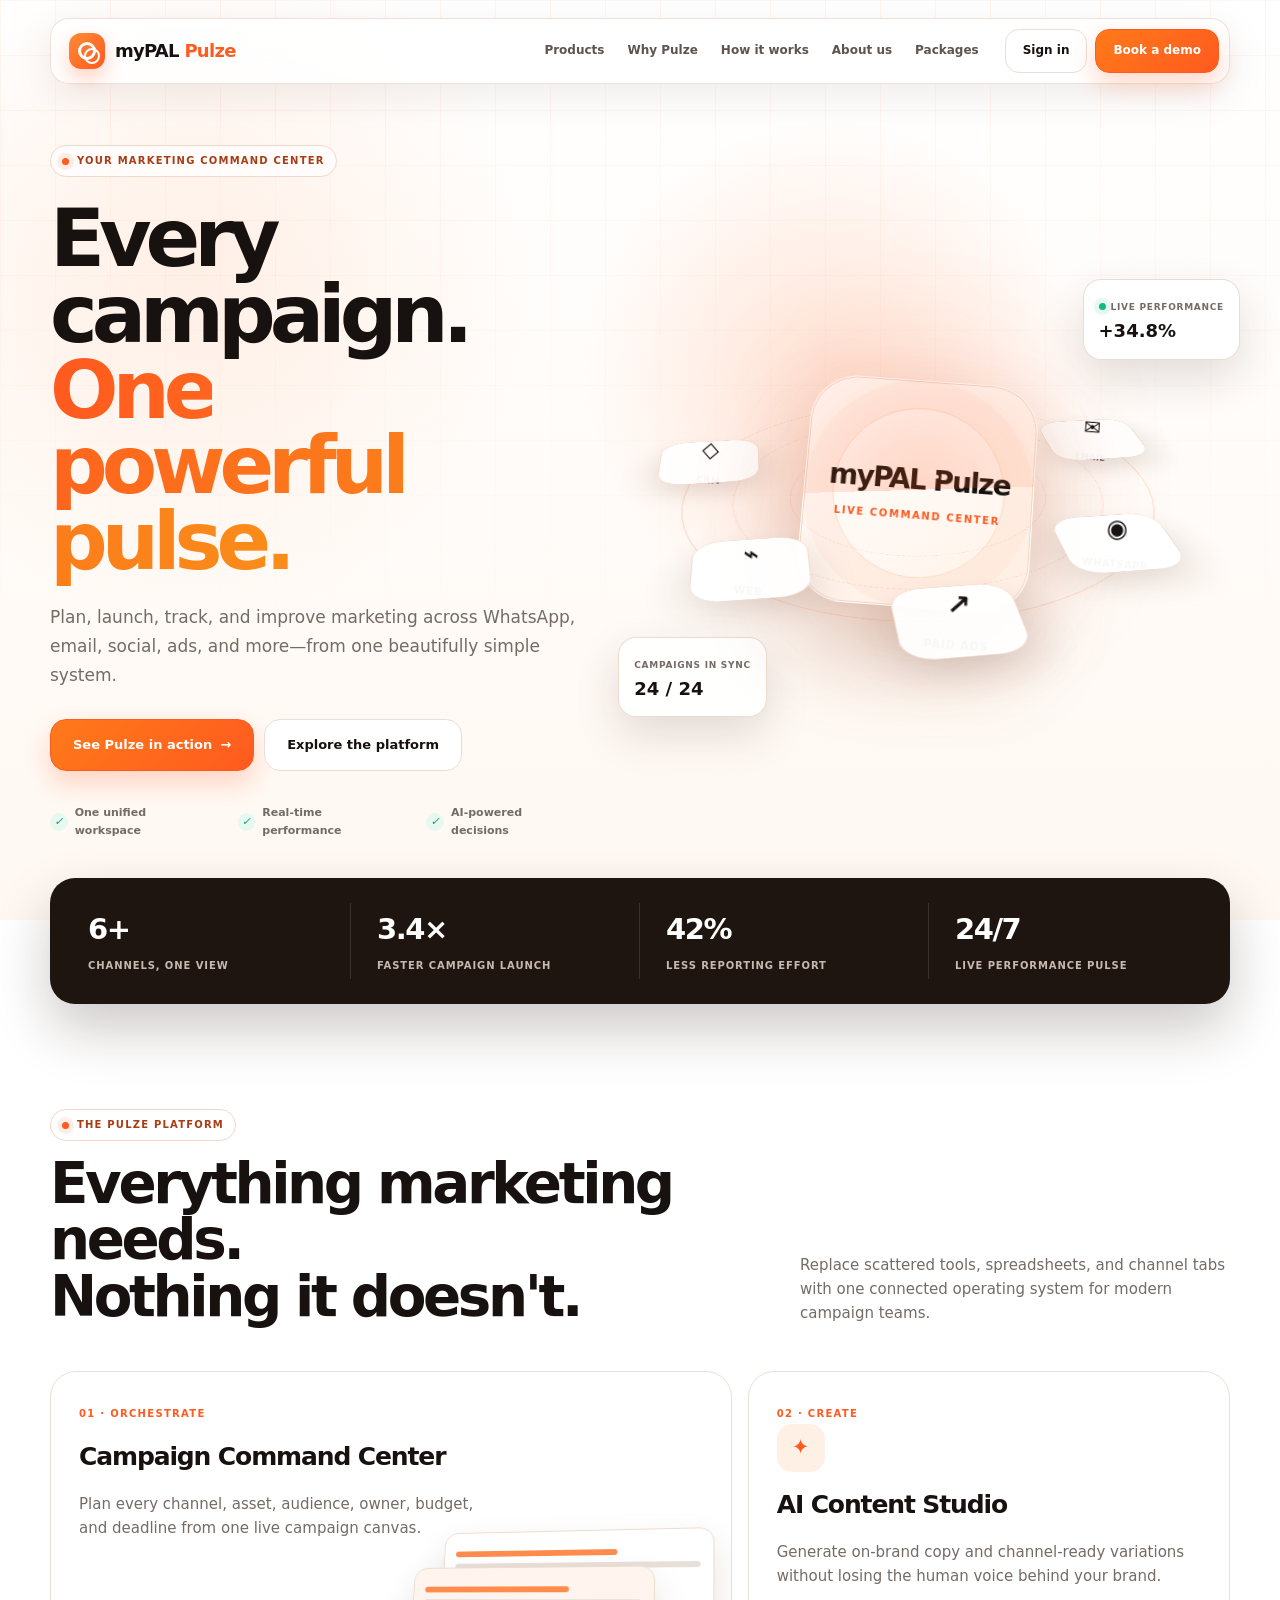
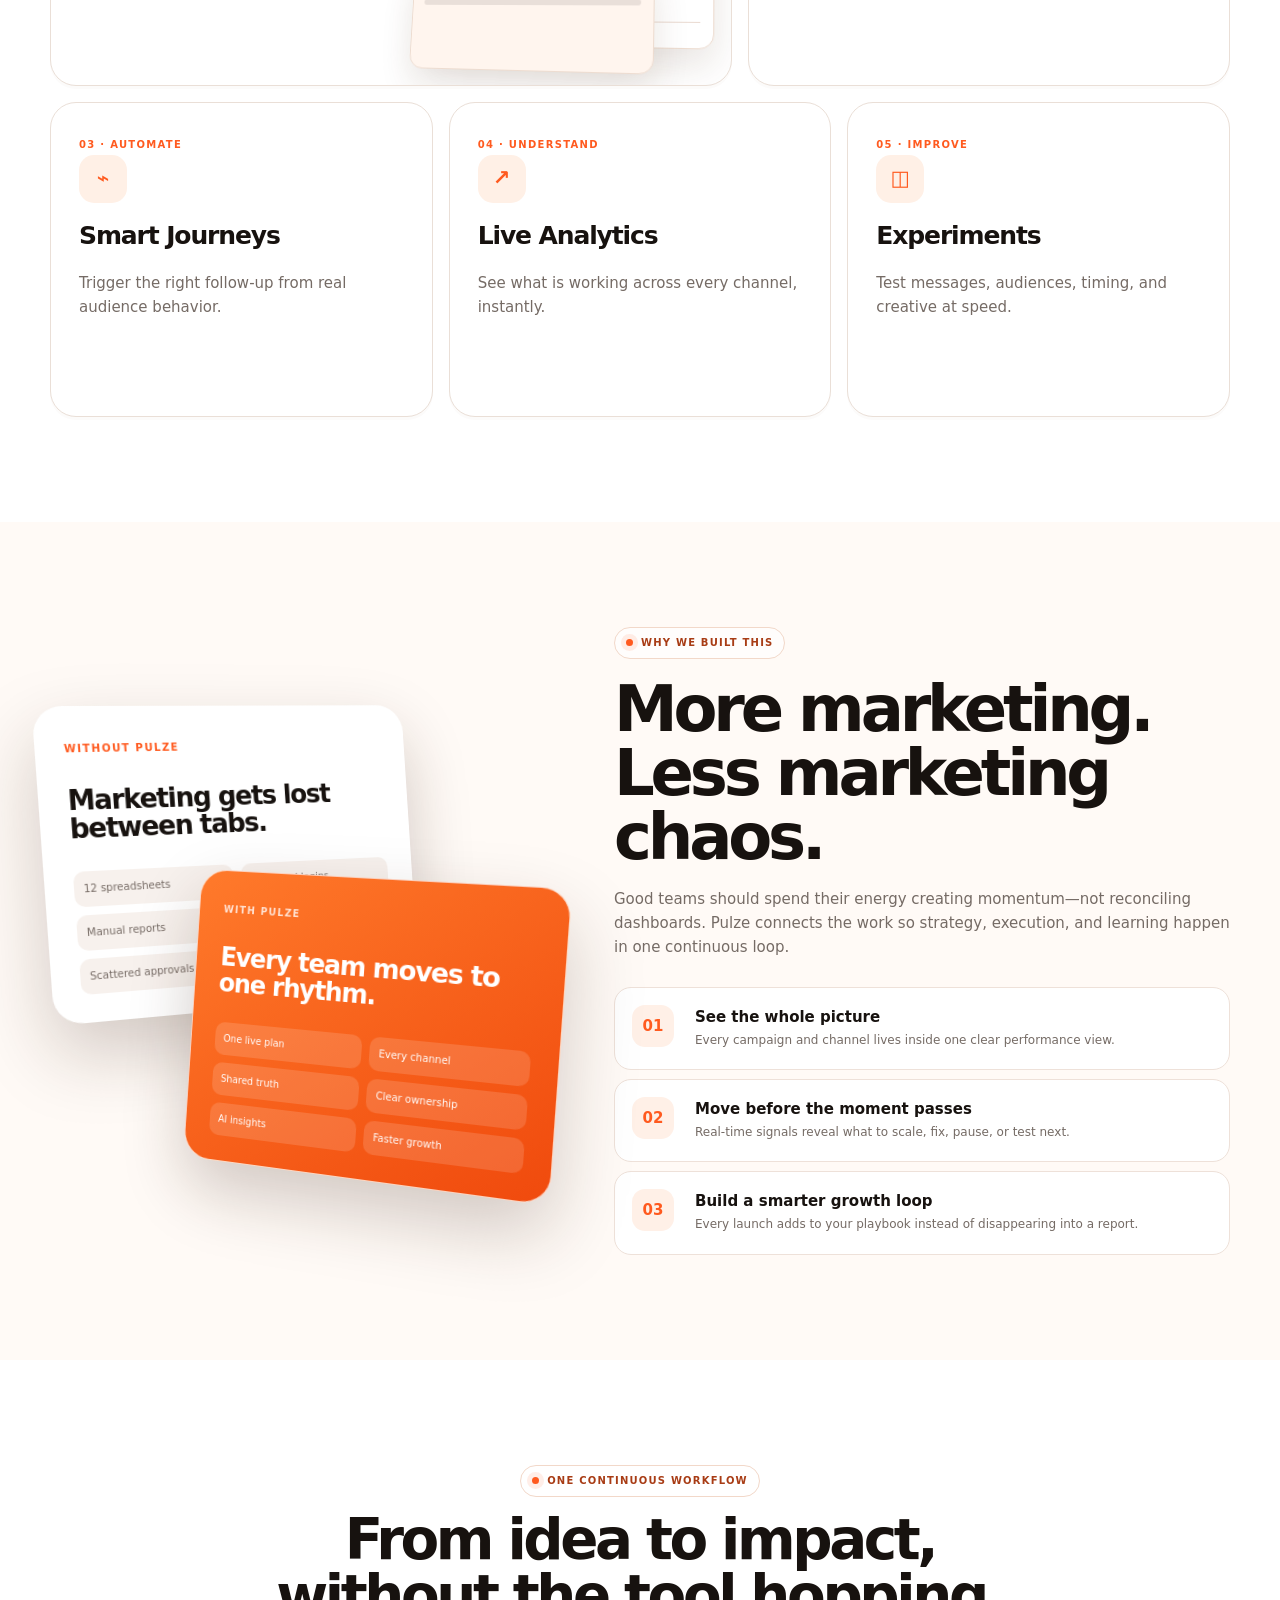
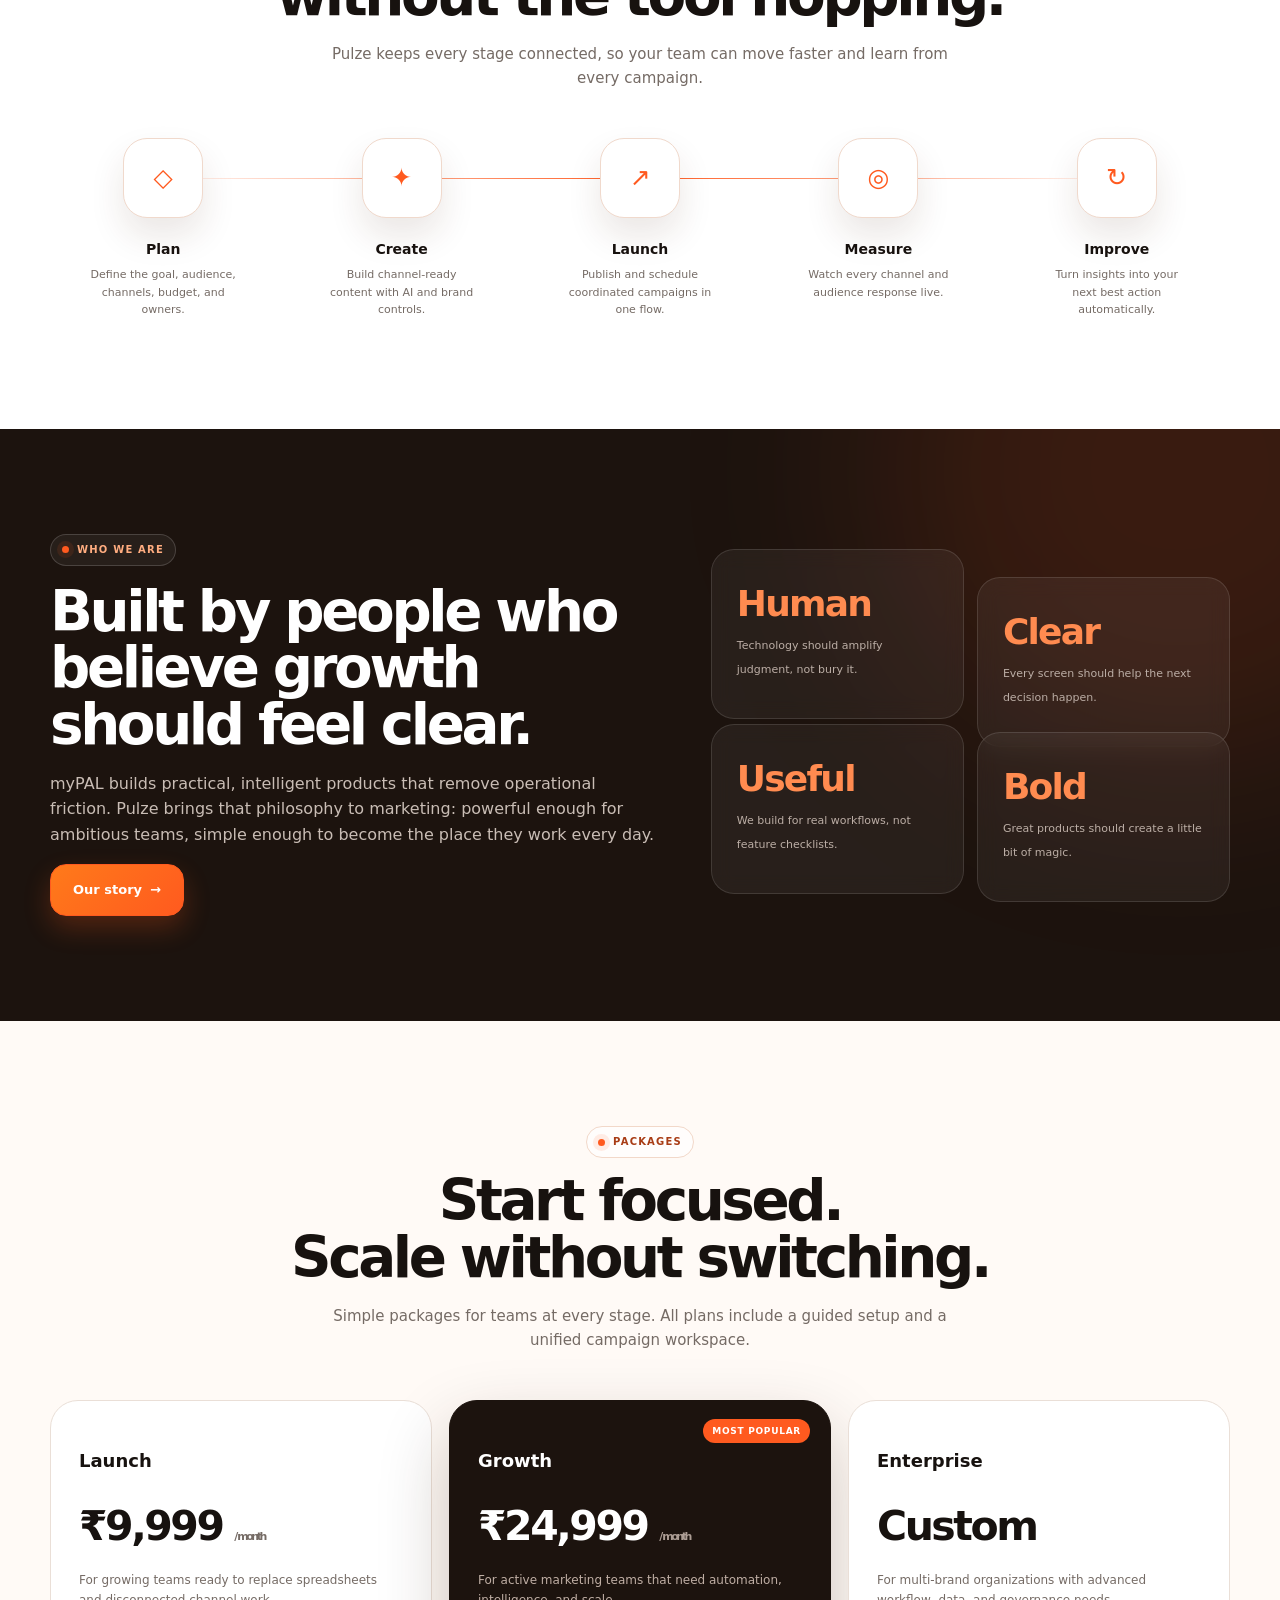
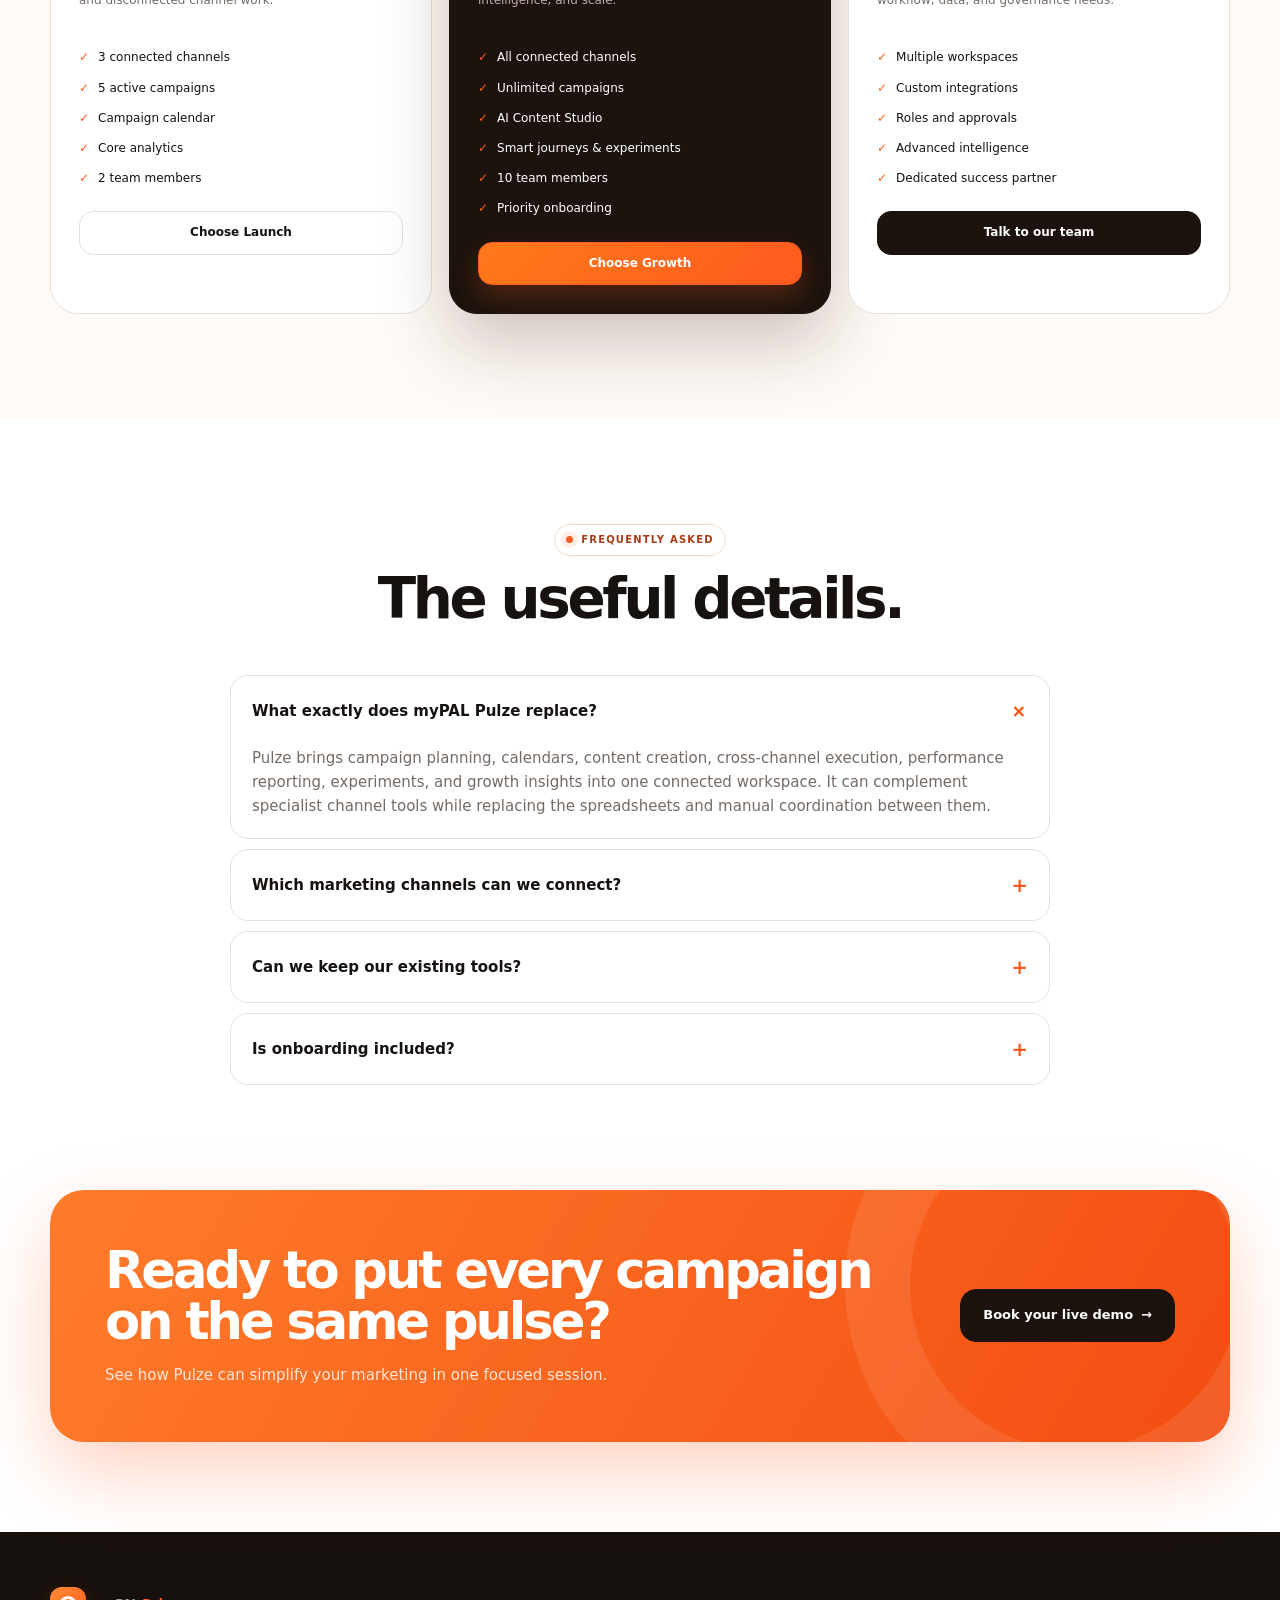
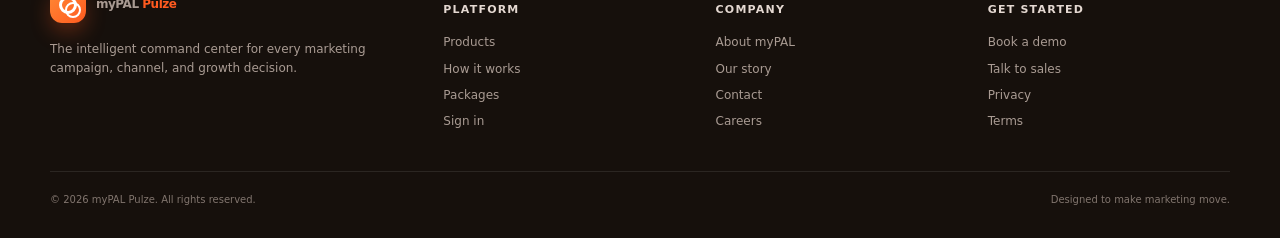
==== index.html @ eb595fff "Build myPAL Pulze product website" ====
<!doctype html>
<html lang="en">
<head>
  <meta charset="utf-8">
  <meta name="viewport" content="width=device-width, initial-scale=1">
  <meta name="theme-color" content="#ff5a1f">
  <meta name="description" content="myPAL Pulze unifies every marketing campaign, channel, audience, and insight in one intelligent command center.">
  <title>myPAL Pulze — Every campaign. One powerful pulse.</title>
  <style>
    :root{
      --orange:#ff5a1f;--orange-2:#ff7a1a;--orange-3:#ffb17a;--ink:#17120f;
      --muted:#756b65;--paper:#fffaf6;--white:#fff;--line:#eadfd7;--dark:#1c130e;
      --green:#0d9f6e;--shadow:0 25px 80px rgba(73,38,18,.14);--radius:28px;
    }
    *{box-sizing:border-box}html{scroll-behavior:smooth}body{margin:0;color:var(--ink);background:var(--white);font:15px/1.6 Inter,ui-sans-serif,system-ui,-apple-system,BlinkMacSystemFont,"Segoe UI",sans-serif;overflow-x:hidden}button,input,select,textarea{font:inherit}button,a{ -webkit-tap-highlight-color:transparent}a{color:inherit;text-decoration:none}button{cursor:pointer}.wrap{width:min(1180px,calc(100% - 40px));margin:auto}.nav{position:fixed;z-index:70;inset:18px 0 auto}.nav-inner{height:66px;padding:0 10px 0 18px;border:1px solid rgba(236,222,214,.9);border-radius:19px;background:rgba(255,255,255,.82);backdrop-filter:blur(20px);box-shadow:0 12px 40px rgba(56,30,15,.08);display:flex;align-items:center;gap:26px}.logo{display:flex;align-items:center;gap:10px;font-weight:900;font-size:18px;letter-spacing:-.04em}.logo-mark{width:36px;height:36px;border-radius:12px;background:linear-gradient(135deg,#ff8b36,var(--orange));position:relative;box-shadow:0 9px 20px rgba(255,90,31,.28)}.logo-mark:before,.logo-mark:after{content:"";position:absolute;border:3px solid white;border-radius:50%;inset:9px}.logo-mark:after{inset:15px 5px 5px 15px;border-width:2px}.logo small{font-size:10px;letter-spacing:.15em;text-transform:uppercase;color:var(--orange);display:block;line-height:1}.nav-links{display:flex;align-items:center;gap:23px;margin-left:auto}.nav-links a{font-size:12px;font-weight:750;color:#5e534d}.nav-links a:hover{color:var(--orange)}.nav-actions{display:flex;gap:8px}.btn{border:1px solid var(--line);border-radius:14px;background:white;color:var(--ink);padding:11px 17px;font-weight:800;font-size:12px;display:inline-flex;align-items:center;justify-content:center;gap:8px;transition:.22s}.btn:hover{transform:translateY(-2px);box-shadow:0 10px 22px rgba(65,33,17,.1)}.btn.primary{color:white;border-color:var(--orange);background:linear-gradient(135deg,var(--orange-2),var(--orange));box-shadow:0 12px 27px rgba(255,90,31,.24)}.btn.dark{background:var(--dark);border-color:var(--dark);color:white}.btn.large{padding:15px 22px;border-radius:16px;font-size:13px}.menu{display:none;width:42px;height:42px;border:0;background:#fff4ec;border-radius:12px;color:var(--orange);font-size:20px}.hero{min-height:820px;padding:145px 0 80px;position:relative;background:radial-gradient(circle at 65% 40%,rgba(255,101,34,.16),transparent 25%),radial-gradient(circle at 15% 30%,rgba(255,208,180,.3),transparent 27%),linear-gradient(180deg,#fff 0%,#fff8f2 100%);overflow:hidden}.hero:before{content:"";position:absolute;inset:0;background-image:linear-gradient(rgba(255,90,31,.055) 1px,transparent 1px),linear-gradient(90deg,rgba(255,90,31,.055) 1px,transparent 1px);background-size:55px 55px;mask-image:linear-gradient(to bottom,black,transparent 78%)}.hero-grid{display:grid;grid-template-columns:.92fr 1.08fr;align-items:center;gap:25px;position:relative;z-index:2}.eyebrow{display:inline-flex;align-items:center;gap:8px;padding:7px 11px;border-radius:99px;border:1px solid #f2d8c9;background:rgba(255,255,255,.72);color:#a83c15;font-size:10px;font-weight:900;letter-spacing:.12em;text-transform:uppercase}.eyebrow i{width:7px;height:7px;border-radius:50%;background:var(--orange);box-shadow:0 0 0 5px rgba(255,90,31,.1)}h1{font-size:clamp(53px,6.3vw,86px);line-height:.94;letter-spacing:-.075em;margin:24px 0 23px;max-width:760px}.gradient-text{color:var(--orange);background:linear-gradient(90deg,var(--orange),#fa8d19);-webkit-background-clip:text;background-clip:text;-webkit-text-fill-color:transparent}.hero-copy{font-size:17px;line-height:1.7;color:var(--muted);max-width:570px}.hero-actions{display:flex;gap:10px;flex-wrap:wrap;margin:29px 0}.trust-row{display:flex;gap:24px;align-items:center;margin-top:33px;color:var(--muted);font-size:11px;font-weight:700}.trust-item{display:flex;align-items:center;gap:7px}.tick{width:18px;height:18px;border-radius:50%;background:#e7f8f0;color:var(--green);display:grid;place-items:center;font-size:11px}.scene{height:590px;perspective:1100px;position:relative;transform-style:preserve-3d}.scene-glow{position:absolute;inset:13% 6%;border-radius:50%;background:radial-gradient(circle,rgba(255,90,31,.24),rgba(255,90,31,.03) 48%,transparent 70%);filter:blur(20px)}.orbit{position:absolute;left:50%;top:50%;width:465px;height:465px;transform:translate(-50%,-50%) rotateX(63deg) rotateZ(-8deg);border:1px solid rgba(255,90,31,.22);border-radius:50%;transform-style:preserve-3d}.orbit:before,.orbit:after{content:"";position:absolute;border:1px dashed rgba(255,90,31,.2);border-radius:50%}.orbit:before{inset:48px}.orbit:after{inset:104px}.core{position:absolute;left:50%;top:50%;width:230px;height:230px;transform-style:preserve-3d;transform:translate(-50%,-50%) rotateX(-63deg) rotateZ(8deg)}.core-card{position:absolute;inset:0;border-radius:48px;background:linear-gradient(145deg,#fff,#fff2e8);border:1px solid rgba(255,255,255,.8);box-shadow:0 45px 90px rgba(112,48,13,.23),inset 0 0 0 1px #f0dacb;display:grid;place-items:center;overflow:hidden;transform:rotateY(-8deg) rotateX(8deg);transition:.25s}.core-card:before{content:"";position:absolute;width:170px;height:170px;border-radius:50%;border:1px solid #ffd9c1;box-shadow:0 0 0 29px rgba(255,90,31,.045),0 0 0 59px rgba(255,90,31,.025)}.core-brand{text-align:center;position:relative}.core-brand .logo-mark{margin:0 auto 14px;width:58px;height:58px;border-radius:19px}.core-brand b{display:block;font-size:28px;letter-spacing:-.06em}.core-brand span{font-size:10px;color:var(--orange);font-weight:900;letter-spacing:.16em;text-transform:uppercase}.channel{position:absolute;width:104px;height:104px;margin:-52px;background:rgba(255,255,255,.94);border:1px solid #f2ded1;border-radius:28px;box-shadow:0 22px 40px rgba(80,41,20,.14);display:grid;place-items:center;transform-style:preserve-3d;transition:.25s}.channel:hover{box-shadow:0 27px 50px rgba(255,90,31,.22);border-color:#ffb78e}.channel .channel-face{transform:rotateX(-63deg) rotateZ(8deg);text-align:center}.channel b{font-size:23px;display:block}.channel span{font-size:9px;font-weight:900;text-transform:uppercase;letter-spacing:.08em;color:var(--muted)}.ch1{left:50%;top:0}.ch2{left:95%;top:28%}.ch3{left:86%;top:77%}.ch4{left:50%;top:100%}.ch5{left:14%;top:77%}.ch6{left:5%;top:28%}.float-card{position:absolute;border:1px solid rgba(233,216,204,.9);background:rgba(255,255,255,.9);backdrop-filter:blur(14px);border-radius:18px;box-shadow:0 18px 45px rgba(59,29,14,.14);padding:13px 15px;z-index:5}.float-card b{font-size:18px;display:block}.float-card span{font-size:9px;color:var(--muted);font-weight:800;text-transform:uppercase;letter-spacing:.08em}.fc1{right:-10px;top:82px;animation:float 4.5s ease-in-out infinite}.fc2{left:12px;bottom:70px;animation:float 5s ease-in-out -1.2s infinite}.live-dot{display:inline-block;width:7px;height:7px;background:#13b981;border-radius:50%;margin-right:5px;box-shadow:0 0 0 5px rgba(19,185,129,.1)}.stats{margin-top:-42px;position:relative;z-index:4}.stats-inner{display:grid;grid-template-columns:repeat(4,1fr);background:#1f1510;color:white;border-radius:25px;padding:25px 12px;box-shadow:0 25px 55px rgba(40,23,13,.23)}.stat{padding:3px 26px;border-right:1px solid rgba(255,255,255,.12)}.stat:last-child{border:0}.stat b{font-size:29px;letter-spacing:-.05em;display:block}.stat span{color:#c7b9b0;font-size:10px;text-transform:uppercase;letter-spacing:.09em;font-weight:800}.section{padding:105px 0}.section.alt{background:var(--paper)}.section.dark{background:var(--dark);color:white;position:relative;overflow:hidden}.section.dark:before{content:"";position:absolute;width:600px;height:600px;border-radius:50%;background:rgba(255,90,31,.13);filter:blur(100px);right:-200px;top:-260px}.section-head{display:flex;justify-content:space-between;align-items:end;gap:30px;margin-bottom:46px}.section-head h2,.center-head h2{font-size:clamp(36px,4.4vw,61px);line-height:1;letter-spacing:-.06em;margin:15px 0 0}.section-head p{max-width:430px;color:var(--muted);margin:0}.center-head{text-align:center;max-width:760px;margin:0 auto 48px}.center-head p{color:var(--muted);margin:18px auto 0;max-width:640px}.product-grid{display:grid;grid-template-columns:repeat(12,1fr);gap:16px}.product{border:1px solid var(--line);border-radius:26px;background:#fff;padding:28px;min-height:315px;position:relative;overflow:hidden;transition:.3s;box-shadow:0 3px 0 rgba(88,43,17,.02)}.product:hover{transform:translateY(-7px);box-shadow:var(--shadow);border-color:#f1b18c}.product.big{grid-column:span 7}.product.small{grid-column:span 5}.product.third{grid-column:span 4}.product-number{font-size:10px;color:var(--orange);font-weight:900;letter-spacing:.13em}.product h3{font-size:25px;letter-spacing:-.045em;margin:13px 0 9px}.product p{color:var(--muted);max-width:420px}.product-art{position:absolute;right:20px;bottom:16px;width:45%;height:145px;perspective:700px}.mini-window{position:absolute;border:1px solid #eddcd0;background:#fff;border-radius:14px;box-shadow:0 16px 35px rgba(78,38,16,.12);padding:12px;transform:rotateY(-14deg) rotateX(8deg)}.mini-window.one{inset:5px 0 22px 28px}.mini-window.two{inset:42px 57px -2px -3px;background:#fff5ee}.mini-line{height:6px;border-radius:5px;background:#e9dfd9;margin:7px 0}.mini-line.orange{background:#ff8b4c;width:68%}.mini-chart{height:47px;background:linear-gradient(135deg,transparent 36%,rgba(255,90,31,.18) 37% 50%,transparent 51%),linear-gradient(160deg,transparent 47%,var(--orange) 48% 51%,transparent 52%);border-bottom:1px solid #eadbd2}.product-icon{width:48px;height:48px;border-radius:15px;background:#fff0e6;color:var(--orange);display:grid;place-items:center;font-size:21px;font-weight:900}.why-grid{display:grid;grid-template-columns:.9fr 1.1fr;gap:60px;align-items:center}.problem-stack{position:relative;height:520px;perspective:900px}.problem-card{position:absolute;width:74%;min-height:230px;border-radius:28px;padding:26px;box-shadow:0 30px 70px rgba(52,27,12,.22);border:1px solid rgba(255,255,255,.7);transition:.3s}.problem-card.one{left:0;top:25px;background:#fff;transform:rotateY(15deg) rotateZ(-4deg)}.problem-card.two{right:0;bottom:20px;background:linear-gradient(145deg,#ff7a2b,#f04a0d);color:white;transform:rotateY(-14deg) rotateZ(4deg)}.problem-card h3{font-size:26px;line-height:1.05;letter-spacing:-.05em}.chaos{display:grid;grid-template-columns:1fr 1fr;gap:8px}.chaos span{padding:9px;border-radius:10px;background:#f7f1ed;font-size:10px;color:#766b65}.problem-card.two .chaos span{background:rgba(255,255,255,.14);color:white}.reason-list{display:grid;gap:9px;margin-top:28px}.reason{display:grid;grid-template-columns:48px 1fr;gap:15px;align-items:start;padding:17px;border-radius:17px;border:1px solid #eee1d9;background:white;transition:.2s}.reason:hover{border-color:#f2b08a;transform:translateX(5px)}.reason-index{width:42px;height:42px;border-radius:13px;background:#fff0e7;color:var(--orange);display:grid;place-items:center;font-weight:900}.reason b{display:block}.reason p{margin:2px 0;color:var(--muted);font-size:12px}.workflow{display:grid;grid-template-columns:repeat(5,1fr);gap:12px;position:relative}.workflow:before{content:"";position:absolute;left:8%;right:8%;top:40px;height:1px;background:linear-gradient(90deg,transparent,var(--orange),transparent)}.step{position:relative;text-align:center}.step-icon{width:80px;height:80px;border-radius:24px;background:white;border:1px solid #f0d9cc;box-shadow:0 18px 35px rgba(70,34,15,.11);margin:0 auto 19px;display:grid;place-items:center;font-size:25px;color:var(--orange);position:relative;z-index:2;transition:.25s}.step:hover .step-icon{transform:translateY(-7px) rotate(-4deg);background:var(--orange);color:white}.step b{font-size:14px}.step p{font-size:11px;color:var(--muted);margin:5px auto;max-width:150px}.team-grid{display:grid;grid-template-columns:1fr .85fr;gap:50px;align-items:center}.team-visual{display:grid;grid-template-columns:1fr 1fr;gap:13px}.value-card{border:1px solid rgba(255,255,255,.12);border-radius:23px;padding:25px;background:rgba(255,255,255,.055);backdrop-filter:blur(10px);min-height:170px}.value-card:nth-child(2){transform:translateY(28px)}.value-card:nth-child(3){transform:translateY(-8px)}.value-card b{font-size:36px;display:block;color:#ff8b50;letter-spacing:-.05em}.value-card span{font-size:11px;color:#bcaea6}.team-copy p{color:#c9bdb5;font-size:16px}.team-copy .eyebrow{color:#ffad80;border-color:rgba(255,255,255,.16);background:rgba(255,255,255,.05)}.team-copy h2{font-size:clamp(38px,4.4vw,60px);line-height:1;letter-spacing:-.06em;margin:18px 0}.packages{display:grid;grid-template-columns:repeat(3,1fr);gap:17px;align-items:stretch}.price-card{border:1px solid var(--line);border-radius:28px;padding:28px;background:white;position:relative;transition:.25s}.price-card:hover{transform:translateY(-7px);box-shadow:var(--shadow)}.price-card.featured{background:var(--dark);color:white;border-color:var(--dark);transform:translateY(-13px);box-shadow:0 30px 70px rgba(45,24,12,.24)}.price-card.featured:hover{transform:translateY(-20px)}.popular{position:absolute;right:20px;top:18px;border-radius:99px;background:var(--orange);color:white;padding:5px 9px;font-size:9px;font-weight:900;text-transform:uppercase;letter-spacing:.08em}.price-card h3{font-size:18px}.price{font-size:41px;letter-spacing:-.06em;font-weight:900;margin:15px 0 2px}.price small{font-size:11px;color:var(--muted);font-weight:600}.price-card.featured .price small{color:#ac9d94}.price-desc{color:var(--muted);font-size:12px;min-height:54px}.price-card.featured .price-desc{color:#bfaea4}.feature-list{list-style:none;padding:0;margin:23px 0;display:grid;gap:11px;font-size:12px}.feature-list li:before{content:"✓";color:var(--orange);font-weight:900;margin-right:9px}.price-card .btn{width:100%}.faq{max-width:820px;margin:auto;display:grid;gap:10px}.faq-item{border:1px solid var(--line);border-radius:18px;background:white;overflow:hidden}.faq-q{width:100%;border:0;background:transparent;padding:19px 21px;display:flex;justify-content:space-between;align-items:center;font-weight:850;text-align:left;color:var(--ink)}.faq-q span:last-child{font-size:20px;color:var(--orange);transition:.2s}.faq-a{max-height:0;overflow:hidden;color:var(--muted);padding:0 21px;transition:max-height .3s,padding .3s}.faq-item.open .faq-a{max-height:170px;padding:0 21px 20px}.faq-item.open .faq-q span:last-child{transform:rotate(45deg)}.cta{padding:0 0 90px}.cta-box{border-radius:34px;background:linear-gradient(120deg,#ff7c2b,#f34d12);color:white;padding:55px;display:flex;align-items:center;justify-content:space-between;gap:30px;position:relative;overflow:hidden;box-shadow:0 30px 75px rgba(255,90,31,.27)}.cta-box:after{content:"";position:absolute;width:330px;height:330px;border:65px solid rgba(255,255,255,.09);border-radius:50%;right:-75px;top:-135px}.cta-box h2{font-size:clamp(34px,4vw,54px);line-height:1;letter-spacing:-.06em;margin:0 0 15px}.cta-box p{margin:0;color:#ffe5d8}.cta-box .btn{position:relative;z-index:2;white-space:nowrap}.footer{padding:55px 0 30px;background:#16100c;color:white}.footer-grid{display:grid;grid-template-columns:1.5fr repeat(3,1fr);gap:30px}.footer p,.footer a{color:#a99b93;font-size:12px}.footer-links{display:grid;gap:7px}.footer h4{font-size:11px;text-transform:uppercase;letter-spacing:.11em;color:#e4d8d1}.footer-bottom{border-top:1px solid rgba(255,255,255,.09);margin-top:40px;padding-top:20px;display:flex;justify-content:space-between;color:#81756e;font-size:10px}.modal-layer{position:fixed;inset:0;background:rgba(24,14,9,.64);backdrop-filter:blur(10px);z-index:100;display:none;place-items:center;padding:18px}.modal-layer.open{display:grid}.modal{width:min(600px,100%);max-height:90vh;overflow:auto;background:white;border-radius:28px;padding:27px;box-shadow:0 35px 100px rgba(20,10,5,.3);animation:pop .22s ease}.modal-head{display:flex;justify-content:space-between;gap:18px}.modal h3{font-size:26px;letter-spacing:-.04em;margin:0}.modal p{color:var(--muted)}.close{width:36px;height:36px;border:1px solid var(--line);border-radius:12px;background:white;font-size:20px}.form-grid{display:grid;grid-template-columns:1fr 1fr;gap:12px}.field{display:grid;gap:5px}.field.full{grid-column:1/-1}.field label{font-size:10px;text-transform:uppercase;letter-spacing:.08em;font-weight:900;color:#71655e}.field input,.field select,.field textarea{border:1px solid var(--line);border-radius:13px;padding:12px 13px;outline:none;background:#fffdfb;color:var(--ink)}.field textarea{min-height:90px;resize:vertical}.field input:focus,.field select:focus,.field textarea:focus{border-color:var(--orange);box-shadow:0 0 0 3px rgba(255,90,31,.1)}.toast-stack{position:fixed;right:22px;bottom:22px;z-index:120;display:grid;gap:8px}.toast{background:#1e1510;color:white;border-radius:15px;padding:13px 16px;box-shadow:0 18px 50px rgba(20,10,5,.3);display:flex;gap:10px;min-width:270px;animation:toast .25s ease}.toast i{width:9px;height:9px;border-radius:50%;background:var(--orange);margin-top:6px}.toast b{font-size:12px;display:block}.toast span{font-size:10px;color:#b8aaa2}.reveal{opacity:0;transform:translateY(26px);transition:opacity .7s ease,transform .7s ease}.reveal.visible{opacity:1;transform:none}@keyframes float{50%{transform:translateY(-12px) rotate(1deg)}}@keyframes pop{from{opacity:0;transform:translateY(12px) scale(.97)}}@keyframes toast{from{opacity:0;transform:translateY(10px)}}@media(max-width:1000px){.nav-links{display:none}.menu{display:block;margin-left:auto}.nav-actions .btn:first-child{display:none}.hero-grid,.why-grid,.team-grid{grid-template-columns:1fr}.hero{padding-top:135px}.hero-copy{max-width:680px}.scene{height:560px}.stats{margin-top:-20px}.product.big,.product.small{grid-column:span 6}.product.third{grid-column:span 4}.team-copy{order:-1}.workflow{grid-template-columns:repeat(3,1fr);gap:28px}.workflow:before{display:none}.footer-grid{grid-template-columns:2fr 1fr 1fr}.footer-grid>div:last-child{grid-column:2}.packages{gap:10px}}@media(max-width:720px){.wrap{width:min(100% - 28px,1180px)}.nav{top:10px}.nav-inner{height:59px;border-radius:17px;padding-left:13px}.nav-actions{display:none}.logo{font-size:16px}.hero{padding-top:120px;min-height:auto}.hero-grid{gap:0}h1{font-size:51px}.hero-copy{font-size:15px}.trust-row{align-items:flex-start;gap:10px;flex-direction:column}.scene{height:450px;margin-top:12px;transform:scale(.82);width:120%;margin-left:-10%}.orbit{width:390px;height:390px}.channel{width:88px;height:88px;margin:-44px;border-radius:22px}.core{width:190px;height:190px}.core-card{border-radius:39px}.float-card{display:none}.stats-inner{grid-template-columns:1fr 1fr;padding:17px}.stat{padding:12px 15px}.stat:nth-child(2){border-right:0}.stat:nth-child(-n+2){border-bottom:1px solid rgba(255,255,255,.12)}.stat b{font-size:24px}.section{padding:78px 0}.section-head{display:block}.section-head p{margin-top:17px}.product-grid{display:grid;grid-template-columns:1fr}.product.big,.product.small,.product.third{grid-column:auto}.product-art{opacity:.65}.problem-stack{height:440px}.problem-card{width:82%;min-height:205px}.workflow{grid-template-columns:1fr 1fr}.packages{grid-template-columns:1fr}.price-card.featured{transform:none}.price-card.featured:hover{transform:translateY(-7px)}.team-visual{grid-template-columns:1fr 1fr}.value-card{padding:18px}.value-card:nth-child(2),.value-card:nth-child(3){transform:none}.cta-box{padding:35px 27px;display:block}.cta-box .btn{margin-top:24px}.footer-grid{grid-template-columns:1fr 1fr}.footer-grid>div:first-child{grid-column:1/-1}.footer-grid>div:last-child{grid-column:auto}.form-grid{grid-template-columns:1fr}.field.full{grid-column:auto}}@media(max-width:430px){h1{font-size:44px}.scene{height:400px;transform:scale(.72);width:138%;margin-left:-19%}.workflow{grid-template-columns:1fr}.footer-bottom{display:block}.footer-bottom span{display:block;margin-top:7px}.hero-actions .btn{width:100%}}@media(prefers-reduced-motion:reduce){html{scroll-behavior:auto}*,*:before,*:after{animation:none!important;transition:none!important}.reveal{opacity:1;transform:none}.scene{transform:none!important}}
  </style>
</head>
<body>
  <header class="nav">
    <div class="wrap nav-inner">
      <a class="logo" href="#home" aria-label="myPAL Pulze home"><span class="logo-mark"></span><span>myPAL <b style="color:var(--orange)">Pulze</b></span></a>
      <nav class="nav-links" aria-label="Primary navigation">
        <a href="#products">Products</a><a href="#why">Why Pulze</a><a href="#how">How it works</a><a href="#about">About us</a><a href="#packages">Packages</a>
      </nav>
      <div class="nav-actions"><button class="btn" data-action="login">Sign in</button><button class="btn primary" data-action="demo">Book a demo</button></div>
      <button class="menu" id="menuBtn" aria-label="Open menu">☰</button>
    </div>
  </header>

  <main>
    <section class="hero" id="home">
      <div class="wrap hero-grid">
        <div>
          <span class="eyebrow"><i></i> Your marketing command center</span>
          <h1>Every campaign.<br><span class="gradient-text">One powerful pulse.</span></h1>
          <p class="hero-copy">Plan, launch, track, and improve marketing across WhatsApp, email, social, ads, and more—from one beautifully simple system.</p>
          <div class="hero-actions"><button class="btn primary large" data-action="demo">See Pulze in action <span>→</span></button><a class="btn large" href="#products">Explore the platform</a></div>
          <div class="trust-row"><span class="trust-item"><i class="tick">✓</i> One unified workspace</span><span class="trust-item"><i class="tick">✓</i> Real-time performance</span><span class="trust-item"><i class="tick">✓</i> AI-powered decisions</span></div>
        </div>
        <div class="scene" id="scene" aria-label="Interactive 3D visualization of marketing channels connected to Pulze">
          <div class="scene-glow"></div>
          <div class="orbit">
            <div class="core"><div class="core-card" id="coreCard"><div class="core-brand"><span class="logo-mark"></span><b>myPAL Pulze</b><span>Live command center</span></div></div></div>
            <div class="channel ch1"><div class="channel-face"><b>◎</b><span>Social</span></div></div>
            <div class="channel ch2"><div class="channel-face"><b>✉</b><span>Email</span></div></div>
            <div class="channel ch3"><div class="channel-face"><b>◉</b><span>WhatsApp</span></div></div>
            <div class="channel ch4"><div class="channel-face"><b>↗</b><span>Paid Ads</span></div></div>
            <div class="channel ch5"><div class="channel-face"><b>⌁</b><span>Web</span></div></div>
            <div class="channel ch6"><div class="channel-face"><b>◇</b><span>CRM</span></div></div>
          </div>
          <div class="float-card fc1"><span><i class="live-dot"></i>Live performance</span><b>+34.8%</b></div>
          <div class="float-card fc2"><span>Campaigns in sync</span><b>24 / 24</b></div>
        </div>
      </div>
    </section>

    <div class="stats"><div class="wrap stats-inner">
      <div class="stat"><b>6+</b><span>Channels, one view</span></div><div class="stat"><b>3.4×</b><span>Faster campaign launch</span></div><div class="stat"><b>42%</b><span>Less reporting effort</span></div><div class="stat"><b>24/7</b><span>Live performance pulse</span></div>
    </div></div>

    <section class="section" id="products">
      <div class="wrap">
        <div class="section-head reveal"><div><span class="eyebrow"><i></i> The Pulze platform</span><h2>Everything marketing needs.<br>Nothing it doesn't.</h2></div><p>Replace scattered tools, spreadsheets, and channel tabs with one connected operating system for modern campaign teams.</p></div>
        <div class="product-grid">
          <article class="product big reveal"><span class="product-number">01 · ORCHESTRATE</span><h3>Campaign Command Center</h3><p>Plan every channel, asset, audience, owner, budget, and deadline from one live campaign canvas.</p><div class="product-art"><div class="mini-window one"><div class="mini-line orange"></div><div class="mini-line"></div><div class="mini-chart"></div></div><div class="mini-window two"><div class="mini-line orange"></div><div class="mini-line"></div></div></div></article>
          <article class="product small reveal"><span class="product-number">02 · CREATE</span><div class="product-icon">✦</div><h3>AI Content Studio</h3><p>Generate on-brand copy and channel-ready variations without losing the human voice behind your brand.</p></article>
          <article class="product third reveal"><span class="product-number">03 · AUTOMATE</span><div class="product-icon">⌁</div><h3>Smart Journeys</h3><p>Trigger the right follow-up from real audience behavior.</p></article>
          <article class="product third reveal"><span class="product-number">04 · UNDERSTAND</span><div class="product-icon">↗</div><h3>Live Analytics</h3><p>See what is working across every channel, instantly.</p></article>
          <article class="product third reveal"><span class="product-number">05 · IMPROVE</span><div class="product-icon">◫</div><h3>Experiments</h3><p>Test messages, audiences, timing, and creative at speed.</p></article>
        </div>
      </div>
    </section>

    <section class="section alt" id="why">
      <div class="wrap why-grid">
        <div class="problem-stack reveal">
          <div class="problem-card one"><span class="product-number">WITHOUT PULZE</span><h3>Marketing gets lost between tabs.</h3><div class="chaos"><span>12 spreadsheets</span><span>6 channel logins</span><span>Manual reports</span><span>Missed follow-ups</span><span>Scattered approvals</span><span>Slow decisions</span></div></div>
          <div class="problem-card two"><span class="product-number" style="color:#ffe2d3">WITH PULZE</span><h3>Every team moves to one rhythm.</h3><div class="chaos"><span>One live plan</span><span>Every channel</span><span>Shared truth</span><span>Clear ownership</span><span>AI insights</span><span>Faster growth</span></div></div>
        </div>
        <div class="reveal"><span class="eyebrow"><i></i> Why we built this</span><h2 style="font-size:clamp(40px,5vw,65px);line-height:1;letter-spacing:-.065em;margin:18px 0">More marketing.<br>Less marketing chaos.</h2><p style="color:var(--muted)">Good teams should spend their energy creating momentum—not reconciling dashboards. Pulze connects the work so strategy, execution, and learning happen in one continuous loop.</p>
          <div class="reason-list">
            <div class="reason"><span class="reason-index">01</span><div><b>See the whole picture</b><p>Every campaign and channel lives inside one clear performance view.</p></div></div>
            <div class="reason"><span class="reason-index">02</span><div><b>Move before the moment passes</b><p>Real-time signals reveal what to scale, fix, pause, or test next.</p></div></div>
            <div class="reason"><span class="reason-index">03</span><div><b>Build a smarter growth loop</b><p>Every launch adds to your playbook instead of disappearing into a report.</p></div></div>
          </div>
        </div>
      </div>
    </section>

    <section class="section" id="how">
      <div class="wrap"><div class="center-head reveal"><span class="eyebrow"><i></i> One continuous workflow</span><h2>From idea to impact,<br>without the tool hopping.</h2><p>Pulze keeps every stage connected, so your team can move faster and learn from every campaign.</p></div>
        <div class="workflow reveal">
          <div class="step"><div class="step-icon">◇</div><b>Plan</b><p>Define the goal, audience, channels, budget, and owners.</p></div>
          <div class="step"><div class="step-icon">✦</div><b>Create</b><p>Build channel-ready content with AI and brand controls.</p></div>
          <div class="step"><div class="step-icon">↗</div><b>Launch</b><p>Publish and schedule coordinated campaigns in one flow.</p></div>
          <div class="step"><div class="step-icon">◎</div><b>Measure</b><p>Watch every channel and audience response live.</p></div>
          <div class="step"><div class="step-icon">↻</div><b>Improve</b><p>Turn insights into your next best action automatically.</p></div>
        </div>
      </div>
    </section>

    <section class="section dark" id="about">
      <div class="wrap team-grid">
        <div class="team-copy reveal"><span class="eyebrow"><i></i> Who we are</span><h2>Built by people who believe growth should feel clear.</h2><p>myPAL builds practical, intelligent products that remove operational friction. Pulze brings that philosophy to marketing: powerful enough for ambitious teams, simple enough to become the place they work every day.</p><button class="btn primary large" data-action="story">Our story <span>→</span></button></div>
        <div class="team-visual reveal"><div class="value-card"><b>Human</b><span>Technology should amplify judgment, not bury it.</span></div><div class="value-card"><b>Clear</b><span>Every screen should help the next decision happen.</span></div><div class="value-card"><b>Useful</b><span>We build for real workflows, not feature checklists.</span></div><div class="value-card"><b>Bold</b><span>Great products should create a little bit of magic.</span></div></div>
      </div>
    </section>

    <section class="section alt" id="packages">
      <div class="wrap"><div class="center-head reveal"><span class="eyebrow"><i></i> Packages</span><h2>Start focused.<br>Scale without switching.</h2><p>Simple packages for teams at every stage. All plans include a guided setup and a unified campaign workspace.</p></div>
        <div class="packages">
          <article class="price-card reveal"><h3>Launch</h3><div class="price">₹9,999 <small>/ month</small></div><p class="price-desc">For growing teams ready to replace spreadsheets and disconnected channel work.</p><ul class="feature-list"><li>3 connected channels</li><li>5 active campaigns</li><li>Campaign calendar</li><li>Core analytics</li><li>2 team members</li></ul><button class="btn" data-action="package" data-package="Launch">Choose Launch</button></article>
          <article class="price-card featured reveal"><span class="popular">Most popular</span><h3>Growth</h3><div class="price">₹24,999 <small>/ month</small></div><p class="price-desc">For active marketing teams that need automation, intelligence, and scale.</p><ul class="feature-list"><li>All connected channels</li><li>Unlimited campaigns</li><li>AI Content Studio</li><li>Smart journeys & experiments</li><li>10 team members</li><li>Priority onboarding</li></ul><button class="btn primary" data-action="package" data-package="Growth">Choose Growth</button></article>
          <article class="price-card reveal"><h3>Enterprise</h3><div class="price">Custom</div><p class="price-desc">For multi-brand organizations with advanced workflow, data, and governance needs.</p><ul class="feature-list"><li>Multiple workspaces</li><li>Custom integrations</li><li>Roles and approvals</li><li>Advanced intelligence</li><li>Dedicated success partner</li></ul><button class="btn dark" data-action="package" data-package="Enterprise">Talk to our team</button></article>
        </div>
      </div>
    </section>

    <section class="section">
      <div class="wrap"><div class="center-head reveal"><span class="eyebrow"><i></i> Frequently asked</span><h2>The useful details.</h2></div><div class="faq reveal">
        <div class="faq-item open"><button class="faq-q"><span>What exactly does myPAL Pulze replace?</span><span>+</span></button><div class="faq-a">Pulze brings campaign planning, calendars, content creation, cross-channel execution, performance reporting, experiments, and growth insights into one connected workspace. It can complement specialist channel tools while replacing the spreadsheets and manual coordination between them.</div></div>
        <div class="faq-item"><button class="faq-q"><span>Which marketing channels can we connect?</span><span>+</span></button><div class="faq-a">Pulze is designed for WhatsApp, email, Instagram, Facebook, LinkedIn, paid media, websites, and CRM workflows. Available connections depend on your package and current technology stack.</div></div>
        <div class="faq-item"><button class="faq-q"><span>Can we keep our existing tools?</span><span>+</span></button><div class="faq-a">Yes. Pulze can become the command layer above the tools you already use, giving the team one place to coordinate work and understand performance.</div></div>
        <div class="faq-item"><button class="faq-q"><span>Is onboarding included?</span><span>+</span></button><div class="faq-a">Every plan includes guided setup. Growth and Enterprise packages also include campaign workflow mapping and team enablement.</div></div>
      </div></div>
    </section>

    <section class="cta"><div class="wrap cta-box reveal"><div><h2>Ready to put every campaign<br>on the same pulse?</h2><p>See how Pulze can simplify your marketing in one focused session.</p></div><button class="btn dark large" data-action="demo">Book your live demo <span>→</span></button></div></section>
  </main>

  <footer class="footer"><div class="wrap"><div class="footer-grid">
    <div><a class="logo" href="#home"><span class="logo-mark"></span><span>myPAL <b style="color:var(--orange)">Pulze</b></span></a><p style="max-width:320px;margin-top:17px">The intelligent command center for every marketing campaign, channel, and growth decision.</p></div>
    <div><h4>Platform</h4><div class="footer-links"><a href="#products">Products</a><a href="#how">How it works</a><a href="#packages">Packages</a><a href="#" data-action="login">Sign in</a></div></div>
    <div><h4>Company</h4><div class="footer-links"><a href="#about">About myPAL</a><a href="#" data-action="story">Our story</a><a href="#" data-action="contact">Contact</a><a href="#" data-action="careers">Careers</a></div></div>
    <div><h4>Get started</h4><div class="footer-links"><a href="#" data-action="demo">Book a demo</a><a href="#" data-action="contact">Talk to sales</a><a href="#" data-action="privacy">Privacy</a><a href="#" data-action="terms">Terms</a></div></div>
  </div><div class="footer-bottom">© 2026 myPAL Pulze. All rights reserved.<span>Designed to make marketing move.</span></div></div></footer>

  <div class="modal-layer" id="modalLayer"><div class="modal" id="modal"></div></div>
  <div class="toast-stack" id="toasts"></div>
  <script>
    const modalLayer=document.getElementById('modalLayer'),modal=document.getElementById('modal');
    function showModal(title,subtitle,body){modal.innerHTML=`<div class="modal-head"><div><h3>${title}</h3><p>${subtitle}</p></div><button class="close" data-action="close">×</button></div>${body}`;modalLayer.classList.add('open')}
    function form(kind='demo',plan=''){const title=kind==='demo'?'See Pulze in action':'Let’s talk about Pulze';const subtitle=plan?`You selected the ${plan} package. Tell us a little about your team.`:'A focused 30-minute walkthrough, built around your marketing workflow.';showModal(title,subtitle,`<form id="leadForm" class="form-grid"><div class="field"><label>Your name</label><input name="name" required placeholder="Full name"></div><div class="field"><label>Work email</label><input name="email" type="email" required placeholder="you@company.com"></div><div class="field"><label>Company</label><input name="company" required placeholder="Company name"></div><div class="field"><label>Team size</label><select name="team"><option>1–5</option><option>6–20</option><option>21–50</option><option>50+</option></select></div><div class="field full"><label>Biggest marketing challenge</label><textarea name="challenge" placeholder="Tell us what feels scattered today…"></textarea></div><div class="field full"><button class="btn primary large" type="submit">${plan?'Request this package':'Book my Pulze demo'} →</button></div></form>`) }
    function toast(title,msg='Your request has been captured in this interactive demo.'){const t=document.createElement('div');t.className='toast';t.innerHTML=`<i></i><div><b>${title}</b><span>${msg}</span></div>`;document.getElementById('toasts').appendChild(t);setTimeout(()=>t.remove(),3600)}
    document.addEventListener('click',e=>{const action=e.target.closest('[data-action]');if(action){e.preventDefault();const a=action.dataset.action;if(a==='demo'||a==='contact')form(a);else if(a==='package')form('package',action.dataset.package);else if(a==='close')modalLayer.classList.remove('open');else if(a==='login')showModal('Pulze workspace sign in','This public experience is ready for authentication integration.',`<div class="form-grid"><div class="field full"><label>Work email</label><input type="email" placeholder="you@company.com"></div><div class="field full"><button class="btn primary large" data-action="login-demo">Continue securely →</button></div></div>`);else if(a==='login-demo'){modalLayer.classList.remove('open');toast('Demo sign-in complete','Authentication can be connected to your preferred identity provider.')}else if(a==='story')showModal('Why myPAL built Pulze','Marketing deserves an operating system, not another isolated tool.',`<p>We watched ambitious teams lose time moving between campaign sheets, channel dashboards, content documents, and reporting decks. Pulze was designed to connect that work—so teams can see clearly, move together, and improve continuously.</p><button class="btn primary" data-action="demo">Meet the platform →</button>`);else if(a==='careers')toast('Careers at myPAL','We are building the team. Role listings can be connected here.');else if(a==='privacy'||a==='terms')showModal(a==='privacy'?'Privacy at Pulze':'Terms of use','Clear, responsible product experiences matter to us.',`<p>This launch website contains no tracking or third-party dependencies. Full legal documentation can be added before production launch.</p>`)}
      const faq=e.target.closest('.faq-q');if(faq)faq.parentElement.classList.toggle('open')
    });
    document.addEventListener('submit',e=>{if(e.target.id==='leadForm'){e.preventDefault();modalLayer.classList.remove('open');toast('You’re on the Pulze list','Thanks—we’ll use these details to tailor your product walkthrough.')}})
    modalLayer.addEventListener('click',e=>{if(e.target===modalLayer)modalLayer.classList.remove('open')});
    document.addEventListener('keydown',e=>{if(e.key==='Escape')modalLayer.classList.remove('open')});
    const menuBtn=document.getElementById('menuBtn');menuBtn.addEventListener('click',()=>showModal('Explore Pulze','Jump to any part of the experience.',`<div style="display:grid;gap:8px">${[['Products','#products'],['Why Pulze','#why'],['How it works','#how'],['About us','#about'],['Packages','#packages']].map(x=>`<a class="btn" href="${x[1]}" onclick="document.getElementById('modalLayer').classList.remove('open')">${x[0]}</a>`).join('')}<button class="btn primary" data-action="demo">Book a demo</button></div>`));
    const reduce=matchMedia('(prefers-reduced-motion: reduce)').matches,scene=document.getElementById('scene'),core=document.getElementById('coreCard');
    if(!reduce){scene.addEventListener('pointermove',e=>{const r=scene.getBoundingClientRect(),x=(e.clientX-r.left)/r.width-.5,y=(e.clientY-r.top)/r.height-.5;scene.style.transform=`rotateY(${x*5}deg) rotateX(${-y*4}deg)`;core.style.transform=`rotateY(${x*-16-8}deg) rotateX(${y*13+8}deg)`});scene.addEventListener('pointerleave',()=>{scene.style.transform='';core.style.transform='rotateY(-8deg) rotateX(8deg)'})}
    const observer=new IntersectionObserver(entries=>entries.forEach(entry=>entry.isIntersecting&&entry.target.classList.add('visible')),{threshold:.12});document.querySelectorAll('.reveal').forEach(el=>observer.observe(el));
  </script>
</body>
</html>
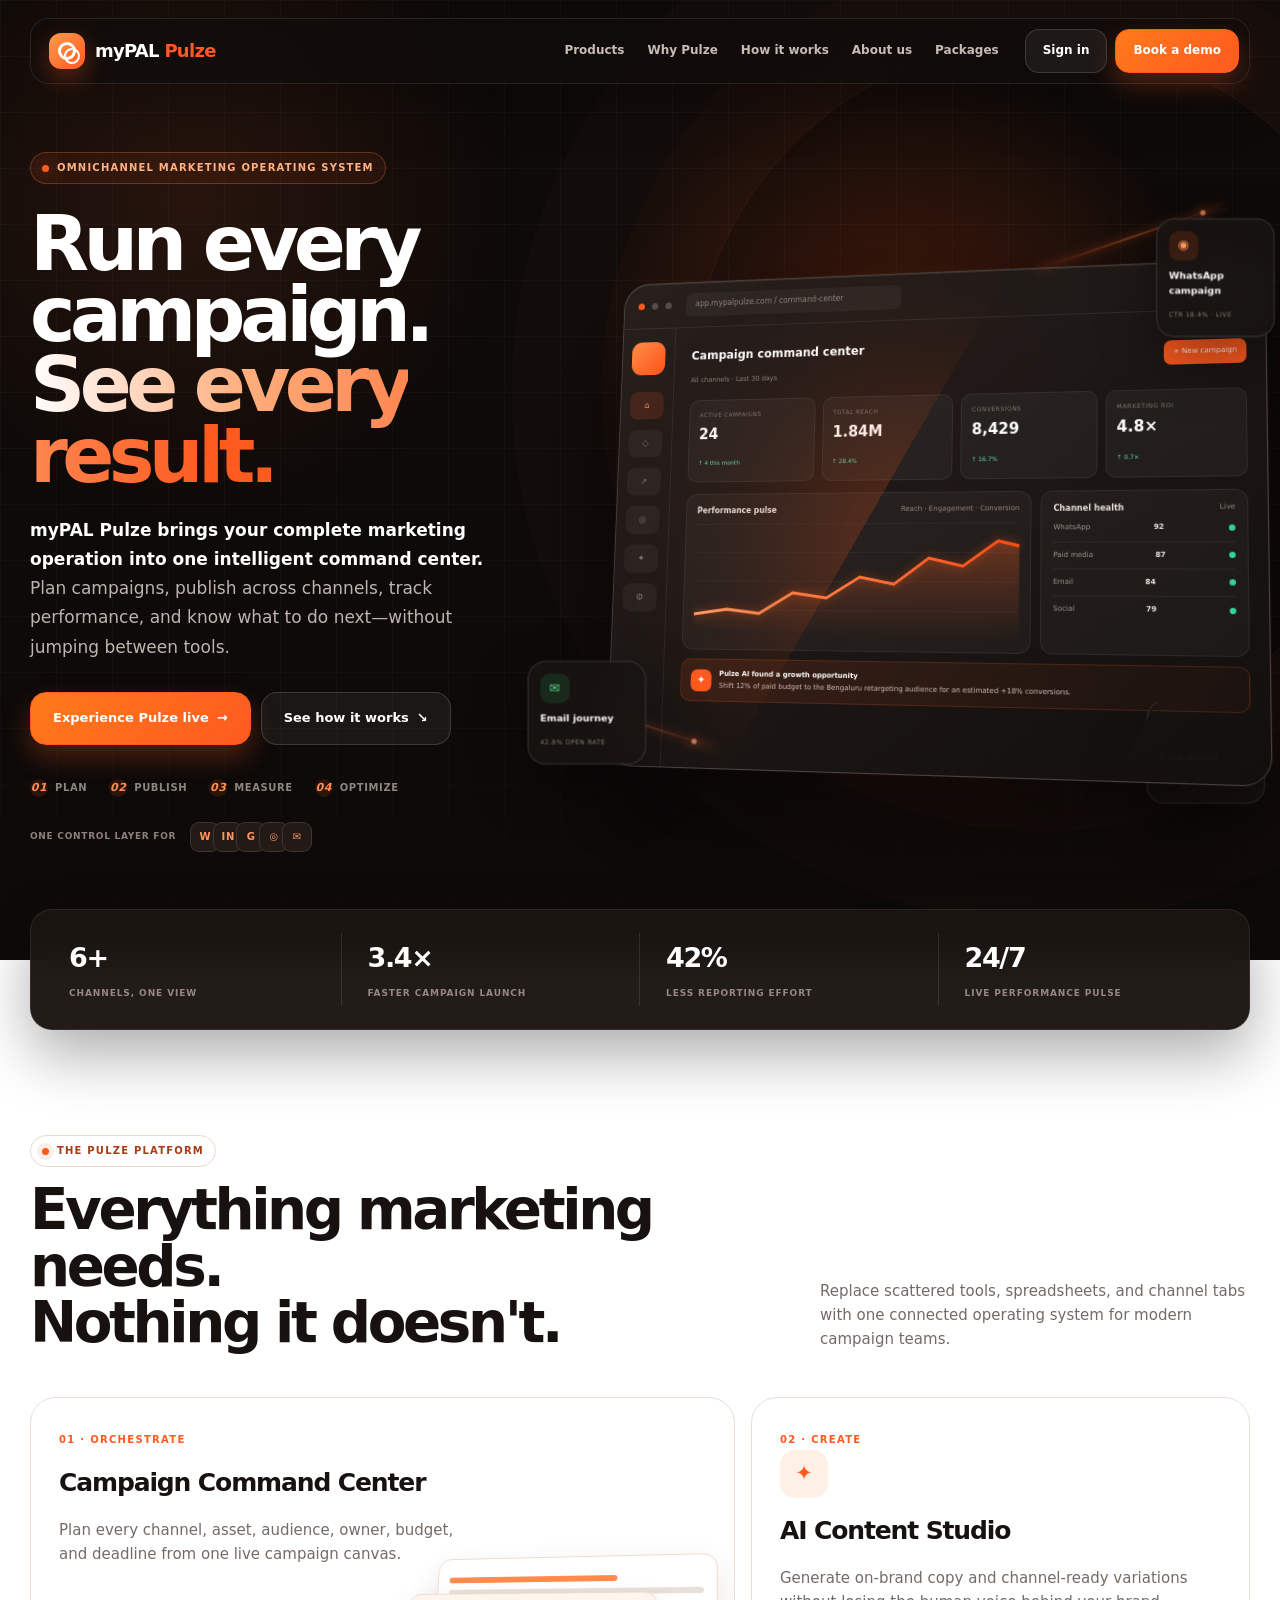
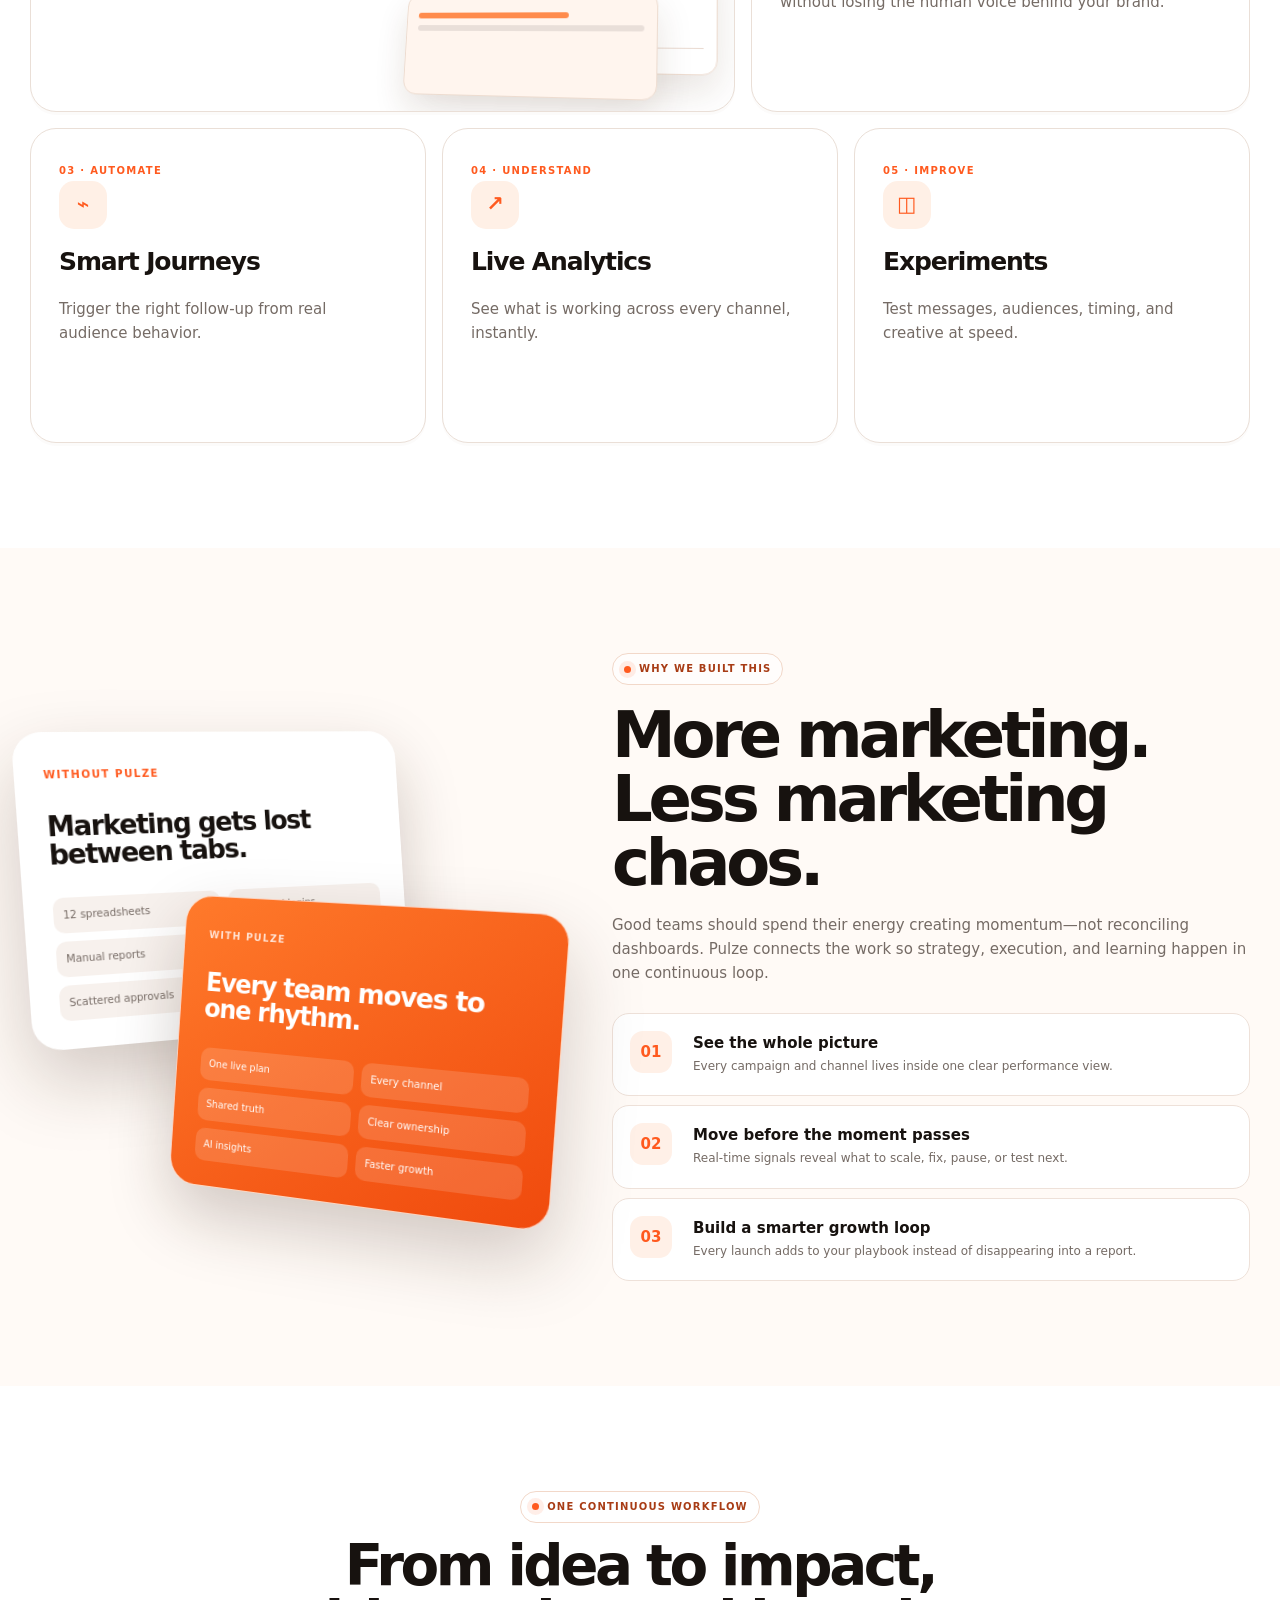
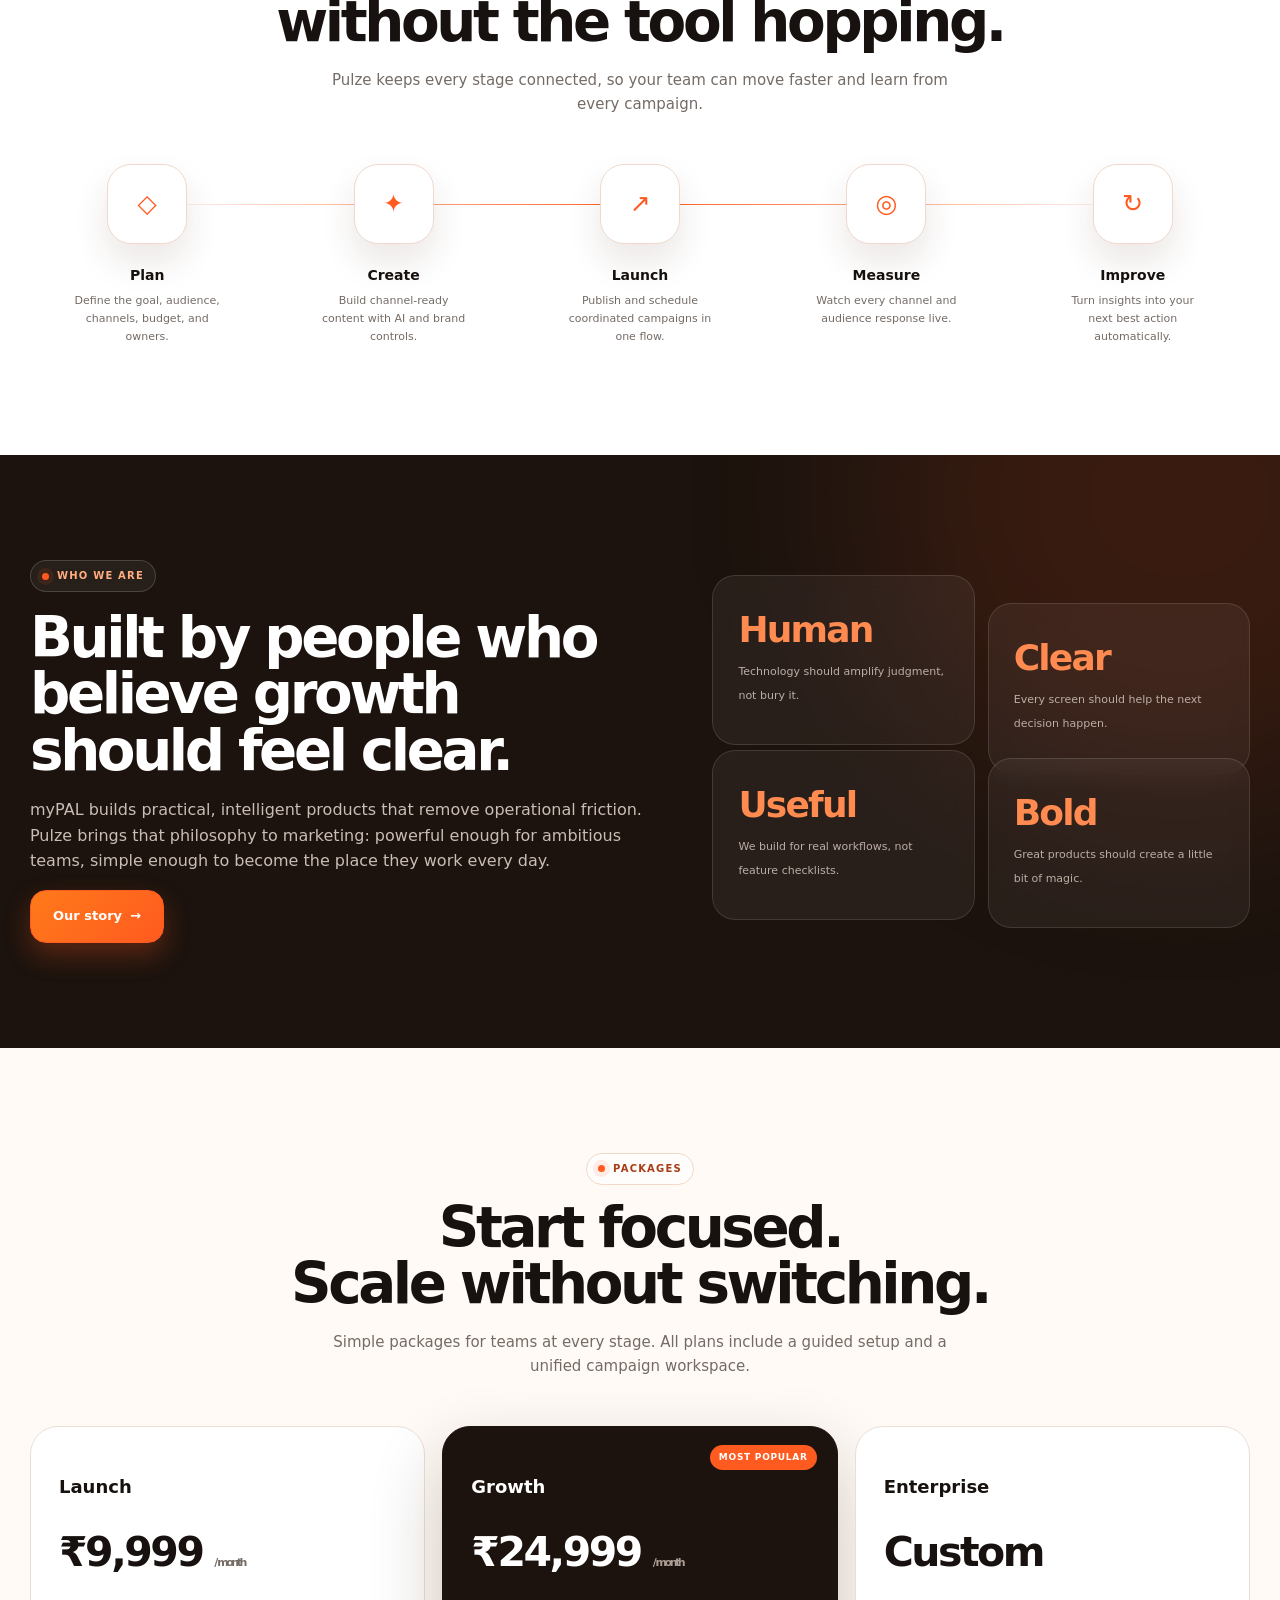
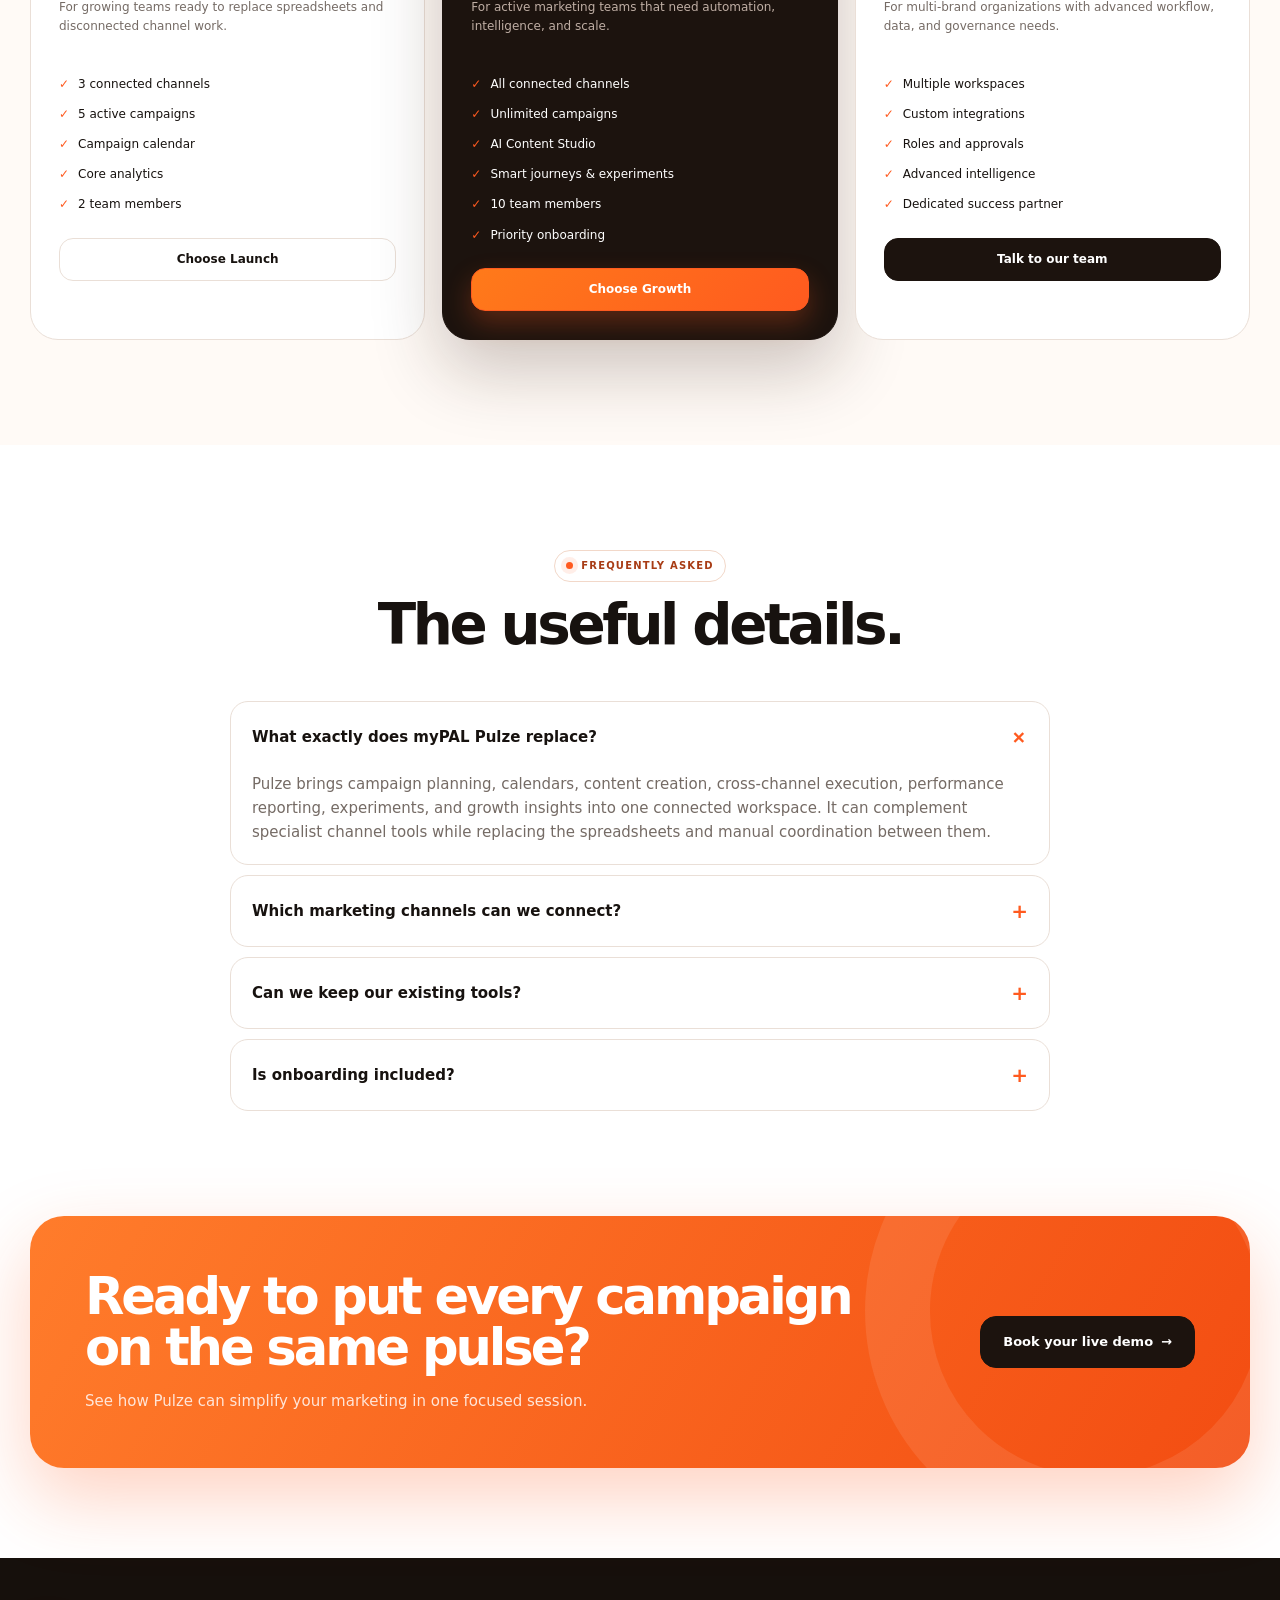
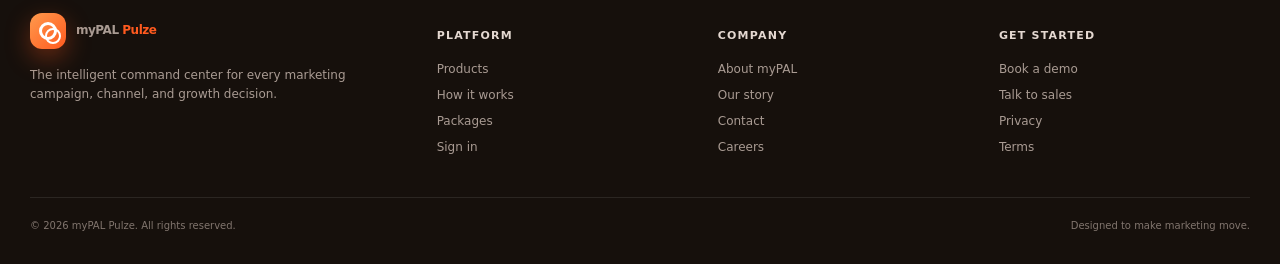
==== commit 7fce6360: "Upgrade hero to 3D campaign command center" ====
--- a/index.html
+++ b/index.html
@@ -12,7 +12,13 @@
       --muted:#756b65;--paper:#fffaf6;--white:#fff;--line:#eadfd7;--dark:#1c130e;
       --green:#0d9f6e;--shadow:0 25px 80px rgba(73,38,18,.14);--radius:28px;
     }
-    *{box-sizing:border-box}html{scroll-behavior:smooth}body{margin:0;color:var(--ink);background:var(--white);font:15px/1.6 Inter,ui-sans-serif,system-ui,-apple-system,BlinkMacSystemFont,"Segoe UI",sans-serif;overflow-x:hidden}button,input,select,textarea{font:inherit}button,a{ -webkit-tap-highlight-color:transparent}a{color:inherit;text-decoration:none}button{cursor:pointer}.wrap{width:min(1180px,calc(100% - 40px));margin:auto}.nav{position:fixed;z-index:70;inset:18px 0 auto}.nav-inner{height:66px;padding:0 10px 0 18px;border:1px solid rgba(236,222,214,.9);border-radius:19px;background:rgba(255,255,255,.82);backdrop-filter:blur(20px);box-shadow:0 12px 40px rgba(56,30,15,.08);display:flex;align-items:center;gap:26px}.logo{display:flex;align-items:center;gap:10px;font-weight:900;font-size:18px;letter-spacing:-.04em}.logo-mark{width:36px;height:36px;border-radius:12px;background:linear-gradient(135deg,#ff8b36,var(--orange));position:relative;box-shadow:0 9px 20px rgba(255,90,31,.28)}.logo-mark:before,.logo-mark:after{content:"";position:absolute;border:3px solid white;border-radius:50%;inset:9px}.logo-mark:after{inset:15px 5px 5px 15px;border-width:2px}.logo small{font-size:10px;letter-spacing:.15em;text-transform:uppercase;color:var(--orange);display:block;line-height:1}.nav-links{display:flex;align-items:center;gap:23px;margin-left:auto}.nav-links a{font-size:12px;font-weight:750;color:#5e534d}.nav-links a:hover{color:var(--orange)}.nav-actions{display:flex;gap:8px}.btn{border:1px solid var(--line);border-radius:14px;background:white;color:var(--ink);padding:11px 17px;font-weight:800;font-size:12px;display:inline-flex;align-items:center;justify-content:center;gap:8px;transition:.22s}.btn:hover{transform:translateY(-2px);box-shadow:0 10px 22px rgba(65,33,17,.1)}.btn.primary{color:white;border-color:var(--orange);background:linear-gradient(135deg,var(--orange-2),var(--orange));box-shadow:0 12px 27px rgba(255,90,31,.24)}.btn.dark{background:var(--dark);border-color:var(--dark);color:white}.btn.large{padding:15px 22px;border-radius:16px;font-size:13px}.menu{display:none;width:42px;height:42px;border:0;background:#fff4ec;border-radius:12px;color:var(--orange);font-size:20px}.hero{min-height:820px;padding:145px 0 80px;position:relative;background:radial-gradient(circle at 65% 40%,rgba(255,101,34,.16),transparent 25%),radial-gradient(circle at 15% 30%,rgba(255,208,180,.3),transparent 27%),linear-gradient(180deg,#fff 0%,#fff8f2 100%);overflow:hidden}.hero:before{content:"";position:absolute;inset:0;background-image:linear-gradient(rgba(255,90,31,.055) 1px,transparent 1px),linear-gradient(90deg,rgba(255,90,31,.055) 1px,transparent 1px);background-size:55px 55px;mask-image:linear-gradient(to bottom,black,transparent 78%)}.hero-grid{display:grid;grid-template-columns:.92fr 1.08fr;align-items:center;gap:25px;position:relative;z-index:2}.eyebrow{display:inline-flex;align-items:center;gap:8px;padding:7px 11px;border-radius:99px;border:1px solid #f2d8c9;background:rgba(255,255,255,.72);color:#a83c15;font-size:10px;font-weight:900;letter-spacing:.12em;text-transform:uppercase}.eyebrow i{width:7px;height:7px;border-radius:50%;background:var(--orange);box-shadow:0 0 0 5px rgba(255,90,31,.1)}h1{font-size:clamp(53px,6.3vw,86px);line-height:.94;letter-spacing:-.075em;margin:24px 0 23px;max-width:760px}.gradient-text{color:var(--orange);background:linear-gradient(90deg,var(--orange),#fa8d19);-webkit-background-clip:text;background-clip:text;-webkit-text-fill-color:transparent}.hero-copy{font-size:17px;line-height:1.7;color:var(--muted);max-width:570px}.hero-actions{display:flex;gap:10px;flex-wrap:wrap;margin:29px 0}.trust-row{display:flex;gap:24px;align-items:center;margin-top:33px;color:var(--muted);font-size:11px;font-weight:700}.trust-item{display:flex;align-items:center;gap:7px}.tick{width:18px;height:18px;border-radius:50%;background:#e7f8f0;color:var(--green);display:grid;place-items:center;font-size:11px}.scene{height:590px;perspective:1100px;position:relative;transform-style:preserve-3d}.scene-glow{position:absolute;inset:13% 6%;border-radius:50%;background:radial-gradient(circle,rgba(255,90,31,.24),rgba(255,90,31,.03) 48%,transparent 70%);filter:blur(20px)}.orbit{position:absolute;left:50%;top:50%;width:465px;height:465px;transform:translate(-50%,-50%) rotateX(63deg) rotateZ(-8deg);border:1px solid rgba(255,90,31,.22);border-radius:50%;transform-style:preserve-3d}.orbit:before,.orbit:after{content:"";position:absolute;border:1px dashed rgba(255,90,31,.2);border-radius:50%}.orbit:before{inset:48px}.orbit:after{inset:104px}.core{position:absolute;left:50%;top:50%;width:230px;height:230px;transform-style:preserve-3d;transform:translate(-50%,-50%) rotateX(-63deg) rotateZ(8deg)}.core-card{position:absolute;inset:0;border-radius:48px;background:linear-gradient(145deg,#fff,#fff2e8);border:1px solid rgba(255,255,255,.8);box-shadow:0 45px 90px rgba(112,48,13,.23),inset 0 0 0 1px #f0dacb;display:grid;place-items:center;overflow:hidden;transform:rotateY(-8deg) rotateX(8deg);transition:.25s}.core-card:before{content:"";position:absolute;width:170px;height:170px;border-radius:50%;border:1px solid #ffd9c1;box-shadow:0 0 0 29px rgba(255,90,31,.045),0 0 0 59px rgba(255,90,31,.025)}.core-brand{text-align:center;position:relative}.core-brand .logo-mark{margin:0 auto 14px;width:58px;height:58px;border-radius:19px}.core-brand b{display:block;font-size:28px;letter-spacing:-.06em}.core-brand span{font-size:10px;color:var(--orange);font-weight:900;letter-spacing:.16em;text-transform:uppercase}.channel{position:absolute;width:104px;height:104px;margin:-52px;background:rgba(255,255,255,.94);border:1px solid #f2ded1;border-radius:28px;box-shadow:0 22px 40px rgba(80,41,20,.14);display:grid;place-items:center;transform-style:preserve-3d;transition:.25s}.channel:hover{box-shadow:0 27px 50px rgba(255,90,31,.22);border-color:#ffb78e}.channel .channel-face{transform:rotateX(-63deg) rotateZ(8deg);text-align:center}.channel b{font-size:23px;display:block}.channel span{font-size:9px;font-weight:900;text-transform:uppercase;letter-spacing:.08em;color:var(--muted)}.ch1{left:50%;top:0}.ch2{left:95%;top:28%}.ch3{left:86%;top:77%}.ch4{left:50%;top:100%}.ch5{left:14%;top:77%}.ch6{left:5%;top:28%}.float-card{position:absolute;border:1px solid rgba(233,216,204,.9);background:rgba(255,255,255,.9);backdrop-filter:blur(14px);border-radius:18px;box-shadow:0 18px 45px rgba(59,29,14,.14);padding:13px 15px;z-index:5}.float-card b{font-size:18px;display:block}.float-card span{font-size:9px;color:var(--muted);font-weight:800;text-transform:uppercase;letter-spacing:.08em}.fc1{right:-10px;top:82px;animation:float 4.5s ease-in-out infinite}.fc2{left:12px;bottom:70px;animation:float 5s ease-in-out -1.2s infinite}.live-dot{display:inline-block;width:7px;height:7px;background:#13b981;border-radius:50%;margin-right:5px;box-shadow:0 0 0 5px rgba(19,185,129,.1)}.stats{margin-top:-42px;position:relative;z-index:4}.stats-inner{display:grid;grid-template-columns:repeat(4,1fr);background:#1f1510;color:white;border-radius:25px;padding:25px 12px;box-shadow:0 25px 55px rgba(40,23,13,.23)}.stat{padding:3px 26px;border-right:1px solid rgba(255,255,255,.12)}.stat:last-child{border:0}.stat b{font-size:29px;letter-spacing:-.05em;display:block}.stat span{color:#c7b9b0;font-size:10px;text-transform:uppercase;letter-spacing:.09em;font-weight:800}.section{padding:105px 0}.section.alt{background:var(--paper)}.section.dark{background:var(--dark);color:white;position:relative;overflow:hidden}.section.dark:before{content:"";position:absolute;width:600px;height:600px;border-radius:50%;background:rgba(255,90,31,.13);filter:blur(100px);right:-200px;top:-260px}.section-head{display:flex;justify-content:space-between;align-items:end;gap:30px;margin-bottom:46px}.section-head h2,.center-head h2{font-size:clamp(36px,4.4vw,61px);line-height:1;letter-spacing:-.06em;margin:15px 0 0}.section-head p{max-width:430px;color:var(--muted);margin:0}.center-head{text-align:center;max-width:760px;margin:0 auto 48px}.center-head p{color:var(--muted);margin:18px auto 0;max-width:640px}.product-grid{display:grid;grid-template-columns:repeat(12,1fr);gap:16px}.product{border:1px solid var(--line);border-radius:26px;background:#fff;padding:28px;min-height:315px;position:relative;overflow:hidden;transition:.3s;box-shadow:0 3px 0 rgba(88,43,17,.02)}.product:hover{transform:translateY(-7px);box-shadow:var(--shadow);border-color:#f1b18c}.product.big{grid-column:span 7}.product.small{grid-column:span 5}.product.third{grid-column:span 4}.product-number{font-size:10px;color:var(--orange);font-weight:900;letter-spacing:.13em}.product h3{font-size:25px;letter-spacing:-.045em;margin:13px 0 9px}.product p{color:var(--muted);max-width:420px}.product-art{position:absolute;right:20px;bottom:16px;width:45%;height:145px;perspective:700px}.mini-window{position:absolute;border:1px solid #eddcd0;background:#fff;border-radius:14px;box-shadow:0 16px 35px rgba(78,38,16,.12);padding:12px;transform:rotateY(-14deg) rotateX(8deg)}.mini-window.one{inset:5px 0 22px 28px}.mini-window.two{inset:42px 57px -2px -3px;background:#fff5ee}.mini-line{height:6px;border-radius:5px;background:#e9dfd9;margin:7px 0}.mini-line.orange{background:#ff8b4c;width:68%}.mini-chart{height:47px;background:linear-gradient(135deg,transparent 36%,rgba(255,90,31,.18) 37% 50%,transparent 51%),linear-gradient(160deg,transparent 47%,var(--orange) 48% 51%,transparent 52%);border-bottom:1px solid #eadbd2}.product-icon{width:48px;height:48px;border-radius:15px;background:#fff0e6;color:var(--orange);display:grid;place-items:center;font-size:21px;font-weight:900}.why-grid{display:grid;grid-template-columns:.9fr 1.1fr;gap:60px;align-items:center}.problem-stack{position:relative;height:520px;perspective:900px}.problem-card{position:absolute;width:74%;min-height:230px;border-radius:28px;padding:26px;box-shadow:0 30px 70px rgba(52,27,12,.22);border:1px solid rgba(255,255,255,.7);transition:.3s}.problem-card.one{left:0;top:25px;background:#fff;transform:rotateY(15deg) rotateZ(-4deg)}.problem-card.two{right:0;bottom:20px;background:linear-gradient(145deg,#ff7a2b,#f04a0d);color:white;transform:rotateY(-14deg) rotateZ(4deg)}.problem-card h3{font-size:26px;line-height:1.05;letter-spacing:-.05em}.chaos{display:grid;grid-template-columns:1fr 1fr;gap:8px}.chaos span{padding:9px;border-radius:10px;background:#f7f1ed;font-size:10px;color:#766b65}.problem-card.two .chaos span{background:rgba(255,255,255,.14);color:white}.reason-list{display:grid;gap:9px;margin-top:28px}.reason{display:grid;grid-template-columns:48px 1fr;gap:15px;align-items:start;padding:17px;border-radius:17px;border:1px solid #eee1d9;background:white;transition:.2s}.reason:hover{border-color:#f2b08a;transform:translateX(5px)}.reason-index{width:42px;height:42px;border-radius:13px;background:#fff0e7;color:var(--orange);display:grid;place-items:center;font-weight:900}.reason b{display:block}.reason p{margin:2px 0;color:var(--muted);font-size:12px}.workflow{display:grid;grid-template-columns:repeat(5,1fr);gap:12px;position:relative}.workflow:before{content:"";position:absolute;left:8%;right:8%;top:40px;height:1px;background:linear-gradient(90deg,transparent,var(--orange),transparent)}.step{position:relative;text-align:center}.step-icon{width:80px;height:80px;border-radius:24px;background:white;border:1px solid #f0d9cc;box-shadow:0 18px 35px rgba(70,34,15,.11);margin:0 auto 19px;display:grid;place-items:center;font-size:25px;color:var(--orange);position:relative;z-index:2;transition:.25s}.step:hover .step-icon{transform:translateY(-7px) rotate(-4deg);background:var(--orange);color:white}.step b{font-size:14px}.step p{font-size:11px;color:var(--muted);margin:5px auto;max-width:150px}.team-grid{display:grid;grid-template-columns:1fr .85fr;gap:50px;align-items:center}.team-visual{display:grid;grid-template-columns:1fr 1fr;gap:13px}.value-card{border:1px solid rgba(255,255,255,.12);border-radius:23px;padding:25px;background:rgba(255,255,255,.055);backdrop-filter:blur(10px);min-height:170px}.value-card:nth-child(2){transform:translateY(28px)}.value-card:nth-child(3){transform:translateY(-8px)}.value-card b{font-size:36px;display:block;color:#ff8b50;letter-spacing:-.05em}.value-card span{font-size:11px;color:#bcaea6}.team-copy p{color:#c9bdb5;font-size:16px}.team-copy .eyebrow{color:#ffad80;border-color:rgba(255,255,255,.16);background:rgba(255,255,255,.05)}.team-copy h2{font-size:clamp(38px,4.4vw,60px);line-height:1;letter-spacing:-.06em;margin:18px 0}.packages{display:grid;grid-template-columns:repeat(3,1fr);gap:17px;align-items:stretch}.price-card{border:1px solid var(--line);border-radius:28px;padding:28px;background:white;position:relative;transition:.25s}.price-card:hover{transform:translateY(-7px);box-shadow:var(--shadow)}.price-card.featured{background:var(--dark);color:white;border-color:var(--dark);transform:translateY(-13px);box-shadow:0 30px 70px rgba(45,24,12,.24)}.price-card.featured:hover{transform:translateY(-20px)}.popular{position:absolute;right:20px;top:18px;border-radius:99px;background:var(--orange);color:white;padding:5px 9px;font-size:9px;font-weight:900;text-transform:uppercase;letter-spacing:.08em}.price-card h3{font-size:18px}.price{font-size:41px;letter-spacing:-.06em;font-weight:900;margin:15px 0 2px}.price small{font-size:11px;color:var(--muted);font-weight:600}.price-card.featured .price small{color:#ac9d94}.price-desc{color:var(--muted);font-size:12px;min-height:54px}.price-card.featured .price-desc{color:#bfaea4}.feature-list{list-style:none;padding:0;margin:23px 0;display:grid;gap:11px;font-size:12px}.feature-list li:before{content:"✓";color:var(--orange);font-weight:900;margin-right:9px}.price-card .btn{width:100%}.faq{max-width:820px;margin:auto;display:grid;gap:10px}.faq-item{border:1px solid var(--line);border-radius:18px;background:white;overflow:hidden}.faq-q{width:100%;border:0;background:transparent;padding:19px 21px;display:flex;justify-content:space-between;align-items:center;font-weight:850;text-align:left;color:var(--ink)}.faq-q span:last-child{font-size:20px;color:var(--orange);transition:.2s}.faq-a{max-height:0;overflow:hidden;color:var(--muted);padding:0 21px;transition:max-height .3s,padding .3s}.faq-item.open .faq-a{max-height:170px;padding:0 21px 20px}.faq-item.open .faq-q span:last-child{transform:rotate(45deg)}.cta{padding:0 0 90px}.cta-box{border-radius:34px;background:linear-gradient(120deg,#ff7c2b,#f34d12);color:white;padding:55px;display:flex;align-items:center;justify-content:space-between;gap:30px;position:relative;overflow:hidden;box-shadow:0 30px 75px rgba(255,90,31,.27)}.cta-box:after{content:"";position:absolute;width:330px;height:330px;border:65px solid rgba(255,255,255,.09);border-radius:50%;right:-75px;top:-135px}.cta-box h2{font-size:clamp(34px,4vw,54px);line-height:1;letter-spacing:-.06em;margin:0 0 15px}.cta-box p{margin:0;color:#ffe5d8}.cta-box .btn{position:relative;z-index:2;white-space:nowrap}.footer{padding:55px 0 30px;background:#16100c;color:white}.footer-grid{display:grid;grid-template-columns:1.5fr repeat(3,1fr);gap:30px}.footer p,.footer a{color:#a99b93;font-size:12px}.footer-links{display:grid;gap:7px}.footer h4{font-size:11px;text-transform:uppercase;letter-spacing:.11em;color:#e4d8d1}.footer-bottom{border-top:1px solid rgba(255,255,255,.09);margin-top:40px;padding-top:20px;display:flex;justify-content:space-between;color:#81756e;font-size:10px}.modal-layer{position:fixed;inset:0;background:rgba(24,14,9,.64);backdrop-filter:blur(10px);z-index:100;display:none;place-items:center;padding:18px}.modal-layer.open{display:grid}.modal{width:min(600px,100%);max-height:90vh;overflow:auto;background:white;border-radius:28px;padding:27px;box-shadow:0 35px 100px rgba(20,10,5,.3);animation:pop .22s ease}.modal-head{display:flex;justify-content:space-between;gap:18px}.modal h3{font-size:26px;letter-spacing:-.04em;margin:0}.modal p{color:var(--muted)}.close{width:36px;height:36px;border:1px solid var(--line);border-radius:12px;background:white;font-size:20px}.form-grid{display:grid;grid-template-columns:1fr 1fr;gap:12px}.field{display:grid;gap:5px}.field.full{grid-column:1/-1}.field label{font-size:10px;text-transform:uppercase;letter-spacing:.08em;font-weight:900;color:#71655e}.field input,.field select,.field textarea{border:1px solid var(--line);border-radius:13px;padding:12px 13px;outline:none;background:#fffdfb;color:var(--ink)}.field textarea{min-height:90px;resize:vertical}.field input:focus,.field select:focus,.field textarea:focus{border-color:var(--orange);box-shadow:0 0 0 3px rgba(255,90,31,.1)}.toast-stack{position:fixed;right:22px;bottom:22px;z-index:120;display:grid;gap:8px}.toast{background:#1e1510;color:white;border-radius:15px;padding:13px 16px;box-shadow:0 18px 50px rgba(20,10,5,.3);display:flex;gap:10px;min-width:270px;animation:toast .25s ease}.toast i{width:9px;height:9px;border-radius:50%;background:var(--orange);margin-top:6px}.toast b{font-size:12px;display:block}.toast span{font-size:10px;color:#b8aaa2}.reveal{opacity:0;transform:translateY(26px);transition:opacity .7s ease,transform .7s ease}.reveal.visible{opacity:1;transform:none}@keyframes float{50%{transform:translateY(-12px) rotate(1deg)}}@keyframes pop{from{opacity:0;transform:translateY(12px) scale(.97)}}@keyframes toast{from{opacity:0;transform:translateY(10px)}}@media(max-width:1000px){.nav-links{display:none}.menu{display:block;margin-left:auto}.nav-actions .btn:first-child{display:none}.hero-grid,.why-grid,.team-grid{grid-template-columns:1fr}.hero{padding-top:135px}.hero-copy{max-width:680px}.scene{height:560px}.stats{margin-top:-20px}.product.big,.product.small{grid-column:span 6}.product.third{grid-column:span 4}.team-copy{order:-1}.workflow{grid-template-columns:repeat(3,1fr);gap:28px}.workflow:before{display:none}.footer-grid{grid-template-columns:2fr 1fr 1fr}.footer-grid>div:last-child{grid-column:2}.packages{gap:10px}}@media(max-width:720px){.wrap{width:min(100% - 28px,1180px)}.nav{top:10px}.nav-inner{height:59px;border-radius:17px;padding-left:13px}.nav-actions{display:none}.logo{font-size:16px}.hero{padding-top:120px;min-height:auto}.hero-grid{gap:0}h1{font-size:51px}.hero-copy{font-size:15px}.trust-row{align-items:flex-start;gap:10px;flex-direction:column}.scene{height:450px;margin-top:12px;transform:scale(.82);width:120%;margin-left:-10%}.orbit{width:390px;height:390px}.channel{width:88px;height:88px;margin:-44px;border-radius:22px}.core{width:190px;height:190px}.core-card{border-radius:39px}.float-card{display:none}.stats-inner{grid-template-columns:1fr 1fr;padding:17px}.stat{padding:12px 15px}.stat:nth-child(2){border-right:0}.stat:nth-child(-n+2){border-bottom:1px solid rgba(255,255,255,.12)}.stat b{font-size:24px}.section{padding:78px 0}.section-head{display:block}.section-head p{margin-top:17px}.product-grid{display:grid;grid-template-columns:1fr}.product.big,.product.small,.product.third{grid-column:auto}.product-art{opacity:.65}.problem-stack{height:440px}.problem-card{width:82%;min-height:205px}.workflow{grid-template-columns:1fr 1fr}.packages{grid-template-columns:1fr}.price-card.featured{transform:none}.price-card.featured:hover{transform:translateY(-7px)}.team-visual{grid-template-columns:1fr 1fr}.value-card{padding:18px}.value-card:nth-child(2),.value-card:nth-child(3){transform:none}.cta-box{padding:35px 27px;display:block}.cta-box .btn{margin-top:24px}.footer-grid{grid-template-columns:1fr 1fr}.footer-grid>div:first-child{grid-column:1/-1}.footer-grid>div:last-child{grid-column:auto}.form-grid{grid-template-columns:1fr}.field.full{grid-column:auto}}@media(max-width:430px){h1{font-size:44px}.scene{height:400px;transform:scale(.72);width:138%;margin-left:-19%}.workflow{grid-template-columns:1fr}.footer-bottom{display:block}.footer-bottom span{display:block;margin-top:7px}.hero-actions .btn{width:100%}}@media(prefers-reduced-motion:reduce){html{scroll-behavior:auto}*,*:before,*:after{animation:none!important;transition:none!important}.reveal{opacity:1;transform:none}.scene{transform:none!important}}
+    *{box-sizing:border-box}html{scroll-behavior:smooth}body{margin:0;color:var(--ink);background:var(--white);font:15px/1.6 Inter,ui-sans-serif,system-ui,-apple-system,BlinkMacSystemFont,"Segoe UI",sans-serif;overflow-x:hidden}button,input,select,textarea{font:inherit}button,a{-webkit-tap-highlight-color:transparent}a{color:inherit;text-decoration:none}button{cursor:pointer}.wrap{width:min(1220px,calc(100% - 40px));margin:auto}.nav{position:fixed;z-index:70;inset:18px 0 auto}.nav-inner{height:66px;padding:0 10px 0 18px;border:1px solid rgba(255,255,255,.1);border-radius:19px;background:rgba(17,13,11,.76);backdrop-filter:blur(22px);box-shadow:0 18px 55px rgba(0,0,0,.22);display:flex;align-items:center;gap:26px}.logo{display:flex;align-items:center;gap:10px;font-weight:900;font-size:18px;letter-spacing:-.04em;color:white}.logo-mark{width:36px;height:36px;border-radius:12px;background:linear-gradient(135deg,#ff9a4d,var(--orange));position:relative;box-shadow:0 9px 25px rgba(255,90,31,.35)}.logo-mark:before,.logo-mark:after{content:"";position:absolute;border:3px solid white;border-radius:50%;inset:9px}.logo-mark:after{inset:15px 5px 5px 15px;border-width:2px}.nav-links{display:flex;align-items:center;gap:23px;margin-left:auto}.nav-links a{font-size:12px;font-weight:750;color:#c8bcb5}.nav-links a:hover{color:#ff9e69}.nav-actions{display:flex;gap:8px}.btn{border:1px solid var(--line);border-radius:14px;background:white;color:var(--ink);padding:11px 17px;font-weight:800;font-size:12px;display:inline-flex;align-items:center;justify-content:center;gap:8px;transition:.22s}.btn:hover{transform:translateY(-2px);box-shadow:0 10px 22px rgba(65,33,17,.1)}.btn.primary{color:white;border-color:var(--orange);background:linear-gradient(135deg,var(--orange-2),var(--orange));box-shadow:0 12px 27px rgba(255,90,31,.28)}.btn.dark{background:var(--dark);border-color:var(--dark);color:white}.btn.large{padding:15px 22px;border-radius:16px;font-size:13px}.nav .btn:not(.primary){background:rgba(255,255,255,.06);border-color:rgba(255,255,255,.14);color:white}.menu{display:none;width:42px;height:42px;border:1px solid rgba(255,255,255,.12);background:rgba(255,255,255,.07);border-radius:12px;color:#ff9b62;font-size:20px}
+
+    .hero{min-height:960px;padding:152px 0 100px;position:relative;color:white;background:#0d0a09;overflow:hidden}.hero:before{content:"";position:absolute;inset:0;background:radial-gradient(circle at 71% 38%,rgba(255,83,22,.24),transparent 29%),radial-gradient(circle at 15% 21%,rgba(255,107,44,.11),transparent 25%),linear-gradient(rgba(255,255,255,.026) 1px,transparent 1px),linear-gradient(90deg,rgba(255,255,255,.026) 1px,transparent 1px);background-size:auto,auto,56px 56px,56px 56px;mask-image:linear-gradient(to bottom,black 70%,transparent)}.hero:after{content:"";position:absolute;left:54%;top:40px;width:700px;height:700px;border:1px solid rgba(255,104,45,.12);border-radius:50%;box-shadow:0 0 0 90px rgba(255,104,45,.025),0 0 0 180px rgba(255,104,45,.018)}.hero-grid{display:grid;grid-template-columns:.82fr 1.18fr;align-items:center;gap:30px;position:relative;z-index:2}.hero .eyebrow{border-color:rgba(255,148,94,.25);background:rgba(255,93,25,.08);color:#ffb083}.hero .eyebrow i{box-shadow:0 0 18px #ff5a1f}.hero h1{font-size:clamp(55px,6vw,86px);line-height:.92;letter-spacing:-.073em;margin:25px 0 24px;max-width:690px}.hero .gradient-text{background:linear-gradient(90deg,#fff 0%,#ffad7c 35%,#ff5a1f 90%);-webkit-background-clip:text;background-clip:text;-webkit-text-fill-color:transparent}.hero-copy{font-size:17px;line-height:1.72;color:#bfb3ad;max-width:560px}.hero-copy strong{color:white}.hero-actions{display:flex;gap:10px;flex-wrap:wrap;margin:30px 0}.hero-actions .btn:not(.primary){background:rgba(255,255,255,.055);border-color:rgba(255,255,255,.15);color:white}.hero-actions .btn:not(.primary):hover{background:rgba(255,255,255,.1)}.trust-row{display:flex;gap:22px;align-items:center;margin-top:34px;color:#8f847e;font-size:10px;font-weight:800;text-transform:uppercase;letter-spacing:.06em}.trust-item{display:flex;align-items:center;gap:7px}.tick{width:18px;height:18px;border-radius:50%;background:rgba(255,90,31,.13);color:#ff8e53;display:grid;place-items:center;font-size:11px}
+
+    .hero-product{height:660px;perspective:1450px;position:relative;transform-style:preserve-3d}.hero-glow{position:absolute;inset:18% 3% 3% 10%;background:radial-gradient(circle,rgba(255,91,31,.3),rgba(255,91,31,.06) 46%,transparent 71%);filter:blur(36px)}.dash-stage{position:absolute;inset:43px -20px 33px 28px;transform-style:preserve-3d;transform:rotateX(7deg) rotateY(-12deg) rotateZ(1deg);transition:transform .25s ease}.dash-shell{position:absolute;inset:54px 12px 28px 24px;border:1px solid rgba(255,255,255,.18);border-radius:27px;background:linear-gradient(145deg,rgba(39,31,28,.98),rgba(17,14,13,.98));box-shadow:0 60px 120px rgba(0,0,0,.58),0 0 0 1px rgba(255,96,31,.06),inset 0 1px rgba(255,255,255,.08);overflow:hidden;transform:translateZ(10px)}.dash-top{height:48px;border-bottom:1px solid rgba(255,255,255,.08);display:flex;align-items:center;gap:8px;padding:0 15px}.dash-dot{width:7px;height:7px;border-radius:50%;background:#594c46}.dash-dot:first-child{background:var(--orange)}.dash-address{margin-left:8px;height:25px;flex:1;max-width:230px;border-radius:7px;background:rgba(255,255,255,.045);display:flex;align-items:center;padding:0 10px;font-size:8px;color:#8f817a}.dash-live{margin-left:auto;color:#75e1ba;font-size:8px;font-weight:900;text-transform:uppercase;letter-spacing:.08em}.dash-body{display:grid;grid-template-columns:58px 1fr;height:calc(100% - 48px)}.dash-side{border-right:1px solid rgba(255,255,255,.07);padding:14px 10px;display:grid;align-content:start;gap:11px}.side-mark{height:35px;border-radius:11px;background:linear-gradient(135deg,#ff8e48,#ff5118);margin-bottom:7px;position:relative}.side-icon{height:29px;border-radius:8px;background:rgba(255,255,255,.045);display:grid;place-items:center;color:#82746e;font-size:9px}.side-icon.active{background:rgba(255,90,31,.15);color:#ff8e54}.dash-main{padding:17px 18px 14px;min-width:0}.dash-heading{display:flex;justify-content:space-between;align-items:center}.dash-heading b{font-size:12px}.dash-heading span{font-size:7px;color:#8e817b}.dash-button{background:#ff5a1f!important;color:white!important;border-radius:7px;padding:6px 9px!important}.dash-kpis{display:grid;grid-template-columns:repeat(4,1fr);gap:8px;margin:12px 0}.dash-kpi{background:rgba(255,255,255,.04);border:1px solid rgba(255,255,255,.065);border-radius:10px;padding:10px}.dash-kpi span{display:block;color:#80736e;font-size:6px;text-transform:uppercase;letter-spacing:.08em}.dash-kpi b{display:block;font-size:15px;margin:3px 0}.dash-kpi small{font-size:6px;color:#5fd3a6}.dash-grid{display:grid;grid-template-columns:1.45fr .8fr;gap:9px}.dash-panel{background:rgba(255,255,255,.035);border:1px solid rgba(255,255,255,.065);border-radius:12px;padding:11px;min-width:0}.panel-head{display:flex;justify-content:space-between;font-size:7px;color:#948680}.panel-head b{font-size:8px;color:#e9dfdb}.hero-chart{height:116px;margin-top:7px;position:relative;background:linear-gradient(rgba(255,255,255,.035) 1px,transparent 1px);background-size:100% 29px}.hero-chart svg{width:100%;height:100%;overflow:visible}.hero-chart .area{fill:url(#heroArea)}.hero-chart .line{fill:none;stroke:url(#heroLine);stroke-width:3;filter:drop-shadow(0 0 5px rgba(255,90,31,.5))}.channel-row{display:flex;justify-content:space-between;align-items:center;padding:7px 0;border-bottom:1px solid rgba(255,255,255,.055);font-size:7px;color:#9c8f89}.channel-row:last-child{border:0}.channel-row b{color:#eee4df}.channel-row i{width:6px;height:6px;border-radius:50%;background:#34d399}.ai-strip{margin-top:9px;border:1px solid rgba(255,102,38,.18);background:linear-gradient(90deg,rgba(255,90,31,.12),rgba(255,90,31,.035));border-radius:10px;padding:9px 10px;display:flex;align-items:center;gap:8px;font-size:7px;color:#cbbdb6}.ai-spark{width:22px;height:22px;border-radius:7px;background:#ff5a1f;display:grid;place-items:center;color:white;font-size:11px}.ai-strip b{display:block;color:white}.flow-line{position:absolute;height:1px;background:linear-gradient(90deg,transparent,#ff6a2b,transparent);transform-origin:left;opacity:.75;box-shadow:0 0 8px #ff5a1f}.flow-line:after{content:"";position:absolute;right:10%;top:-2px;width:5px;height:5px;background:#ff9a64;border-radius:50%;box-shadow:0 0 10px #ff5a1f;animation:dataPulse 2.2s linear infinite}.fl1{width:190px;right:27px;top:105px;transform:rotate(-19deg) translateZ(50px)}.fl2{width:170px;left:10px;bottom:145px;transform:rotate(18deg) translateZ(50px)}.float-node{position:absolute;z-index:5;width:112px;border:1px solid rgba(255,255,255,.15);background:rgba(25,20,18,.87);backdrop-filter:blur(16px);border-radius:17px;padding:11px;box-shadow:0 22px 55px rgba(0,0,0,.4);transform:translateZ(80px);animation:float 5s ease-in-out infinite}.float-node .node-icon{width:28px;height:28px;border-radius:9px;display:grid;place-items:center;background:rgba(255,90,31,.14);color:#ff955f;font-size:12px}.float-node b{display:block;font-size:9px;margin-top:7px}.float-node span{font-size:6px;color:#8f827b;text-transform:uppercase;letter-spacing:.08em}.node-a{right:-4px;top:62px}.node-b{left:0;bottom:82px;animation-delay:-1.4s}.node-c{right:5px;bottom:45px;animation-delay:-2.4s}.node-b .node-icon{background:rgba(37,211,102,.13);color:#63db93}.node-c .node-icon{background:rgba(66,133,244,.13);color:#78a7ff}.hero-proof{margin-top:25px;display:flex;align-items:center;gap:14px;color:#8e817b;font-size:9px;font-weight:800;text-transform:uppercase;letter-spacing:.08em}.proof-logos{display:flex}.proof-logo{width:30px;height:30px;margin-left:-7px;border-radius:9px;border:1px solid rgba(255,255,255,.12);background:#211a17;display:grid;place-items:center;color:#ff9660;font-size:10px}.proof-logo:first-child{margin:0}.stats{margin-top:-51px;position:relative;z-index:4}.stats-inner{display:grid;grid-template-columns:repeat(4,1fr);background:rgba(27,21,18,.97);color:white;border:1px solid rgba(255,255,255,.08);border-radius:22px;padding:23px 12px;box-shadow:0 25px 60px rgba(0,0,0,.32);backdrop-filter:blur(18px)}.stat{padding:3px 26px;border-right:1px solid rgba(255,255,255,.1)}.stat:last-child{border:0}.stat b{font-size:27px;letter-spacing:-.05em;display:block}.stat span{color:#958781;font-size:9px;text-transform:uppercase;letter-spacing:.1em;font-weight:800}
+
+    .section{padding:105px 0}.section.alt{background:var(--paper)}.section.dark{background:var(--dark);color:white;position:relative;overflow:hidden}.section.dark:before{content:"";position:absolute;width:600px;height:600px;border-radius:50%;background:rgba(255,90,31,.13);filter:blur(100px);right:-200px;top:-260px}.eyebrow{display:inline-flex;align-items:center;gap:8px;padding:7px 11px;border-radius:99px;border:1px solid #f2d8c9;background:rgba(255,255,255,.72);color:#a83c15;font-size:10px;font-weight:900;letter-spacing:.12em;text-transform:uppercase}.eyebrow i{width:7px;height:7px;border-radius:50%;background:var(--orange);box-shadow:0 0 0 5px rgba(255,90,31,.1)}.section-head{display:flex;justify-content:space-between;align-items:end;gap:30px;margin-bottom:46px}.section-head h2,.center-head h2{font-size:clamp(36px,4.4vw,61px);line-height:1;letter-spacing:-.06em;margin:15px 0 0}.section-head p{max-width:430px;color:var(--muted);margin:0}.center-head{text-align:center;max-width:760px;margin:0 auto 48px}.center-head p{color:var(--muted);margin:18px auto 0;max-width:640px}.product-grid{display:grid;grid-template-columns:repeat(12,1fr);gap:16px}.product{border:1px solid var(--line);border-radius:26px;background:#fff;padding:28px;min-height:315px;position:relative;overflow:hidden;transition:.3s;box-shadow:0 3px 0 rgba(88,43,17,.02)}.product:hover{transform:translateY(-7px);box-shadow:var(--shadow);border-color:#f1b18c}.product.big{grid-column:span 7}.product.small{grid-column:span 5}.product.third{grid-column:span 4}.product-number{font-size:10px;color:var(--orange);font-weight:900;letter-spacing:.13em}.product h3{font-size:25px;letter-spacing:-.045em;margin:13px 0 9px}.product p{color:var(--muted);max-width:420px}.product-art{position:absolute;right:20px;bottom:16px;width:45%;height:145px;perspective:700px}.mini-window{position:absolute;border:1px solid #eddcd0;background:#fff;border-radius:14px;box-shadow:0 16px 35px rgba(78,38,16,.12);padding:12px;transform:rotateY(-14deg) rotateX(8deg)}.mini-window.one{inset:5px 0 22px 28px}.mini-window.two{inset:42px 57px -2px -3px;background:#fff5ee}.mini-line{height:6px;border-radius:5px;background:#e9dfd9;margin:7px 0}.mini-line.orange{background:#ff8b4c;width:68%}.mini-chart{height:47px;background:linear-gradient(135deg,transparent 36%,rgba(255,90,31,.18) 37% 50%,transparent 51%),linear-gradient(160deg,transparent 47%,var(--orange) 48% 51%,transparent 52%);border-bottom:1px solid #eadbd2}.product-icon{width:48px;height:48px;border-radius:15px;background:#fff0e6;color:var(--orange);display:grid;place-items:center;font-size:21px;font-weight:900}.why-grid{display:grid;grid-template-columns:.9fr 1.1fr;gap:60px;align-items:center}.problem-stack{position:relative;height:520px;perspective:900px}.problem-card{position:absolute;width:74%;min-height:230px;border-radius:28px;padding:26px;box-shadow:0 30px 70px rgba(52,27,12,.22);border:1px solid rgba(255,255,255,.7);transition:.3s}.problem-card.one{left:0;top:25px;background:#fff;transform:rotateY(15deg) rotateZ(-4deg)}.problem-card.two{right:0;bottom:20px;background:linear-gradient(145deg,#ff7a2b,#f04a0d);color:white;transform:rotateY(-14deg) rotateZ(4deg)}.problem-card h3{font-size:26px;line-height:1.05;letter-spacing:-.05em}.chaos{display:grid;grid-template-columns:1fr 1fr;gap:8px}.chaos span{padding:9px;border-radius:10px;background:#f7f1ed;font-size:10px;color:#766b65}.problem-card.two .chaos span{background:rgba(255,255,255,.14);color:white}.reason-list{display:grid;gap:9px;margin-top:28px}.reason{display:grid;grid-template-columns:48px 1fr;gap:15px;align-items:start;padding:17px;border-radius:17px;border:1px solid #eee1d9;background:white;transition:.2s}.reason:hover{border-color:#f2b08a;transform:translateX(5px)}.reason-index{width:42px;height:42px;border-radius:13px;background:#fff0e7;color:var(--orange);display:grid;place-items:center;font-weight:900}.reason b{display:block}.reason p{margin:2px 0;color:var(--muted);font-size:12px}.workflow{display:grid;grid-template-columns:repeat(5,1fr);gap:12px;position:relative}.workflow:before{content:"";position:absolute;left:8%;right:8%;top:40px;height:1px;background:linear-gradient(90deg,transparent,var(--orange),transparent)}.step{position:relative;text-align:center}.step-icon{width:80px;height:80px;border-radius:24px;background:white;border:1px solid #f0d9cc;box-shadow:0 18px 35px rgba(70,34,15,.11);margin:0 auto 19px;display:grid;place-items:center;font-size:25px;color:var(--orange);position:relative;z-index:2;transition:.25s}.step:hover .step-icon{transform:translateY(-7px) rotate(-4deg);background:var(--orange);color:white}.step b{font-size:14px}.step p{font-size:11px;color:var(--muted);margin:5px auto;max-width:150px}.team-grid{display:grid;grid-template-columns:1fr .85fr;gap:50px;align-items:center}.team-visual{display:grid;grid-template-columns:1fr 1fr;gap:13px}.value-card{border:1px solid rgba(255,255,255,.12);border-radius:23px;padding:25px;background:rgba(255,255,255,.055);backdrop-filter:blur(10px);min-height:170px}.value-card:nth-child(2){transform:translateY(28px)}.value-card:nth-child(3){transform:translateY(-8px)}.value-card b{font-size:36px;display:block;color:#ff8b50;letter-spacing:-.05em}.value-card span{font-size:11px;color:#bcaea6}.team-copy p{color:#c9bdb5;font-size:16px}.team-copy .eyebrow{color:#ffad80;border-color:rgba(255,255,255,.16);background:rgba(255,255,255,.05)}.team-copy h2{font-size:clamp(38px,4.4vw,60px);line-height:1;letter-spacing:-.06em;margin:18px 0}.packages{display:grid;grid-template-columns:repeat(3,1fr);gap:17px;align-items:stretch}.price-card{border:1px solid var(--line);border-radius:28px;padding:28px;background:white;position:relative;transition:.25s}.price-card:hover{transform:translateY(-7px);box-shadow:var(--shadow)}.price-card.featured{background:var(--dark);color:white;border-color:var(--dark);transform:translateY(-13px);box-shadow:0 30px 70px rgba(45,24,12,.24)}.price-card.featured:hover{transform:translateY(-20px)}.popular{position:absolute;right:20px;top:18px;border-radius:99px;background:var(--orange);color:white;padding:5px 9px;font-size:9px;font-weight:900;text-transform:uppercase;letter-spacing:.08em}.price-card h3{font-size:18px}.price{font-size:41px;letter-spacing:-.06em;font-weight:900;margin:15px 0 2px}.price small{font-size:11px;color:var(--muted);font-weight:600}.price-card.featured .price small{color:#ac9d94}.price-desc{color:var(--muted);font-size:12px;min-height:54px}.price-card.featured .price-desc{color:#bfaea4}.feature-list{list-style:none;padding:0;margin:23px 0;display:grid;gap:11px;font-size:12px}.feature-list li:before{content:"✓";color:var(--orange);font-weight:900;margin-right:9px}.price-card .btn{width:100%}.faq{max-width:820px;margin:auto;display:grid;gap:10px}.faq-item{border:1px solid var(--line);border-radius:18px;background:white;overflow:hidden}.faq-q{width:100%;border:0;background:transparent;padding:19px 21px;display:flex;justify-content:space-between;align-items:center;font-weight:850;text-align:left;color:var(--ink)}.faq-q span:last-child{font-size:20px;color:var(--orange);transition:.2s}.faq-a{max-height:0;overflow:hidden;color:var(--muted);padding:0 21px;transition:max-height .3s,padding .3s}.faq-item.open .faq-a{max-height:170px;padding:0 21px 20px}.faq-item.open .faq-q span:last-child{transform:rotate(45deg)}.cta{padding:0 0 90px}.cta-box{border-radius:34px;background:linear-gradient(120deg,#ff7c2b,#f34d12);color:white;padding:55px;display:flex;align-items:center;justify-content:space-between;gap:30px;position:relative;overflow:hidden;box-shadow:0 30px 75px rgba(255,90,31,.27)}.cta-box:after{content:"";position:absolute;width:330px;height:330px;border:65px solid rgba(255,255,255,.09);border-radius:50%;right:-75px;top:-135px}.cta-box h2{font-size:clamp(34px,4vw,54px);line-height:1;letter-spacing:-.06em;margin:0 0 15px}.cta-box p{margin:0;color:#ffe5d8}.cta-box .btn{position:relative;z-index:2;white-space:nowrap}.footer{padding:55px 0 30px;background:#16100c;color:white}.footer-grid{display:grid;grid-template-columns:1.5fr repeat(3,1fr);gap:30px}.footer p,.footer a{color:#a99b93;font-size:12px}.footer-links{display:grid;gap:7px}.footer h4{font-size:11px;text-transform:uppercase;letter-spacing:.11em;color:#e4d8d1}.footer-bottom{border-top:1px solid rgba(255,255,255,.09);margin-top:40px;padding-top:20px;display:flex;justify-content:space-between;color:#81756e;font-size:10px}.modal-layer{position:fixed;inset:0;background:rgba(24,14,9,.64);backdrop-filter:blur(10px);z-index:100;display:none;place-items:center;padding:18px}.modal-layer.open{display:grid}.modal{width:min(600px,100%);max-height:90vh;overflow:auto;background:white;border-radius:28px;padding:27px;box-shadow:0 35px 100px rgba(20,10,5,.3);animation:pop .22s ease}.modal-head{display:flex;justify-content:space-between;gap:18px}.modal h3{font-size:26px;letter-spacing:-.04em;margin:0}.modal p{color:var(--muted)}.close{width:36px;height:36px;border:1px solid var(--line);border-radius:12px;background:white;font-size:20px}.form-grid{display:grid;grid-template-columns:1fr 1fr;gap:12px}.field{display:grid;gap:5px}.field.full{grid-column:1/-1}.field label{font-size:10px;text-transform:uppercase;letter-spacing:.08em;font-weight:900;color:#71655e}.field input,.field select,.field textarea{border:1px solid var(--line);border-radius:13px;padding:12px 13px;outline:none;background:#fffdfb;color:var(--ink)}.field textarea{min-height:90px;resize:vertical}.field input:focus,.field select:focus,.field textarea:focus{border-color:var(--orange);box-shadow:0 0 0 3px rgba(255,90,31,.1)}.toast-stack{position:fixed;right:22px;bottom:22px;z-index:120;display:grid;gap:8px}.toast{background:#1e1510;color:white;border-radius:15px;padding:13px 16px;box-shadow:0 18px 50px rgba(20,10,5,.3);display:flex;gap:10px;min-width:270px;animation:toast .25s ease}.toast i{width:9px;height:9px;border-radius:50%;background:var(--orange);margin-top:6px}.toast b{font-size:12px;display:block}.toast span{font-size:10px;color:#b8aaa2}.reveal{opacity:0;transform:translateY(26px);transition:opacity .7s ease,transform .7s ease}.reveal.visible{opacity:1;transform:none}@keyframes float{50%{transform:translateY(-12px) translateZ(80px)}}@keyframes dataPulse{from{transform:translateX(-150px);opacity:0}25%{opacity:1}to{transform:translateX(20px);opacity:0}}@keyframes pop{from{opacity:0;transform:translateY(12px) scale(.97)}}@keyframes toast{from{opacity:0;transform:translateY(10px)}}@media(max-width:1050px){.nav-links{display:none}.menu{display:block;margin-left:auto}.nav-actions .btn:first-child{display:none}.hero-grid,.why-grid,.team-grid{grid-template-columns:1fr}.hero{padding-top:140px}.hero-copy{max-width:680px}.hero-product{height:640px;max-width:800px;margin:auto;width:100%}.stats{margin-top:-30px}.product.big,.product.small{grid-column:span 6}.product.third{grid-column:span 4}.team-copy{order:-1}.workflow{grid-template-columns:repeat(3,1fr);gap:28px}.workflow:before{display:none}.footer-grid{grid-template-columns:2fr 1fr 1fr}.footer-grid>div:last-child{grid-column:2}.packages{gap:10px}}@media(max-width:720px){.wrap{width:min(100% - 28px,1220px)}.nav{top:10px}.nav-inner{height:59px;border-radius:17px;padding-left:13px}.nav-actions{display:none}.logo{font-size:16px}.hero{padding-top:120px;min-height:auto}.hero-grid{gap:10px}.hero h1{font-size:51px}.hero-copy{font-size:15px}.trust-row{align-items:flex-start;gap:10px;flex-direction:column}.hero-product{height:440px;width:128%;margin-left:-14%;transform:scale(.76)}.dash-stage{inset:10px -10px 10px 10px}.float-node{display:none}.stats-inner{grid-template-columns:1fr 1fr;padding:17px}.stat{padding:12px 15px}.stat:nth-child(2){border-right:0}.stat:nth-child(-n+2){border-bottom:1px solid rgba(255,255,255,.12)}.stat b{font-size:24px}.section{padding:78px 0}.section-head{display:block}.section-head p{margin-top:17px}.product-grid{display:grid;grid-template-columns:1fr}.product.big,.product.small,.product.third{grid-column:auto}.product-art{opacity:.65}.problem-stack{height:440px}.problem-card{width:82%;min-height:205px}.workflow{grid-template-columns:1fr 1fr}.packages{grid-template-columns:1fr}.price-card.featured{transform:none}.price-card.featured:hover{transform:translateY(-7px)}.team-visual{grid-template-columns:1fr 1fr}.value-card{padding:18px}.value-card:nth-child(2),.value-card:nth-child(3){transform:none}.cta-box{padding:35px 27px;display:block}.cta-box .btn{margin-top:24px}.footer-grid{grid-template-columns:1fr 1fr}.footer-grid>div:first-child{grid-column:1/-1}.footer-grid>div:last-child{grid-column:auto}.form-grid{grid-template-columns:1fr}.field.full{grid-column:auto}}@media(max-width:430px){.hero h1{font-size:43px}.hero-product{height:370px;transform:scale(.63);width:156%;margin-left:-28%}.workflow{grid-template-columns:1fr}.footer-bottom{display:block}.footer-bottom span{display:block;margin-top:7px}.hero-actions .btn{width:100%}}@media(prefers-reduced-motion:reduce){html{scroll-behavior:auto}*,*:before,*:after{animation:none!important;transition:none!important}.reveal{opacity:1;transform:none}.dash-stage{transform:rotateX(7deg) rotateY(-12deg)!important}}
   </style>
 </head>
 <body>
@@ -31,25 +37,62 @@
     <section class="hero" id="home">
       <div class="wrap hero-grid">
         <div>
-          <span class="eyebrow"><i></i> Your marketing command center</span>
-          <h1>Every campaign.<br><span class="gradient-text">One powerful pulse.</span></h1>
-          <p class="hero-copy">Plan, launch, track, and improve marketing across WhatsApp, email, social, ads, and more—from one beautifully simple system.</p>
-          <div class="hero-actions"><button class="btn primary large" data-action="demo">See Pulze in action <span>→</span></button><a class="btn large" href="#products">Explore the platform</a></div>
-          <div class="trust-row"><span class="trust-item"><i class="tick">✓</i> One unified workspace</span><span class="trust-item"><i class="tick">✓</i> Real-time performance</span><span class="trust-item"><i class="tick">✓</i> AI-powered decisions</span></div>
-        </div>
-        <div class="scene" id="scene" aria-label="Interactive 3D visualization of marketing channels connected to Pulze">
-          <div class="scene-glow"></div>
-          <div class="orbit">
-            <div class="core"><div class="core-card" id="coreCard"><div class="core-brand"><span class="logo-mark"></span><b>myPAL Pulze</b><span>Live command center</span></div></div></div>
-            <div class="channel ch1"><div class="channel-face"><b>◎</b><span>Social</span></div></div>
-            <div class="channel ch2"><div class="channel-face"><b>✉</b><span>Email</span></div></div>
-            <div class="channel ch3"><div class="channel-face"><b>◉</b><span>WhatsApp</span></div></div>
-            <div class="channel ch4"><div class="channel-face"><b>↗</b><span>Paid Ads</span></div></div>
-            <div class="channel ch5"><div class="channel-face"><b>⌁</b><span>Web</span></div></div>
-            <div class="channel ch6"><div class="channel-face"><b>◇</b><span>CRM</span></div></div>
+          <span class="eyebrow"><i></i> Omnichannel marketing operating system</span>
+          <h1>Run every campaign.<br><span class="gradient-text">See every result.</span></h1>
+          <p class="hero-copy"><strong>myPAL Pulze brings your complete marketing operation into one intelligent command center.</strong> Plan campaigns, publish across channels, track performance, and know what to do next—without jumping between tools.</p>
+          <div class="hero-actions"><button class="btn primary large" data-action="demo">Experience Pulze live <span>→</span></button><a class="btn large" href="#how">See how it works <span>↘</span></a></div>
+          <div class="trust-row">
+            <span class="trust-item"><i class="tick">01</i> Plan</span>
+            <span class="trust-item"><i class="tick">02</i> Publish</span>
+            <span class="trust-item"><i class="tick">03</i> Measure</span>
+            <span class="trust-item"><i class="tick">04</i> Optimize</span>
           </div>
-          <div class="float-card fc1"><span><i class="live-dot"></i>Live performance</span><b>+34.8%</b></div>
-          <div class="float-card fc2"><span>Campaigns in sync</span><b>24 / 24</b></div>
+          <div class="hero-proof"><span>One control layer for</span><div class="proof-logos"><span class="proof-logo">W</span><span class="proof-logo">in</span><span class="proof-logo">G</span><span class="proof-logo">◎</span><span class="proof-logo">✉</span></div></div>
+        </div>
+
+        <div class="hero-product" id="scene" aria-label="Interactive 3D Pulze marketing command center">
+          <div class="hero-glow"></div>
+          <div class="flow-line fl1"></div><div class="flow-line fl2"></div>
+          <div class="dash-stage" id="dashStage">
+            <div class="dash-shell">
+              <div class="dash-top"><i class="dash-dot"></i><i class="dash-dot"></i><i class="dash-dot"></i><span class="dash-address">app.mypalpulze.com / command-center</span><span class="dash-live">● Live sync</span></div>
+              <div class="dash-body">
+                <aside class="dash-side"><div class="side-mark"></div><div class="side-icon active">⌂</div><div class="side-icon">◇</div><div class="side-icon">↗</div><div class="side-icon">◎</div><div class="side-icon">✦</div><div class="side-icon">⚙</div></aside>
+                <div class="dash-main">
+                  <div class="dash-heading"><div><b>Campaign command center</b><br><span>All channels · Last 30 days</span></div><span class="dash-button">+ New campaign</span></div>
+                  <div class="dash-kpis">
+                    <div class="dash-kpi"><span>Active campaigns</span><b>24</b><small>↑ 4 this month</small></div>
+                    <div class="dash-kpi"><span>Total reach</span><b>1.84M</b><small>↑ 28.4%</small></div>
+                    <div class="dash-kpi"><span>Conversions</span><b>8,429</b><small>↑ 16.7%</small></div>
+                    <div class="dash-kpi"><span>Marketing ROI</span><b>4.8×</b><small>↑ 0.7×</small></div>
+                  </div>
+                  <div class="dash-grid">
+                    <div class="dash-panel">
+                      <div class="panel-head"><b>Performance pulse</b><span>Reach · Engagement · Conversion</span></div>
+                      <div class="hero-chart">
+                        <svg viewBox="0 0 400 116" preserveAspectRatio="none">
+                          <defs><linearGradient id="heroLine"><stop stop-color="#ff9c64"/><stop offset="1" stop-color="#ff4d12"/></linearGradient><linearGradient id="heroArea" x2="0" y2="1"><stop stop-color="#ff6426" stop-opacity=".3"/><stop offset="1" stop-color="#ff6426" stop-opacity="0"/></linearGradient></defs>
+                          <path class="area" d="M0 105 L0 92 L42 87 L83 91 L125 70 L167 75 L208 54 L250 61 L292 35 L333 43 L375 18 L400 23 L400 116 Z"></path>
+                          <polyline class="line" points="0,92 42,87 83,91 125,70 167,75 208,54 250,61 292,35 333,43 375,18 400,23"></polyline>
+                        </svg>
+                      </div>
+                    </div>
+                    <div class="dash-panel">
+                      <div class="panel-head"><b>Channel health</b><span>Live</span></div>
+                      <div class="channel-row"><span>WhatsApp</span><b>92</b><i></i></div>
+                      <div class="channel-row"><span>Paid media</span><b>87</b><i></i></div>
+                      <div class="channel-row"><span>Email</span><b>84</b><i></i></div>
+                      <div class="channel-row"><span>Social</span><b>79</b><i></i></div>
+                    </div>
+                  </div>
+                  <div class="ai-strip"><span class="ai-spark">✦</span><span><b>Pulze AI found a growth opportunity</b>Shift 12% of paid budget to the Bengaluru retargeting audience for an estimated +18% conversions.</span></div>
+                </div>
+              </div>
+            </div>
+          </div>
+          <div class="float-node node-a"><span class="node-icon">◉</span><b>WhatsApp campaign</b><span>CTR 18.4% · Live</span></div>
+          <div class="float-node node-b"><span class="node-icon">✉</span><b>Email journey</b><span>42.8% open rate</span></div>
+          <div class="float-node node-c"><span class="node-icon">↗</span><b>Paid media</b><span>4.8× return</span></div>
         </div>
       </div>
     </section>
@@ -149,8 +192,8 @@
     modalLayer.addEventListener('click',e=>{if(e.target===modalLayer)modalLayer.classList.remove('open')});
     document.addEventListener('keydown',e=>{if(e.key==='Escape')modalLayer.classList.remove('open')});
     const menuBtn=document.getElementById('menuBtn');menuBtn.addEventListener('click',()=>showModal('Explore Pulze','Jump to any part of the experience.',`<div style="display:grid;gap:8px">${[['Products','#products'],['Why Pulze','#why'],['How it works','#how'],['About us','#about'],['Packages','#packages']].map(x=>`<a class="btn" href="${x[1]}" onclick="document.getElementById('modalLayer').classList.remove('open')">${x[0]}</a>`).join('')}<button class="btn primary" data-action="demo">Book a demo</button></div>`));
-    const reduce=matchMedia('(prefers-reduced-motion: reduce)').matches,scene=document.getElementById('scene'),core=document.getElementById('coreCard');
-    if(!reduce){scene.addEventListener('pointermove',e=>{const r=scene.getBoundingClientRect(),x=(e.clientX-r.left)/r.width-.5,y=(e.clientY-r.top)/r.height-.5;scene.style.transform=`rotateY(${x*5}deg) rotateX(${-y*4}deg)`;core.style.transform=`rotateY(${x*-16-8}deg) rotateX(${y*13+8}deg)`});scene.addEventListener('pointerleave',()=>{scene.style.transform='';core.style.transform='rotateY(-8deg) rotateX(8deg)'})}
+    const reduce=matchMedia('(prefers-reduced-motion: reduce)').matches,scene=document.getElementById('scene'),dashStage=document.getElementById('dashStage');
+    if(!reduce){scene.addEventListener('pointermove',e=>{const r=scene.getBoundingClientRect(),x=(e.clientX-r.left)/r.width-.5,y=(e.clientY-r.top)/r.height-.5;dashStage.style.transform=`rotateX(${7-y*5}deg) rotateY(${-12+x*7}deg) rotateZ(${1+x}deg) translate3d(${x*4}px,${y*4}px,0)`});scene.addEventListener('pointerleave',()=>{dashStage.style.transform='rotateX(7deg) rotateY(-12deg) rotateZ(1deg)'})}
     const observer=new IntersectionObserver(entries=>entries.forEach(entry=>entry.isIntersecting&&entry.target.classList.add('visible')),{threshold:.12});document.querySelectorAll('.reveal').forEach(el=>observer.observe(el));
   </script>
 </body>
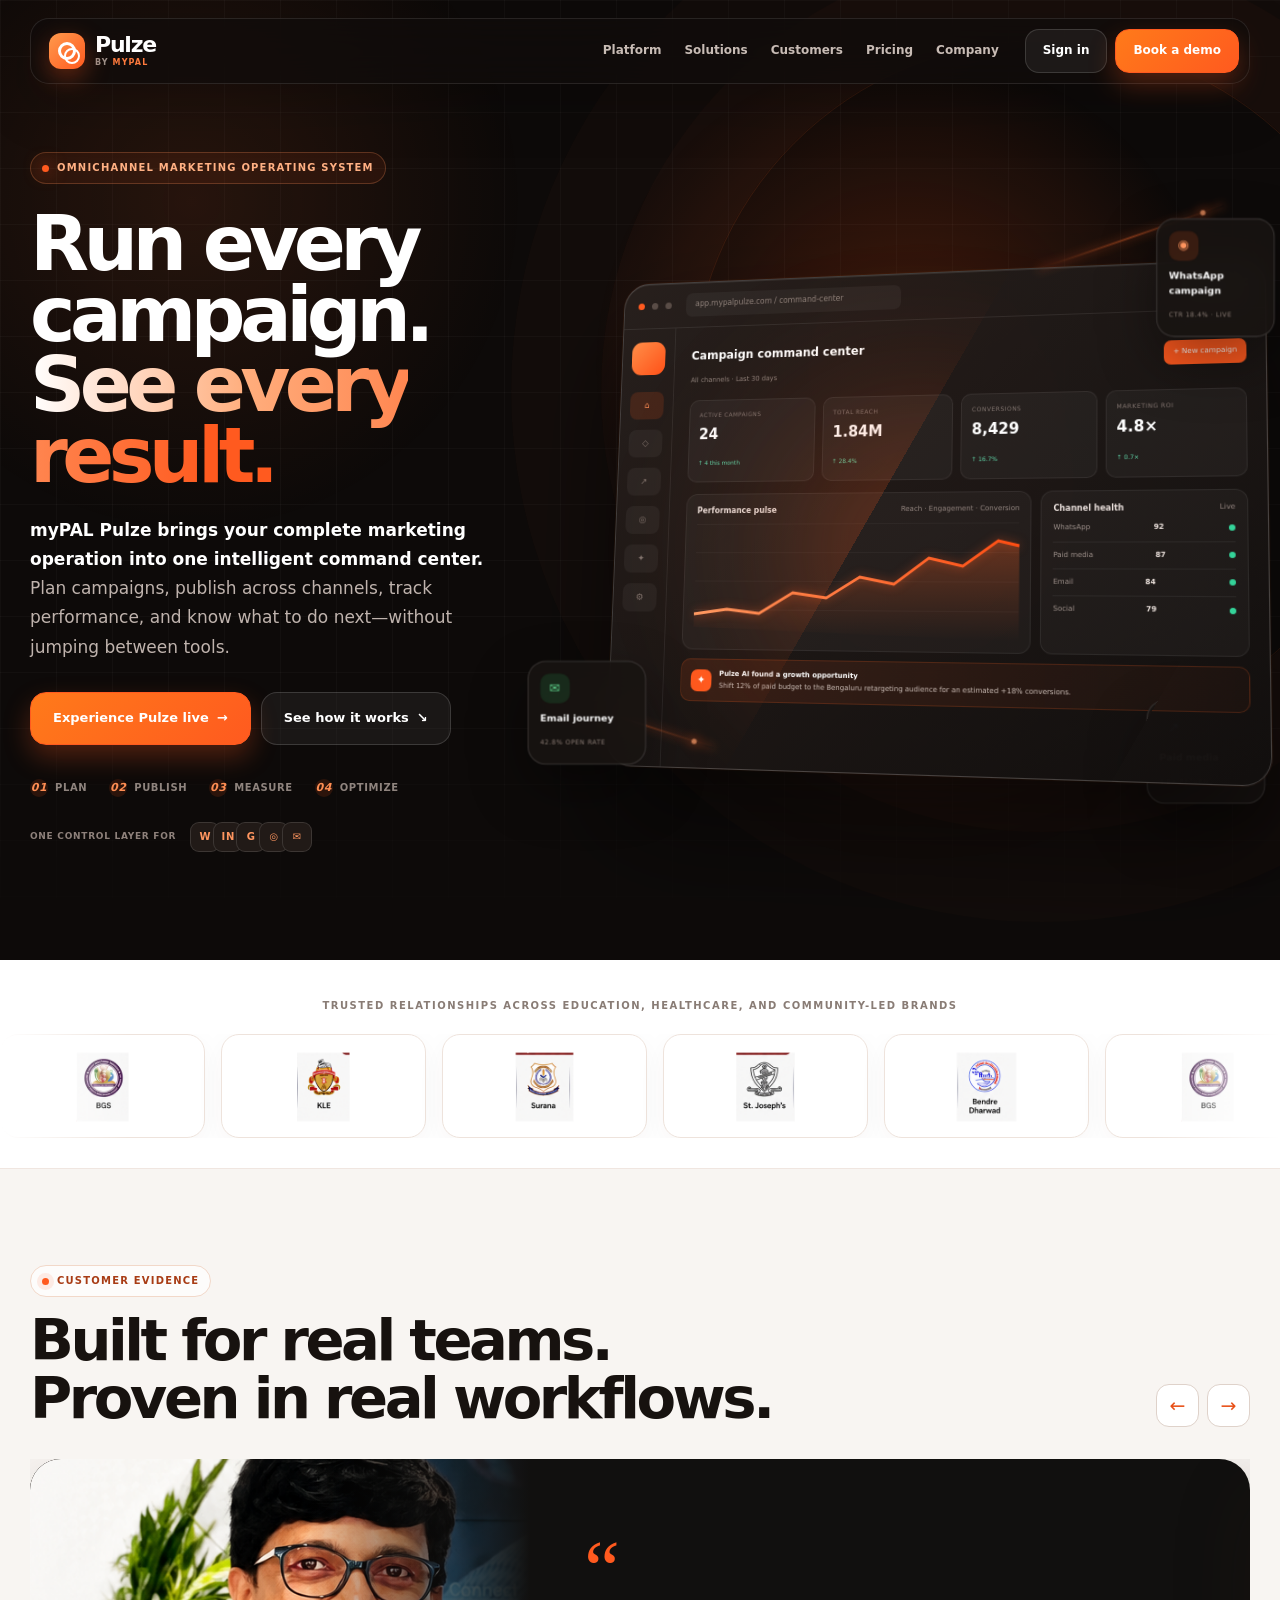
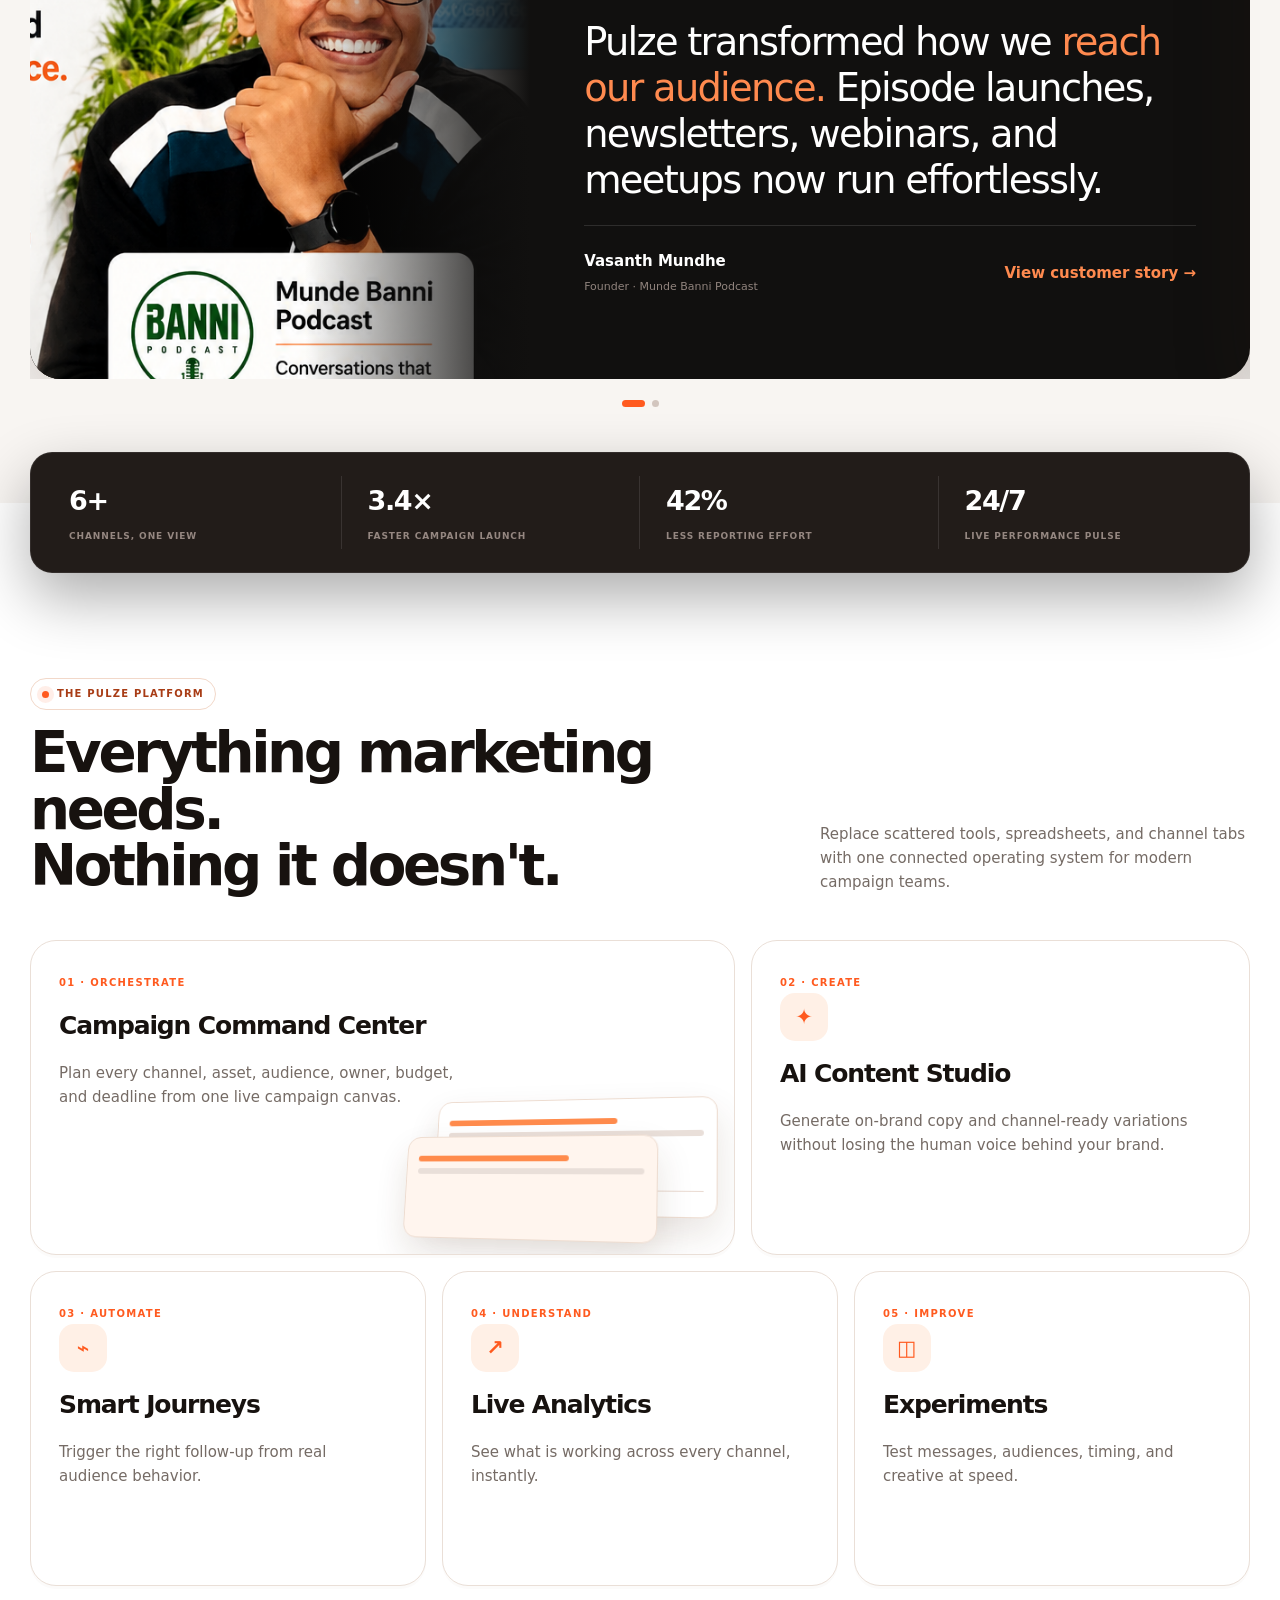
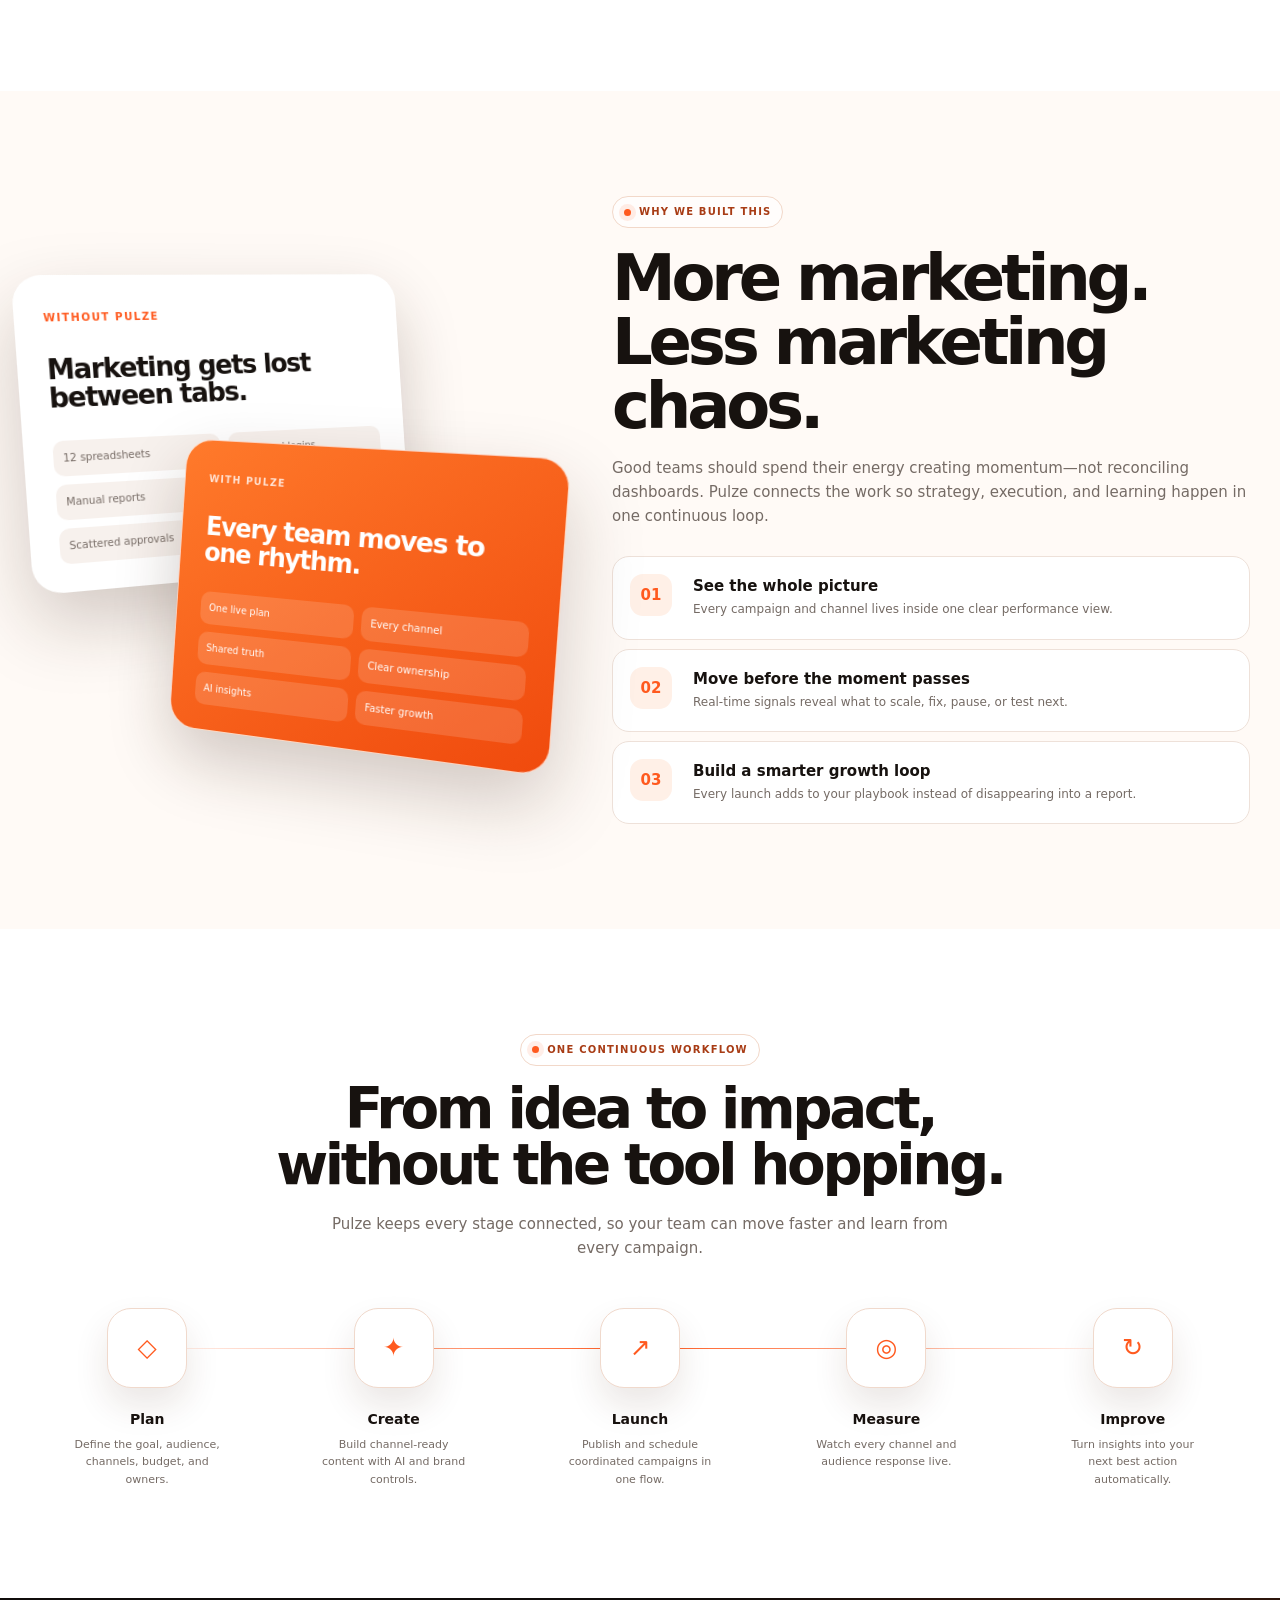
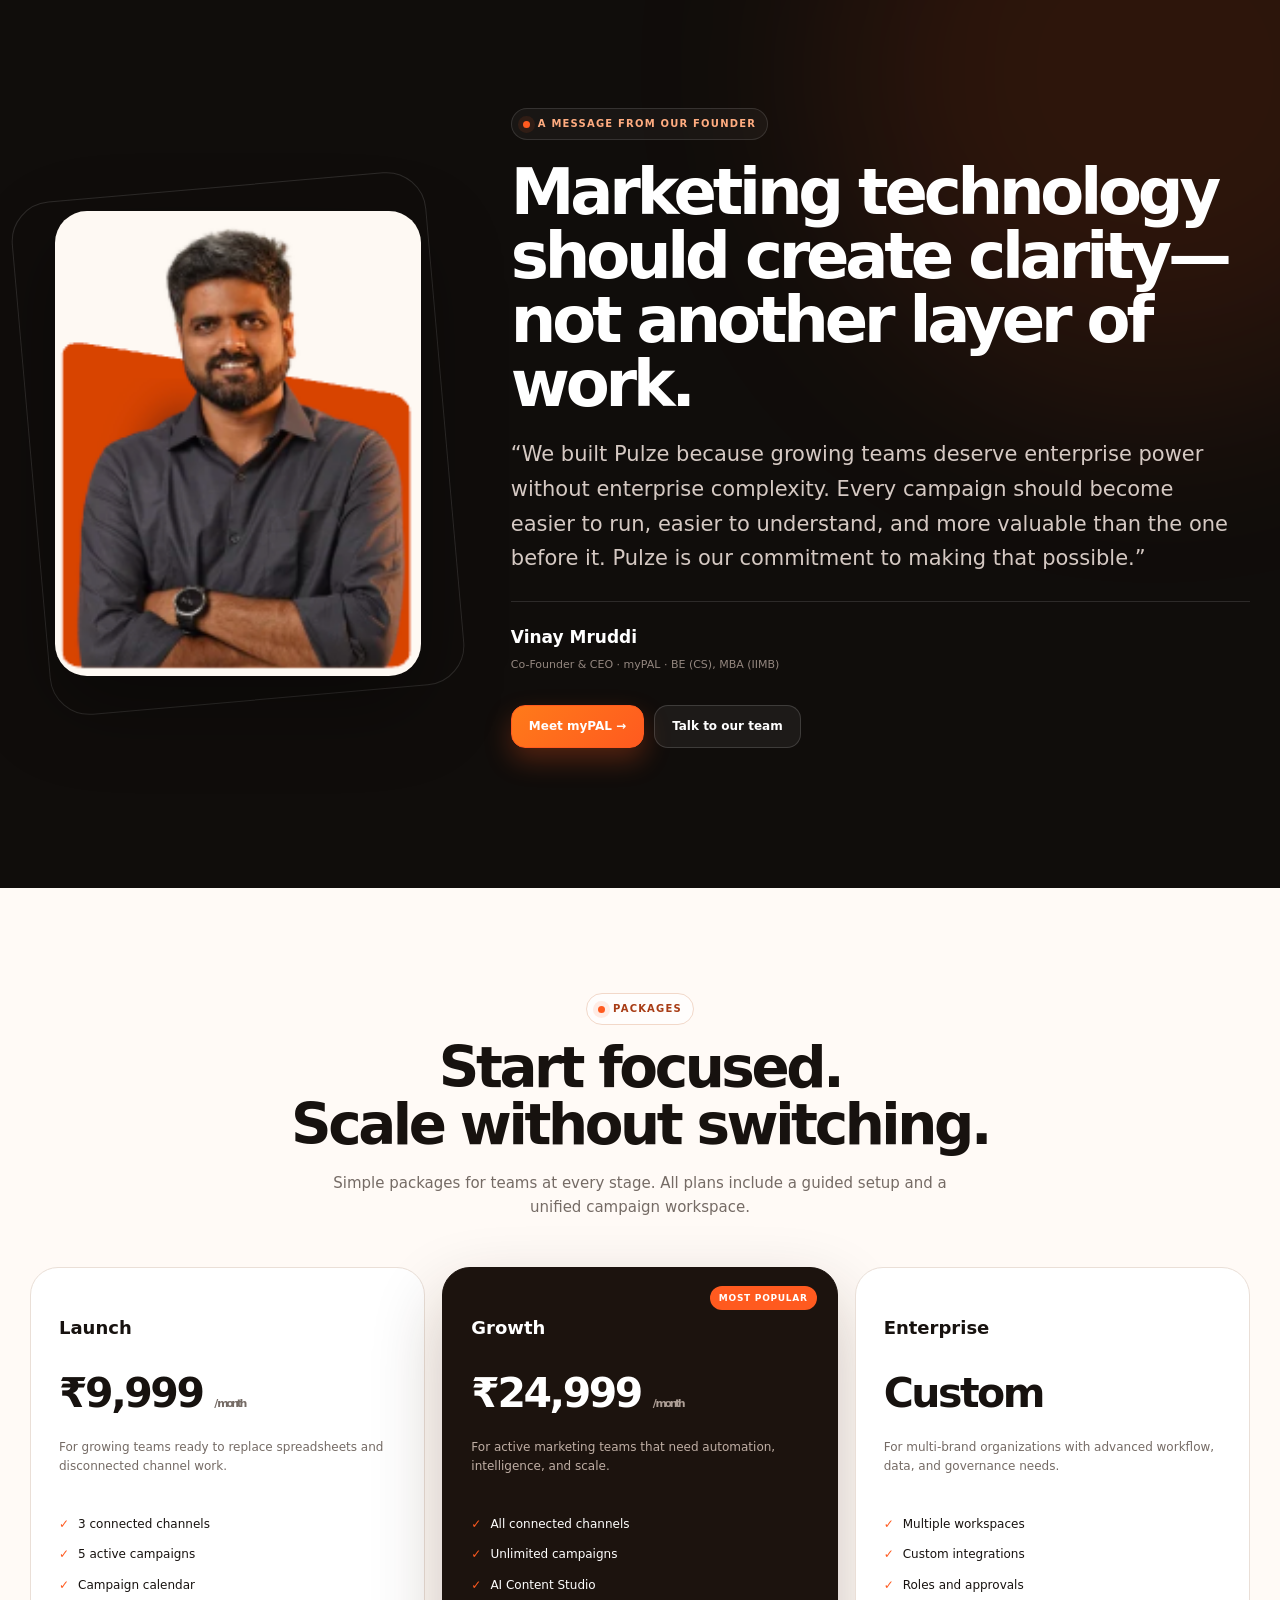
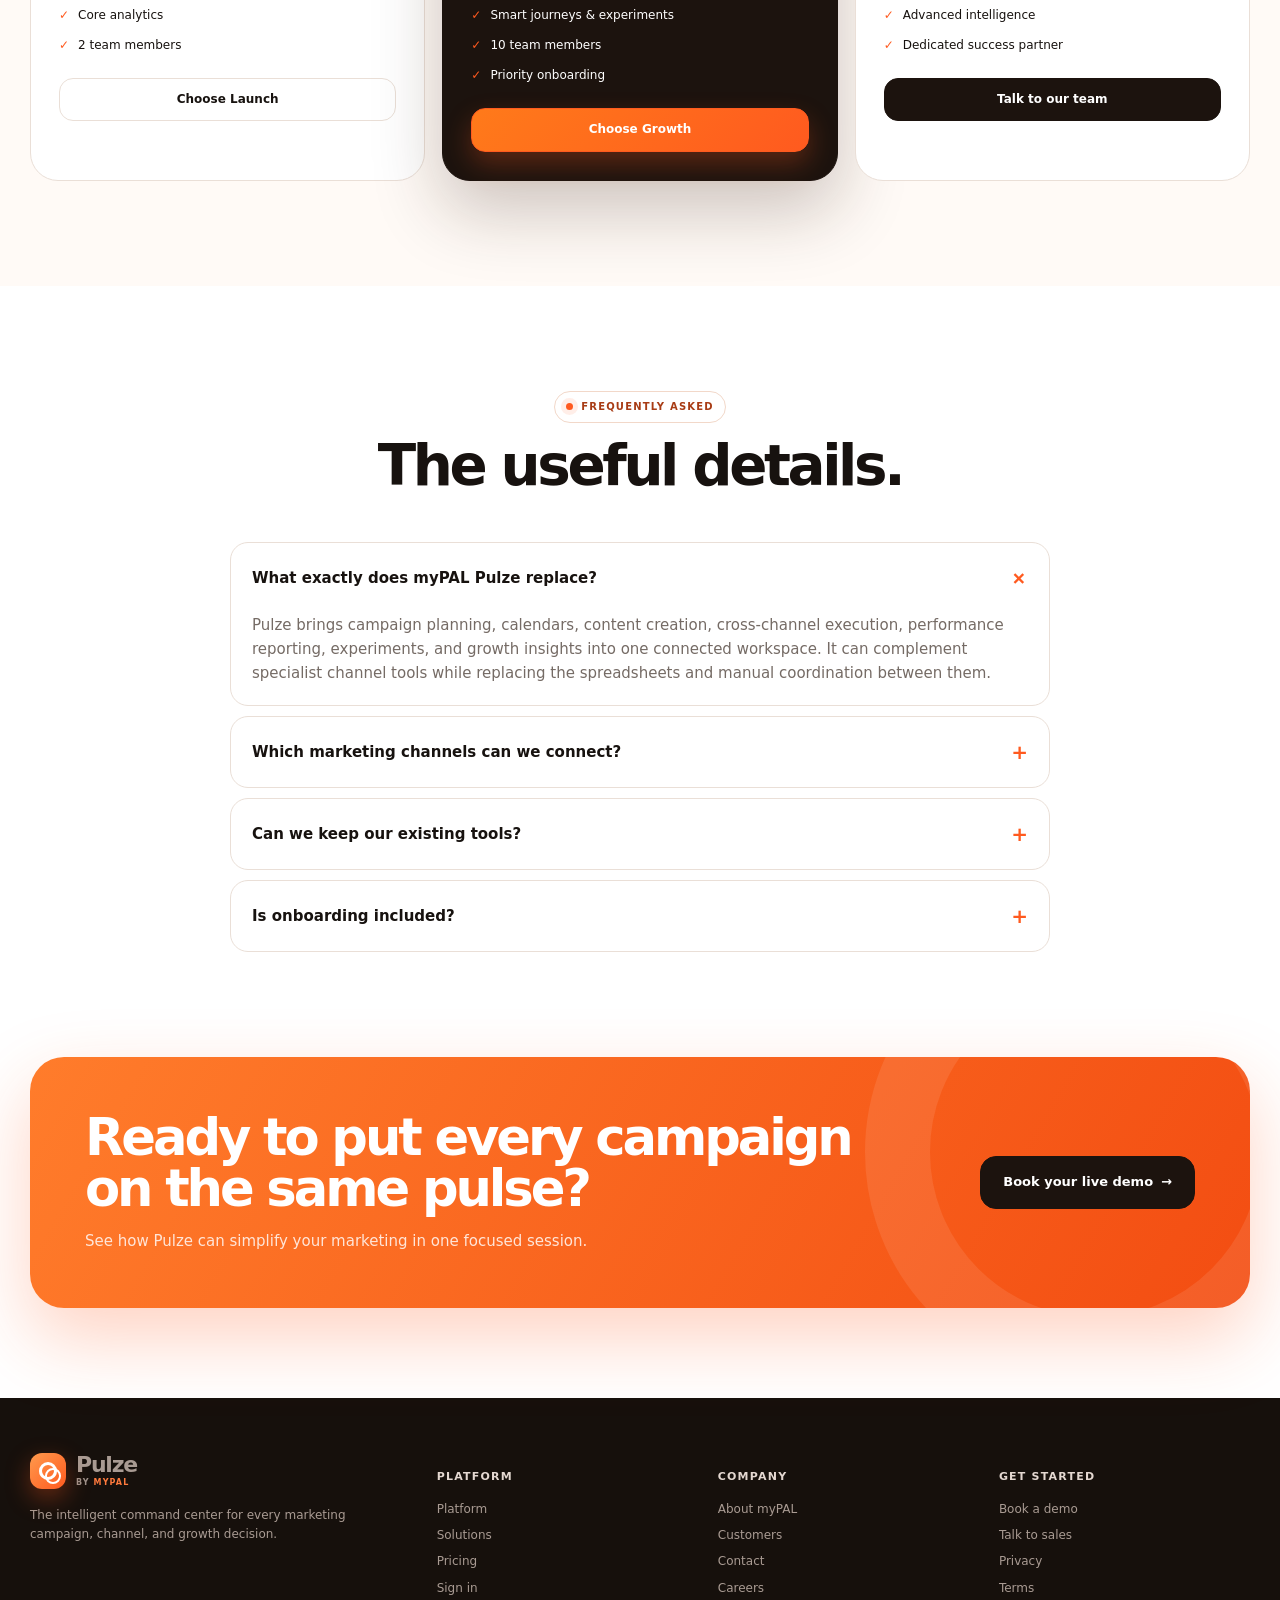
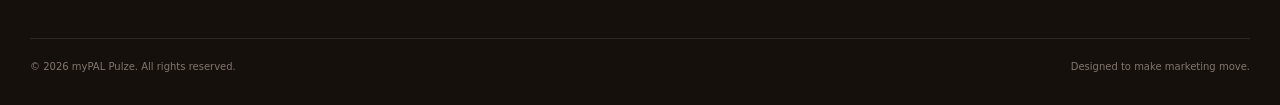
==== commit 15dced94: "Expand Pulze into enterprise multi-page website" ====
--- a/index.html
+++ b/index.html
@@ -20,13 +20,16 @@
 
     .section{padding:105px 0}.section.alt{background:var(--paper)}.section.dark{background:var(--dark);color:white;position:relative;overflow:hidden}.section.dark:before{content:"";position:absolute;width:600px;height:600px;border-radius:50%;background:rgba(255,90,31,.13);filter:blur(100px);right:-200px;top:-260px}.eyebrow{display:inline-flex;align-items:center;gap:8px;padding:7px 11px;border-radius:99px;border:1px solid #f2d8c9;background:rgba(255,255,255,.72);color:#a83c15;font-size:10px;font-weight:900;letter-spacing:.12em;text-transform:uppercase}.eyebrow i{width:7px;height:7px;border-radius:50%;background:var(--orange);box-shadow:0 0 0 5px rgba(255,90,31,.1)}.section-head{display:flex;justify-content:space-between;align-items:end;gap:30px;margin-bottom:46px}.section-head h2,.center-head h2{font-size:clamp(36px,4.4vw,61px);line-height:1;letter-spacing:-.06em;margin:15px 0 0}.section-head p{max-width:430px;color:var(--muted);margin:0}.center-head{text-align:center;max-width:760px;margin:0 auto 48px}.center-head p{color:var(--muted);margin:18px auto 0;max-width:640px}.product-grid{display:grid;grid-template-columns:repeat(12,1fr);gap:16px}.product{border:1px solid var(--line);border-radius:26px;background:#fff;padding:28px;min-height:315px;position:relative;overflow:hidden;transition:.3s;box-shadow:0 3px 0 rgba(88,43,17,.02)}.product:hover{transform:translateY(-7px);box-shadow:var(--shadow);border-color:#f1b18c}.product.big{grid-column:span 7}.product.small{grid-column:span 5}.product.third{grid-column:span 4}.product-number{font-size:10px;color:var(--orange);font-weight:900;letter-spacing:.13em}.product h3{font-size:25px;letter-spacing:-.045em;margin:13px 0 9px}.product p{color:var(--muted);max-width:420px}.product-art{position:absolute;right:20px;bottom:16px;width:45%;height:145px;perspective:700px}.mini-window{position:absolute;border:1px solid #eddcd0;background:#fff;border-radius:14px;box-shadow:0 16px 35px rgba(78,38,16,.12);padding:12px;transform:rotateY(-14deg) rotateX(8deg)}.mini-window.one{inset:5px 0 22px 28px}.mini-window.two{inset:42px 57px -2px -3px;background:#fff5ee}.mini-line{height:6px;border-radius:5px;background:#e9dfd9;margin:7px 0}.mini-line.orange{background:#ff8b4c;width:68%}.mini-chart{height:47px;background:linear-gradient(135deg,transparent 36%,rgba(255,90,31,.18) 37% 50%,transparent 51%),linear-gradient(160deg,transparent 47%,var(--orange) 48% 51%,transparent 52%);border-bottom:1px solid #eadbd2}.product-icon{width:48px;height:48px;border-radius:15px;background:#fff0e6;color:var(--orange);display:grid;place-items:center;font-size:21px;font-weight:900}.why-grid{display:grid;grid-template-columns:.9fr 1.1fr;gap:60px;align-items:center}.problem-stack{position:relative;height:520px;perspective:900px}.problem-card{position:absolute;width:74%;min-height:230px;border-radius:28px;padding:26px;box-shadow:0 30px 70px rgba(52,27,12,.22);border:1px solid rgba(255,255,255,.7);transition:.3s}.problem-card.one{left:0;top:25px;background:#fff;transform:rotateY(15deg) rotateZ(-4deg)}.problem-card.two{right:0;bottom:20px;background:linear-gradient(145deg,#ff7a2b,#f04a0d);color:white;transform:rotateY(-14deg) rotateZ(4deg)}.problem-card h3{font-size:26px;line-height:1.05;letter-spacing:-.05em}.chaos{display:grid;grid-template-columns:1fr 1fr;gap:8px}.chaos span{padding:9px;border-radius:10px;background:#f7f1ed;font-size:10px;color:#766b65}.problem-card.two .chaos span{background:rgba(255,255,255,.14);color:white}.reason-list{display:grid;gap:9px;margin-top:28px}.reason{display:grid;grid-template-columns:48px 1fr;gap:15px;align-items:start;padding:17px;border-radius:17px;border:1px solid #eee1d9;background:white;transition:.2s}.reason:hover{border-color:#f2b08a;transform:translateX(5px)}.reason-index{width:42px;height:42px;border-radius:13px;background:#fff0e7;color:var(--orange);display:grid;place-items:center;font-weight:900}.reason b{display:block}.reason p{margin:2px 0;color:var(--muted);font-size:12px}.workflow{display:grid;grid-template-columns:repeat(5,1fr);gap:12px;position:relative}.workflow:before{content:"";position:absolute;left:8%;right:8%;top:40px;height:1px;background:linear-gradient(90deg,transparent,var(--orange),transparent)}.step{position:relative;text-align:center}.step-icon{width:80px;height:80px;border-radius:24px;background:white;border:1px solid #f0d9cc;box-shadow:0 18px 35px rgba(70,34,15,.11);margin:0 auto 19px;display:grid;place-items:center;font-size:25px;color:var(--orange);position:relative;z-index:2;transition:.25s}.step:hover .step-icon{transform:translateY(-7px) rotate(-4deg);background:var(--orange);color:white}.step b{font-size:14px}.step p{font-size:11px;color:var(--muted);margin:5px auto;max-width:150px}.team-grid{display:grid;grid-template-columns:1fr .85fr;gap:50px;align-items:center}.team-visual{display:grid;grid-template-columns:1fr 1fr;gap:13px}.value-card{border:1px solid rgba(255,255,255,.12);border-radius:23px;padding:25px;background:rgba(255,255,255,.055);backdrop-filter:blur(10px);min-height:170px}.value-card:nth-child(2){transform:translateY(28px)}.value-card:nth-child(3){transform:translateY(-8px)}.value-card b{font-size:36px;display:block;color:#ff8b50;letter-spacing:-.05em}.value-card span{font-size:11px;color:#bcaea6}.team-copy p{color:#c9bdb5;font-size:16px}.team-copy .eyebrow{color:#ffad80;border-color:rgba(255,255,255,.16);background:rgba(255,255,255,.05)}.team-copy h2{font-size:clamp(38px,4.4vw,60px);line-height:1;letter-spacing:-.06em;margin:18px 0}.packages{display:grid;grid-template-columns:repeat(3,1fr);gap:17px;align-items:stretch}.price-card{border:1px solid var(--line);border-radius:28px;padding:28px;background:white;position:relative;transition:.25s}.price-card:hover{transform:translateY(-7px);box-shadow:var(--shadow)}.price-card.featured{background:var(--dark);color:white;border-color:var(--dark);transform:translateY(-13px);box-shadow:0 30px 70px rgba(45,24,12,.24)}.price-card.featured:hover{transform:translateY(-20px)}.popular{position:absolute;right:20px;top:18px;border-radius:99px;background:var(--orange);color:white;padding:5px 9px;font-size:9px;font-weight:900;text-transform:uppercase;letter-spacing:.08em}.price-card h3{font-size:18px}.price{font-size:41px;letter-spacing:-.06em;font-weight:900;margin:15px 0 2px}.price small{font-size:11px;color:var(--muted);font-weight:600}.price-card.featured .price small{color:#ac9d94}.price-desc{color:var(--muted);font-size:12px;min-height:54px}.price-card.featured .price-desc{color:#bfaea4}.feature-list{list-style:none;padding:0;margin:23px 0;display:grid;gap:11px;font-size:12px}.feature-list li:before{content:"✓";color:var(--orange);font-weight:900;margin-right:9px}.price-card .btn{width:100%}.faq{max-width:820px;margin:auto;display:grid;gap:10px}.faq-item{border:1px solid var(--line);border-radius:18px;background:white;overflow:hidden}.faq-q{width:100%;border:0;background:transparent;padding:19px 21px;display:flex;justify-content:space-between;align-items:center;font-weight:850;text-align:left;color:var(--ink)}.faq-q span:last-child{font-size:20px;color:var(--orange);transition:.2s}.faq-a{max-height:0;overflow:hidden;color:var(--muted);padding:0 21px;transition:max-height .3s,padding .3s}.faq-item.open .faq-a{max-height:170px;padding:0 21px 20px}.faq-item.open .faq-q span:last-child{transform:rotate(45deg)}.cta{padding:0 0 90px}.cta-box{border-radius:34px;background:linear-gradient(120deg,#ff7c2b,#f34d12);color:white;padding:55px;display:flex;align-items:center;justify-content:space-between;gap:30px;position:relative;overflow:hidden;box-shadow:0 30px 75px rgba(255,90,31,.27)}.cta-box:after{content:"";position:absolute;width:330px;height:330px;border:65px solid rgba(255,255,255,.09);border-radius:50%;right:-75px;top:-135px}.cta-box h2{font-size:clamp(34px,4vw,54px);line-height:1;letter-spacing:-.06em;margin:0 0 15px}.cta-box p{margin:0;color:#ffe5d8}.cta-box .btn{position:relative;z-index:2;white-space:nowrap}.footer{padding:55px 0 30px;background:#16100c;color:white}.footer-grid{display:grid;grid-template-columns:1.5fr repeat(3,1fr);gap:30px}.footer p,.footer a{color:#a99b93;font-size:12px}.footer-links{display:grid;gap:7px}.footer h4{font-size:11px;text-transform:uppercase;letter-spacing:.11em;color:#e4d8d1}.footer-bottom{border-top:1px solid rgba(255,255,255,.09);margin-top:40px;padding-top:20px;display:flex;justify-content:space-between;color:#81756e;font-size:10px}.modal-layer{position:fixed;inset:0;background:rgba(24,14,9,.64);backdrop-filter:blur(10px);z-index:100;display:none;place-items:center;padding:18px}.modal-layer.open{display:grid}.modal{width:min(600px,100%);max-height:90vh;overflow:auto;background:white;border-radius:28px;padding:27px;box-shadow:0 35px 100px rgba(20,10,5,.3);animation:pop .22s ease}.modal-head{display:flex;justify-content:space-between;gap:18px}.modal h3{font-size:26px;letter-spacing:-.04em;margin:0}.modal p{color:var(--muted)}.close{width:36px;height:36px;border:1px solid var(--line);border-radius:12px;background:white;font-size:20px}.form-grid{display:grid;grid-template-columns:1fr 1fr;gap:12px}.field{display:grid;gap:5px}.field.full{grid-column:1/-1}.field label{font-size:10px;text-transform:uppercase;letter-spacing:.08em;font-weight:900;color:#71655e}.field input,.field select,.field textarea{border:1px solid var(--line);border-radius:13px;padding:12px 13px;outline:none;background:#fffdfb;color:var(--ink)}.field textarea{min-height:90px;resize:vertical}.field input:focus,.field select:focus,.field textarea:focus{border-color:var(--orange);box-shadow:0 0 0 3px rgba(255,90,31,.1)}.toast-stack{position:fixed;right:22px;bottom:22px;z-index:120;display:grid;gap:8px}.toast{background:#1e1510;color:white;border-radius:15px;padding:13px 16px;box-shadow:0 18px 50px rgba(20,10,5,.3);display:flex;gap:10px;min-width:270px;animation:toast .25s ease}.toast i{width:9px;height:9px;border-radius:50%;background:var(--orange);margin-top:6px}.toast b{font-size:12px;display:block}.toast span{font-size:10px;color:#b8aaa2}.reveal{opacity:0;transform:translateY(26px);transition:opacity .7s ease,transform .7s ease}.reveal.visible{opacity:1;transform:none}@keyframes float{50%{transform:translateY(-12px) translateZ(80px)}}@keyframes dataPulse{from{transform:translateX(-150px);opacity:0}25%{opacity:1}to{transform:translateX(20px);opacity:0}}@keyframes pop{from{opacity:0;transform:translateY(12px) scale(.97)}}@keyframes toast{from{opacity:0;transform:translateY(10px)}}@media(max-width:1050px){.nav-links{display:none}.menu{display:block;margin-left:auto}.nav-actions .btn:first-child{display:none}.hero-grid,.why-grid,.team-grid{grid-template-columns:1fr}.hero{padding-top:140px}.hero-copy{max-width:680px}.hero-product{height:640px;max-width:800px;margin:auto;width:100%}.stats{margin-top:-30px}.product.big,.product.small{grid-column:span 6}.product.third{grid-column:span 4}.team-copy{order:-1}.workflow{grid-template-columns:repeat(3,1fr);gap:28px}.workflow:before{display:none}.footer-grid{grid-template-columns:2fr 1fr 1fr}.footer-grid>div:last-child{grid-column:2}.packages{gap:10px}}@media(max-width:720px){.wrap{width:min(100% - 28px,1220px)}.nav{top:10px}.nav-inner{height:59px;border-radius:17px;padding-left:13px}.nav-actions{display:none}.logo{font-size:16px}.hero{padding-top:120px;min-height:auto}.hero-grid{gap:10px}.hero h1{font-size:51px}.hero-copy{font-size:15px}.trust-row{align-items:flex-start;gap:10px;flex-direction:column}.hero-product{height:440px;width:128%;margin-left:-14%;transform:scale(.76)}.dash-stage{inset:10px -10px 10px 10px}.float-node{display:none}.stats-inner{grid-template-columns:1fr 1fr;padding:17px}.stat{padding:12px 15px}.stat:nth-child(2){border-right:0}.stat:nth-child(-n+2){border-bottom:1px solid rgba(255,255,255,.12)}.stat b{font-size:24px}.section{padding:78px 0}.section-head{display:block}.section-head p{margin-top:17px}.product-grid{display:grid;grid-template-columns:1fr}.product.big,.product.small,.product.third{grid-column:auto}.product-art{opacity:.65}.problem-stack{height:440px}.problem-card{width:82%;min-height:205px}.workflow{grid-template-columns:1fr 1fr}.packages{grid-template-columns:1fr}.price-card.featured{transform:none}.price-card.featured:hover{transform:translateY(-7px)}.team-visual{grid-template-columns:1fr 1fr}.value-card{padding:18px}.value-card:nth-child(2),.value-card:nth-child(3){transform:none}.cta-box{padding:35px 27px;display:block}.cta-box .btn{margin-top:24px}.footer-grid{grid-template-columns:1fr 1fr}.footer-grid>div:first-child{grid-column:1/-1}.footer-grid>div:last-child{grid-column:auto}.form-grid{grid-template-columns:1fr}.field.full{grid-column:auto}}@media(max-width:430px){.hero h1{font-size:43px}.hero-product{height:370px;transform:scale(.63);width:156%;margin-left:-28%}.workflow{grid-template-columns:1fr}.footer-bottom{display:block}.footer-bottom span{display:block;margin-top:7px}.hero-actions .btn{width:100%}}@media(prefers-reduced-motion:reduce){html{scroll-behavior:auto}*,*:before,*:after{animation:none!important;transition:none!important}.reveal{opacity:1;transform:none}.dash-stage{transform:rotateX(7deg) rotateY(-12deg)!important}}
   </style>
+  <style>
+    .brand-lockup{display:flex;align-items:center;gap:10px;color:white}.brand-type{display:grid;line-height:.82}.brand-type strong{font-size:22px;letter-spacing:-.055em}.brand-type small{margin-top:6px;color:#9e918a;font-size:8px;font-weight:900;letter-spacing:.14em;text-transform:uppercase}.brand-type small b{color:#ff7a3d}.partner-cloud{position:relative;z-index:5;background:#fff;padding:38px 0 30px;border-bottom:1px solid #f0e6e0}.partner-intro{text-align:center;color:#897c75;font-size:10px;font-weight:900;text-transform:uppercase;letter-spacing:.15em;margin-bottom:20px}.logo-marquee{overflow:hidden;mask-image:linear-gradient(90deg,transparent,#000 10%,#000 90%,transparent)}.logo-track{display:flex;width:max-content;gap:16px;animation:marquee 25s linear infinite}.logo-track:hover{animation-play-state:paused}.partner-logo{width:205px;height:104px;border:1px solid #eee3dc;border-radius:18px;background:white;display:grid;place-items:center;padding:11px;box-shadow:0 8px 30px rgba(72,39,20,.045)}.partner-logo img{max-width:100%;max-height:82px;object-fit:contain;filter:saturate(.85);transition:.25s}.partner-logo:hover img{filter:none;transform:scale(1.04)}.testimonial-zone{padding:96px 0;background:#f8f5f2;overflow:hidden}.testimonial-top{display:flex;justify-content:space-between;align-items:end;margin-bottom:32px}.testimonial-top h2{font-size:clamp(38px,4.5vw,60px);line-height:1;letter-spacing:-.06em;margin:15px 0 0}.slider-controls{display:flex;gap:8px}.slider-btn{width:43px;height:43px;border:1px solid #dfd2ca;background:white;border-radius:13px;color:#e85017;font-size:19px}.testimonial-viewport{overflow:hidden}.testimonial-track{display:flex;transition:transform .65s cubic-bezier(.2,.8,.2,1)}.testimonial-slide{min-width:100%;display:grid;grid-template-columns:.82fr 1.18fr;gap:0;border-radius:31px;overflow:hidden;background:#11100f;color:white;box-shadow:0 30px 80px rgba(47,28,17,.2)}.testimonial-media{min-height:520px;position:relative;overflow:hidden;background:#231913}.testimonial-media img{width:100%;height:100%;object-fit:cover;position:absolute;inset:0}.testimonial-media:after{content:"";position:absolute;inset:0;background:linear-gradient(90deg,transparent 55%,#11100f)}.testimonial-copy{padding:54px;display:flex;flex-direction:column;justify-content:center;position:relative}.testimonial-mark{font-size:80px;line-height:.7;color:var(--orange);font-family:Georgia,serif}.testimonial-copy blockquote{font-size:clamp(25px,3vw,40px);line-height:1.2;letter-spacing:-.045em;margin:22px 0}.testimonial-copy blockquote em{font-style:normal;color:#ff8a4f}.testimonial-person{display:flex;align-items:center;justify-content:space-between;border-top:1px solid rgba(255,255,255,.12);padding-top:23px}.testimonial-person b{display:block}.testimonial-person span{font-size:11px;color:#91847e}.case-link{color:#ff8a4f!important;font-weight:850}.testimonial-dots{display:flex;justify-content:center;gap:7px;margin-top:21px}.testimonial-dot{width:7px;height:7px;border:0;padding:0;border-radius:50%;background:#d2c5be}.testimonial-dot.active{width:23px;border-radius:5px;background:var(--orange)}.founder-section{padding:110px 0;background:#100d0b;color:white;position:relative;overflow:hidden}.founder-section:before{content:"";position:absolute;width:650px;height:650px;border-radius:50%;background:rgba(255,83,20,.12);filter:blur(100px);right:-200px;top:-250px}.founder-grid{display:grid;grid-template-columns:.72fr 1.28fr;gap:65px;align-items:center;position:relative}.founder-portrait{position:relative;padding:25px}.founder-portrait:before{content:"";position:absolute;inset:0;border:1px solid rgba(255,255,255,.12);border-radius:40px;transform:rotate(-5deg)}.founder-portrait img{display:block;width:100%;border-radius:32px;position:relative;box-shadow:0 30px 80px rgba(0,0,0,.34)}.founder-copy .eyebrow{color:#ffac80;border-color:rgba(255,255,255,.12);background:rgba(255,255,255,.04)}.founder-copy h2{font-size:clamp(40px,5vw,68px);line-height:1;letter-spacing:-.065em;margin:20px 0}.founder-quote{font-size:21px;line-height:1.65;color:#d5c9c3;max-width:720px}.founder-sign{margin-top:25px;padding-top:22px;border-top:1px solid rgba(255,255,255,.12)}.founder-sign b{display:block;font-size:17px}.founder-sign span{color:#93867f;font-size:11px}.enterprise-nav-link{position:relative}.enterprise-nav-link:after{content:"";position:absolute;left:0;right:100%;bottom:-7px;height:2px;background:var(--orange);transition:.2s}.enterprise-nav-link:hover:after{right:0}@keyframes marquee{to{transform:translateX(calc(-50% - 8px))}}@media(max-width:800px){.testimonial-slide,.founder-grid{grid-template-columns:1fr}.testimonial-media{min-height:360px}.testimonial-media:after{background:linear-gradient(0deg,#11100f,transparent 50%)}.testimonial-copy{padding:32px}.testimonial-top{display:block}.slider-controls{margin-top:18px}.partner-logo{width:160px;height:88px}.founder-grid{gap:25px}.founder-portrait{max-width:400px;margin:auto}.brand-type strong{font-size:19px}}@media(prefers-reduced-motion:reduce){.logo-track{animation:none}}
+  </style>
 </head>
 <body>
   <header class="nav">
     <div class="wrap nav-inner">
-      <a class="logo" href="#home" aria-label="myPAL Pulze home"><span class="logo-mark"></span><span>myPAL <b style="color:var(--orange)">Pulze</b></span></a>
+      <a class="brand-lockup" href="index.html" aria-label="Pulze by myPAL home"><span class="logo-mark"></span><span class="brand-type"><strong>Pulze</strong><small>by <b>myPAL</b></small></span></a>
       <nav class="nav-links" aria-label="Primary navigation">
-        <a href="#products">Products</a><a href="#why">Why Pulze</a><a href="#how">How it works</a><a href="#about">About us</a><a href="#packages">Packages</a>
+        <a class="enterprise-nav-link" href="platform.html">Platform</a><a class="enterprise-nav-link" href="solutions.html">Solutions</a><a class="enterprise-nav-link" href="customers.html">Customers</a><a class="enterprise-nav-link" href="pricing.html">Pricing</a><a class="enterprise-nav-link" href="company.html">Company</a>
       </nav>
       <div class="nav-actions"><button class="btn" data-action="login">Sign in</button><button class="btn primary" data-action="demo">Book a demo</button></div>
       <button class="menu" id="menuBtn" aria-label="Open menu">☰</button>
@@ -97,6 +100,25 @@
       </div>
     </section>
 
+    <section class="partner-cloud" aria-label="Partner institutions">
+      <div class="partner-intro">Trusted relationships across education, healthcare, and community-led brands</div>
+      <div class="logo-marquee"><div class="logo-track">
+        <div class="partner-logo"><img src="assets/partner-bgs.png" alt="BGS partner logo"></div><div class="partner-logo"><img src="assets/partner-kle.png" alt="KLE partner logo"></div><div class="partner-logo"><img src="assets/partner-surana.png" alt="Surana partner logo"></div><div class="partner-logo"><img src="assets/partner-st-josephs.png" alt="St. Joseph's partner logo"></div><div class="partner-logo"><img src="assets/partner-bendre-dharwad.png" alt="Bendre Dharwad partner logo"></div>
+        <div class="partner-logo" aria-hidden="true"><img src="assets/partner-bgs.png" alt=""></div><div class="partner-logo" aria-hidden="true"><img src="assets/partner-kle.png" alt=""></div><div class="partner-logo" aria-hidden="true"><img src="assets/partner-surana.png" alt=""></div><div class="partner-logo" aria-hidden="true"><img src="assets/partner-st-josephs.png" alt=""></div><div class="partner-logo" aria-hidden="true"><img src="assets/partner-bendre-dharwad.png" alt=""></div>
+      </div></div>
+    </section>
+
+    <section class="testimonial-zone">
+      <div class="wrap">
+        <div class="testimonial-top"><div><span class="eyebrow"><i></i> Customer evidence</span><h2>Built for real teams.<br>Proven in real workflows.</h2></div><div class="slider-controls"><button class="slider-btn" data-testimonial="prev" aria-label="Previous testimonial">←</button><button class="slider-btn" data-testimonial="next" aria-label="Next testimonial">→</button></div></div>
+        <div class="testimonial-viewport"><div class="testimonial-track" id="testimonialTrack">
+          <article class="testimonial-slide"><div class="testimonial-media"><img src="assets/customer-vasanth.png" alt="Vasanth Mundhe, founder of Munde Banni Podcast"></div><div class="testimonial-copy"><span class="testimonial-mark">“</span><blockquote>Pulze transformed how we <em>reach our audience.</em> Episode launches, newsletters, webinars, and meetups now run effortlessly.</blockquote><div class="testimonial-person"><div><b>Vasanth Mundhe</b><span>Founder · Munde Banni Podcast</span></div><a class="case-link" href="customers.html">View customer story →</a></div></div></article>
+          <article class="testimonial-slide"><div class="testimonial-media"><img src="assets/customer-prashanth.png" alt="Dr. Prashanth R Reddy of Sakra World Hospital"></div><div class="testimonial-copy"><span class="testimonial-mark">“</span><blockquote>Pulze simplified communication across our department. Everything reaches <em>the right audience at the right time.</em></blockquote><div class="testimonial-person"><div><b>Dr. Prashanth R Reddy</b><span>Senior Consultant & Surgeon · Sakra World Hospital</span></div><a class="case-link" href="customers.html">View customer story →</a></div></div></article>
+        </div></div>
+        <div class="testimonial-dots"><button class="testimonial-dot active" data-slide="0" aria-label="Show first testimonial"></button><button class="testimonial-dot" data-slide="1" aria-label="Show second testimonial"></button></div>
+      </div>
+    </section>
+
     <div class="stats"><div class="wrap stats-inner">
       <div class="stat"><b>6+</b><span>Channels, one view</span></div><div class="stat"><b>3.4×</b><span>Faster campaign launch</span></div><div class="stat"><b>42%</b><span>Less reporting effort</span></div><div class="stat"><b>24/7</b><span>Live performance pulse</span></div>
     </div></div>
@@ -142,12 +164,7 @@
       </div>
     </section>
 
-    <section class="section dark" id="about">
-      <div class="wrap team-grid">
-        <div class="team-copy reveal"><span class="eyebrow"><i></i> Who we are</span><h2>Built by people who believe growth should feel clear.</h2><p>myPAL builds practical, intelligent products that remove operational friction. Pulze brings that philosophy to marketing: powerful enough for ambitious teams, simple enough to become the place they work every day.</p><button class="btn primary large" data-action="story">Our story <span>→</span></button></div>
-        <div class="team-visual reveal"><div class="value-card"><b>Human</b><span>Technology should amplify judgment, not bury it.</span></div><div class="value-card"><b>Clear</b><span>Every screen should help the next decision happen.</span></div><div class="value-card"><b>Useful</b><span>We build for real workflows, not feature checklists.</span></div><div class="value-card"><b>Bold</b><span>Great products should create a little bit of magic.</span></div></div>
-      </div>
-    </section>
+    <section class="founder-section" id="about"><div class="wrap founder-grid"><div class="founder-portrait reveal"><img src="assets/founder-vinay.png" alt="Vinay Mruddi, Co-Founder and CEO of myPAL"></div><div class="founder-copy reveal"><span class="eyebrow"><i></i> A message from our founder</span><h2>Marketing technology should create clarity—not another layer of work.</h2><p class="founder-quote">“We built Pulze because growing teams deserve enterprise power without enterprise complexity. Every campaign should become easier to run, easier to understand, and more valuable than the one before it. Pulze is our commitment to making that possible.”</p><div class="founder-sign"><b>Vinay Mruddi</b><span>Co-Founder & CEO · myPAL · BE (CS), MBA (IIMB)</span></div><div class="hero-actions"><a class="btn primary" href="company.html">Meet myPAL →</a><button class="btn" data-action="demo">Talk to our team</button></div></div></div></section>
 
     <section class="section alt" id="packages">
       <div class="wrap"><div class="center-head reveal"><span class="eyebrow"><i></i> Packages</span><h2>Start focused.<br>Scale without switching.</h2><p>Simple packages for teams at every stage. All plans include a guided setup and a unified campaign workspace.</p></div>
@@ -172,9 +189,9 @@
   </main>
 
   <footer class="footer"><div class="wrap"><div class="footer-grid">
-    <div><a class="logo" href="#home"><span class="logo-mark"></span><span>myPAL <b style="color:var(--orange)">Pulze</b></span></a><p style="max-width:320px;margin-top:17px">The intelligent command center for every marketing campaign, channel, and growth decision.</p></div>
-    <div><h4>Platform</h4><div class="footer-links"><a href="#products">Products</a><a href="#how">How it works</a><a href="#packages">Packages</a><a href="#" data-action="login">Sign in</a></div></div>
-    <div><h4>Company</h4><div class="footer-links"><a href="#about">About myPAL</a><a href="#" data-action="story">Our story</a><a href="#" data-action="contact">Contact</a><a href="#" data-action="careers">Careers</a></div></div>
+    <div><a class="brand-lockup" href="index.html"><span class="logo-mark"></span><span class="brand-type"><strong>Pulze</strong><small>by <b>myPAL</b></small></span></a><p style="max-width:320px;margin-top:17px">The intelligent command center for every marketing campaign, channel, and growth decision.</p></div>
+    <div><h4>Platform</h4><div class="footer-links"><a href="platform.html">Platform</a><a href="solutions.html">Solutions</a><a href="pricing.html">Pricing</a><a href="#" data-action="login">Sign in</a></div></div>
+    <div><h4>Company</h4><div class="footer-links"><a href="company.html">About myPAL</a><a href="customers.html">Customers</a><a href="#" data-action="contact">Contact</a><a href="#" data-action="careers">Careers</a></div></div>
     <div><h4>Get started</h4><div class="footer-links"><a href="#" data-action="demo">Book a demo</a><a href="#" data-action="contact">Talk to sales</a><a href="#" data-action="privacy">Privacy</a><a href="#" data-action="terms">Terms</a></div></div>
   </div><div class="footer-bottom">© 2026 myPAL Pulze. All rights reserved.<span>Designed to make marketing move.</span></div></div></footer>
 
@@ -191,9 +208,10 @@
     document.addEventListener('submit',e=>{if(e.target.id==='leadForm'){e.preventDefault();modalLayer.classList.remove('open');toast('You’re on the Pulze list','Thanks—we’ll use these details to tailor your product walkthrough.')}})
     modalLayer.addEventListener('click',e=>{if(e.target===modalLayer)modalLayer.classList.remove('open')});
     document.addEventListener('keydown',e=>{if(e.key==='Escape')modalLayer.classList.remove('open')});
-    const menuBtn=document.getElementById('menuBtn');menuBtn.addEventListener('click',()=>showModal('Explore Pulze','Jump to any part of the experience.',`<div style="display:grid;gap:8px">${[['Products','#products'],['Why Pulze','#why'],['How it works','#how'],['About us','#about'],['Packages','#packages']].map(x=>`<a class="btn" href="${x[1]}" onclick="document.getElementById('modalLayer').classList.remove('open')">${x[0]}</a>`).join('')}<button class="btn primary" data-action="demo">Book a demo</button></div>`));
+    const menuBtn=document.getElementById('menuBtn');menuBtn.addEventListener('click',()=>showModal('Explore Pulze','Choose a part of the Pulze enterprise experience.',`<div style="display:grid;gap:8px">${[['Platform','platform.html'],['Solutions','solutions.html'],['Customers','customers.html'],['Pricing','pricing.html'],['Company','company.html']].map(x=>`<a class="btn" href="${x[1]}">${x[0]}</a>`).join('')}<button class="btn primary" data-action="demo">Book a demo</button></div>`));
     const reduce=matchMedia('(prefers-reduced-motion: reduce)').matches,scene=document.getElementById('scene'),dashStage=document.getElementById('dashStage');
     if(!reduce){scene.addEventListener('pointermove',e=>{const r=scene.getBoundingClientRect(),x=(e.clientX-r.left)/r.width-.5,y=(e.clientY-r.top)/r.height-.5;dashStage.style.transform=`rotateX(${7-y*5}deg) rotateY(${-12+x*7}deg) rotateZ(${1+x}deg) translate3d(${x*4}px,${y*4}px,0)`});scene.addEventListener('pointerleave',()=>{dashStage.style.transform='rotateX(7deg) rotateY(-12deg) rotateZ(1deg)'})}
+    let testimonialIndex=0;const testimonialTrack=document.getElementById('testimonialTrack'),testimonialDots=[...document.querySelectorAll('.testimonial-dot')];function showTestimonial(index){testimonialIndex=(index+2)%2;testimonialTrack.style.transform=`translateX(-${testimonialIndex*100}%)`;testimonialDots.forEach((dot,i)=>dot.classList.toggle('active',i===testimonialIndex))}document.addEventListener('click',e=>{const control=e.target.closest('[data-testimonial]');if(control)showTestimonial(testimonialIndex+(control.dataset.testimonial==='next'?1:-1));const dot=e.target.closest('[data-slide]');if(dot)showTestimonial(+dot.dataset.slide)});if(!reduce)setInterval(()=>showTestimonial(testimonialIndex+1),7000);
     const observer=new IntersectionObserver(entries=>entries.forEach(entry=>entry.isIntersecting&&entry.target.classList.add('visible')),{threshold:.12});document.querySelectorAll('.reveal').forEach(el=>observer.observe(el));
   </script>
 </body>
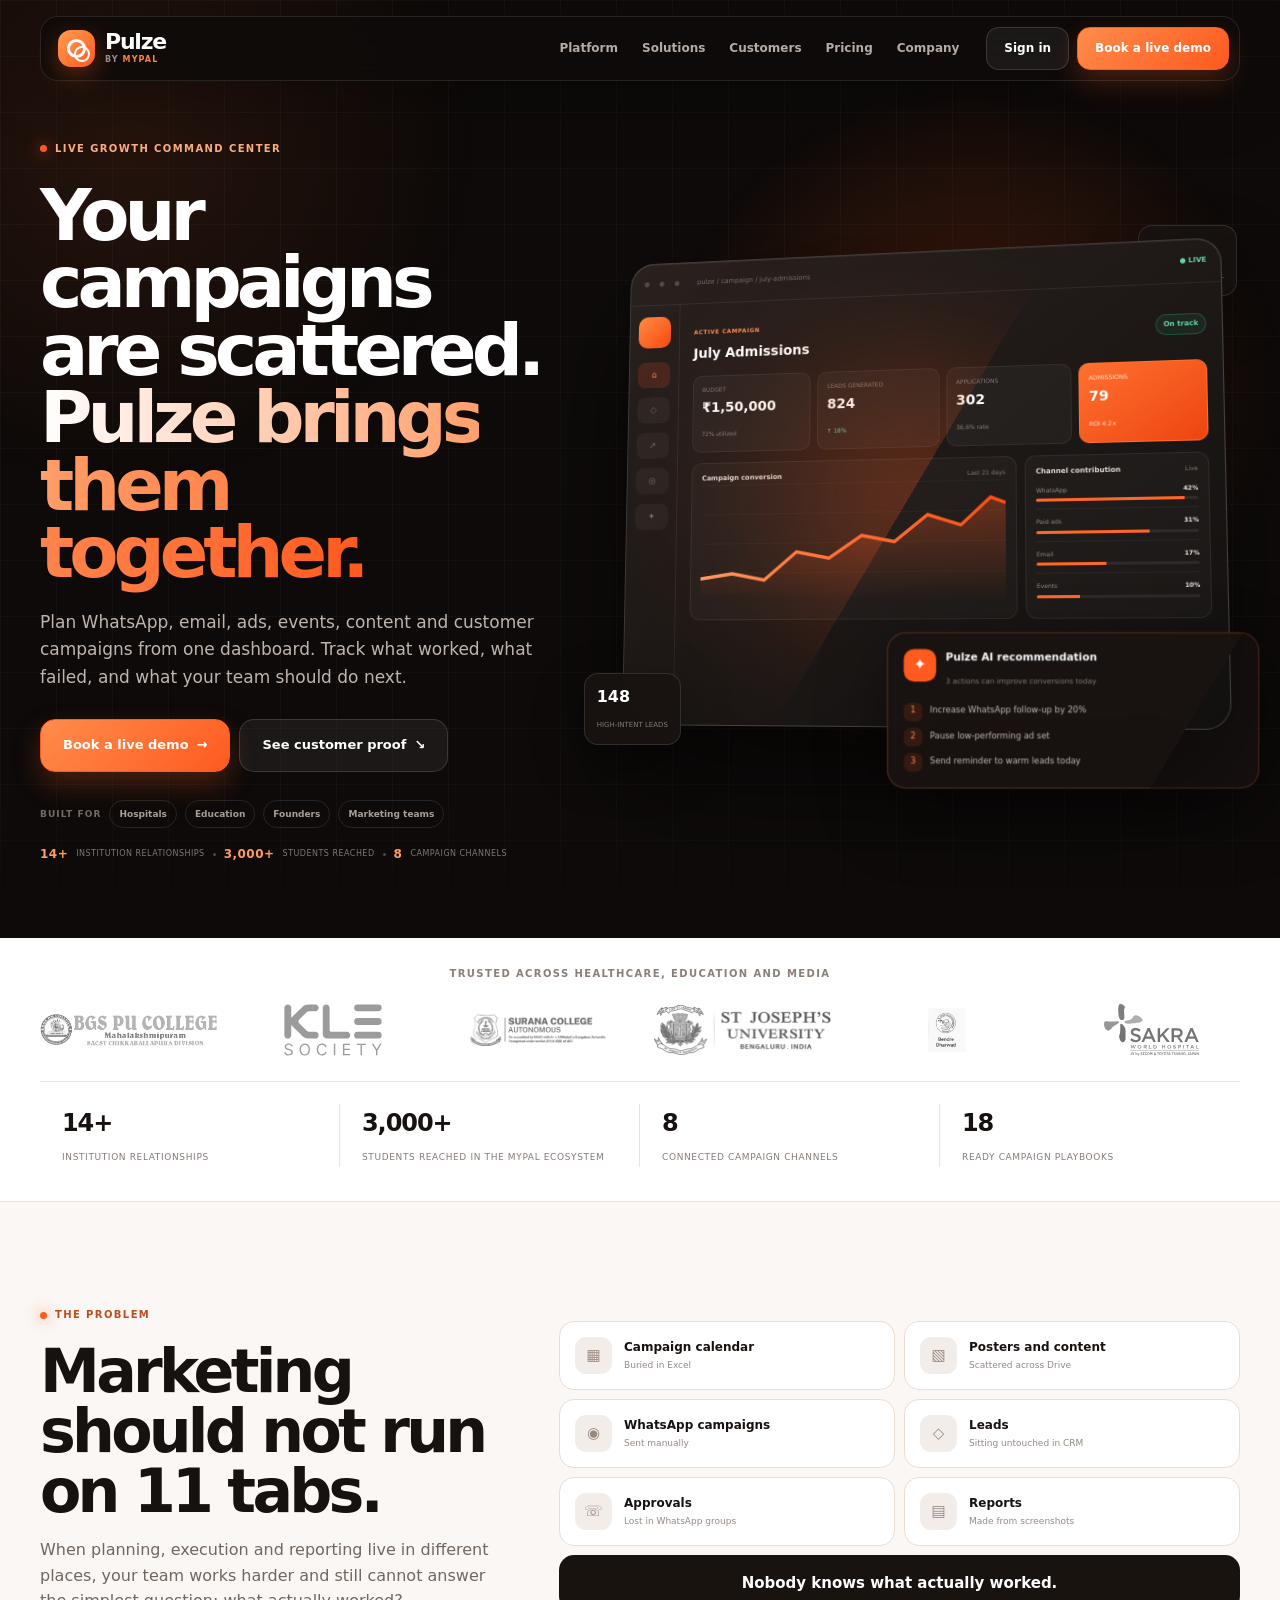
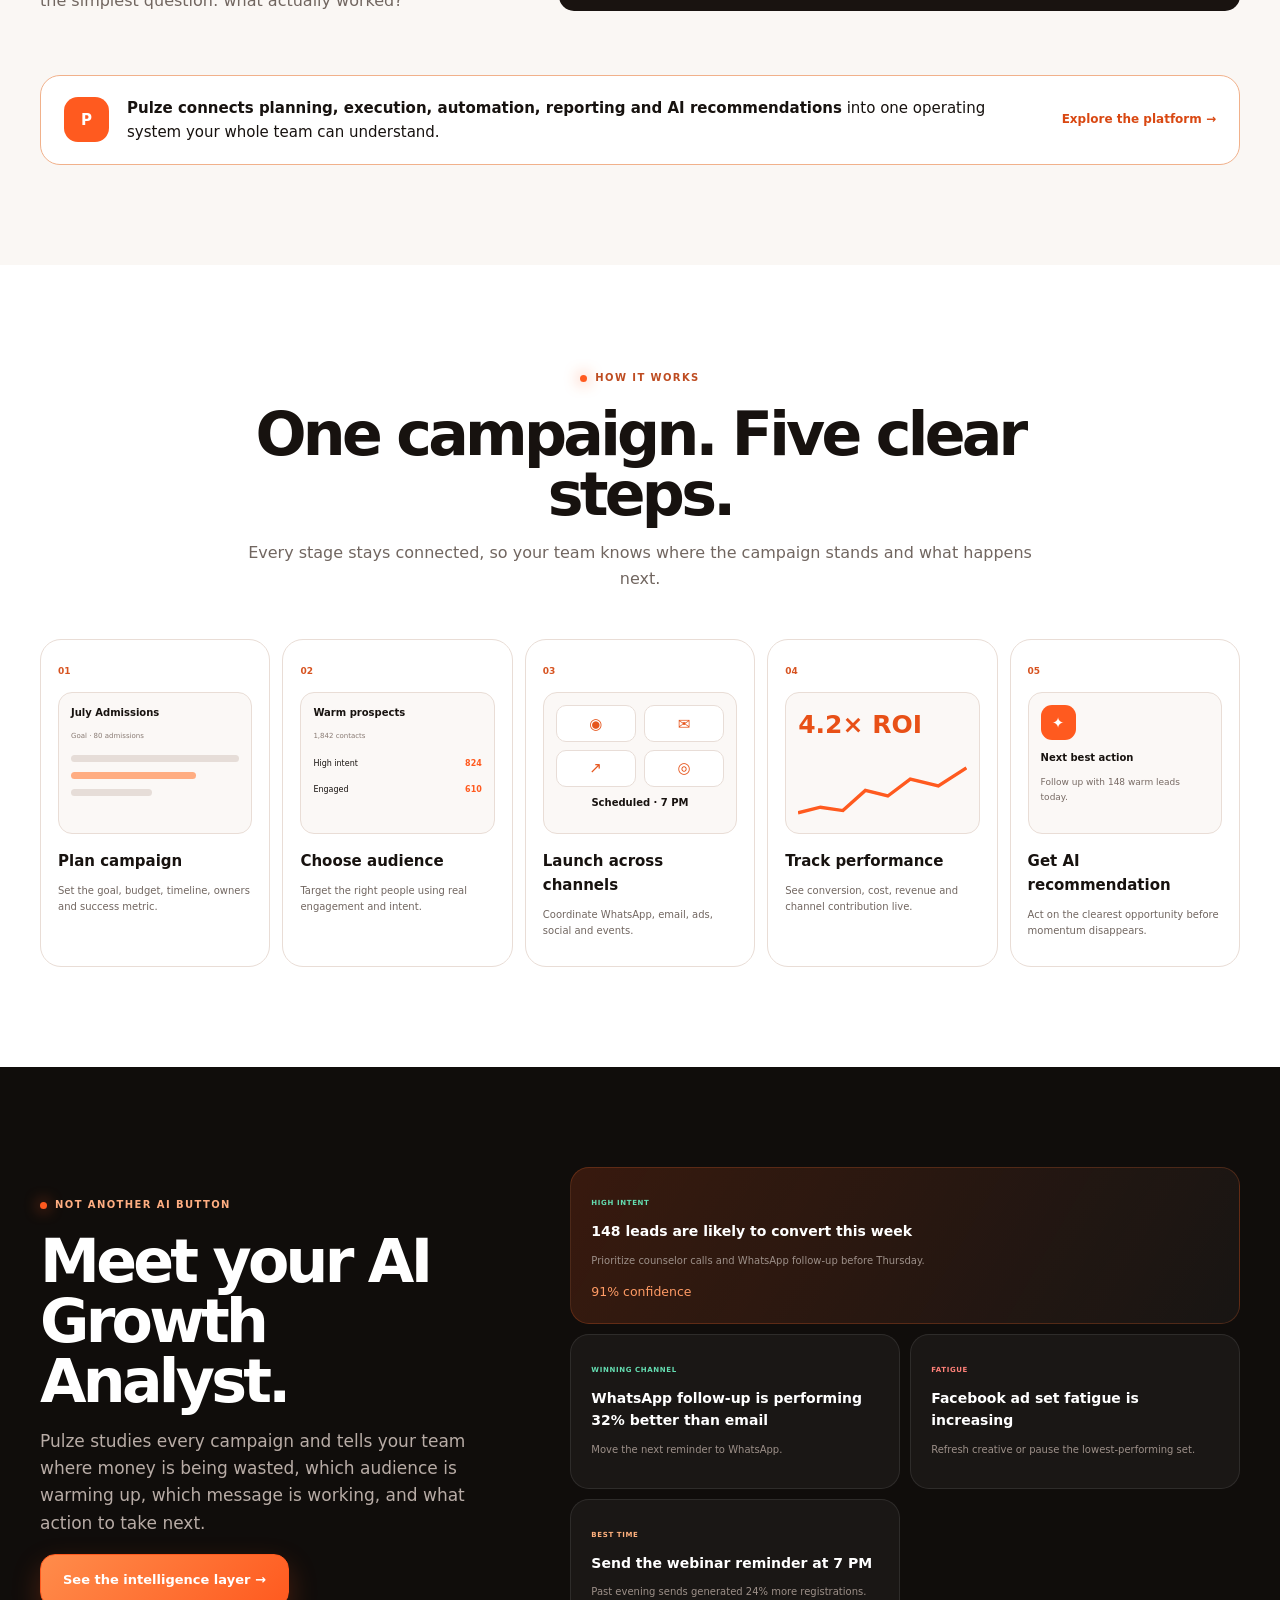
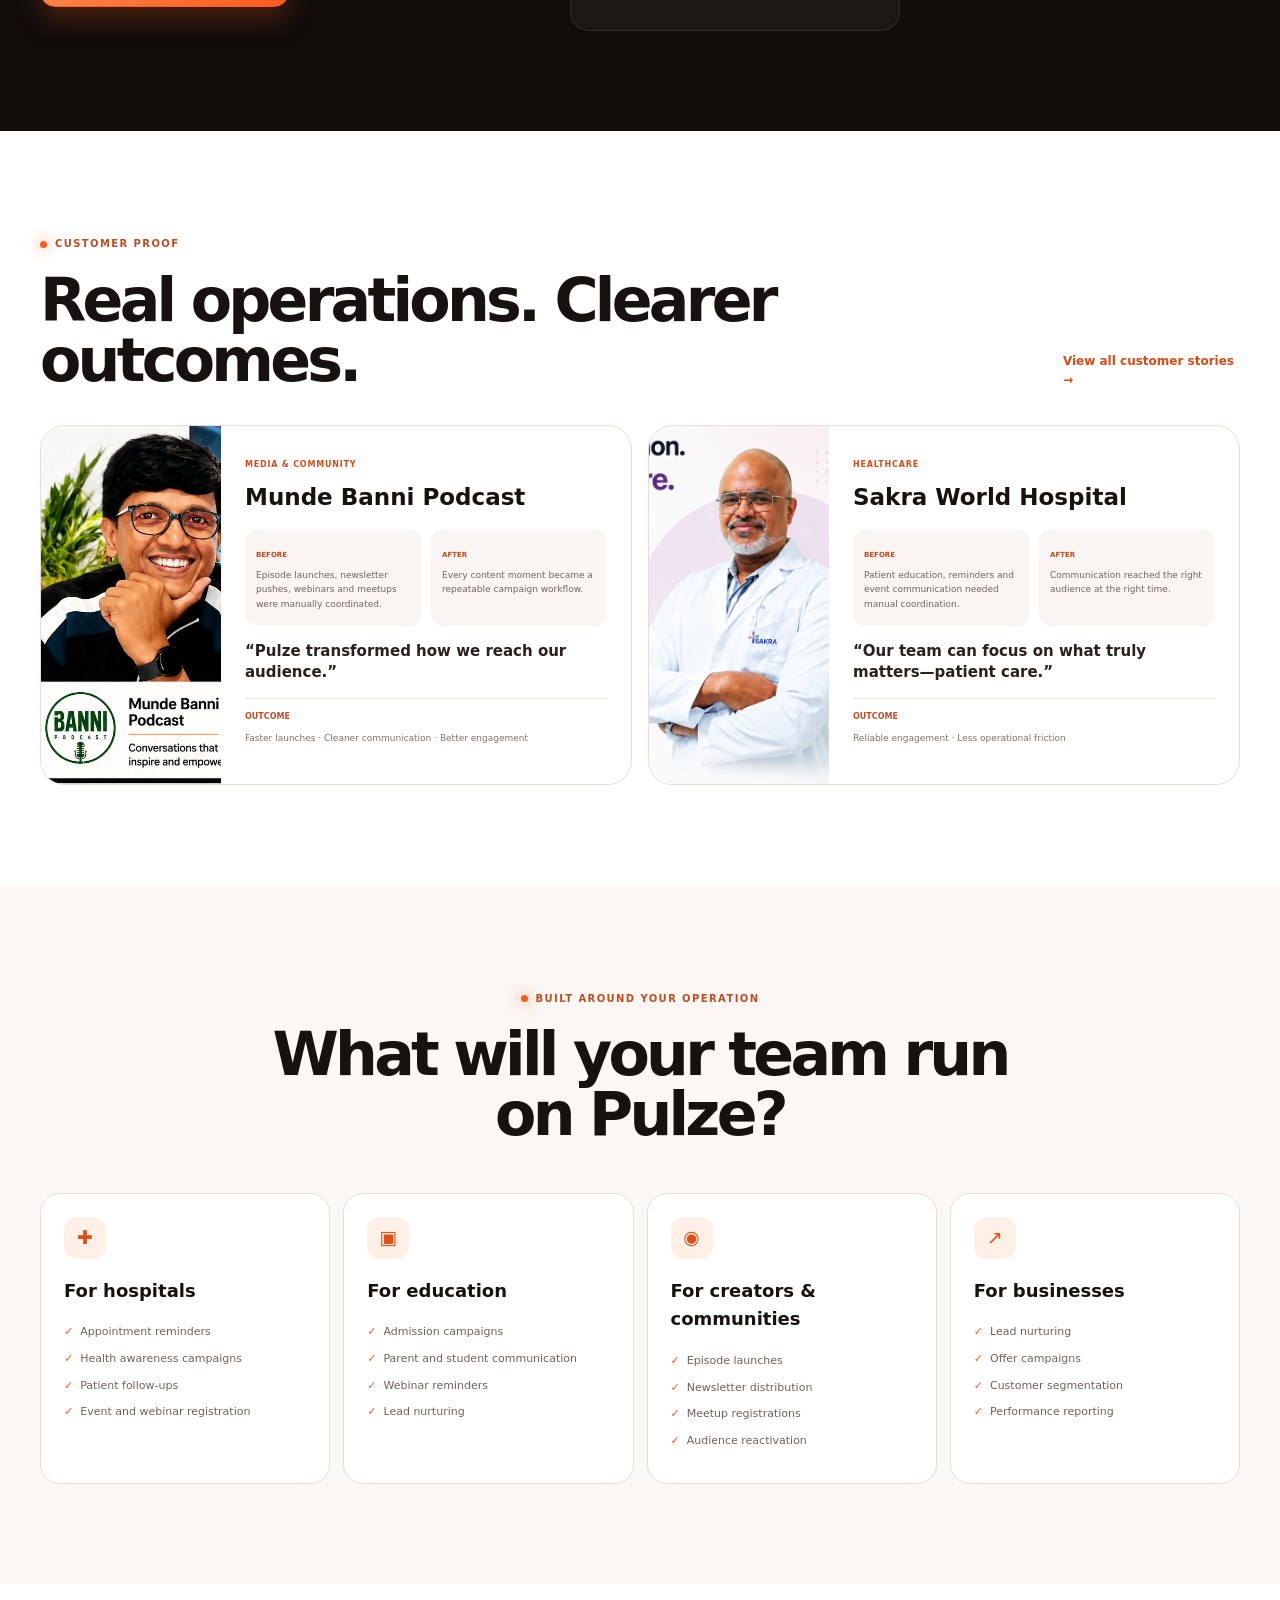
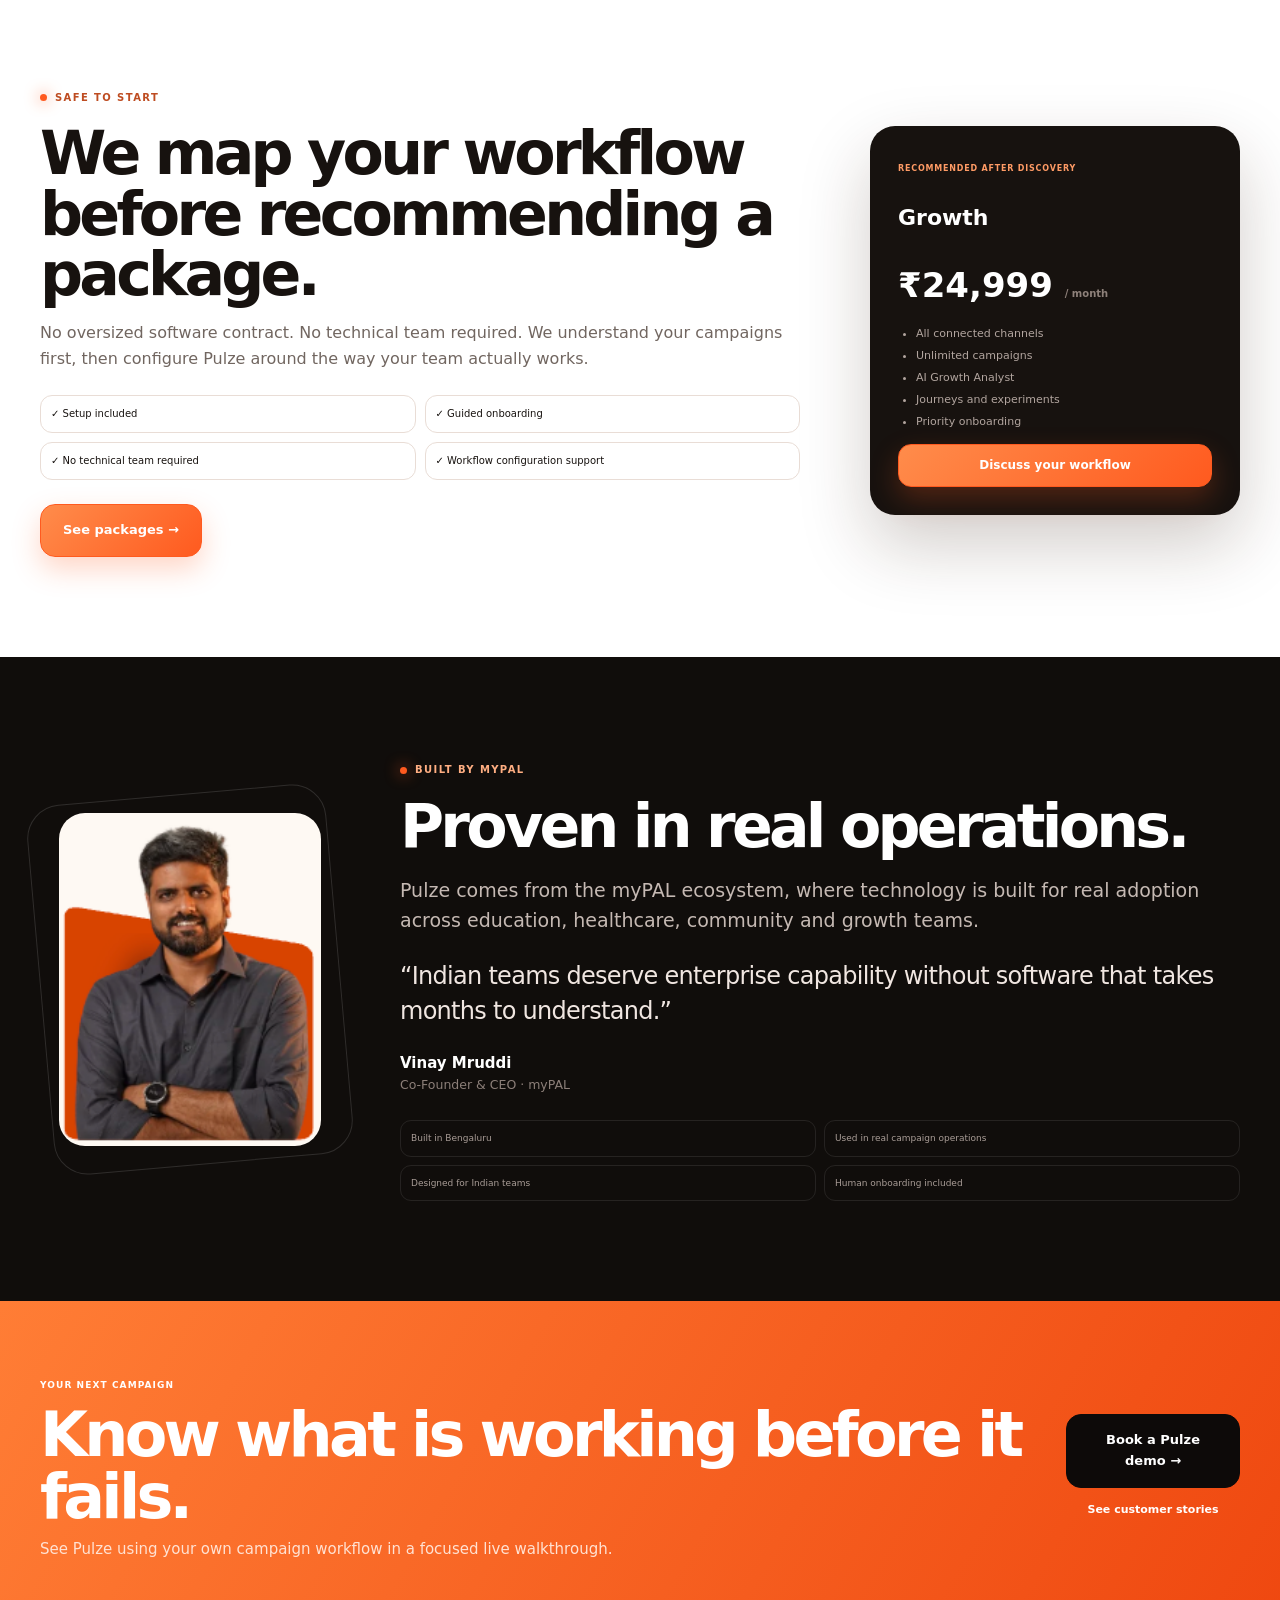
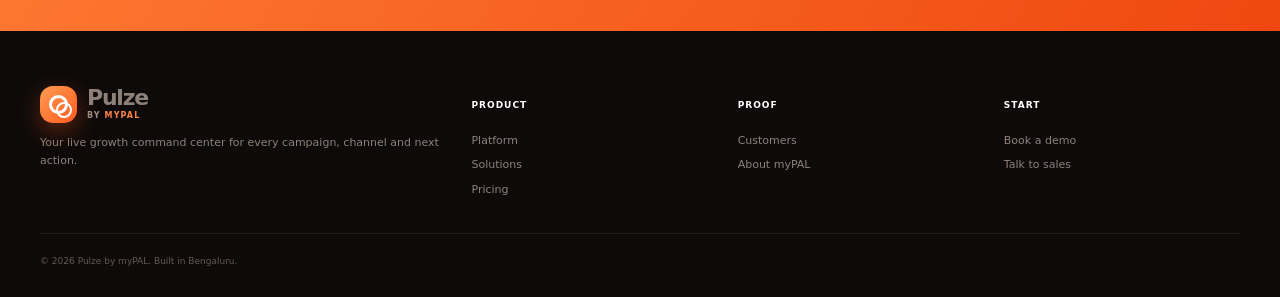
==== commit 6c377d4c: "Rebuild site around conversion-first SaaS positioning" ====
--- a/index.html
+++ b/index.html
@@ -2,217 +2,161 @@
 <html lang="en">
 <head>
   <meta charset="utf-8">
-  <meta name="viewport" content="width=device-width, initial-scale=1">
-  <meta name="theme-color" content="#ff5a1f">
-  <meta name="description" content="myPAL Pulze unifies every marketing campaign, channel, audience, and insight in one intelligent command center.">
-  <title>myPAL Pulze — Every campaign. One powerful pulse.</title>
-  <style>
-    :root{
-      --orange:#ff5a1f;--orange-2:#ff7a1a;--orange-3:#ffb17a;--ink:#17120f;
-      --muted:#756b65;--paper:#fffaf6;--white:#fff;--line:#eadfd7;--dark:#1c130e;
-      --green:#0d9f6e;--shadow:0 25px 80px rgba(73,38,18,.14);--radius:28px;
-    }
-    *{box-sizing:border-box}html{scroll-behavior:smooth}body{margin:0;color:var(--ink);background:var(--white);font:15px/1.6 Inter,ui-sans-serif,system-ui,-apple-system,BlinkMacSystemFont,"Segoe UI",sans-serif;overflow-x:hidden}button,input,select,textarea{font:inherit}button,a{-webkit-tap-highlight-color:transparent}a{color:inherit;text-decoration:none}button{cursor:pointer}.wrap{width:min(1220px,calc(100% - 40px));margin:auto}.nav{position:fixed;z-index:70;inset:18px 0 auto}.nav-inner{height:66px;padding:0 10px 0 18px;border:1px solid rgba(255,255,255,.1);border-radius:19px;background:rgba(17,13,11,.76);backdrop-filter:blur(22px);box-shadow:0 18px 55px rgba(0,0,0,.22);display:flex;align-items:center;gap:26px}.logo{display:flex;align-items:center;gap:10px;font-weight:900;font-size:18px;letter-spacing:-.04em;color:white}.logo-mark{width:36px;height:36px;border-radius:12px;background:linear-gradient(135deg,#ff9a4d,var(--orange));position:relative;box-shadow:0 9px 25px rgba(255,90,31,.35)}.logo-mark:before,.logo-mark:after{content:"";position:absolute;border:3px solid white;border-radius:50%;inset:9px}.logo-mark:after{inset:15px 5px 5px 15px;border-width:2px}.nav-links{display:flex;align-items:center;gap:23px;margin-left:auto}.nav-links a{font-size:12px;font-weight:750;color:#c8bcb5}.nav-links a:hover{color:#ff9e69}.nav-actions{display:flex;gap:8px}.btn{border:1px solid var(--line);border-radius:14px;background:white;color:var(--ink);padding:11px 17px;font-weight:800;font-size:12px;display:inline-flex;align-items:center;justify-content:center;gap:8px;transition:.22s}.btn:hover{transform:translateY(-2px);box-shadow:0 10px 22px rgba(65,33,17,.1)}.btn.primary{color:white;border-color:var(--orange);background:linear-gradient(135deg,var(--orange-2),var(--orange));box-shadow:0 12px 27px rgba(255,90,31,.28)}.btn.dark{background:var(--dark);border-color:var(--dark);color:white}.btn.large{padding:15px 22px;border-radius:16px;font-size:13px}.nav .btn:not(.primary){background:rgba(255,255,255,.06);border-color:rgba(255,255,255,.14);color:white}.menu{display:none;width:42px;height:42px;border:1px solid rgba(255,255,255,.12);background:rgba(255,255,255,.07);border-radius:12px;color:#ff9b62;font-size:20px}
-
-    .hero{min-height:960px;padding:152px 0 100px;position:relative;color:white;background:#0d0a09;overflow:hidden}.hero:before{content:"";position:absolute;inset:0;background:radial-gradient(circle at 71% 38%,rgba(255,83,22,.24),transparent 29%),radial-gradient(circle at 15% 21%,rgba(255,107,44,.11),transparent 25%),linear-gradient(rgba(255,255,255,.026) 1px,transparent 1px),linear-gradient(90deg,rgba(255,255,255,.026) 1px,transparent 1px);background-size:auto,auto,56px 56px,56px 56px;mask-image:linear-gradient(to bottom,black 70%,transparent)}.hero:after{content:"";position:absolute;left:54%;top:40px;width:700px;height:700px;border:1px solid rgba(255,104,45,.12);border-radius:50%;box-shadow:0 0 0 90px rgba(255,104,45,.025),0 0 0 180px rgba(255,104,45,.018)}.hero-grid{display:grid;grid-template-columns:.82fr 1.18fr;align-items:center;gap:30px;position:relative;z-index:2}.hero .eyebrow{border-color:rgba(255,148,94,.25);background:rgba(255,93,25,.08);color:#ffb083}.hero .eyebrow i{box-shadow:0 0 18px #ff5a1f}.hero h1{font-size:clamp(55px,6vw,86px);line-height:.92;letter-spacing:-.073em;margin:25px 0 24px;max-width:690px}.hero .gradient-text{background:linear-gradient(90deg,#fff 0%,#ffad7c 35%,#ff5a1f 90%);-webkit-background-clip:text;background-clip:text;-webkit-text-fill-color:transparent}.hero-copy{font-size:17px;line-height:1.72;color:#bfb3ad;max-width:560px}.hero-copy strong{color:white}.hero-actions{display:flex;gap:10px;flex-wrap:wrap;margin:30px 0}.hero-actions .btn:not(.primary){background:rgba(255,255,255,.055);border-color:rgba(255,255,255,.15);color:white}.hero-actions .btn:not(.primary):hover{background:rgba(255,255,255,.1)}.trust-row{display:flex;gap:22px;align-items:center;margin-top:34px;color:#8f847e;font-size:10px;font-weight:800;text-transform:uppercase;letter-spacing:.06em}.trust-item{display:flex;align-items:center;gap:7px}.tick{width:18px;height:18px;border-radius:50%;background:rgba(255,90,31,.13);color:#ff8e53;display:grid;place-items:center;font-size:11px}
-
-    .hero-product{height:660px;perspective:1450px;position:relative;transform-style:preserve-3d}.hero-glow{position:absolute;inset:18% 3% 3% 10%;background:radial-gradient(circle,rgba(255,91,31,.3),rgba(255,91,31,.06) 46%,transparent 71%);filter:blur(36px)}.dash-stage{position:absolute;inset:43px -20px 33px 28px;transform-style:preserve-3d;transform:rotateX(7deg) rotateY(-12deg) rotateZ(1deg);transition:transform .25s ease}.dash-shell{position:absolute;inset:54px 12px 28px 24px;border:1px solid rgba(255,255,255,.18);border-radius:27px;background:linear-gradient(145deg,rgba(39,31,28,.98),rgba(17,14,13,.98));box-shadow:0 60px 120px rgba(0,0,0,.58),0 0 0 1px rgba(255,96,31,.06),inset 0 1px rgba(255,255,255,.08);overflow:hidden;transform:translateZ(10px)}.dash-top{height:48px;border-bottom:1px solid rgba(255,255,255,.08);display:flex;align-items:center;gap:8px;padding:0 15px}.dash-dot{width:7px;height:7px;border-radius:50%;background:#594c46}.dash-dot:first-child{background:var(--orange)}.dash-address{margin-left:8px;height:25px;flex:1;max-width:230px;border-radius:7px;background:rgba(255,255,255,.045);display:flex;align-items:center;padding:0 10px;font-size:8px;color:#8f817a}.dash-live{margin-left:auto;color:#75e1ba;font-size:8px;font-weight:900;text-transform:uppercase;letter-spacing:.08em}.dash-body{display:grid;grid-template-columns:58px 1fr;height:calc(100% - 48px)}.dash-side{border-right:1px solid rgba(255,255,255,.07);padding:14px 10px;display:grid;align-content:start;gap:11px}.side-mark{height:35px;border-radius:11px;background:linear-gradient(135deg,#ff8e48,#ff5118);margin-bottom:7px;position:relative}.side-icon{height:29px;border-radius:8px;background:rgba(255,255,255,.045);display:grid;place-items:center;color:#82746e;font-size:9px}.side-icon.active{background:rgba(255,90,31,.15);color:#ff8e54}.dash-main{padding:17px 18px 14px;min-width:0}.dash-heading{display:flex;justify-content:space-between;align-items:center}.dash-heading b{font-size:12px}.dash-heading span{font-size:7px;color:#8e817b}.dash-button{background:#ff5a1f!important;color:white!important;border-radius:7px;padding:6px 9px!important}.dash-kpis{display:grid;grid-template-columns:repeat(4,1fr);gap:8px;margin:12px 0}.dash-kpi{background:rgba(255,255,255,.04);border:1px solid rgba(255,255,255,.065);border-radius:10px;padding:10px}.dash-kpi span{display:block;color:#80736e;font-size:6px;text-transform:uppercase;letter-spacing:.08em}.dash-kpi b{display:block;font-size:15px;margin:3px 0}.dash-kpi small{font-size:6px;color:#5fd3a6}.dash-grid{display:grid;grid-template-columns:1.45fr .8fr;gap:9px}.dash-panel{background:rgba(255,255,255,.035);border:1px solid rgba(255,255,255,.065);border-radius:12px;padding:11px;min-width:0}.panel-head{display:flex;justify-content:space-between;font-size:7px;color:#948680}.panel-head b{font-size:8px;color:#e9dfdb}.hero-chart{height:116px;margin-top:7px;position:relative;background:linear-gradient(rgba(255,255,255,.035) 1px,transparent 1px);background-size:100% 29px}.hero-chart svg{width:100%;height:100%;overflow:visible}.hero-chart .area{fill:url(#heroArea)}.hero-chart .line{fill:none;stroke:url(#heroLine);stroke-width:3;filter:drop-shadow(0 0 5px rgba(255,90,31,.5))}.channel-row{display:flex;justify-content:space-between;align-items:center;padding:7px 0;border-bottom:1px solid rgba(255,255,255,.055);font-size:7px;color:#9c8f89}.channel-row:last-child{border:0}.channel-row b{color:#eee4df}.channel-row i{width:6px;height:6px;border-radius:50%;background:#34d399}.ai-strip{margin-top:9px;border:1px solid rgba(255,102,38,.18);background:linear-gradient(90deg,rgba(255,90,31,.12),rgba(255,90,31,.035));border-radius:10px;padding:9px 10px;display:flex;align-items:center;gap:8px;font-size:7px;color:#cbbdb6}.ai-spark{width:22px;height:22px;border-radius:7px;background:#ff5a1f;display:grid;place-items:center;color:white;font-size:11px}.ai-strip b{display:block;color:white}.flow-line{position:absolute;height:1px;background:linear-gradient(90deg,transparent,#ff6a2b,transparent);transform-origin:left;opacity:.75;box-shadow:0 0 8px #ff5a1f}.flow-line:after{content:"";position:absolute;right:10%;top:-2px;width:5px;height:5px;background:#ff9a64;border-radius:50%;box-shadow:0 0 10px #ff5a1f;animation:dataPulse 2.2s linear infinite}.fl1{width:190px;right:27px;top:105px;transform:rotate(-19deg) translateZ(50px)}.fl2{width:170px;left:10px;bottom:145px;transform:rotate(18deg) translateZ(50px)}.float-node{position:absolute;z-index:5;width:112px;border:1px solid rgba(255,255,255,.15);background:rgba(25,20,18,.87);backdrop-filter:blur(16px);border-radius:17px;padding:11px;box-shadow:0 22px 55px rgba(0,0,0,.4);transform:translateZ(80px);animation:float 5s ease-in-out infinite}.float-node .node-icon{width:28px;height:28px;border-radius:9px;display:grid;place-items:center;background:rgba(255,90,31,.14);color:#ff955f;font-size:12px}.float-node b{display:block;font-size:9px;margin-top:7px}.float-node span{font-size:6px;color:#8f827b;text-transform:uppercase;letter-spacing:.08em}.node-a{right:-4px;top:62px}.node-b{left:0;bottom:82px;animation-delay:-1.4s}.node-c{right:5px;bottom:45px;animation-delay:-2.4s}.node-b .node-icon{background:rgba(37,211,102,.13);color:#63db93}.node-c .node-icon{background:rgba(66,133,244,.13);color:#78a7ff}.hero-proof{margin-top:25px;display:flex;align-items:center;gap:14px;color:#8e817b;font-size:9px;font-weight:800;text-transform:uppercase;letter-spacing:.08em}.proof-logos{display:flex}.proof-logo{width:30px;height:30px;margin-left:-7px;border-radius:9px;border:1px solid rgba(255,255,255,.12);background:#211a17;display:grid;place-items:center;color:#ff9660;font-size:10px}.proof-logo:first-child{margin:0}.stats{margin-top:-51px;position:relative;z-index:4}.stats-inner{display:grid;grid-template-columns:repeat(4,1fr);background:rgba(27,21,18,.97);color:white;border:1px solid rgba(255,255,255,.08);border-radius:22px;padding:23px 12px;box-shadow:0 25px 60px rgba(0,0,0,.32);backdrop-filter:blur(18px)}.stat{padding:3px 26px;border-right:1px solid rgba(255,255,255,.1)}.stat:last-child{border:0}.stat b{font-size:27px;letter-spacing:-.05em;display:block}.stat span{color:#958781;font-size:9px;text-transform:uppercase;letter-spacing:.1em;font-weight:800}
-
-    .section{padding:105px 0}.section.alt{background:var(--paper)}.section.dark{background:var(--dark);color:white;position:relative;overflow:hidden}.section.dark:before{content:"";position:absolute;width:600px;height:600px;border-radius:50%;background:rgba(255,90,31,.13);filter:blur(100px);right:-200px;top:-260px}.eyebrow{display:inline-flex;align-items:center;gap:8px;padding:7px 11px;border-radius:99px;border:1px solid #f2d8c9;background:rgba(255,255,255,.72);color:#a83c15;font-size:10px;font-weight:900;letter-spacing:.12em;text-transform:uppercase}.eyebrow i{width:7px;height:7px;border-radius:50%;background:var(--orange);box-shadow:0 0 0 5px rgba(255,90,31,.1)}.section-head{display:flex;justify-content:space-between;align-items:end;gap:30px;margin-bottom:46px}.section-head h2,.center-head h2{font-size:clamp(36px,4.4vw,61px);line-height:1;letter-spacing:-.06em;margin:15px 0 0}.section-head p{max-width:430px;color:var(--muted);margin:0}.center-head{text-align:center;max-width:760px;margin:0 auto 48px}.center-head p{color:var(--muted);margin:18px auto 0;max-width:640px}.product-grid{display:grid;grid-template-columns:repeat(12,1fr);gap:16px}.product{border:1px solid var(--line);border-radius:26px;background:#fff;padding:28px;min-height:315px;position:relative;overflow:hidden;transition:.3s;box-shadow:0 3px 0 rgba(88,43,17,.02)}.product:hover{transform:translateY(-7px);box-shadow:var(--shadow);border-color:#f1b18c}.product.big{grid-column:span 7}.product.small{grid-column:span 5}.product.third{grid-column:span 4}.product-number{font-size:10px;color:var(--orange);font-weight:900;letter-spacing:.13em}.product h3{font-size:25px;letter-spacing:-.045em;margin:13px 0 9px}.product p{color:var(--muted);max-width:420px}.product-art{position:absolute;right:20px;bottom:16px;width:45%;height:145px;perspective:700px}.mini-window{position:absolute;border:1px solid #eddcd0;background:#fff;border-radius:14px;box-shadow:0 16px 35px rgba(78,38,16,.12);padding:12px;transform:rotateY(-14deg) rotateX(8deg)}.mini-window.one{inset:5px 0 22px 28px}.mini-window.two{inset:42px 57px -2px -3px;background:#fff5ee}.mini-line{height:6px;border-radius:5px;background:#e9dfd9;margin:7px 0}.mini-line.orange{background:#ff8b4c;width:68%}.mini-chart{height:47px;background:linear-gradient(135deg,transparent 36%,rgba(255,90,31,.18) 37% 50%,transparent 51%),linear-gradient(160deg,transparent 47%,var(--orange) 48% 51%,transparent 52%);border-bottom:1px solid #eadbd2}.product-icon{width:48px;height:48px;border-radius:15px;background:#fff0e6;color:var(--orange);display:grid;place-items:center;font-size:21px;font-weight:900}.why-grid{display:grid;grid-template-columns:.9fr 1.1fr;gap:60px;align-items:center}.problem-stack{position:relative;height:520px;perspective:900px}.problem-card{position:absolute;width:74%;min-height:230px;border-radius:28px;padding:26px;box-shadow:0 30px 70px rgba(52,27,12,.22);border:1px solid rgba(255,255,255,.7);transition:.3s}.problem-card.one{left:0;top:25px;background:#fff;transform:rotateY(15deg) rotateZ(-4deg)}.problem-card.two{right:0;bottom:20px;background:linear-gradient(145deg,#ff7a2b,#f04a0d);color:white;transform:rotateY(-14deg) rotateZ(4deg)}.problem-card h3{font-size:26px;line-height:1.05;letter-spacing:-.05em}.chaos{display:grid;grid-template-columns:1fr 1fr;gap:8px}.chaos span{padding:9px;border-radius:10px;background:#f7f1ed;font-size:10px;color:#766b65}.problem-card.two .chaos span{background:rgba(255,255,255,.14);color:white}.reason-list{display:grid;gap:9px;margin-top:28px}.reason{display:grid;grid-template-columns:48px 1fr;gap:15px;align-items:start;padding:17px;border-radius:17px;border:1px solid #eee1d9;background:white;transition:.2s}.reason:hover{border-color:#f2b08a;transform:translateX(5px)}.reason-index{width:42px;height:42px;border-radius:13px;background:#fff0e7;color:var(--orange);display:grid;place-items:center;font-weight:900}.reason b{display:block}.reason p{margin:2px 0;color:var(--muted);font-size:12px}.workflow{display:grid;grid-template-columns:repeat(5,1fr);gap:12px;position:relative}.workflow:before{content:"";position:absolute;left:8%;right:8%;top:40px;height:1px;background:linear-gradient(90deg,transparent,var(--orange),transparent)}.step{position:relative;text-align:center}.step-icon{width:80px;height:80px;border-radius:24px;background:white;border:1px solid #f0d9cc;box-shadow:0 18px 35px rgba(70,34,15,.11);margin:0 auto 19px;display:grid;place-items:center;font-size:25px;color:var(--orange);position:relative;z-index:2;transition:.25s}.step:hover .step-icon{transform:translateY(-7px) rotate(-4deg);background:var(--orange);color:white}.step b{font-size:14px}.step p{font-size:11px;color:var(--muted);margin:5px auto;max-width:150px}.team-grid{display:grid;grid-template-columns:1fr .85fr;gap:50px;align-items:center}.team-visual{display:grid;grid-template-columns:1fr 1fr;gap:13px}.value-card{border:1px solid rgba(255,255,255,.12);border-radius:23px;padding:25px;background:rgba(255,255,255,.055);backdrop-filter:blur(10px);min-height:170px}.value-card:nth-child(2){transform:translateY(28px)}.value-card:nth-child(3){transform:translateY(-8px)}.value-card b{font-size:36px;display:block;color:#ff8b50;letter-spacing:-.05em}.value-card span{font-size:11px;color:#bcaea6}.team-copy p{color:#c9bdb5;font-size:16px}.team-copy .eyebrow{color:#ffad80;border-color:rgba(255,255,255,.16);background:rgba(255,255,255,.05)}.team-copy h2{font-size:clamp(38px,4.4vw,60px);line-height:1;letter-spacing:-.06em;margin:18px 0}.packages{display:grid;grid-template-columns:repeat(3,1fr);gap:17px;align-items:stretch}.price-card{border:1px solid var(--line);border-radius:28px;padding:28px;background:white;position:relative;transition:.25s}.price-card:hover{transform:translateY(-7px);box-shadow:var(--shadow)}.price-card.featured{background:var(--dark);color:white;border-color:var(--dark);transform:translateY(-13px);box-shadow:0 30px 70px rgba(45,24,12,.24)}.price-card.featured:hover{transform:translateY(-20px)}.popular{position:absolute;right:20px;top:18px;border-radius:99px;background:var(--orange);color:white;padding:5px 9px;font-size:9px;font-weight:900;text-transform:uppercase;letter-spacing:.08em}.price-card h3{font-size:18px}.price{font-size:41px;letter-spacing:-.06em;font-weight:900;margin:15px 0 2px}.price small{font-size:11px;color:var(--muted);font-weight:600}.price-card.featured .price small{color:#ac9d94}.price-desc{color:var(--muted);font-size:12px;min-height:54px}.price-card.featured .price-desc{color:#bfaea4}.feature-list{list-style:none;padding:0;margin:23px 0;display:grid;gap:11px;font-size:12px}.feature-list li:before{content:"✓";color:var(--orange);font-weight:900;margin-right:9px}.price-card .btn{width:100%}.faq{max-width:820px;margin:auto;display:grid;gap:10px}.faq-item{border:1px solid var(--line);border-radius:18px;background:white;overflow:hidden}.faq-q{width:100%;border:0;background:transparent;padding:19px 21px;display:flex;justify-content:space-between;align-items:center;font-weight:850;text-align:left;color:var(--ink)}.faq-q span:last-child{font-size:20px;color:var(--orange);transition:.2s}.faq-a{max-height:0;overflow:hidden;color:var(--muted);padding:0 21px;transition:max-height .3s,padding .3s}.faq-item.open .faq-a{max-height:170px;padding:0 21px 20px}.faq-item.open .faq-q span:last-child{transform:rotate(45deg)}.cta{padding:0 0 90px}.cta-box{border-radius:34px;background:linear-gradient(120deg,#ff7c2b,#f34d12);color:white;padding:55px;display:flex;align-items:center;justify-content:space-between;gap:30px;position:relative;overflow:hidden;box-shadow:0 30px 75px rgba(255,90,31,.27)}.cta-box:after{content:"";position:absolute;width:330px;height:330px;border:65px solid rgba(255,255,255,.09);border-radius:50%;right:-75px;top:-135px}.cta-box h2{font-size:clamp(34px,4vw,54px);line-height:1;letter-spacing:-.06em;margin:0 0 15px}.cta-box p{margin:0;color:#ffe5d8}.cta-box .btn{position:relative;z-index:2;white-space:nowrap}.footer{padding:55px 0 30px;background:#16100c;color:white}.footer-grid{display:grid;grid-template-columns:1.5fr repeat(3,1fr);gap:30px}.footer p,.footer a{color:#a99b93;font-size:12px}.footer-links{display:grid;gap:7px}.footer h4{font-size:11px;text-transform:uppercase;letter-spacing:.11em;color:#e4d8d1}.footer-bottom{border-top:1px solid rgba(255,255,255,.09);margin-top:40px;padding-top:20px;display:flex;justify-content:space-between;color:#81756e;font-size:10px}.modal-layer{position:fixed;inset:0;background:rgba(24,14,9,.64);backdrop-filter:blur(10px);z-index:100;display:none;place-items:center;padding:18px}.modal-layer.open{display:grid}.modal{width:min(600px,100%);max-height:90vh;overflow:auto;background:white;border-radius:28px;padding:27px;box-shadow:0 35px 100px rgba(20,10,5,.3);animation:pop .22s ease}.modal-head{display:flex;justify-content:space-between;gap:18px}.modal h3{font-size:26px;letter-spacing:-.04em;margin:0}.modal p{color:var(--muted)}.close{width:36px;height:36px;border:1px solid var(--line);border-radius:12px;background:white;font-size:20px}.form-grid{display:grid;grid-template-columns:1fr 1fr;gap:12px}.field{display:grid;gap:5px}.field.full{grid-column:1/-1}.field label{font-size:10px;text-transform:uppercase;letter-spacing:.08em;font-weight:900;color:#71655e}.field input,.field select,.field textarea{border:1px solid var(--line);border-radius:13px;padding:12px 13px;outline:none;background:#fffdfb;color:var(--ink)}.field textarea{min-height:90px;resize:vertical}.field input:focus,.field select:focus,.field textarea:focus{border-color:var(--orange);box-shadow:0 0 0 3px rgba(255,90,31,.1)}.toast-stack{position:fixed;right:22px;bottom:22px;z-index:120;display:grid;gap:8px}.toast{background:#1e1510;color:white;border-radius:15px;padding:13px 16px;box-shadow:0 18px 50px rgba(20,10,5,.3);display:flex;gap:10px;min-width:270px;animation:toast .25s ease}.toast i{width:9px;height:9px;border-radius:50%;background:var(--orange);margin-top:6px}.toast b{font-size:12px;display:block}.toast span{font-size:10px;color:#b8aaa2}.reveal{opacity:0;transform:translateY(26px);transition:opacity .7s ease,transform .7s ease}.reveal.visible{opacity:1;transform:none}@keyframes float{50%{transform:translateY(-12px) translateZ(80px)}}@keyframes dataPulse{from{transform:translateX(-150px);opacity:0}25%{opacity:1}to{transform:translateX(20px);opacity:0}}@keyframes pop{from{opacity:0;transform:translateY(12px) scale(.97)}}@keyframes toast{from{opacity:0;transform:translateY(10px)}}@media(max-width:1050px){.nav-links{display:none}.menu{display:block;margin-left:auto}.nav-actions .btn:first-child{display:none}.hero-grid,.why-grid,.team-grid{grid-template-columns:1fr}.hero{padding-top:140px}.hero-copy{max-width:680px}.hero-product{height:640px;max-width:800px;margin:auto;width:100%}.stats{margin-top:-30px}.product.big,.product.small{grid-column:span 6}.product.third{grid-column:span 4}.team-copy{order:-1}.workflow{grid-template-columns:repeat(3,1fr);gap:28px}.workflow:before{display:none}.footer-grid{grid-template-columns:2fr 1fr 1fr}.footer-grid>div:last-child{grid-column:2}.packages{gap:10px}}@media(max-width:720px){.wrap{width:min(100% - 28px,1220px)}.nav{top:10px}.nav-inner{height:59px;border-radius:17px;padding-left:13px}.nav-actions{display:none}.logo{font-size:16px}.hero{padding-top:120px;min-height:auto}.hero-grid{gap:10px}.hero h1{font-size:51px}.hero-copy{font-size:15px}.trust-row{align-items:flex-start;gap:10px;flex-direction:column}.hero-product{height:440px;width:128%;margin-left:-14%;transform:scale(.76)}.dash-stage{inset:10px -10px 10px 10px}.float-node{display:none}.stats-inner{grid-template-columns:1fr 1fr;padding:17px}.stat{padding:12px 15px}.stat:nth-child(2){border-right:0}.stat:nth-child(-n+2){border-bottom:1px solid rgba(255,255,255,.12)}.stat b{font-size:24px}.section{padding:78px 0}.section-head{display:block}.section-head p{margin-top:17px}.product-grid{display:grid;grid-template-columns:1fr}.product.big,.product.small,.product.third{grid-column:auto}.product-art{opacity:.65}.problem-stack{height:440px}.problem-card{width:82%;min-height:205px}.workflow{grid-template-columns:1fr 1fr}.packages{grid-template-columns:1fr}.price-card.featured{transform:none}.price-card.featured:hover{transform:translateY(-7px)}.team-visual{grid-template-columns:1fr 1fr}.value-card{padding:18px}.value-card:nth-child(2),.value-card:nth-child(3){transform:none}.cta-box{padding:35px 27px;display:block}.cta-box .btn{margin-top:24px}.footer-grid{grid-template-columns:1fr 1fr}.footer-grid>div:first-child{grid-column:1/-1}.footer-grid>div:last-child{grid-column:auto}.form-grid{grid-template-columns:1fr}.field.full{grid-column:auto}}@media(max-width:430px){.hero h1{font-size:43px}.hero-product{height:370px;transform:scale(.63);width:156%;margin-left:-28%}.workflow{grid-template-columns:1fr}.footer-bottom{display:block}.footer-bottom span{display:block;margin-top:7px}.hero-actions .btn{width:100%}}@media(prefers-reduced-motion:reduce){html{scroll-behavior:auto}*,*:before,*:after{animation:none!important;transition:none!important}.reveal{opacity:1;transform:none}.dash-stage{transform:rotateX(7deg) rotateY(-12deg)!important}}
-  </style>
-  <style>
-    .brand-lockup{display:flex;align-items:center;gap:10px;color:white}.brand-type{display:grid;line-height:.82}.brand-type strong{font-size:22px;letter-spacing:-.055em}.brand-type small{margin-top:6px;color:#9e918a;font-size:8px;font-weight:900;letter-spacing:.14em;text-transform:uppercase}.brand-type small b{color:#ff7a3d}.partner-cloud{position:relative;z-index:5;background:#fff;padding:38px 0 30px;border-bottom:1px solid #f0e6e0}.partner-intro{text-align:center;color:#897c75;font-size:10px;font-weight:900;text-transform:uppercase;letter-spacing:.15em;margin-bottom:20px}.logo-marquee{overflow:hidden;mask-image:linear-gradient(90deg,transparent,#000 10%,#000 90%,transparent)}.logo-track{display:flex;width:max-content;gap:16px;animation:marquee 25s linear infinite}.logo-track:hover{animation-play-state:paused}.partner-logo{width:205px;height:104px;border:1px solid #eee3dc;border-radius:18px;background:white;display:grid;place-items:center;padding:11px;box-shadow:0 8px 30px rgba(72,39,20,.045)}.partner-logo img{max-width:100%;max-height:82px;object-fit:contain;filter:saturate(.85);transition:.25s}.partner-logo:hover img{filter:none;transform:scale(1.04)}.testimonial-zone{padding:96px 0;background:#f8f5f2;overflow:hidden}.testimonial-top{display:flex;justify-content:space-between;align-items:end;margin-bottom:32px}.testimonial-top h2{font-size:clamp(38px,4.5vw,60px);line-height:1;letter-spacing:-.06em;margin:15px 0 0}.slider-controls{display:flex;gap:8px}.slider-btn{width:43px;height:43px;border:1px solid #dfd2ca;background:white;border-radius:13px;color:#e85017;font-size:19px}.testimonial-viewport{overflow:hidden}.testimonial-track{display:flex;transition:transform .65s cubic-bezier(.2,.8,.2,1)}.testimonial-slide{min-width:100%;display:grid;grid-template-columns:.82fr 1.18fr;gap:0;border-radius:31px;overflow:hidden;background:#11100f;color:white;box-shadow:0 30px 80px rgba(47,28,17,.2)}.testimonial-media{min-height:520px;position:relative;overflow:hidden;background:#231913}.testimonial-media img{width:100%;height:100%;object-fit:cover;position:absolute;inset:0}.testimonial-media:after{content:"";position:absolute;inset:0;background:linear-gradient(90deg,transparent 55%,#11100f)}.testimonial-copy{padding:54px;display:flex;flex-direction:column;justify-content:center;position:relative}.testimonial-mark{font-size:80px;line-height:.7;color:var(--orange);font-family:Georgia,serif}.testimonial-copy blockquote{font-size:clamp(25px,3vw,40px);line-height:1.2;letter-spacing:-.045em;margin:22px 0}.testimonial-copy blockquote em{font-style:normal;color:#ff8a4f}.testimonial-person{display:flex;align-items:center;justify-content:space-between;border-top:1px solid rgba(255,255,255,.12);padding-top:23px}.testimonial-person b{display:block}.testimonial-person span{font-size:11px;color:#91847e}.case-link{color:#ff8a4f!important;font-weight:850}.testimonial-dots{display:flex;justify-content:center;gap:7px;margin-top:21px}.testimonial-dot{width:7px;height:7px;border:0;padding:0;border-radius:50%;background:#d2c5be}.testimonial-dot.active{width:23px;border-radius:5px;background:var(--orange)}.founder-section{padding:110px 0;background:#100d0b;color:white;position:relative;overflow:hidden}.founder-section:before{content:"";position:absolute;width:650px;height:650px;border-radius:50%;background:rgba(255,83,20,.12);filter:blur(100px);right:-200px;top:-250px}.founder-grid{display:grid;grid-template-columns:.72fr 1.28fr;gap:65px;align-items:center;position:relative}.founder-portrait{position:relative;padding:25px}.founder-portrait:before{content:"";position:absolute;inset:0;border:1px solid rgba(255,255,255,.12);border-radius:40px;transform:rotate(-5deg)}.founder-portrait img{display:block;width:100%;border-radius:32px;position:relative;box-shadow:0 30px 80px rgba(0,0,0,.34)}.founder-copy .eyebrow{color:#ffac80;border-color:rgba(255,255,255,.12);background:rgba(255,255,255,.04)}.founder-copy h2{font-size:clamp(40px,5vw,68px);line-height:1;letter-spacing:-.065em;margin:20px 0}.founder-quote{font-size:21px;line-height:1.65;color:#d5c9c3;max-width:720px}.founder-sign{margin-top:25px;padding-top:22px;border-top:1px solid rgba(255,255,255,.12)}.founder-sign b{display:block;font-size:17px}.founder-sign span{color:#93867f;font-size:11px}.enterprise-nav-link{position:relative}.enterprise-nav-link:after{content:"";position:absolute;left:0;right:100%;bottom:-7px;height:2px;background:var(--orange);transition:.2s}.enterprise-nav-link:hover:after{right:0}@keyframes marquee{to{transform:translateX(calc(-50% - 8px))}}@media(max-width:800px){.testimonial-slide,.founder-grid{grid-template-columns:1fr}.testimonial-media{min-height:360px}.testimonial-media:after{background:linear-gradient(0deg,#11100f,transparent 50%)}.testimonial-copy{padding:32px}.testimonial-top{display:block}.slider-controls{margin-top:18px}.partner-logo{width:160px;height:88px}.founder-grid{gap:25px}.founder-portrait{max-width:400px;margin:auto}.brand-type strong{font-size:19px}}@media(prefers-reduced-motion:reduce){.logo-track{animation:none}}
-  </style>
+  <meta name="viewport" content="width=device-width,initial-scale=1">
+  <meta name="theme-color" content="#0d0a09">
+  <meta name="description" content="Pulze brings WhatsApp, email, ads, events, social, CRM, content and reporting into one live growth command center.">
+  <title>Pulze by myPAL — Your Live Growth Command Center</title>
+  <link rel="stylesheet" href="assets/home.css">
+  <link rel="stylesheet" href="assets/home-overrides.css">
 </head>
 <body>
   <header class="nav">
-    <div class="wrap nav-inner">
-      <a class="brand-lockup" href="index.html" aria-label="Pulze by myPAL home"><span class="logo-mark"></span><span class="brand-type"><strong>Pulze</strong><small>by <b>myPAL</b></small></span></a>
-      <nav class="nav-links" aria-label="Primary navigation">
-        <a class="enterprise-nav-link" href="platform.html">Platform</a><a class="enterprise-nav-link" href="solutions.html">Solutions</a><a class="enterprise-nav-link" href="customers.html">Customers</a><a class="enterprise-nav-link" href="pricing.html">Pricing</a><a class="enterprise-nav-link" href="company.html">Company</a>
-      </nav>
-      <div class="nav-actions"><button class="btn" data-action="login">Sign in</button><button class="btn primary" data-action="demo">Book a demo</button></div>
-      <button class="menu" id="menuBtn" aria-label="Open menu">☰</button>
+    <div class="wrap navin">
+      <a class="brand" href="index.html" aria-label="Pulze home"><span class="mark"></span><span class="brandtype"><strong>Pulze</strong><small>by <b>myPAL</b></small></span></a>
+      <nav class="links" aria-label="Main navigation"><a href="platform.html">Platform</a><a href="solutions.html">Solutions</a><a href="customers.html">Customers</a><a href="pricing.html">Pricing</a><a href="company.html">Company</a></nav>
+      <div class="nav-actions"><button class="btn ghost" data-demo>Sign in</button><button class="btn primary" data-demo>Book a live demo</button></div>
+      <button class="menu" data-menu aria-label="Open menu">☰</button>
     </div>
   </header>
 
   <main>
-    <section class="hero" id="home">
-      <div class="wrap hero-grid">
-        <div>
-          <span class="eyebrow"><i></i> Omnichannel marketing operating system</span>
-          <h1>Run every campaign.<br><span class="gradient-text">See every result.</span></h1>
-          <p class="hero-copy"><strong>myPAL Pulze brings your complete marketing operation into one intelligent command center.</strong> Plan campaigns, publish across channels, track performance, and know what to do next—without jumping between tools.</p>
-          <div class="hero-actions"><button class="btn primary large" data-action="demo">Experience Pulze live <span>→</span></button><a class="btn large" href="#how">See how it works <span>↘</span></a></div>
-          <div class="trust-row">
-            <span class="trust-item"><i class="tick">01</i> Plan</span>
-            <span class="trust-item"><i class="tick">02</i> Publish</span>
-            <span class="trust-item"><i class="tick">03</i> Measure</span>
-            <span class="trust-item"><i class="tick">04</i> Optimize</span>
-          </div>
-          <div class="hero-proof"><span>One control layer for</span><div class="proof-logos"><span class="proof-logo">W</span><span class="proof-logo">in</span><span class="proof-logo">G</span><span class="proof-logo">◎</span><span class="proof-logo">✉</span></div></div>
+    <section class="hero">
+      <div class="hero-grid-bg"></div>
+      <div class="wrap hero-layout">
+        <div class="hero-copy">
+          <span class="eyebrow"><i></i> Live growth command center</span>
+          <h1>Your campaigns are scattered. <em>Pulze brings them together.</em></h1>
+          <p>Plan WhatsApp, email, ads, events, content and customer campaigns from one dashboard. Track what worked, what failed, and what your team should do next.</p>
+          <div class="hero-actions"><button class="btn primary large" data-demo>Book a live demo <span>→</span></button><a class="btn ghost large" href="#customer-proof">See customer proof <span>↘</span></a></div>
+          <div class="buyer-fit"><span>Built for</span><b>Hospitals</b><b>Education</b><b>Founders</b><b>Marketing teams</b></div>
+          <div class="hero-trust-inline"><strong>14+</strong> institution relationships <i></i><strong>3,000+</strong> students reached <i></i><strong>8</strong> campaign channels</div>
         </div>
 
-        <div class="hero-product" id="scene" aria-label="Interactive 3D Pulze marketing command center">
-          <div class="hero-glow"></div>
-          <div class="flow-line fl1"></div><div class="flow-line fl2"></div>
-          <div class="dash-stage" id="dashStage">
-            <div class="dash-shell">
-              <div class="dash-top"><i class="dash-dot"></i><i class="dash-dot"></i><i class="dash-dot"></i><span class="dash-address">app.mypalpulze.com / command-center</span><span class="dash-live">● Live sync</span></div>
-              <div class="dash-body">
-                <aside class="dash-side"><div class="side-mark"></div><div class="side-icon active">⌂</div><div class="side-icon">◇</div><div class="side-icon">↗</div><div class="side-icon">◎</div><div class="side-icon">✦</div><div class="side-icon">⚙</div></aside>
-                <div class="dash-main">
-                  <div class="dash-heading"><div><b>Campaign command center</b><br><span>All channels · Last 30 days</span></div><span class="dash-button">+ New campaign</span></div>
-                  <div class="dash-kpis">
-                    <div class="dash-kpi"><span>Active campaigns</span><b>24</b><small>↑ 4 this month</small></div>
-                    <div class="dash-kpi"><span>Total reach</span><b>1.84M</b><small>↑ 28.4%</small></div>
-                    <div class="dash-kpi"><span>Conversions</span><b>8,429</b><small>↑ 16.7%</small></div>
-                    <div class="dash-kpi"><span>Marketing ROI</span><b>4.8×</b><small>↑ 0.7×</small></div>
-                  </div>
-                  <div class="dash-grid">
-                    <div class="dash-panel">
-                      <div class="panel-head"><b>Performance pulse</b><span>Reach · Engagement · Conversion</span></div>
-                      <div class="hero-chart">
-                        <svg viewBox="0 0 400 116" preserveAspectRatio="none">
-                          <defs><linearGradient id="heroLine"><stop stop-color="#ff9c64"/><stop offset="1" stop-color="#ff4d12"/></linearGradient><linearGradient id="heroArea" x2="0" y2="1"><stop stop-color="#ff6426" stop-opacity=".3"/><stop offset="1" stop-color="#ff6426" stop-opacity="0"/></linearGradient></defs>
-                          <path class="area" d="M0 105 L0 92 L42 87 L83 91 L125 70 L167 75 L208 54 L250 61 L292 35 L333 43 L375 18 L400 23 L400 116 Z"></path>
-                          <polyline class="line" points="0,92 42,87 83,91 125,70 167,75 208,54 250,61 292,35 333,43 375,18 400,23"></polyline>
-                        </svg>
-                      </div>
-                    </div>
-                    <div class="dash-panel">
-                      <div class="panel-head"><b>Channel health</b><span>Live</span></div>
-                      <div class="channel-row"><span>WhatsApp</span><b>92</b><i></i></div>
-                      <div class="channel-row"><span>Paid media</span><b>87</b><i></i></div>
-                      <div class="channel-row"><span>Email</span><b>84</b><i></i></div>
-                      <div class="channel-row"><span>Social</span><b>79</b><i></i></div>
-                    </div>
-                  </div>
-                  <div class="ai-strip"><span class="ai-spark">✦</span><span><b>Pulze AI found a growth opportunity</b>Shift 12% of paid budget to the Bengaluru retargeting audience for an estimated +18% conversions.</span></div>
+        <div class="product-scene" id="productScene" aria-label="3D Pulze dashboard showing campaign results and AI recommendations">
+          <div class="scene-glow"></div>
+          <div class="dashboard" id="dashboard">
+            <div class="dashbar"><span class="dots">● ● ●</span><span>pulze / campaign / july-admissions</span><b>● Live</b></div>
+            <div class="dashbody">
+              <aside class="dashside"><span class="mini-mark"></span><i class="active">⌂</i><i>◇</i><i>↗</i><i>◎</i><i>✦</i></aside>
+              <div class="dashmain">
+                <div class="campaign-head"><div><small>ACTIVE CAMPAIGN</small><h3>July Admissions</h3></div><span class="status">On track</span></div>
+                <div class="funnel">
+                  <div class="funnel-card"><span>Budget</span><b>₹1,50,000</b><small>72% utilized</small></div>
+                  <div class="funnel-card"><span>Leads generated</span><b>824</b><small class="up">↑ 18%</small></div>
+                  <div class="funnel-card"><span>Applications</span><b>302</b><small>36.6% rate</small></div>
+                  <div class="funnel-card orange"><span>Admissions</span><b>79</b><small>ROI 4.2×</small></div>
+                </div>
+                <div class="dash-lower">
+                  <div class="chart-panel"><div class="panel-title"><b>Campaign conversion</b><span>Last 21 days</span></div><svg viewBox="0 0 420 145" preserveAspectRatio="none"><defs><linearGradient id="line"><stop stop-color="#ff9b62"/><stop offset="1" stop-color="#ff4c12"/></linearGradient><linearGradient id="area" x2="0" y2="1"><stop stop-color="#ff5a1f" stop-opacity=".32"/><stop offset="1" stop-color="#ff5a1f" stop-opacity="0"/></linearGradient></defs><path d="M0 135L0 116 45 110 90 118 135 84 180 92 225 65 270 73 315 41 360 54 400 21 420 28 420 145Z" fill="url(#area)"/><polyline points="0,116 45,110 90,118 135,84 180,92 225,65 270,73 315,41 360,54 400,21 420,28" fill="none" stroke="url(#line)" stroke-width="4"/></svg></div>
+                  <div class="channel-panel"><div class="panel-title"><b>Channel contribution</b><span>Live</span></div><div class="channel"><span>WhatsApp</span><b>42%</b><i style="--w:92%"></i></div><div class="channel"><span>Paid ads</span><b>31%</b><i style="--w:70%"></i></div><div class="channel"><span>Email</span><b>17%</b><i style="--w:43%"></i></div><div class="channel"><span>Events</span><b>10%</b><i style="--w:27%"></i></div></div>
                 </div>
               </div>
             </div>
           </div>
-          <div class="float-node node-a"><span class="node-icon">◉</span><b>WhatsApp campaign</b><span>CTR 18.4% · Live</span></div>
-          <div class="float-node node-b"><span class="node-icon">✉</span><b>Email journey</b><span>42.8% open rate</span></div>
-          <div class="float-node node-c"><span class="node-icon">↗</span><b>Paid media</b><span>4.8× return</span></div>
+          <div class="ai-card">
+            <div class="ai-head"><span>✦</span><div><b>Pulze AI recommendation</b><small>3 actions can improve conversions today</small></div></div>
+            <ul><li><i>1</i>Increase WhatsApp follow-up by 20%</li><li><i>2</i>Pause low-performing ad set</li><li><i>3</i>Send reminder to warm leads today</li></ul>
+          </div>
+          <div class="data-chip chip-one"><b>+32%</b><span>WhatsApp vs email</span></div>
+          <div class="data-chip chip-two"><b>148</b><span>High-intent leads</span></div>
         </div>
       </div>
     </section>
 
-    <section class="partner-cloud" aria-label="Partner institutions">
-      <div class="partner-intro">Trusted relationships across education, healthcare, and community-led brands</div>
-      <div class="logo-marquee"><div class="logo-track">
-        <div class="partner-logo"><img src="assets/partner-bgs.png" alt="BGS partner logo"></div><div class="partner-logo"><img src="assets/partner-kle.png" alt="KLE partner logo"></div><div class="partner-logo"><img src="assets/partner-surana.png" alt="Surana partner logo"></div><div class="partner-logo"><img src="assets/partner-st-josephs.png" alt="St. Joseph's partner logo"></div><div class="partner-logo"><img src="assets/partner-bendre-dharwad.png" alt="Bendre Dharwad partner logo"></div>
-        <div class="partner-logo" aria-hidden="true"><img src="assets/partner-bgs.png" alt=""></div><div class="partner-logo" aria-hidden="true"><img src="assets/partner-kle.png" alt=""></div><div class="partner-logo" aria-hidden="true"><img src="assets/partner-surana.png" alt=""></div><div class="partner-logo" aria-hidden="true"><img src="assets/partner-st-josephs.png" alt=""></div><div class="partner-logo" aria-hidden="true"><img src="assets/partner-bendre-dharwad.png" alt=""></div>
-      </div></div>
-    </section>
-
-    <section class="testimonial-zone">
+    <section class="trust">
       <div class="wrap">
-        <div class="testimonial-top"><div><span class="eyebrow"><i></i> Customer evidence</span><h2>Built for real teams.<br>Proven in real workflows.</h2></div><div class="slider-controls"><button class="slider-btn" data-testimonial="prev" aria-label="Previous testimonial">←</button><button class="slider-btn" data-testimonial="next" aria-label="Next testimonial">→</button></div></div>
-        <div class="testimonial-viewport"><div class="testimonial-track" id="testimonialTrack">
-          <article class="testimonial-slide"><div class="testimonial-media"><img src="assets/customer-vasanth.png" alt="Vasanth Mundhe, founder of Munde Banni Podcast"></div><div class="testimonial-copy"><span class="testimonial-mark">“</span><blockquote>Pulze transformed how we <em>reach our audience.</em> Episode launches, newsletters, webinars, and meetups now run effortlessly.</blockquote><div class="testimonial-person"><div><b>Vasanth Mundhe</b><span>Founder · Munde Banni Podcast</span></div><a class="case-link" href="customers.html">View customer story →</a></div></div></article>
-          <article class="testimonial-slide"><div class="testimonial-media"><img src="assets/customer-prashanth.png" alt="Dr. Prashanth R Reddy of Sakra World Hospital"></div><div class="testimonial-copy"><span class="testimonial-mark">“</span><blockquote>Pulze simplified communication across our department. Everything reaches <em>the right audience at the right time.</em></blockquote><div class="testimonial-person"><div><b>Dr. Prashanth R Reddy</b><span>Senior Consultant & Surgeon · Sakra World Hospital</span></div><a class="case-link" href="customers.html">View customer story →</a></div></div></article>
-        </div></div>
-        <div class="testimonial-dots"><button class="testimonial-dot active" data-slide="0" aria-label="Show first testimonial"></button><button class="testimonial-dot" data-slide="1" aria-label="Show second testimonial"></button></div>
+        <p>Trusted across Healthcare, Education and Media</p>
+        <div class="logo-row">
+          <img src="assets/logo-bgs-official.png" alt="BGS">
+          <img src="assets/logo-kle-official.svg" alt="KLE Society">
+          <img src="assets/logo-surana-official.png" alt="Surana College">
+          <img src="assets/logo-sju-official.png" alt="St Joseph's University">
+          <img src="assets/partner-bendre-dharwad.png" alt="Bendre Dharwad">
+          <img src="assets/logo-sakra-official.svg" alt="Sakra World Hospital">
+        </div>
+        <div class="trust-metrics"><div><b>14+</b><span>Institution relationships</span></div><div><b>3,000+</b><span>Students reached in the myPAL ecosystem</span></div><div><b>8</b><span>Connected campaign channels</span></div><div><b>18</b><span>Ready campaign playbooks</span></div></div>
       </div>
     </section>
 
-    <div class="stats"><div class="wrap stats-inner">
-      <div class="stat"><b>6+</b><span>Channels, one view</span></div><div class="stat"><b>3.4×</b><span>Faster campaign launch</span></div><div class="stat"><b>42%</b><span>Less reporting effort</span></div><div class="stat"><b>24/7</b><span>Live performance pulse</span></div>
-    </div></div>
+    <section class="section chaos-section">
+      <div class="wrap split">
+        <div><span class="eyebrow light"><i></i> The problem</span><h2>Marketing should not run on 11 tabs.</h2><p class="section-lead">When planning, execution and reporting live in different places, your team works harder and still cannot answer the simplest question: what actually worked?</p></div>
+        <div class="chaos-board">
+          <div class="chaos-item"><span>▦</span><div><b>Campaign calendar</b><small>Buried in Excel</small></div></div>
+          <div class="chaos-item"><span>▧</span><div><b>Posters and content</b><small>Scattered across Drive</small></div></div>
+          <div class="chaos-item"><span>◉</span><div><b>WhatsApp campaigns</b><small>Sent manually</small></div></div>
+          <div class="chaos-item"><span>◇</span><div><b>Leads</b><small>Sitting untouched in CRM</small></div></div>
+          <div class="chaos-item"><span>☏</span><div><b>Approvals</b><small>Lost in WhatsApp groups</small></div></div>
+          <div class="chaos-item"><span>▤</span><div><b>Reports</b><small>Made from screenshots</small></div></div>
+          <div class="chaos-question">Nobody knows what actually worked.</div>
+        </div>
+      </div>
+      <div class="wrap connected-answer"><span class="answer-icon">P</span><p><b>Pulze connects planning, execution, automation, reporting and AI recommendations</b> into one operating system your whole team can understand.</p><a href="platform.html">Explore the platform →</a></div>
+    </section>
 
-    <section class="section" id="products">
-      <div class="wrap">
-        <div class="section-head reveal"><div><span class="eyebrow"><i></i> The Pulze platform</span><h2>Everything marketing needs.<br>Nothing it doesn't.</h2></div><p>Replace scattered tools, spreadsheets, and channel tabs with one connected operating system for modern campaign teams.</p></div>
-        <div class="product-grid">
-          <article class="product big reveal"><span class="product-number">01 · ORCHESTRATE</span><h3>Campaign Command Center</h3><p>Plan every channel, asset, audience, owner, budget, and deadline from one live campaign canvas.</p><div class="product-art"><div class="mini-window one"><div class="mini-line orange"></div><div class="mini-line"></div><div class="mini-chart"></div></div><div class="mini-window two"><div class="mini-line orange"></div><div class="mini-line"></div></div></div></article>
-          <article class="product small reveal"><span class="product-number">02 · CREATE</span><div class="product-icon">✦</div><h3>AI Content Studio</h3><p>Generate on-brand copy and channel-ready variations without losing the human voice behind your brand.</p></article>
-          <article class="product third reveal"><span class="product-number">03 · AUTOMATE</span><div class="product-icon">⌁</div><h3>Smart Journeys</h3><p>Trigger the right follow-up from real audience behavior.</p></article>
-          <article class="product third reveal"><span class="product-number">04 · UNDERSTAND</span><div class="product-icon">↗</div><h3>Live Analytics</h3><p>See what is working across every channel, instantly.</p></article>
-          <article class="product third reveal"><span class="product-number">05 · IMPROVE</span><div class="product-icon">◫</div><h3>Experiments</h3><p>Test messages, audiences, timing, and creative at speed.</p></article>
+    <section class="section walkthrough">
+      <div class="wrap"><div class="center"><span class="eyebrow light"><i></i> How it works</span><h2>One campaign. Five clear steps.</h2><p>Every stage stays connected, so your team knows where the campaign stands and what happens next.</p></div>
+        <div class="steps">
+          <article class="step"><span class="stepno">01</span><div class="step-ui calendar-ui"><b>July Admissions</b><span>Goal · 80 admissions</span><i></i><i></i><i></i></div><h3>Plan campaign</h3><p>Set the goal, budget, timeline, owners and success metric.</p></article>
+          <article class="step"><span class="stepno">02</span><div class="step-ui audience-ui"><b>Warm prospects</b><span>1,842 contacts</span><div>High intent <em>824</em></div><div>Engaged <em>610</em></div></div><h3>Choose audience</h3><p>Target the right people using real engagement and intent.</p></article>
+          <article class="step"><span class="stepno">03</span><div class="step-ui launch-ui"><span>◉</span><span>✉</span><span>↗</span><span>◎</span><b>Scheduled · 7 PM</b></div><h3>Launch across channels</h3><p>Coordinate WhatsApp, email, ads, social and events.</p></article>
+          <article class="step"><span class="stepno">04</span><div class="step-ui metric-ui"><b>4.2× ROI</b><svg viewBox="0 0 150 50"><polyline points="0,44 20,39 40,42 60,24 80,29 100,14 125,20 150,4" fill="none" stroke="#ff5a1f" stroke-width="3"/></svg></div><h3>Track performance</h3><p>See conversion, cost, revenue and channel contribution live.</p></article>
+          <article class="step"><span class="stepno">05</span><div class="step-ui recommend-ui"><span>✦</span><b>Next best action</b><p>Follow up with 148 warm leads today.</p></div><h3>Get AI recommendation</h3><p>Act on the clearest opportunity before momentum disappears.</p></article>
         </div>
       </div>
     </section>
 
-    <section class="section alt" id="why">
-      <div class="wrap why-grid">
-        <div class="problem-stack reveal">
-          <div class="problem-card one"><span class="product-number">WITHOUT PULZE</span><h3>Marketing gets lost between tabs.</h3><div class="chaos"><span>12 spreadsheets</span><span>6 channel logins</span><span>Manual reports</span><span>Missed follow-ups</span><span>Scattered approvals</span><span>Slow decisions</span></div></div>
-          <div class="problem-card two"><span class="product-number" style="color:#ffe2d3">WITH PULZE</span><h3>Every team moves to one rhythm.</h3><div class="chaos"><span>One live plan</span><span>Every channel</span><span>Shared truth</span><span>Clear ownership</span><span>AI insights</span><span>Faster growth</span></div></div>
-        </div>
-        <div class="reveal"><span class="eyebrow"><i></i> Why we built this</span><h2 style="font-size:clamp(40px,5vw,65px);line-height:1;letter-spacing:-.065em;margin:18px 0">More marketing.<br>Less marketing chaos.</h2><p style="color:var(--muted)">Good teams should spend their energy creating momentum—not reconciling dashboards. Pulze connects the work so strategy, execution, and learning happen in one continuous loop.</p>
-          <div class="reason-list">
-            <div class="reason"><span class="reason-index">01</span><div><b>See the whole picture</b><p>Every campaign and channel lives inside one clear performance view.</p></div></div>
-            <div class="reason"><span class="reason-index">02</span><div><b>Move before the moment passes</b><p>Real-time signals reveal what to scale, fix, pause, or test next.</p></div></div>
-            <div class="reason"><span class="reason-index">03</span><div><b>Build a smarter growth loop</b><p>Every launch adds to your playbook instead of disappearing into a report.</p></div></div>
-          </div>
+    <section class="section analyst">
+      <div class="wrap analyst-layout">
+        <div class="analyst-copy"><span class="eyebrow"><i></i> Not another AI button</span><h2>Meet your AI Growth Analyst.</h2><p>Pulze studies every campaign and tells your team where money is being wasted, which audience is warming up, which message is working, and what action to take next.</p><a class="btn primary large" href="platform.html">See the intelligence layer →</a></div>
+        <div class="insight-stack">
+          <div class="insight featured"><span class="signal high">HIGH INTENT</span><b>148 leads are likely to convert this week</b><p>Prioritize counselor calls and WhatsApp follow-up before Thursday.</p><small>91% confidence</small></div>
+          <div class="insight"><span class="signal positive">WINNING CHANNEL</span><b>WhatsApp follow-up is performing 32% better than email</b><p>Move the next reminder to WhatsApp.</p></div>
+          <div class="insight"><span class="signal risk">FATIGUE</span><b>Facebook ad set fatigue is increasing</b><p>Refresh creative or pause the lowest-performing set.</p></div>
+          <div class="insight"><span class="signal time">BEST TIME</span><b>Send the webinar reminder at 7 PM</b><p>Past evening sends generated 24% more registrations.</p></div>
         </div>
       </div>
     </section>
 
-    <section class="section" id="how">
-      <div class="wrap"><div class="center-head reveal"><span class="eyebrow"><i></i> One continuous workflow</span><h2>From idea to impact,<br>without the tool hopping.</h2><p>Pulze keeps every stage connected, so your team can move faster and learn from every campaign.</p></div>
-        <div class="workflow reveal">
-          <div class="step"><div class="step-icon">◇</div><b>Plan</b><p>Define the goal, audience, channels, budget, and owners.</p></div>
-          <div class="step"><div class="step-icon">✦</div><b>Create</b><p>Build channel-ready content with AI and brand controls.</p></div>
-          <div class="step"><div class="step-icon">↗</div><b>Launch</b><p>Publish and schedule coordinated campaigns in one flow.</p></div>
-          <div class="step"><div class="step-icon">◎</div><b>Measure</b><p>Watch every channel and audience response live.</p></div>
-          <div class="step"><div class="step-icon">↻</div><b>Improve</b><p>Turn insights into your next best action automatically.</p></div>
+    <section class="section proof" id="customer-proof">
+      <div class="wrap"><div class="proof-head"><div><span class="eyebrow light"><i></i> Customer proof</span><h2>Real operations. Clearer outcomes.</h2></div><a href="customers.html">View all customer stories →</a></div>
+        <div class="case-grid">
+          <article class="case-card">
+            <div class="case-photo"><img src="assets/customer-vasanth.png" alt="Vasanth Mundhe of Munde Banni Podcast"></div>
+            <div class="case-copy"><span class="case-sector">Media & community</span><h3>Munde Banni Podcast</h3><div class="before-after"><div><small>BEFORE</small><p>Episode launches, newsletter pushes, webinars and meetups were manually coordinated.</p></div><div><small>AFTER</small><p>Every content moment became a repeatable campaign workflow.</p></div></div><blockquote>“Pulze transformed how we reach our audience.”</blockquote><div class="outcome"><b>Outcome</b><span>Faster launches · Cleaner communication · Better engagement</span></div></div>
+          </article>
+          <article class="case-card">
+            <div class="case-photo"><img src="assets/customer-prashanth.png" alt="Dr. Prashanth R Reddy of Sakra World Hospital"></div>
+            <div class="case-copy"><span class="case-sector">Healthcare</span><h3>Sakra World Hospital</h3><div class="before-after"><div><small>BEFORE</small><p>Patient education, reminders and event communication needed manual coordination.</p></div><div><small>AFTER</small><p>Communication reached the right audience at the right time.</p></div></div><blockquote>“Our team can focus on what truly matters—patient care.”</blockquote><div class="outcome"><b>Outcome</b><span>Reliable engagement · Less operational friction</span></div></div>
+          </article>
         </div>
       </div>
     </section>
 
-    <section class="founder-section" id="about"><div class="wrap founder-grid"><div class="founder-portrait reveal"><img src="assets/founder-vinay.png" alt="Vinay Mruddi, Co-Founder and CEO of myPAL"></div><div class="founder-copy reveal"><span class="eyebrow"><i></i> A message from our founder</span><h2>Marketing technology should create clarity—not another layer of work.</h2><p class="founder-quote">“We built Pulze because growing teams deserve enterprise power without enterprise complexity. Every campaign should become easier to run, easier to understand, and more valuable than the one before it. Pulze is our commitment to making that possible.”</p><div class="founder-sign"><b>Vinay Mruddi</b><span>Co-Founder & CEO · myPAL · BE (CS), MBA (IIMB)</span></div><div class="hero-actions"><a class="btn primary" href="company.html">Meet myPAL →</a><button class="btn" data-action="demo">Talk to our team</button></div></div></div></section>
-
-    <section class="section alt" id="packages">
-      <div class="wrap"><div class="center-head reveal"><span class="eyebrow"><i></i> Packages</span><h2>Start focused.<br>Scale without switching.</h2><p>Simple packages for teams at every stage. All plans include a guided setup and a unified campaign workspace.</p></div>
-        <div class="packages">
-          <article class="price-card reveal"><h3>Launch</h3><div class="price">₹9,999 <small>/ month</small></div><p class="price-desc">For growing teams ready to replace spreadsheets and disconnected channel work.</p><ul class="feature-list"><li>3 connected channels</li><li>5 active campaigns</li><li>Campaign calendar</li><li>Core analytics</li><li>2 team members</li></ul><button class="btn" data-action="package" data-package="Launch">Choose Launch</button></article>
-          <article class="price-card featured reveal"><span class="popular">Most popular</span><h3>Growth</h3><div class="price">₹24,999 <small>/ month</small></div><p class="price-desc">For active marketing teams that need automation, intelligence, and scale.</p><ul class="feature-list"><li>All connected channels</li><li>Unlimited campaigns</li><li>AI Content Studio</li><li>Smart journeys & experiments</li><li>10 team members</li><li>Priority onboarding</li></ul><button class="btn primary" data-action="package" data-package="Growth">Choose Growth</button></article>
-          <article class="price-card reveal"><h3>Enterprise</h3><div class="price">Custom</div><p class="price-desc">For multi-brand organizations with advanced workflow, data, and governance needs.</p><ul class="feature-list"><li>Multiple workspaces</li><li>Custom integrations</li><li>Roles and approvals</li><li>Advanced intelligence</li><li>Dedicated success partner</li></ul><button class="btn dark" data-action="package" data-package="Enterprise">Talk to our team</button></article>
+    <section class="section usecases">
+      <div class="wrap"><div class="center"><span class="eyebrow light"><i></i> Built around your operation</span><h2>What will your team run on Pulze?</h2></div>
+        <div class="usecase-grid">
+          <article><span>✚</span><h3>For hospitals</h3><ul><li>Appointment reminders</li><li>Health awareness campaigns</li><li>Patient follow-ups</li><li>Event and webinar registration</li></ul></article>
+          <article><span>▣</span><h3>For education</h3><ul><li>Admission campaigns</li><li>Parent and student communication</li><li>Webinar reminders</li><li>Lead nurturing</li></ul></article>
+          <article><span>◉</span><h3>For creators & communities</h3><ul><li>Episode launches</li><li>Newsletter distribution</li><li>Meetup registrations</li><li>Audience reactivation</li></ul></article>
+          <article><span>↗</span><h3>For businesses</h3><ul><li>Lead nurturing</li><li>Offer campaigns</li><li>Customer segmentation</li><li>Performance reporting</li></ul></article>
         </div>
       </div>
     </section>
 
-    <section class="section">
-      <div class="wrap"><div class="center-head reveal"><span class="eyebrow"><i></i> Frequently asked</span><h2>The useful details.</h2></div><div class="faq reveal">
-        <div class="faq-item open"><button class="faq-q"><span>What exactly does myPAL Pulze replace?</span><span>+</span></button><div class="faq-a">Pulze brings campaign planning, calendars, content creation, cross-channel execution, performance reporting, experiments, and growth insights into one connected workspace. It can complement specialist channel tools while replacing the spreadsheets and manual coordination between them.</div></div>
-        <div class="faq-item"><button class="faq-q"><span>Which marketing channels can we connect?</span><span>+</span></button><div class="faq-a">Pulze is designed for WhatsApp, email, Instagram, Facebook, LinkedIn, paid media, websites, and CRM workflows. Available connections depend on your package and current technology stack.</div></div>
-        <div class="faq-item"><button class="faq-q"><span>Can we keep our existing tools?</span><span>+</span></button><div class="faq-a">Yes. Pulze can become the command layer above the tools you already use, giving the team one place to coordinate work and understand performance.</div></div>
-        <div class="faq-item"><button class="faq-q"><span>Is onboarding included?</span><span>+</span></button><div class="faq-a">Every plan includes guided setup. Growth and Enterprise packages also include campaign workflow mapping and team enablement.</div></div>
-      </div></div>
+    <section class="section safe-pricing">
+      <div class="wrap price-layout"><div><span class="eyebrow light"><i></i> Safe to start</span><h2>We map your workflow before recommending a package.</h2><p>No oversized software contract. No technical team required. We understand your campaigns first, then configure Pulze around the way your team actually works.</p><div class="safety"><span>✓ Setup included</span><span>✓ Guided onboarding</span><span>✓ No technical team required</span><span>✓ Workflow configuration support</span></div><a class="btn primary large" href="pricing.html">See packages →</a></div><div class="price-preview"><span>Recommended after discovery</span><h3>Growth</h3><b>₹24,999 <small>/ month</small></b><ul><li>All connected channels</li><li>Unlimited campaigns</li><li>AI Growth Analyst</li><li>Journeys and experiments</li><li>Priority onboarding</li></ul><button class="btn primary" data-demo>Discuss your workflow</button></div></div>
     </section>
 
-    <section class="cta"><div class="wrap cta-box reveal"><div><h2>Ready to put every campaign<br>on the same pulse?</h2><p>See how Pulze can simplify your marketing in one focused session.</p></div><button class="btn dark large" data-action="demo">Book your live demo <span>→</span></button></div></section>
+    <section class="section founder">
+      <div class="wrap founder-layout"><div class="founder-photo"><img src="assets/founder-vinay.png" alt="Vinay Mruddi, Co-Founder and CEO of myPAL"></div><div><span class="eyebrow"><i></i> Built by myPAL</span><h2>Proven in real operations.</h2><p class="founder-message">Pulze comes from the myPAL ecosystem, where technology is built for real adoption across education, healthcare, community and growth teams.</p><blockquote>“Indian teams deserve enterprise capability without software that takes months to understand.”</blockquote><b>Vinay Mruddi</b><small>Co-Founder & CEO · myPAL</small><div class="founder-trust"><span>Built in Bengaluru</span><span>Used in real campaign operations</span><span>Designed for Indian teams</span><span>Human onboarding included</span></div></div></div>
+    </section>
+
+    <section class="final-cta"><div class="wrap"><div><span>YOUR NEXT CAMPAIGN</span><h2>Know what is working before it fails.</h2><p>See Pulze using your own campaign workflow in a focused live walkthrough.</p></div><div><button class="btn dark large" data-demo>Book a Pulze demo →</button><a href="customers.html">See customer stories</a></div></div></section>
   </main>
 
-  <footer class="footer"><div class="wrap"><div class="footer-grid">
-    <div><a class="brand-lockup" href="index.html"><span class="logo-mark"></span><span class="brand-type"><strong>Pulze</strong><small>by <b>myPAL</b></small></span></a><p style="max-width:320px;margin-top:17px">The intelligent command center for every marketing campaign, channel, and growth decision.</p></div>
-    <div><h4>Platform</h4><div class="footer-links"><a href="platform.html">Platform</a><a href="solutions.html">Solutions</a><a href="pricing.html">Pricing</a><a href="#" data-action="login">Sign in</a></div></div>
-    <div><h4>Company</h4><div class="footer-links"><a href="company.html">About myPAL</a><a href="customers.html">Customers</a><a href="#" data-action="contact">Contact</a><a href="#" data-action="careers">Careers</a></div></div>
-    <div><h4>Get started</h4><div class="footer-links"><a href="#" data-action="demo">Book a demo</a><a href="#" data-action="contact">Talk to sales</a><a href="#" data-action="privacy">Privacy</a><a href="#" data-action="terms">Terms</a></div></div>
-  </div><div class="footer-bottom">© 2026 myPAL Pulze. All rights reserved.<span>Designed to make marketing move.</span></div></div></footer>
-
-  <div class="modal-layer" id="modalLayer"><div class="modal" id="modal"></div></div>
-  <div class="toast-stack" id="toasts"></div>
-  <script>
-    const modalLayer=document.getElementById('modalLayer'),modal=document.getElementById('modal');
-    function showModal(title,subtitle,body){modal.innerHTML=`<div class="modal-head"><div><h3>${title}</h3><p>${subtitle}</p></div><button class="close" data-action="close">×</button></div>${body}`;modalLayer.classList.add('open')}
-    function form(kind='demo',plan=''){const title=kind==='demo'?'See Pulze in action':'Let’s talk about Pulze';const subtitle=plan?`You selected the ${plan} package. Tell us a little about your team.`:'A focused 30-minute walkthrough, built around your marketing workflow.';showModal(title,subtitle,`<form id="leadForm" class="form-grid"><div class="field"><label>Your name</label><input name="name" required placeholder="Full name"></div><div class="field"><label>Work email</label><input name="email" type="email" required placeholder="you@company.com"></div><div class="field"><label>Company</label><input name="company" required placeholder="Company name"></div><div class="field"><label>Team size</label><select name="team"><option>1–5</option><option>6–20</option><option>21–50</option><option>50+</option></select></div><div class="field full"><label>Biggest marketing challenge</label><textarea name="challenge" placeholder="Tell us what feels scattered today…"></textarea></div><div class="field full"><button class="btn primary large" type="submit">${plan?'Request this package':'Book my Pulze demo'} →</button></div></form>`) }
-    function toast(title,msg='Your request has been captured in this interactive demo.'){const t=document.createElement('div');t.className='toast';t.innerHTML=`<i></i><div><b>${title}</b><span>${msg}</span></div>`;document.getElementById('toasts').appendChild(t);setTimeout(()=>t.remove(),3600)}
-    document.addEventListener('click',e=>{const action=e.target.closest('[data-action]');if(action){e.preventDefault();const a=action.dataset.action;if(a==='demo'||a==='contact')form(a);else if(a==='package')form('package',action.dataset.package);else if(a==='close')modalLayer.classList.remove('open');else if(a==='login')showModal('Pulze workspace sign in','This public experience is ready for authentication integration.',`<div class="form-grid"><div class="field full"><label>Work email</label><input type="email" placeholder="you@company.com"></div><div class="field full"><button class="btn primary large" data-action="login-demo">Continue securely →</button></div></div>`);else if(a==='login-demo'){modalLayer.classList.remove('open');toast('Demo sign-in complete','Authentication can be connected to your preferred identity provider.')}else if(a==='story')showModal('Why myPAL built Pulze','Marketing deserves an operating system, not another isolated tool.',`<p>We watched ambitious teams lose time moving between campaign sheets, channel dashboards, content documents, and reporting decks. Pulze was designed to connect that work—so teams can see clearly, move together, and improve continuously.</p><button class="btn primary" data-action="demo">Meet the platform →</button>`);else if(a==='careers')toast('Careers at myPAL','We are building the team. Role listings can be connected here.');else if(a==='privacy'||a==='terms')showModal(a==='privacy'?'Privacy at Pulze':'Terms of use','Clear, responsible product experiences matter to us.',`<p>This launch website contains no tracking or third-party dependencies. Full legal documentation can be added before production launch.</p>`)}
-      const faq=e.target.closest('.faq-q');if(faq)faq.parentElement.classList.toggle('open')
-    });
-    document.addEventListener('submit',e=>{if(e.target.id==='leadForm'){e.preventDefault();modalLayer.classList.remove('open');toast('You’re on the Pulze list','Thanks—we’ll use these details to tailor your product walkthrough.')}})
-    modalLayer.addEventListener('click',e=>{if(e.target===modalLayer)modalLayer.classList.remove('open')});
-    document.addEventListener('keydown',e=>{if(e.key==='Escape')modalLayer.classList.remove('open')});
-    const menuBtn=document.getElementById('menuBtn');menuBtn.addEventListener('click',()=>showModal('Explore Pulze','Choose a part of the Pulze enterprise experience.',`<div style="display:grid;gap:8px">${[['Platform','platform.html'],['Solutions','solutions.html'],['Customers','customers.html'],['Pricing','pricing.html'],['Company','company.html']].map(x=>`<a class="btn" href="${x[1]}">${x[0]}</a>`).join('')}<button class="btn primary" data-action="demo">Book a demo</button></div>`));
-    const reduce=matchMedia('(prefers-reduced-motion: reduce)').matches,scene=document.getElementById('scene'),dashStage=document.getElementById('dashStage');
-    if(!reduce){scene.addEventListener('pointermove',e=>{const r=scene.getBoundingClientRect(),x=(e.clientX-r.left)/r.width-.5,y=(e.clientY-r.top)/r.height-.5;dashStage.style.transform=`rotateX(${7-y*5}deg) rotateY(${-12+x*7}deg) rotateZ(${1+x}deg) translate3d(${x*4}px,${y*4}px,0)`});scene.addEventListener('pointerleave',()=>{dashStage.style.transform='rotateX(7deg) rotateY(-12deg) rotateZ(1deg)'})}
-    let testimonialIndex=0;const testimonialTrack=document.getElementById('testimonialTrack'),testimonialDots=[...document.querySelectorAll('.testimonial-dot')];function showTestimonial(index){testimonialIndex=(index+2)%2;testimonialTrack.style.transform=`translateX(-${testimonialIndex*100}%)`;testimonialDots.forEach((dot,i)=>dot.classList.toggle('active',i===testimonialIndex))}document.addEventListener('click',e=>{const control=e.target.closest('[data-testimonial]');if(control)showTestimonial(testimonialIndex+(control.dataset.testimonial==='next'?1:-1));const dot=e.target.closest('[data-slide]');if(dot)showTestimonial(+dot.dataset.slide)});if(!reduce)setInterval(()=>showTestimonial(testimonialIndex+1),7000);
-    const observer=new IntersectionObserver(entries=>entries.forEach(entry=>entry.isIntersecting&&entry.target.classList.add('visible')),{threshold:.12});document.querySelectorAll('.reveal').forEach(el=>observer.observe(el));
-  </script>
+  <footer class="footer"><div class="wrap footgrid"><div><a class="brand" href="index.html"><span class="mark"></span><span class="brandtype"><strong>Pulze</strong><small>by <b>myPAL</b></small></span></a><p>Your live growth command center for every campaign, channel and next action.</p></div><div><h4>Product</h4><a href="platform.html">Platform</a><a href="solutions.html">Solutions</a><a href="pricing.html">Pricing</a></div><div><h4>Proof</h4><a href="customers.html">Customers</a><a href="company.html">About myPAL</a></div><div><h4>Start</h4><a href="#" data-demo>Book a demo</a><a href="#" data-demo>Talk to sales</a></div></div><div class="wrap copyright">© 2026 Pulze by myPAL. Built in Bengaluru.</div></footer>
+  <div class="modalback" id="modalBack"><div class="modal" id="modalBox"></div></div>
+  <script src="assets/home.js"></script>
 </body>
 </html>
--- a/assets/home.css
+++ b/assets/home.css
@@ -0,0 +1 @@
+:root{--orange:#ff5a1f;--orange2:#ff8c4b;--dark:#0d0a09;--ink:#17120f;--muted:#716660;--paper:#faf7f4;--line:#e9ddd6;--green:#26ce94;--red:#ff6b62}*{box-sizing:border-box}html{scroll-behavior:smooth}body{margin:0;color:var(--ink);font:15px/1.6 Inter,ui-sans-serif,system-ui,-apple-system,BlinkMacSystemFont,"Segoe UI",sans-serif;background:white}button,input,select,textarea{font:inherit}button{cursor:pointer}a{color:inherit;text-decoration:none}.wrap{width:min(1200px,calc(100% - 40px));margin:auto}.nav{position:fixed;inset:16px 0 auto;z-index:60}.navin{height:65px;border:1px solid rgba(255,255,255,.1);background:rgba(14,11,10,.83);backdrop-filter:blur(22px);border-radius:18px;padding:0 10px 0 17px;display:flex;align-items:center;gap:27px;box-shadow:0 18px 60px rgba(0,0,0,.25)}.brand{display:flex;align-items:center;gap:10px;color:white}.mark{width:37px;height:37px;border-radius:13px;background:linear-gradient(135deg,#ff9c52,var(--orange));position:relative;box-shadow:0 8px 25px rgba(255,90,31,.35)}.mark:before,.mark:after{content:"";position:absolute;border:3px solid white;border-radius:50%;inset:9px}.mark:after{inset:16px 5px 5px 16px;border-width:2px}.brandtype{display:grid;line-height:.82}.brandtype strong{font-size:22px;letter-spacing:-.055em}.brandtype small{font-size:8px;letter-spacing:.14em;text-transform:uppercase;color:#9c8e87;margin-top:6px;font-weight:900}.brandtype b{color:#ff8247}.links{display:flex;gap:24px;margin-left:auto}.links a{color:#b7aaa4;font-size:12px;font-weight:800}.links a:hover{color:#ff9963}.nav-actions{display:flex;gap:8px}.btn{border:1px solid var(--line);border-radius:13px;background:white;color:var(--ink);padding:11px 17px;font-weight:850;font-size:12px;display:inline-flex;align-items:center;justify-content:center;gap:8px;transition:.2s}.btn:hover{transform:translateY(-2px);box-shadow:0 12px 28px rgba(48,24,12,.14)}.btn.primary{color:white;border-color:var(--orange);background:linear-gradient(135deg,var(--orange2),var(--orange));box-shadow:0 12px 28px rgba(255,90,31,.25)}.btn.ghost{background:rgba(255,255,255,.06);color:white;border-color:rgba(255,255,255,.14)}.btn.dark{background:var(--dark);border-color:var(--dark);color:white}.btn.large{padding:15px 22px;border-radius:15px;font-size:13px}.menu{display:none;margin-left:auto;width:42px;height:42px;border:1px solid rgba(255,255,255,.12);background:rgba(255,255,255,.06);color:white;border-radius:12px}.hero{min-height:805px;background:var(--dark);color:white;padding:135px 0 74px;position:relative;overflow:hidden}.hero-grid-bg{position:absolute;inset:0;background:radial-gradient(circle at 76% 42%,rgba(255,83,18,.25),transparent 28%),radial-gradient(circle at 10% 15%,rgba(255,103,40,.1),transparent 25%),linear-gradient(rgba(255,255,255,.026) 1px,transparent 1px),linear-gradient(90deg,rgba(255,255,255,.026) 1px,transparent 1px);background-size:auto,auto,56px 56px,56px 56px;mask-image:linear-gradient(#000 85%,transparent)}.hero-layout{position:relative;display:grid;grid-template-columns:.88fr 1.12fr;gap:28px;align-items:center}.eyebrow{display:inline-flex;align-items:center;gap:8px;color:#ffae82;font-size:10px;text-transform:uppercase;letter-spacing:.14em;font-weight:900}.eyebrow i{width:7px;height:7px;border-radius:50%;background:var(--orange);box-shadow:0 0 15px var(--orange)}.eyebrow.light{color:#be4c21}.hero h1{font-size:clamp(49px,5.6vw,76px);line-height:.94;letter-spacing:-.07em;margin:23px 0}.hero h1 em{font-style:normal;background:linear-gradient(90deg,#fff,#ff9b65 48%,#ff5a1f);-webkit-background-clip:text;background-clip:text;color:transparent}.hero-copy>p{color:#c0b4ae;font-size:17px;max-width:570px}.hero-actions{display:flex;gap:9px;flex-wrap:wrap;margin:28px 0}.buyer-fit{display:flex;flex-wrap:wrap;gap:8px;align-items:center;margin-top:27px}.buyer-fit span{color:#756a65;font-size:9px;text-transform:uppercase;letter-spacing:.12em;font-weight:900}.buyer-fit b{border:1px solid rgba(255,255,255,.1);border-radius:99px;padding:6px 9px;color:#a99d97;font-size:9px}.product-scene{height:600px;perspective:1500px;position:relative;transform-style:preserve-3d}.scene-glow{position:absolute;inset:15% 0;background:radial-gradient(circle,rgba(255,90,31,.31),rgba(255,90,31,.04) 50%,transparent 72%);filter:blur(35px)}.dashboard{position:absolute;inset:46px 20px 75px 28px;border-radius:25px;background:linear-gradient(145deg,#29211e,#12100f);border:1px solid rgba(255,255,255,.16);overflow:hidden;box-shadow:0 55px 120px rgba(0,0,0,.56),inset 0 1px rgba(255,255,255,.08);transform:rotateX(6deg) rotateY(-10deg);transform-style:preserve-3d;transition:.25s}.dashbar{height:44px;border-bottom:1px solid rgba(255,255,255,.07);display:flex;align-items:center;padding:0 14px;gap:15px;color:#786d68;font-size:7px}.dashbar .dots{letter-spacing:4px;color:#554a45}.dashbar b{margin-left:auto;color:#60d7ab;text-transform:uppercase}.dashbody{display:grid;grid-template-columns:54px 1fr;height:calc(100% - 44px)}.dashside{border-right:1px solid rgba(255,255,255,.07);padding:12px 9px;display:grid;align-content:start;gap:10px}.mini-mark{height:33px;border-radius:10px;background:linear-gradient(135deg,#ff8b45,#f94a0e);margin-bottom:5px}.dashside i{font-style:normal;height:27px;border-radius:8px;background:rgba(255,255,255,.04);display:grid;place-items:center;color:#766b66;font-size:9px}.dashside i.active{background:rgba(255,90,31,.16);color:#ff8f55}.dashmain{padding:15px;min-width:0}.campaign-head{display:flex;justify-content:space-between}.campaign-head small{font-size:6px;color:#ff8f57;font-weight:900;letter-spacing:.1em}.campaign-head h3{font-size:14px;margin:2px 0}.status{align-self:center;border:1px solid rgba(48,211,151,.25);border-radius:99px;padding:4px 7px;color:#62d7ae;background:rgba(48,211,151,.08);font-size:7px;font-weight:900}.funnel{display:grid;grid-template-columns:repeat(4,1fr);gap:7px;margin:11px 0}.funnel-card{border:1px solid rgba(255,255,255,.065);border-radius:10px;background:rgba(255,255,255,.035);padding:9px}.funnel-card span{display:block;color:#857872;font-size:6px;text-transform:uppercase}.funnel-card b{display:block;font-size:14px;margin:2px 0}.funnel-card small{font-size:6px;color:#8b7d76}.funnel-card small.up{color:#59d4a7}.funnel-card.orange{background:linear-gradient(145deg,#ff702f,#ed4510);border-color:#ff702f}.funnel-card.orange span,.funnel-card.orange small{color:#ffe1d2}.dash-lower{display:grid;grid-template-columns:1.4fr .75fr;gap:8px}.chart-panel,.channel-panel{border:1px solid rgba(255,255,255,.065);border-radius:11px;background:rgba(255,255,255,.028);padding:10px}.panel-title{display:flex;justify-content:space-between;font-size:6px;color:#857973}.panel-title b{font-size:7px;color:#e6dad5}.chart-panel svg{height:120px;width:100%;background:linear-gradient(rgba(255,255,255,.03) 1px,transparent 1px);background-size:100% 30px}.channel{display:grid;grid-template-columns:1fr auto;gap:4px;padding:7px 0;border-bottom:1px solid rgba(255,255,255,.05);font-size:6px;color:#948681}.channel:last-child{border:0}.channel b{color:#eee4df}.channel i{grid-column:1/-1;height:3px;border-radius:4px;background:linear-gradient(90deg,#ff6728 var(--w),rgba(255,255,255,.07) var(--w))}.ai-card{position:absolute;z-index:5;right:-3px;bottom:25px;width:355px;border:1px solid rgba(255,126,67,.28);border-radius:18px;background:rgba(25,19,17,.94);backdrop-filter:blur(20px);padding:15px;box-shadow:0 24px 65px rgba(0,0,0,.45);transform:translateZ(70px);animation:float 5s ease-in-out infinite}.ai-head{display:flex;gap:9px}.ai-head>span{width:31px;height:31px;border-radius:10px;background:var(--orange);display:grid;place-items:center}.ai-head b{display:block;font-size:10px}.ai-head small{font-size:7px;color:#897c76}.ai-card ul{list-style:none;padding:0;margin:11px 0 0;display:grid;gap:6px}.ai-card li{font-size:8px;color:#cbbeb8;display:flex;align-items:center;gap:7px}.ai-card li i{width:18px;height:18px;border-radius:6px;background:rgba(255,90,31,.13);color:#ff8f57;display:grid;place-items:center;font-style:normal}.data-chip{position:absolute;z-index:4;border:1px solid rgba(255,255,255,.12);border-radius:14px;background:rgba(25,19,17,.91);backdrop-filter:blur(15px);padding:10px 12px;box-shadow:0 20px 50px rgba(0,0,0,.35)}.data-chip b{display:block;font-size:16px}.data-chip span{color:#867a74;font-size:7px;text-transform:uppercase}.chip-one{top:25px;right:3px}.chip-two{bottom:55px;left:0}.trust{padding:28px 0 34px;border-bottom:1px solid #eee4de;background:white}.trust>div>p{text-align:center;color:#8c7f78;font-size:10px;text-transform:uppercase;letter-spacing:.14em;font-weight:900;margin:0 0 22px}.logo-row{display:grid;grid-template-columns:repeat(6,1fr);gap:28px;align-items:center}.logo-row img{width:100%;max-height:52px;object-fit:contain;filter:grayscale(1);opacity:.72;transition:.2s}.logo-row img:hover{filter:none;opacity:1}.trust-metrics{display:grid;grid-template-columns:repeat(4,1fr);margin-top:25px;padding-top:22px;border-top:1px solid #eee4de}.trust-metrics div{padding:0 22px;border-right:1px solid #eee4de}.trust-metrics div:last-child{border:0}.trust-metrics b{display:block;font-size:24px;letter-spacing:-.045em}.trust-metrics span{color:#887b74;font-size:9px;text-transform:uppercase;letter-spacing:.07em}.section{padding:100px 0}.split{display:grid;grid-template-columns:.8fr 1.2fr;gap:65px;align-items:center}.section h2,.center h2{font-size:clamp(39px,4.7vw,63px);line-height:1;letter-spacing:-.062em;margin:15px 0}.section-lead,.center p{color:var(--muted);font-size:16px}.center{text-align:center;max-width:790px;margin:0 auto 48px}.chaos-section{background:#faf7f4}.chaos-board{display:grid;grid-template-columns:1fr 1fr;gap:9px}.chaos-item{display:flex;gap:12px;align-items:center;padding:15px;border:1px solid #e9ddd5;border-radius:15px;background:white}.chaos-item>span{width:37px;height:37px;border-radius:11px;background:#f3ede9;display:grid;place-items:center;color:#9b8980}.chaos-item b{display:block;font-size:12px}.chaos-item small{display:block;color:#978982;font-size:9px}.chaos-question{grid-column:1/-1;background:#191310;color:white;border-radius:15px;padding:16px;text-align:center;font-weight:850}.connected-answer{margin-top:45px;border:1px solid #f1b18b;border-radius:20px;background:#fff;padding:20px 23px;display:grid;grid-template-columns:auto 1fr auto;gap:18px;align-items:center}.answer-icon{width:45px;height:45px;border-radius:14px;background:var(--orange);color:white;display:grid;place-items:center;font-weight:900}.connected-answer p{margin:0}.connected-answer a{color:#d94812;font-weight:850;font-size:12px}.walkthrough{background:white}.steps{display:grid;grid-template-columns:repeat(5,1fr);gap:12px}.step{border:1px solid var(--line);border-radius:21px;padding:17px;background:white;position:relative}.stepno{color:#d75320;font-size:9px;font-weight:900}.step h3{font-size:15px;margin:15px 0 5px}.step>p{color:var(--muted);font-size:10px}.step-ui{height:142px;margin-top:11px;border:1px solid #e9ddd6;border-radius:14px;background:#fbf8f6;padding:12px;overflow:hidden}.step-ui b{display:block;font-size:10px}.step-ui>span{font-size:7px;color:#897b74}.calendar-ui i{display:block;height:7px;border-radius:5px;background:#e6ddd8;margin-top:10px}.calendar-ui i:nth-of-type(2){width:74%;background:#ffad82}.calendar-ui i:nth-of-type(3){width:48%}.audience-ui div{display:flex;justify-content:space-between;margin-top:13px;font-size:8px}.audience-ui em{font-style:normal;color:var(--orange);font-weight:900}.launch-ui{display:grid;grid-template-columns:1fr 1fr;gap:8px}.launch-ui span{border-radius:10px;background:white;border:1px solid #e8ddd7;display:grid;place-items:center;color:#e6551c;font-size:15px}.launch-ui b{grid-column:1/-1;text-align:center}.metric-ui b{font-size:25px;color:#e85017}.metric-ui svg{width:100%;height:65px;margin-top:14px}.recommend-ui>span{width:35px;height:35px;border-radius:11px;background:#ff5a1f;color:white;display:grid;place-items:center;font-size:15px}.recommend-ui b{margin-top:10px}.recommend-ui p{font-size:9px;color:#776a64}.analyst{background:#100d0b;color:white}.analyst-layout{display:grid;grid-template-columns:.82fr 1.18fr;gap:65px;align-items:center}.analyst-copy p{color:#b8aca6;font-size:17px}.insight-stack{display:grid;grid-template-columns:1fr 1fr;gap:10px}.insight{border:1px solid rgba(255,255,255,.09);border-radius:19px;background:rgba(255,255,255,.045);padding:20px}.insight.featured{grid-column:1/-1;background:linear-gradient(120deg,rgba(255,90,31,.17),rgba(255,255,255,.035));border-color:rgba(255,110,45,.22)}.signal{font-size:7px;font-weight:900;letter-spacing:.09em}.signal.high,.signal.positive{color:#64ddb1}.signal.risk{color:#ff8179}.signal.time{color:#ffb17e}.insight b{display:block;font-size:14px;margin:8px 0}.insight p{color:#9d9089;font-size:10px}.insight small{color:#ff9b65}.proof{background:#fff}.proof-head{display:flex;align-items:end;justify-content:space-between;margin-bottom:35px}.proof-head h2{margin-bottom:0}.proof-head>a{color:#d94b15;font-size:12px;font-weight:850}.case-grid{display:grid;grid-template-columns:1fr 1fr;gap:16px}.case-card{display:grid;grid-template-columns:180px 1fr;border:1px solid var(--line);border-radius:24px;overflow:hidden;background:white;min-height:360px}.case-photo{position:relative;overflow:hidden}.case-photo img{position:absolute;width:100%;height:100%;object-fit:cover}.case-copy{padding:24px}.case-sector{color:#d84b17;font-size:8px;text-transform:uppercase;letter-spacing:.1em;font-weight:900}.case-copy h3{font-size:23px;margin:5px 0 13px}.before-after{display:grid;grid-template-columns:1fr 1fr;gap:10px}.before-after div{padding:11px;border-radius:12px;background:#f9f5f2}.before-after small{font-size:7px;color:#c14a1e;font-weight:900}.before-after p{font-size:9px;color:#71655f;margin:4px 0}.case-copy blockquote{font-size:15px;line-height:1.4;margin:15px 0;color:#2a211d;font-weight:750}.outcome{border-top:1px solid #ece1da;padding-top:12px}.outcome b{display:block;font-size:8px;text-transform:uppercase;color:#c54c1e}.outcome span{font-size:9px;color:#7f716a}.usecases{background:#faf7f4}.usecase-grid{display:grid;grid-template-columns:repeat(4,1fr);gap:13px}.usecase-grid article{border:1px solid #e9ddd6;border-radius:20px;background:white;padding:23px}.usecase-grid article>span{width:42px;height:42px;border-radius:13px;background:#fff0e7;color:#df4f16;display:grid;place-items:center;font-size:19px}.usecase-grid h3{font-size:18px}.usecase-grid ul{list-style:none;padding:0;display:grid;gap:9px;color:#6e625c;font-size:11px}.usecase-grid li:before{content:"✓";color:var(--orange);font-weight:900;margin-right:7px}.safe-pricing{background:white}.price-layout{display:grid;grid-template-columns:1fr 370px;gap:70px;align-items:center}.price-layout>div>p{color:var(--muted);font-size:16px}.safety{display:grid;grid-template-columns:1fr 1fr;gap:9px;margin:24px 0}.safety span{border:1px solid #e9ddd6;border-radius:12px;padding:10px;font-size:10px}.price-preview{background:#17120f;color:white;border-radius:25px;padding:28px;box-shadow:0 30px 70px rgba(49,27,15,.22)}.price-preview>span{color:#ff9b65;font-size:8px;text-transform:uppercase;letter-spacing:.1em;font-weight:900}.price-preview h3{font-size:22px}.price-preview>b{font-size:34px}.price-preview small{font-size:10px;color:#8e817a}.price-preview ul{padding-left:18px;color:#b2a59f;font-size:11px;line-height:2}.price-preview .btn{width:100%}.founder{background:#100d0b;color:white}.founder-layout{display:grid;grid-template-columns:300px 1fr;gap:60px;align-items:center}.founder-photo{padding:19px;position:relative}.founder-photo:before{content:"";position:absolute;inset:0;border:1px solid rgba(255,255,255,.13);border-radius:34px;transform:rotate(-5deg)}.founder-photo img{width:100%;display:block;border-radius:26px;position:relative}.founder-message{font-size:19px;color:#c5b9b3}.founder blockquote{font-size:24px;line-height:1.45;letter-spacing:-.03em;margin:23px 0;color:#f0e6e1}.founder small{display:block;color:#8c7f79}.founder-trust{display:grid;grid-template-columns:1fr 1fr;gap:8px;margin-top:25px}.founder-trust span{border:1px solid rgba(255,255,255,.09);border-radius:11px;padding:10px;color:#a99d97;font-size:9px}.final-cta{padding:70px 0;background:linear-gradient(120deg,#ff7d35,#ef4810);color:white}.final-cta .wrap{display:flex;justify-content:space-between;align-items:center;gap:30px}.final-cta span{font-size:9px;font-weight:900;letter-spacing:.12em}.final-cta h2{font-size:clamp(38px,5vw,62px);line-height:1;letter-spacing:-.06em;margin:9px 0}.final-cta p{margin:0;color:#ffe2d3}.final-cta .wrap>div:last-child{display:grid;gap:13px;text-align:center}.final-cta a{font-size:11px;font-weight:850}.footer{background:#0d0a09;color:white;padding:55px 0 28px}.footgrid{display:grid;grid-template-columns:1.7fr repeat(3,1fr);gap:30px}.footer p,.footer a{color:#8e817a;font-size:11px}.footer h4{font-size:9px;text-transform:uppercase;letter-spacing:.11em}.footgrid>div:not(:first-child){display:grid;align-content:start;gap:7px}.copyright{border-top:1px solid rgba(255,255,255,.08);margin-top:35px;padding-top:20px;color:#645a55;font-size:9px}.modalback{display:none;position:fixed;inset:0;z-index:100;background:rgba(15,8,5,.7);backdrop-filter:blur(10px);place-items:center;padding:18px}.modalback.open{display:grid}.modal{width:min(600px,100%);background:white;border-radius:25px;padding:27px}.modalhead{display:flex;justify-content:space-between}.close{width:36px;height:36px;border:1px solid var(--line);border-radius:11px;background:white}.form{display:grid;grid-template-columns:1fr 1fr;gap:11px}.field{display:grid;gap:5px}.field.full{grid-column:1/-1}.field label{font-size:9px;text-transform:uppercase;font-weight:900}.field input,.field select,.field textarea{border:1px solid var(--line);border-radius:12px;padding:12px}.field textarea{min-height:90px}.toast{position:fixed;right:20px;bottom:20px;background:#18120f;color:white;border-radius:14px;padding:13px 16px;z-index:120}@keyframes float{50%{transform:translateY(-10px)}}@media(max-width:1030px){.links{display:none}.menu{display:block}.hero-layout,.analyst-layout{grid-template-columns:1fr}.product-scene{max-width:760px;width:100%;margin:auto}.steps{grid-template-columns:repeat(3,1fr)}.usecase-grid{grid-template-columns:1fr 1fr}.logo-row{grid-template-columns:repeat(3,1fr)}}@media(max-width:760px){.wrap{width:min(100% - 28px,1200px)}.nav{top:9px}.navin{height:59px}.nav-actions{display:none}.hero{padding-top:110px}.hero h1{font-size:45px}.product-scene{height:440px;width:130%;margin-left:-15%;transform:scale(.75)}.trust-metrics,.split,.case-grid,.price-layout,.founder-layout{grid-template-columns:1fr}.trust-metrics div{border-right:0;border-bottom:1px solid #eee4de;padding:12px 0}.steps{grid-template-columns:1fr 1fr}.insight-stack{grid-template-columns:1fr}.insight.featured{grid-column:auto}.case-card{grid-template-columns:130px 1fr}.before-after{grid-template-columns:1fr}.proof-head{display:block}.proof-head>a{display:block;margin-top:12px}.founder-photo{max-width:320px;margin:auto}.final-cta .wrap{display:block}.final-cta .wrap>div:last-child{margin-top:24px}.footgrid{grid-template-columns:1fr 1fr}.footgrid>div:first-child{grid-column:1/-1}.connected-answer{grid-template-columns:auto 1fr}.connected-answer a{grid-column:1/-1}.safety{grid-template-columns:1fr}.form{grid-template-columns:1fr}.field.full{grid-column:auto}}@media(max-width:470px){.hero h1{font-size:40px}.hero-actions .btn{width:100%}.product-scene{height:360px;width:158%;margin-left:-29%;transform:scale(.61)}.logo-row{grid-template-columns:1fr 1fr}.steps,.usecase-grid{grid-template-columns:1fr}.case-card{grid-template-columns:1fr}.case-photo{height:220px}.founder-trust{grid-template-columns:1fr}}@media(prefers-reduced-motion:reduce){*,*:before,*:after{animation:none!important;transition:none!important}}
--- a/assets/home-overrides.css
+++ b/assets/home-overrides.css
@@ -0,0 +1,4 @@
+.hero-trust-inline{display:flex;align-items:center;gap:8px;margin-top:17px;color:#827670;font-size:8px;text-transform:uppercase;letter-spacing:.06em}
+.hero-trust-inline strong{color:#ff9b66;font-size:12px}
+.hero-trust-inline i{width:3px;height:3px;border-radius:50%;background:#514944}
+@media(max-width:470px){.hero-trust-inline{flex-wrap:wrap}}
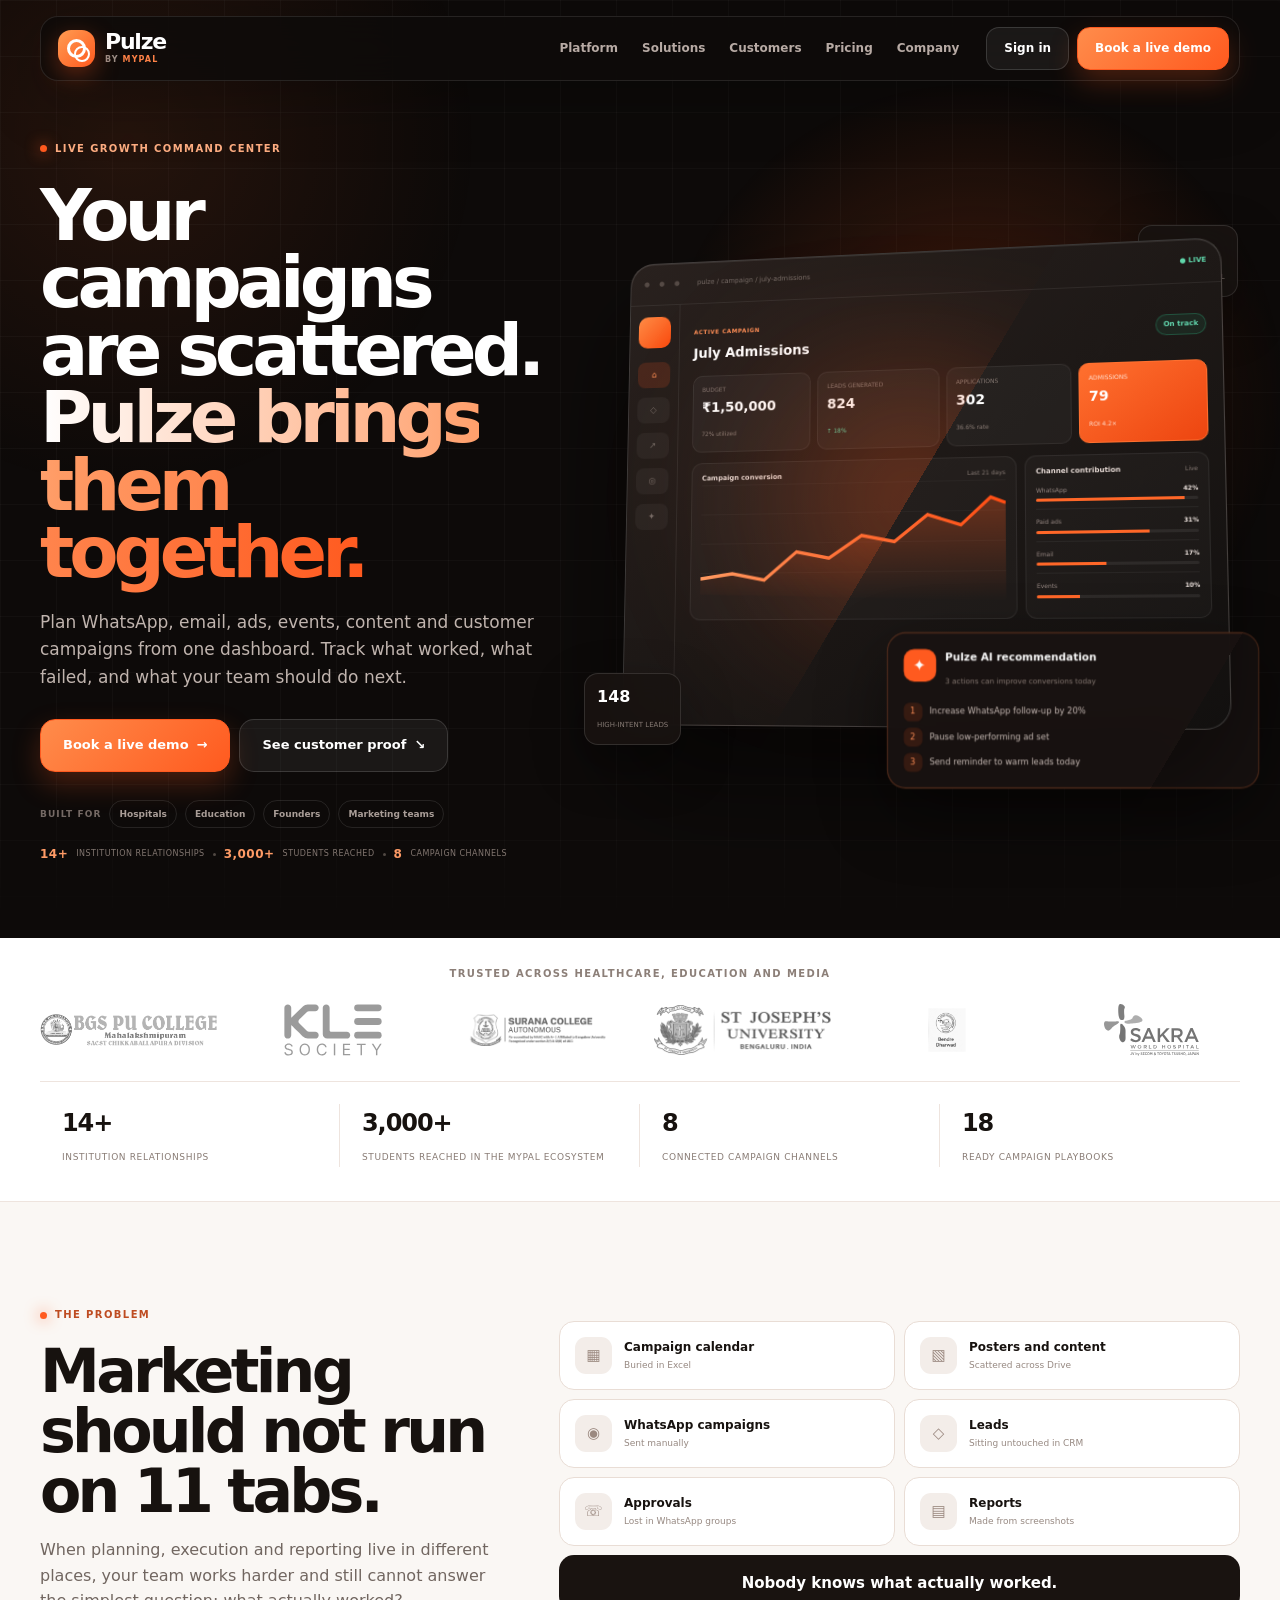
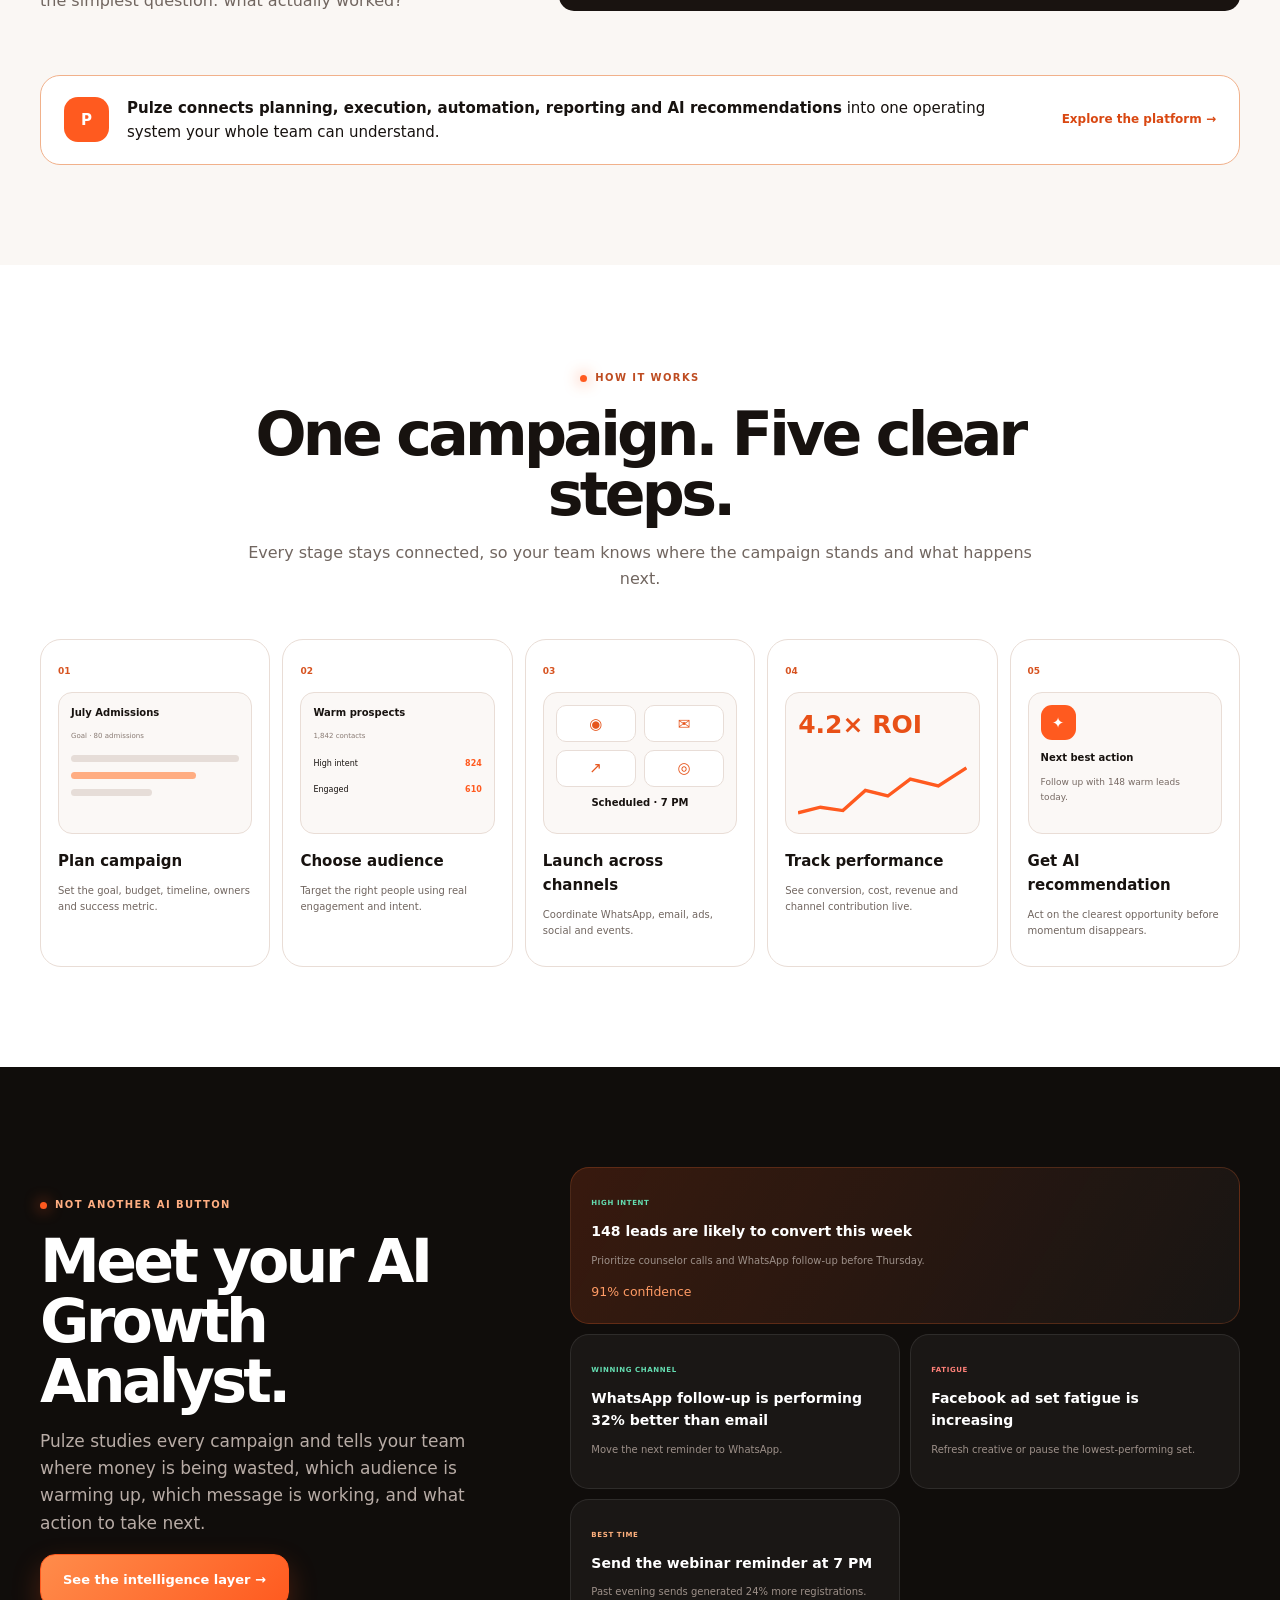
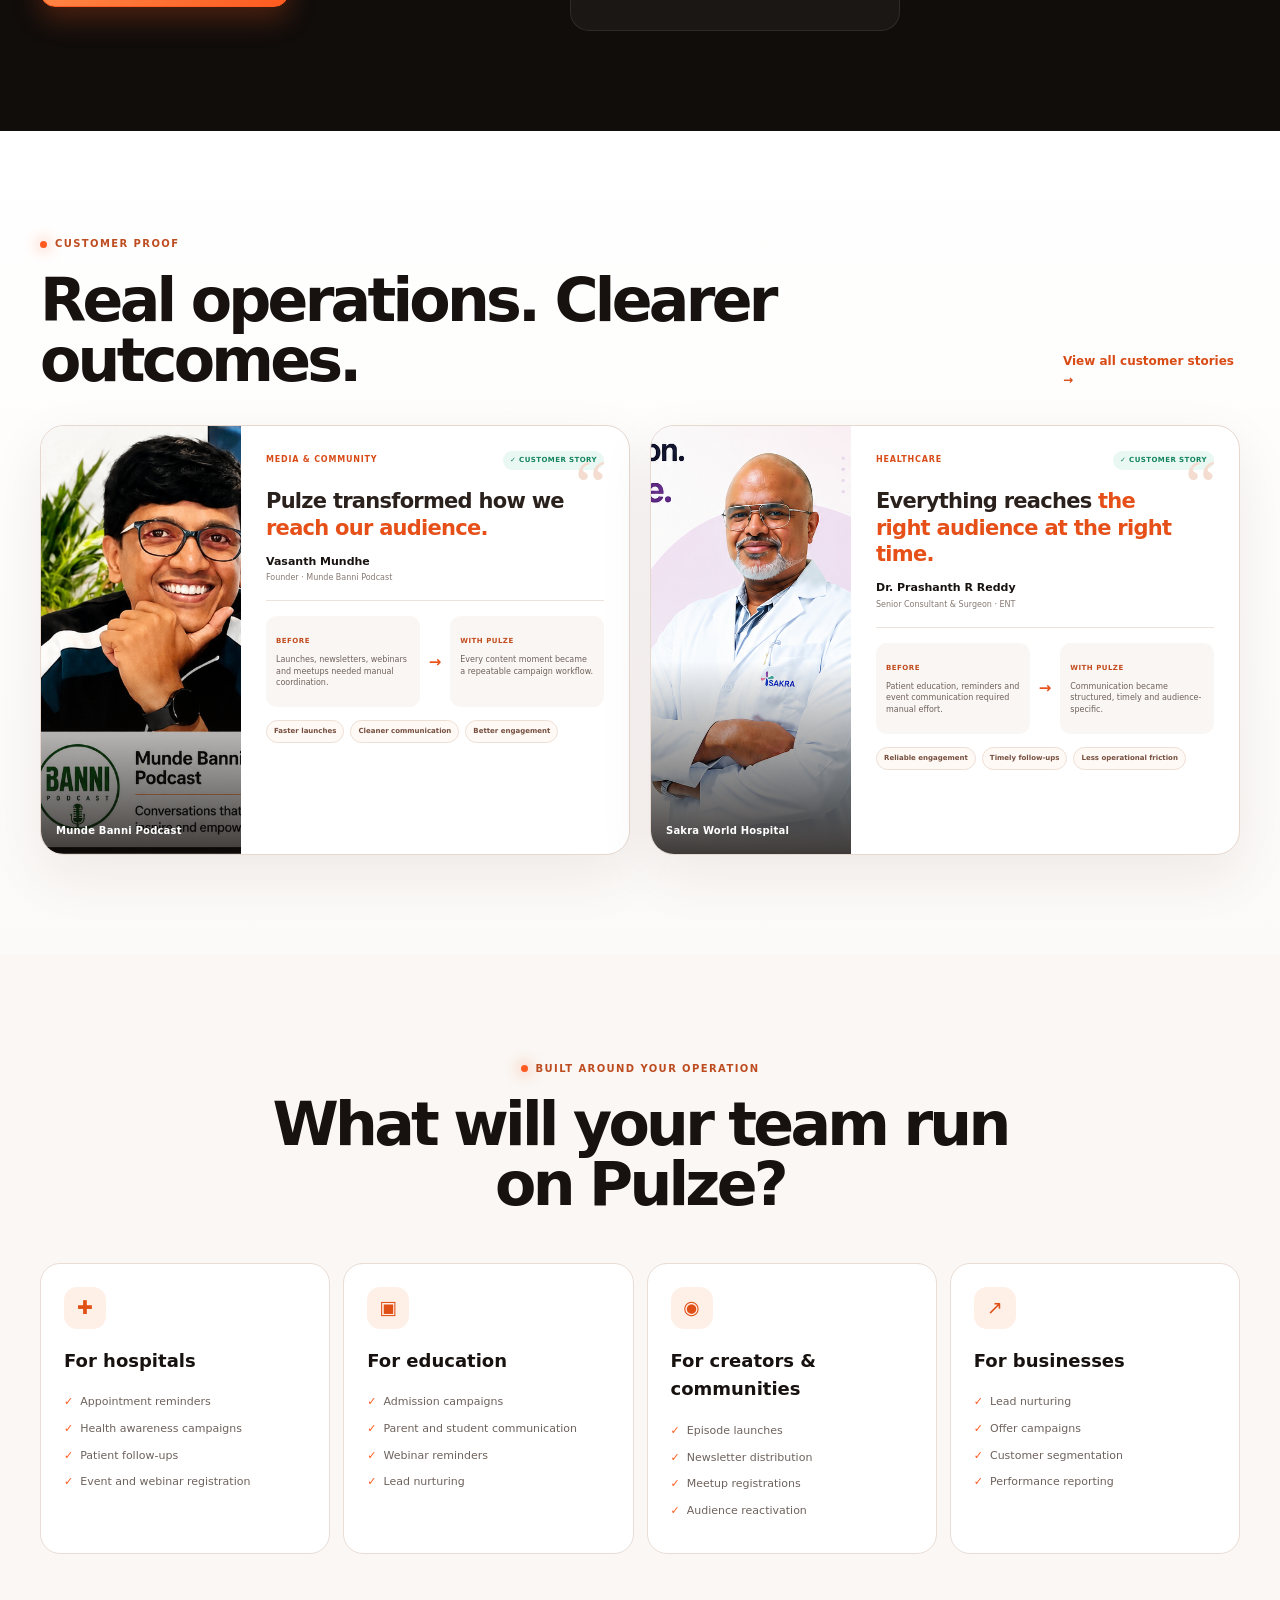
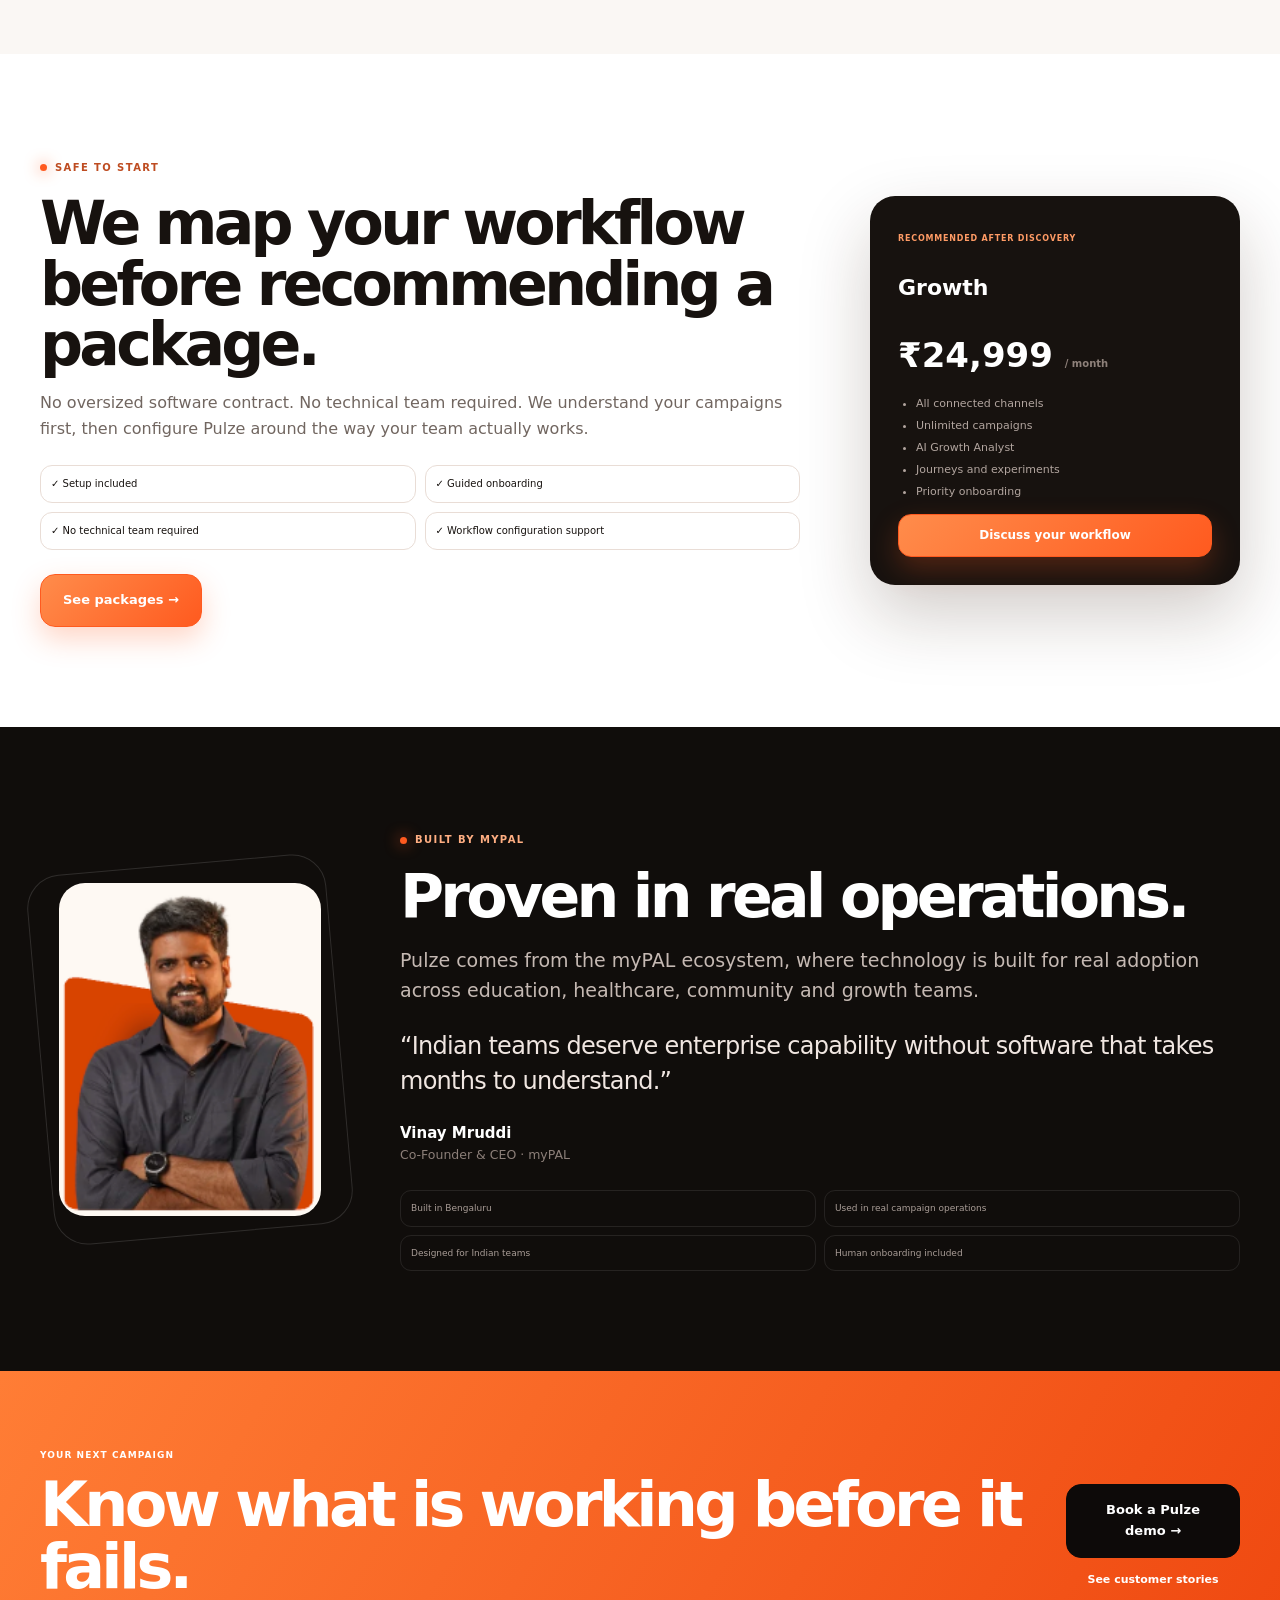
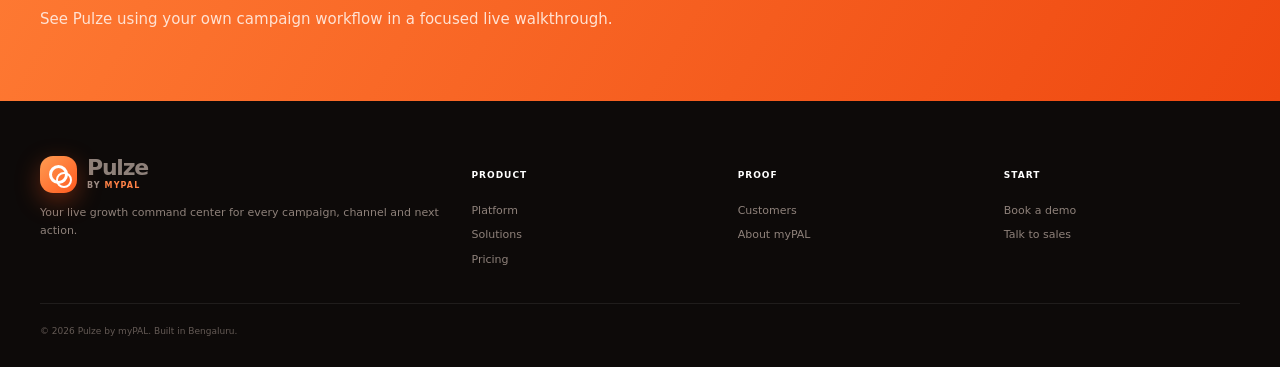
==== commit 4249892f: "Refine customer proof section" ====
--- a/index.html
+++ b/index.html
@@ -122,12 +122,24 @@
       <div class="wrap"><div class="proof-head"><div><span class="eyebrow light"><i></i> Customer proof</span><h2>Real operations. Clearer outcomes.</h2></div><a href="customers.html">View all customer stories →</a></div>
         <div class="case-grid">
           <article class="case-card">
-            <div class="case-photo"><img src="assets/customer-vasanth.png" alt="Vasanth Mundhe of Munde Banni Podcast"></div>
-            <div class="case-copy"><span class="case-sector">Media & community</span><h3>Munde Banni Podcast</h3><div class="before-after"><div><small>BEFORE</small><p>Episode launches, newsletter pushes, webinars and meetups were manually coordinated.</p></div><div><small>AFTER</small><p>Every content moment became a repeatable campaign workflow.</p></div></div><blockquote>“Pulze transformed how we reach our audience.”</blockquote><div class="outcome"><b>Outcome</b><span>Faster launches · Cleaner communication · Better engagement</span></div></div>
+            <div class="case-photo"><img src="assets/customer-vasanth.png" alt="Vasanth Mundhe of Munde Banni Podcast"><span class="photo-label">Munde Banni Podcast</span></div>
+            <div class="case-copy">
+              <div class="case-top"><span class="case-sector">Media & community</span><span class="verified">✓ Customer story</span></div>
+              <div class="quote-mark">“</div><blockquote>Pulze transformed how we <em>reach our audience.</em></blockquote>
+              <div class="person"><b>Vasanth Mundhe</b><span>Founder · Munde Banni Podcast</span></div>
+              <div class="journey"><div><small>BEFORE</small><p>Launches, newsletters, webinars and meetups needed manual coordination.</p></div><i>→</i><div><small>WITH PULZE</small><p>Every content moment became a repeatable campaign workflow.</p></div></div>
+              <div class="proof-chips"><span>Faster launches</span><span>Cleaner communication</span><span>Better engagement</span></div>
+            </div>
           </article>
           <article class="case-card">
-            <div class="case-photo"><img src="assets/customer-prashanth.png" alt="Dr. Prashanth R Reddy of Sakra World Hospital"></div>
-            <div class="case-copy"><span class="case-sector">Healthcare</span><h3>Sakra World Hospital</h3><div class="before-after"><div><small>BEFORE</small><p>Patient education, reminders and event communication needed manual coordination.</p></div><div><small>AFTER</small><p>Communication reached the right audience at the right time.</p></div></div><blockquote>“Our team can focus on what truly matters—patient care.”</blockquote><div class="outcome"><b>Outcome</b><span>Reliable engagement · Less operational friction</span></div></div>
+            <div class="case-photo"><img src="assets/customer-prashanth.png" alt="Dr. Prashanth R Reddy of Sakra World Hospital"><span class="photo-label">Sakra World Hospital</span></div>
+            <div class="case-copy">
+              <div class="case-top"><span class="case-sector">Healthcare</span><span class="verified">✓ Customer story</span></div>
+              <div class="quote-mark">“</div><blockquote>Everything reaches <em>the right audience at the right time.</em></blockquote>
+              <div class="person"><b>Dr. Prashanth R Reddy</b><span>Senior Consultant & Surgeon · ENT</span></div>
+              <div class="journey"><div><small>BEFORE</small><p>Patient education, reminders and event communication required manual effort.</p></div><i>→</i><div><small>WITH PULZE</small><p>Communication became structured, timely and audience-specific.</p></div></div>
+              <div class="proof-chips"><span>Reliable engagement</span><span>Timely follow-ups</span><span>Less operational friction</span></div>
+            </div>
           </article>
         </div>
       </div>
--- a/assets/home-overrides.css
+++ b/assets/home-overrides.css
@@ -2,3 +2,29 @@
 .hero-trust-inline strong{color:#ff9b66;font-size:12px}
 .hero-trust-inline i{width:3px;height:3px;border-radius:50%;background:#514944}
 @media(max-width:470px){.hero-trust-inline{flex-wrap:wrap}}
+.proof{background:linear-gradient(180deg,#fff,#fcfaf8)}
+.case-grid{gap:20px}
+.case-card{grid-template-columns:200px 1fr;min-height:430px;border-color:#e6d8cf;box-shadow:0 20px 55px rgba(60,31,15,.08);transition:transform .25s ease,box-shadow .25s ease}
+.case-card:hover{transform:translateY(-5px);box-shadow:0 28px 70px rgba(60,31,15,.12)}
+.case-photo:after{content:"";position:absolute;inset:0;background:linear-gradient(0deg,rgba(14,10,8,.8),transparent 45%)}
+.case-photo img{object-position:52% center;transition:transform .5s ease}
+.case-card:hover .case-photo img{transform:scale(1.035)}
+.photo-label{position:absolute;z-index:2;left:15px;right:15px;bottom:15px;color:white;font-size:10px;font-weight:850;letter-spacing:.02em}
+.case-copy{padding:25px 25px 22px;position:relative}
+.case-top{display:flex;justify-content:space-between;align-items:center;gap:10px}
+.verified{color:#14845f;background:#eaf8f3;border-radius:99px;padding:4px 7px;font-size:7px;font-weight:900;text-transform:uppercase;letter-spacing:.06em}
+.quote-mark{position:absolute;right:22px;top:35px;color:#f4ddd0;font:72px/.7 Georgia,serif}
+.case-copy blockquote{font-size:21px;line-height:1.25;letter-spacing:-.035em;margin:18px 35px 12px 0;max-width:370px}
+.case-copy blockquote em{font-style:normal;color:#e65018}
+.person{padding-bottom:15px;border-bottom:1px solid #eee3dc}
+.person b{display:block;font-size:11px}.person span{display:block;color:#887a73;font-size:8px;margin-top:2px}
+.journey{display:grid;grid-template-columns:1fr auto 1fr;gap:9px;align-items:center;margin-top:15px}
+.journey>div{background:#faf6f3;border-radius:11px;padding:10px;min-height:91px}
+.journey small{color:#c24b1d;font-size:7px;font-weight:900;letter-spacing:.07em}
+.journey p{color:#6f625c;font-size:8px;line-height:1.45;margin:4px 0}
+.journey>i{font-style:normal;color:#e6541c;font-weight:900}
+.proof-chips{display:flex;flex-wrap:wrap;gap:6px;margin-top:13px}
+.proof-chips span{border:1px solid #eedfd6;background:#fff9f5;border-radius:99px;padding:5px 7px;color:#754f3f;font-size:7px;font-weight:800}
+@media(max-width:900px){.case-card{grid-template-columns:170px 1fr}.journey{grid-template-columns:1fr}.journey>i{display:none}}
+@media(max-width:760px){.case-card{grid-template-columns:150px 1fr}.case-copy blockquote{font-size:18px}}
+@media(max-width:470px){.case-card{grid-template-columns:1fr}.case-photo{height:260px}.journey{grid-template-columns:1fr 1fr}.journey>i{display:block}.case-copy blockquote{font-size:20px}}
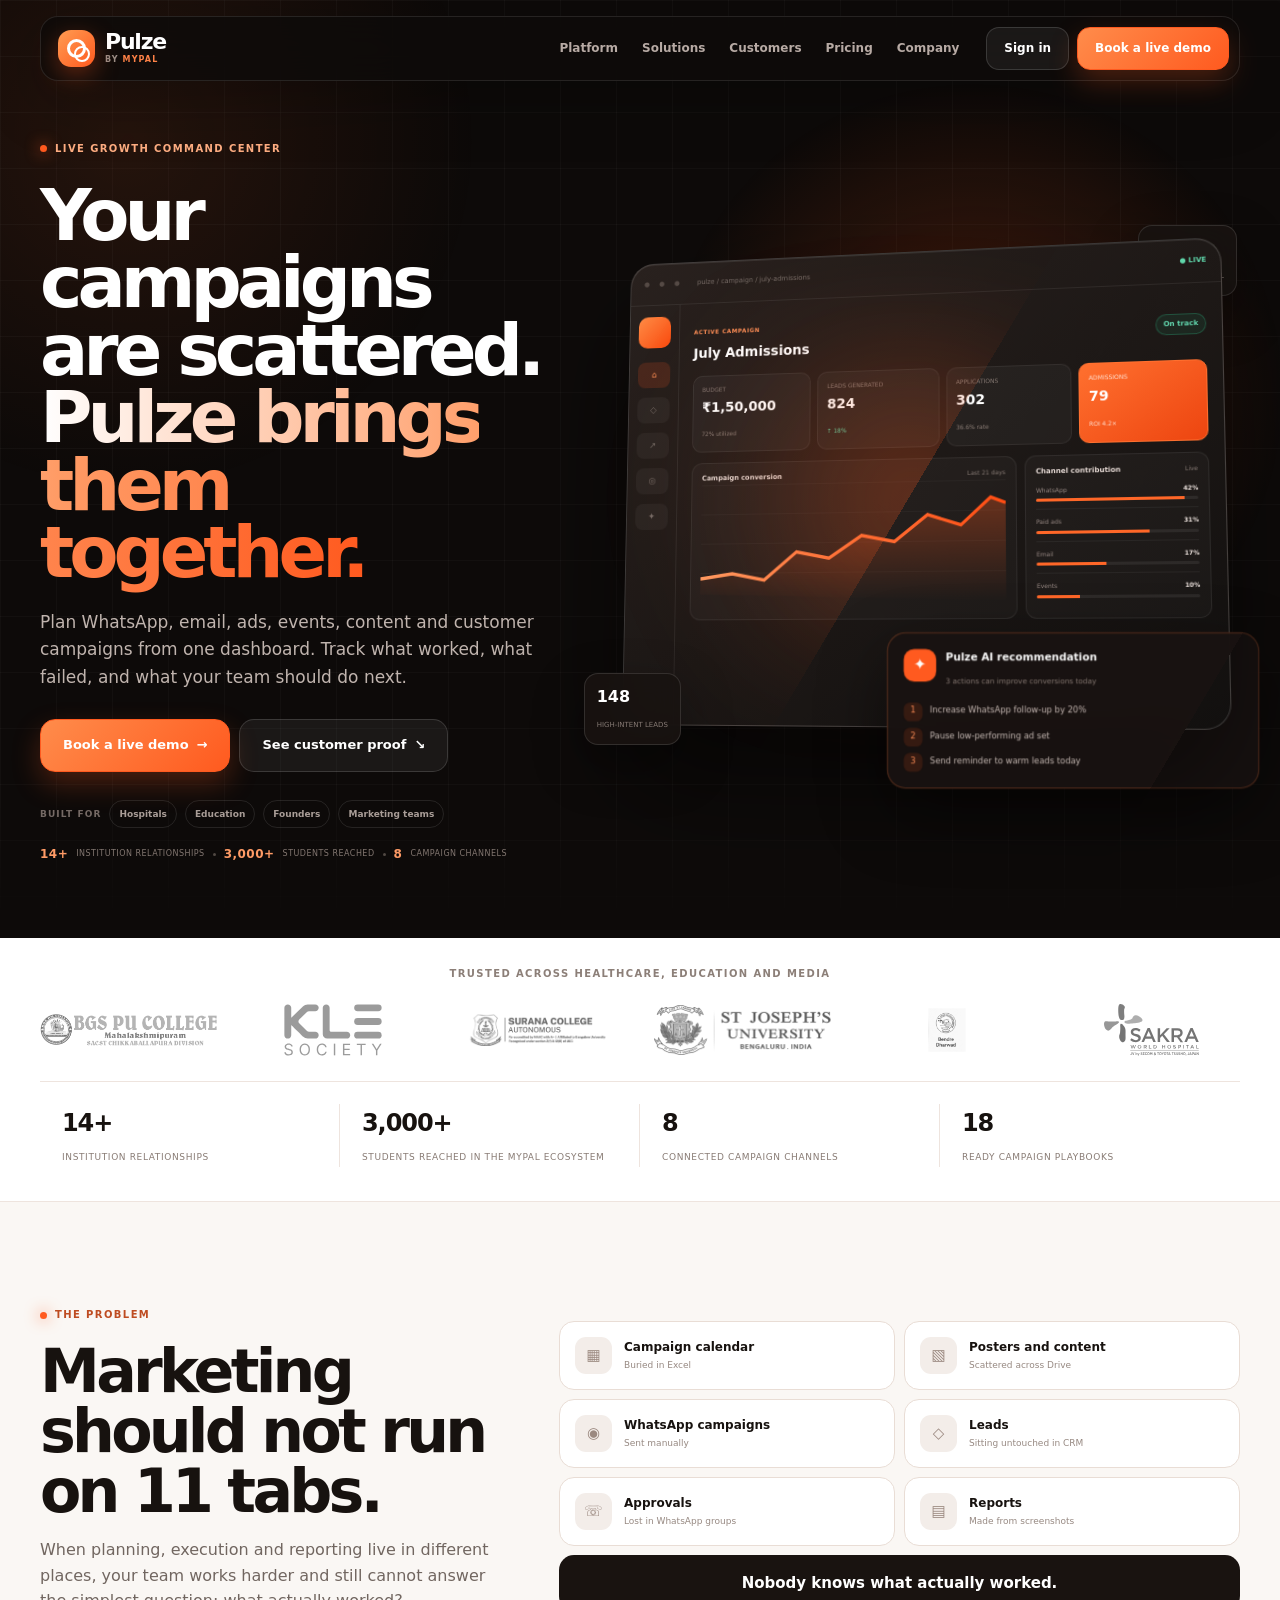
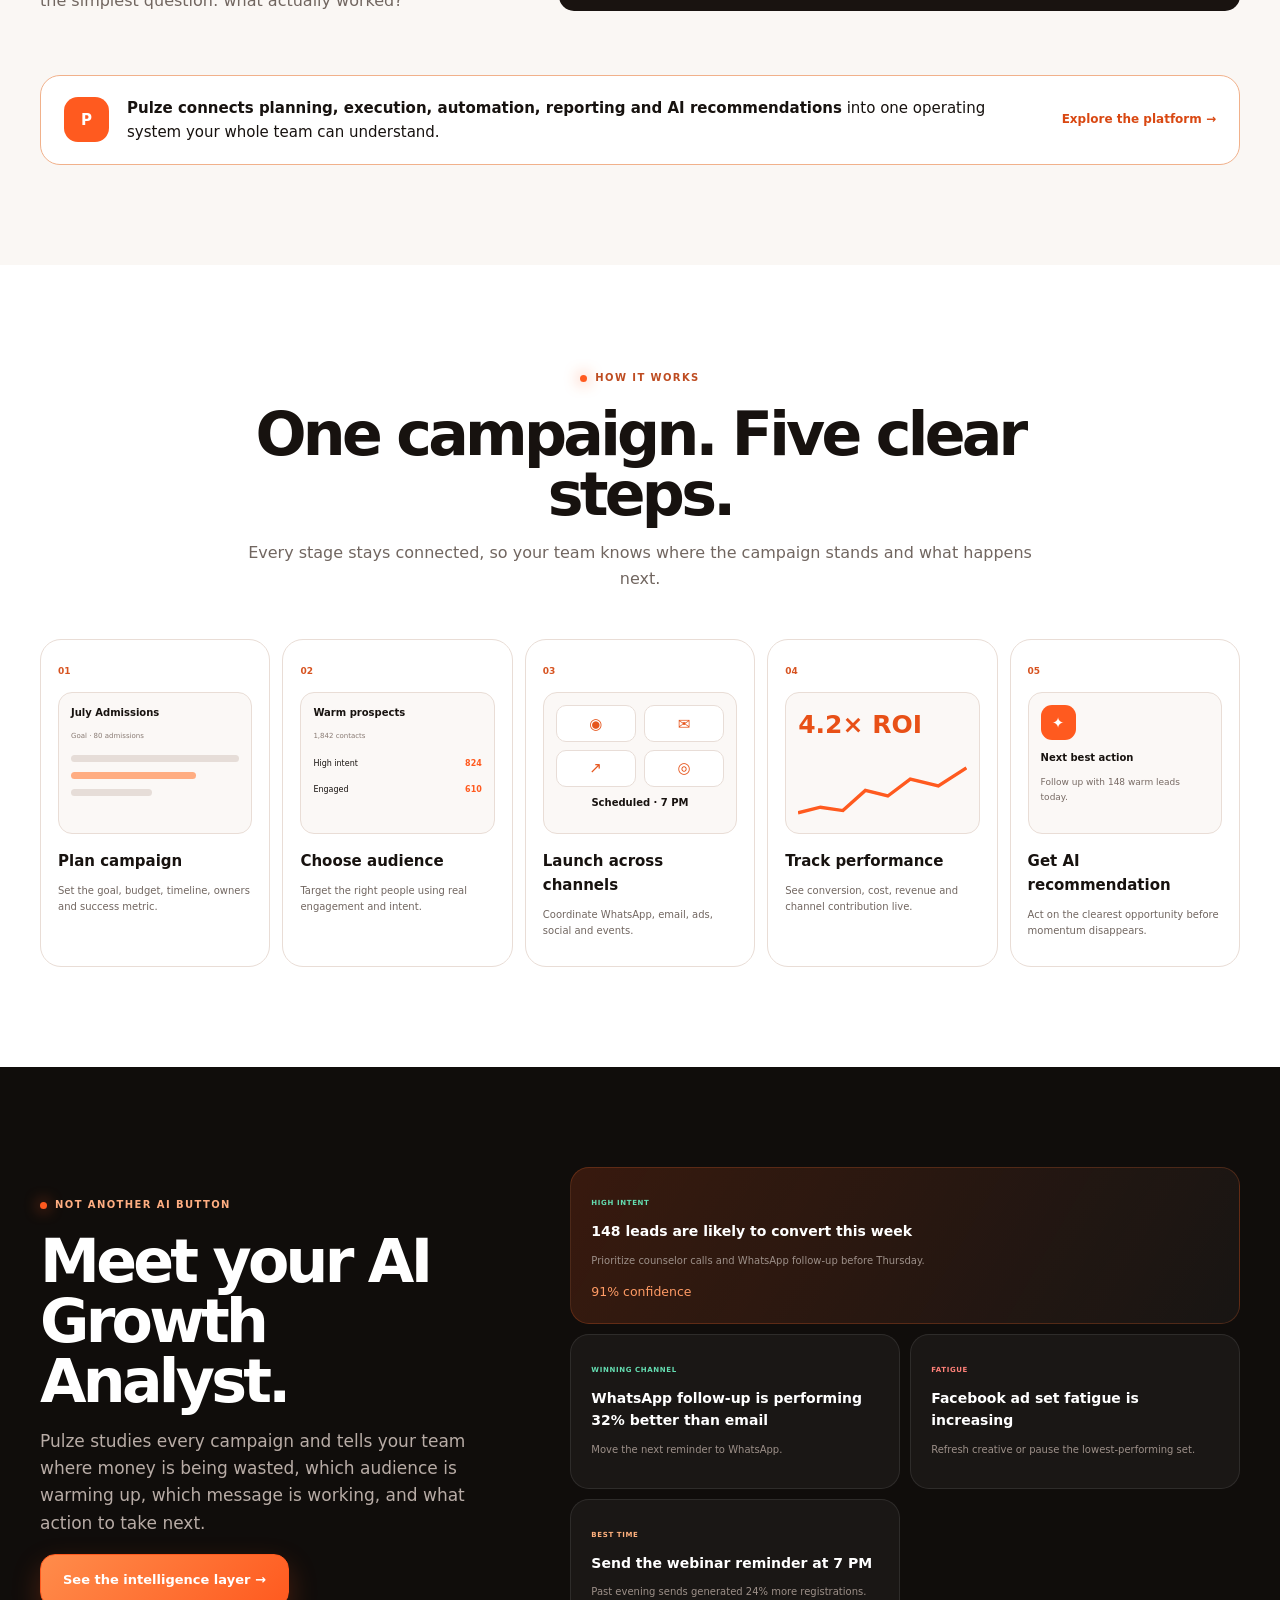
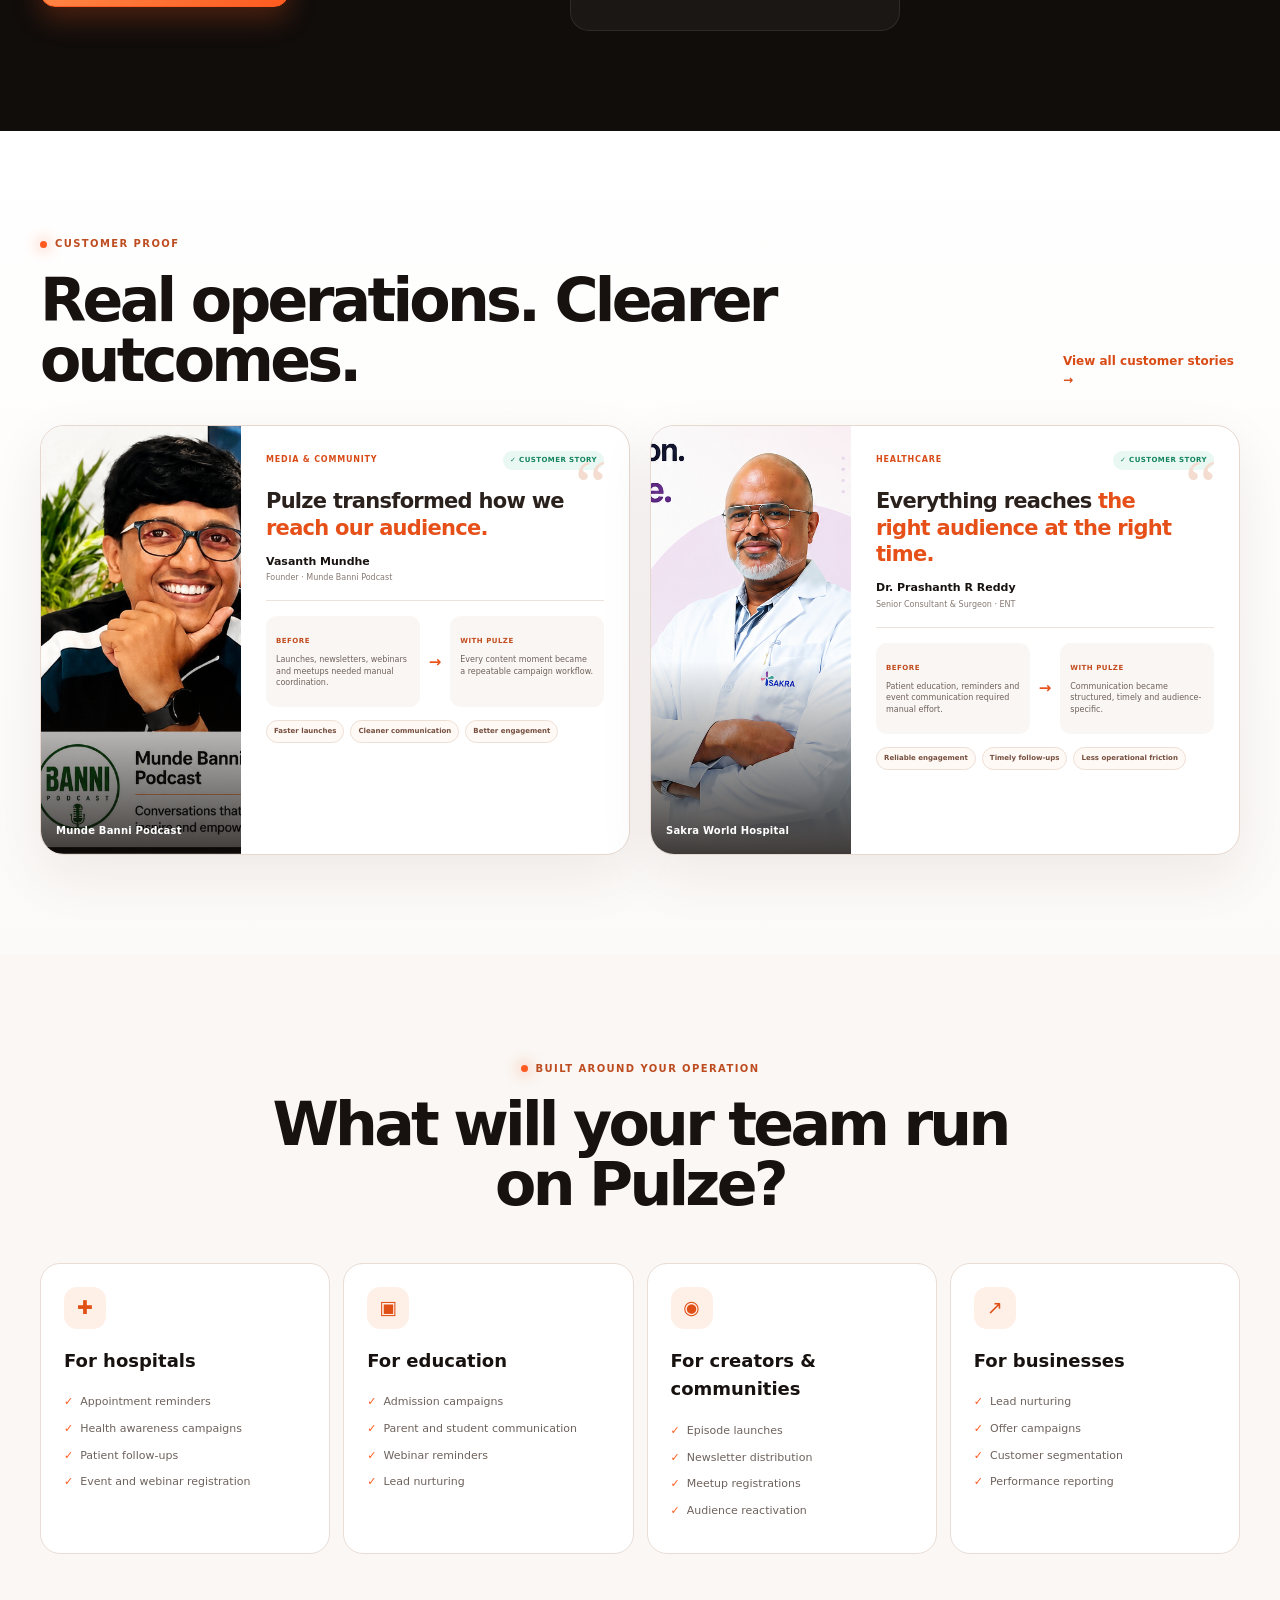
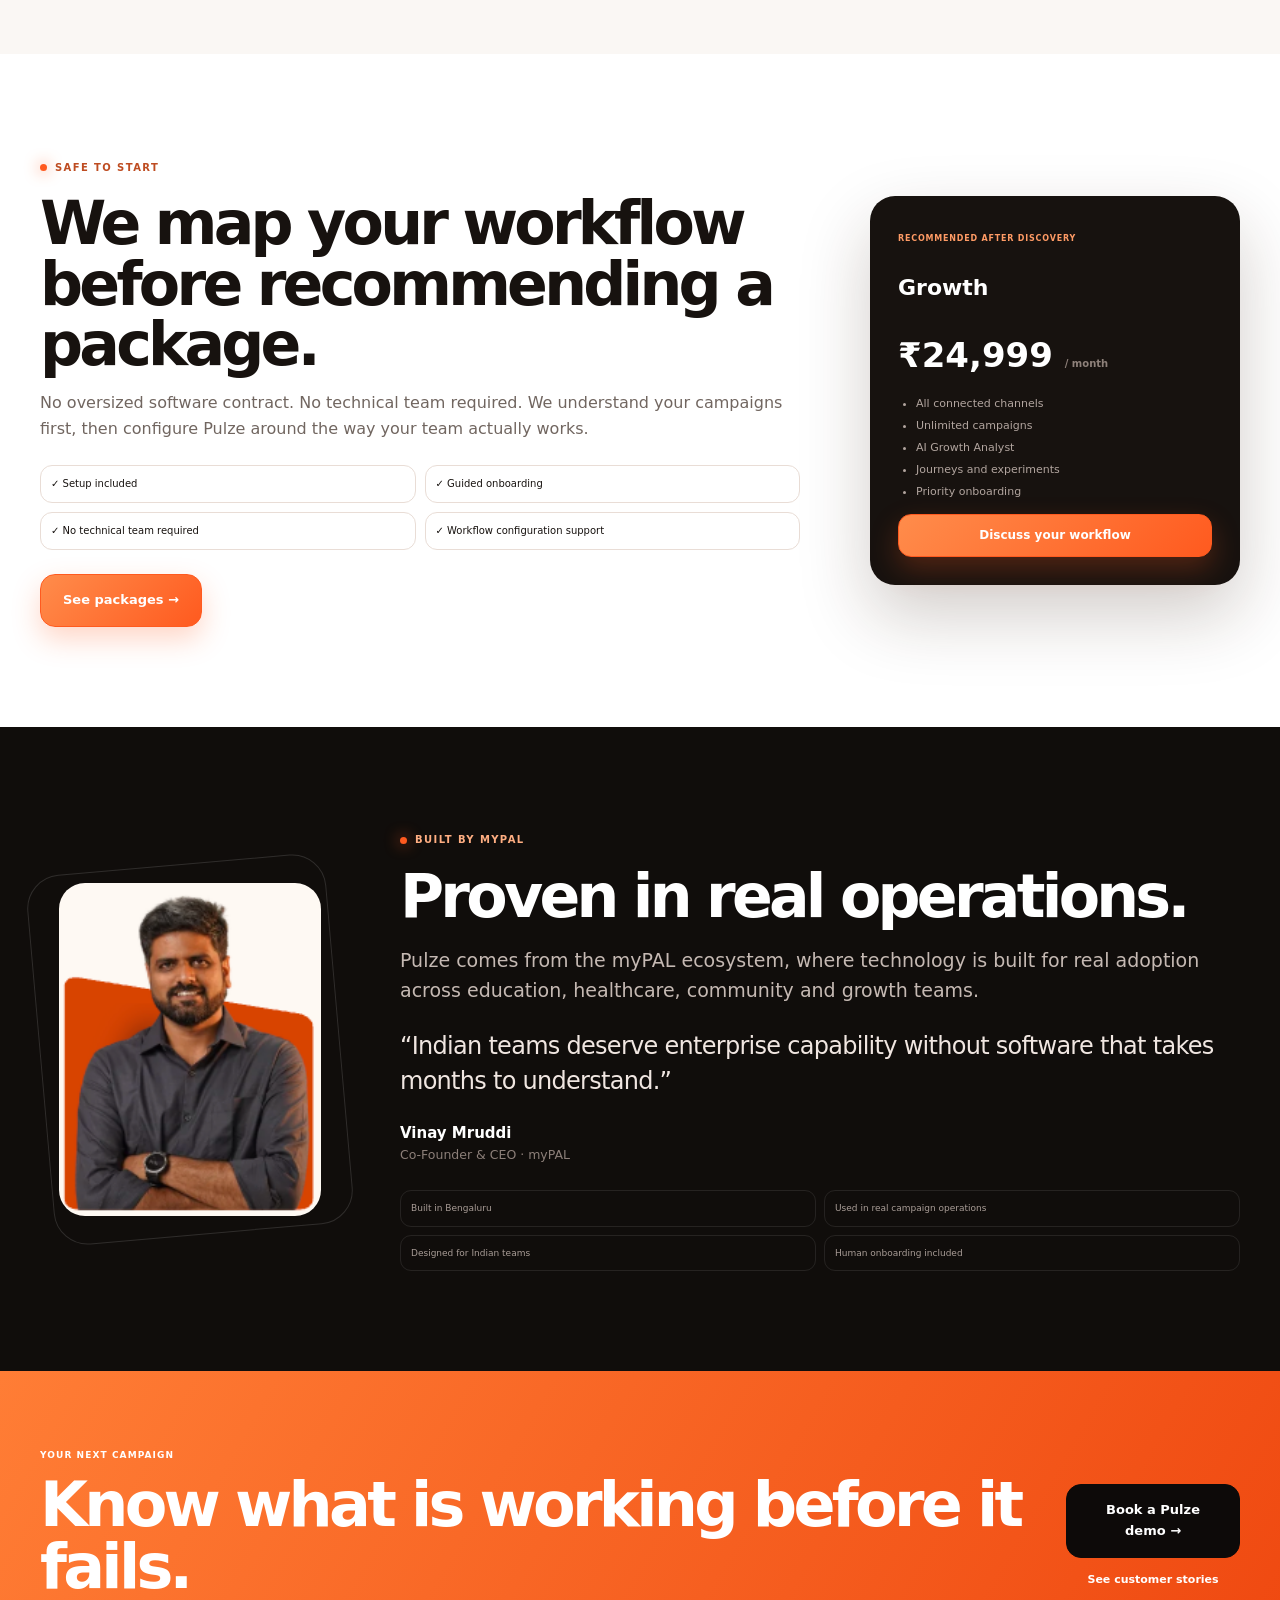
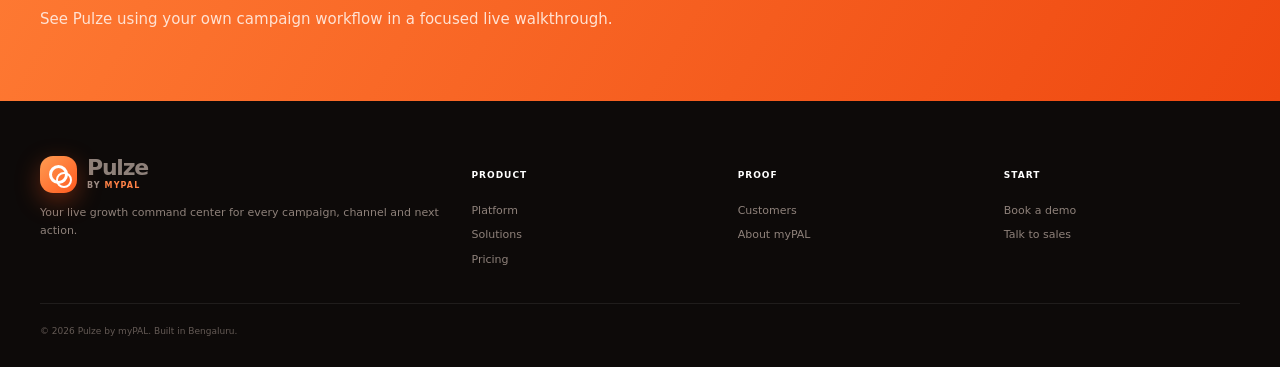
==== commit 495c0d6a: "Build dedicated mobile experience" ====
--- a/index.html
+++ b/index.html
@@ -8,6 +8,7 @@
   <title>Pulze by myPAL — Your Live Growth Command Center</title>
   <link rel="stylesheet" href="assets/home.css">
   <link rel="stylesheet" href="assets/home-overrides.css">
+  <link rel="stylesheet" href="assets/mobile.css">
 </head>
 <body>
   <header class="nav">
--- a/assets/mobile.css
+++ b/assets/mobile.css
@@ -0,0 +1,22 @@
+@media(max-width:760px){
+  body{overflow-x:hidden}
+  .wrap{width:calc(100% - 28px)}
+  .nav{inset:9px 0 auto}.navin{height:58px;border-radius:16px;padding:0 8px 0 13px}.mark{width:34px;height:34px}.brandtype strong{font-size:19px}.menu{display:block;min-width:42px;min-height:42px}
+  .hero{min-height:0;padding:101px 0 36px}.hero-layout{display:block}.hero-copy{text-align:left}.eyebrow{font-size:8px;letter-spacing:.11em}.hero h1{font-size:clamp(39px,11.5vw,49px);line-height:.97;margin:18px 0}.hero-copy>p{font-size:15px;line-height:1.6}.hero-actions{display:grid;grid-template-columns:1fr;margin:23px 0 20px}.hero-actions .btn{width:100%;min-height:49px}.buyer-fit{gap:6px;margin-top:18px}.buyer-fit span{width:100%;margin-bottom:2px}.buyer-fit b{font-size:8px;padding:5px 8px}.hero-trust-inline{font-size:7px;line-height:1.5;gap:6px}.hero-trust-inline strong{font-size:10px}
+  .product-scene{height:590px;width:100%;max-width:none;margin:28px 0 0;transform:none;perspective:none}.scene-glow{inset:8% -20%;filter:blur(28px)}.dashboard{inset:0 0 163px;border-radius:20px;transform:none!important}.dashbar{height:38px;padding:0 11px}.dashbar .dots{display:none}.dashbar span:nth-child(2){font-size:6px}.dashbody{display:block;height:calc(100% - 38px)}.dashside{display:none}.dashmain{padding:13px}.campaign-head h3{font-size:15px}.campaign-head small{font-size:6px}.funnel{grid-template-columns:1fr 1fr;gap:7px;margin:10px 0}.funnel-card{padding:9px 10px}.funnel-card span{font-size:6px}.funnel-card b{font-size:15px}.dash-lower{grid-template-columns:1fr}.chart-panel{padding:9px}.chart-panel svg{height:105px}.channel-panel{display:none}.ai-card{left:0;right:0;bottom:0;width:auto;height:146px;transform:none;border-radius:18px;padding:13px;animation:none}.ai-head>span{width:30px;height:30px}.ai-head b{font-size:10px}.ai-card ul{grid-template-columns:1fr;gap:5px}.ai-card li{font-size:8px}.data-chip{display:none}
+  .trust{padding:25px 0}.trust>div>p{font-size:8px;line-height:1.5;margin-bottom:19px}.logo-row{grid-template-columns:repeat(2,1fr);gap:24px 26px;padding:0 8px}.logo-row img{max-height:45px;opacity:.82}.trust-metrics{grid-template-columns:1fr 1fr;gap:0;margin-top:24px}.trust-metrics div{padding:13px 10px;border-right:0;border-bottom:1px solid #eee4de}.trust-metrics div:nth-child(odd){border-right:1px solid #eee4de}.trust-metrics b{font-size:22px}.trust-metrics span{font-size:7px;line-height:1.45}
+  .section{padding:68px 0}.section h2,.center h2{font-size:clamp(34px,10vw,45px);line-height:1.02}.section-lead,.center p{font-size:14px}.center{text-align:left;margin-bottom:30px}
+  .split{display:block}.chaos-board{grid-template-columns:1fr;margin-top:28px}.chaos-question{grid-column:auto}.connected-answer{margin-top:25px;padding:16px;grid-template-columns:42px 1fr}.connected-answer p{font-size:12px}.connected-answer a{grid-column:1/-1;text-align:center;background:#fff2ea;border-radius:10px;padding:10px}
+  .steps{display:flex;overflow-x:auto;scroll-snap-type:x mandatory;gap:12px;margin-right:-14px;padding:0 14px 15px 0;scrollbar-width:none}.steps::-webkit-scrollbar{display:none}.step{flex:0 0 82%;scroll-snap-align:start;min-height:300px}.step-ui{height:145px}.step h3{font-size:18px}.step>p{font-size:12px}
+  .analyst-layout{display:block}.analyst-copy p{font-size:15px}.analyst-copy .btn{width:100%;margin:8px 0 28px}.insight-stack{display:grid;grid-template-columns:1fr}.insight{padding:17px}.insight b{font-size:14px}.insight p{font-size:11px}
+  .proof-head{display:block}.proof-head h2{font-size:38px}.proof-head>a{display:inline-block;margin-top:12px}.case-grid{display:block}.case-card{display:grid;grid-template-columns:112px 1fr;min-height:0;margin-bottom:14px;border-radius:19px}.case-photo{height:auto;min-height:410px}.case-copy{padding:18px}.case-top{display:block}.verified{display:inline-block;margin-top:6px}.quote-mark{font-size:55px;right:13px}.case-copy blockquote{font-size:18px;margin:17px 15px 11px 0}.person{padding-bottom:12px}.journey{grid-template-columns:1fr;gap:6px}.journey>i{display:none}.journey>div{min-height:0}.proof-chips span{font-size:6px}
+  .usecase-grid{grid-template-columns:1fr}.usecase-grid article{padding:20px}.usecase-grid h3{font-size:20px}.usecase-grid ul{font-size:12px}
+  .price-layout{display:block}.safety{grid-template-columns:1fr}.safe-pricing .btn{width:100%}.price-preview{margin-top:30px;padding:23px}.price-preview>b{font-size:31px}
+  .founder-layout{display:block}.founder-photo{max-width:250px;margin:0 auto 35px}.founder-message{font-size:16px}.founder blockquote{font-size:20px}.founder-trust{grid-template-columns:1fr 1fr}
+  .final-cta{padding:55px 0}.final-cta .wrap{display:block}.final-cta h2{font-size:40px}.final-cta .wrap>div:last-child{margin-top:25px}.final-cta .btn{width:100%;min-height:49px}
+  .footgrid{grid-template-columns:1fr 1fr;gap:25px 20px}.footgrid>div:first-child{grid-column:1/-1}.footer a{min-height:30px;display:flex;align-items:center}
+  .modal{padding:20px;border-radius:20px}.modalhead h2{font-size:23px}.form{grid-template-columns:1fr}.field.full{grid-column:auto}.field input,.field select,.field textarea{font-size:16px;min-height:46px}
+}
+@media(max-width:390px){
+  .hero h1{font-size:38px}.product-scene{height:560px}.dashboard{bottom:155px}.case-card{grid-template-columns:1fr}.case-photo{height:230px;min-height:0}.journey{grid-template-columns:1fr 1fr}.journey>i{display:block}.founder-trust{grid-template-columns:1fr}
+}
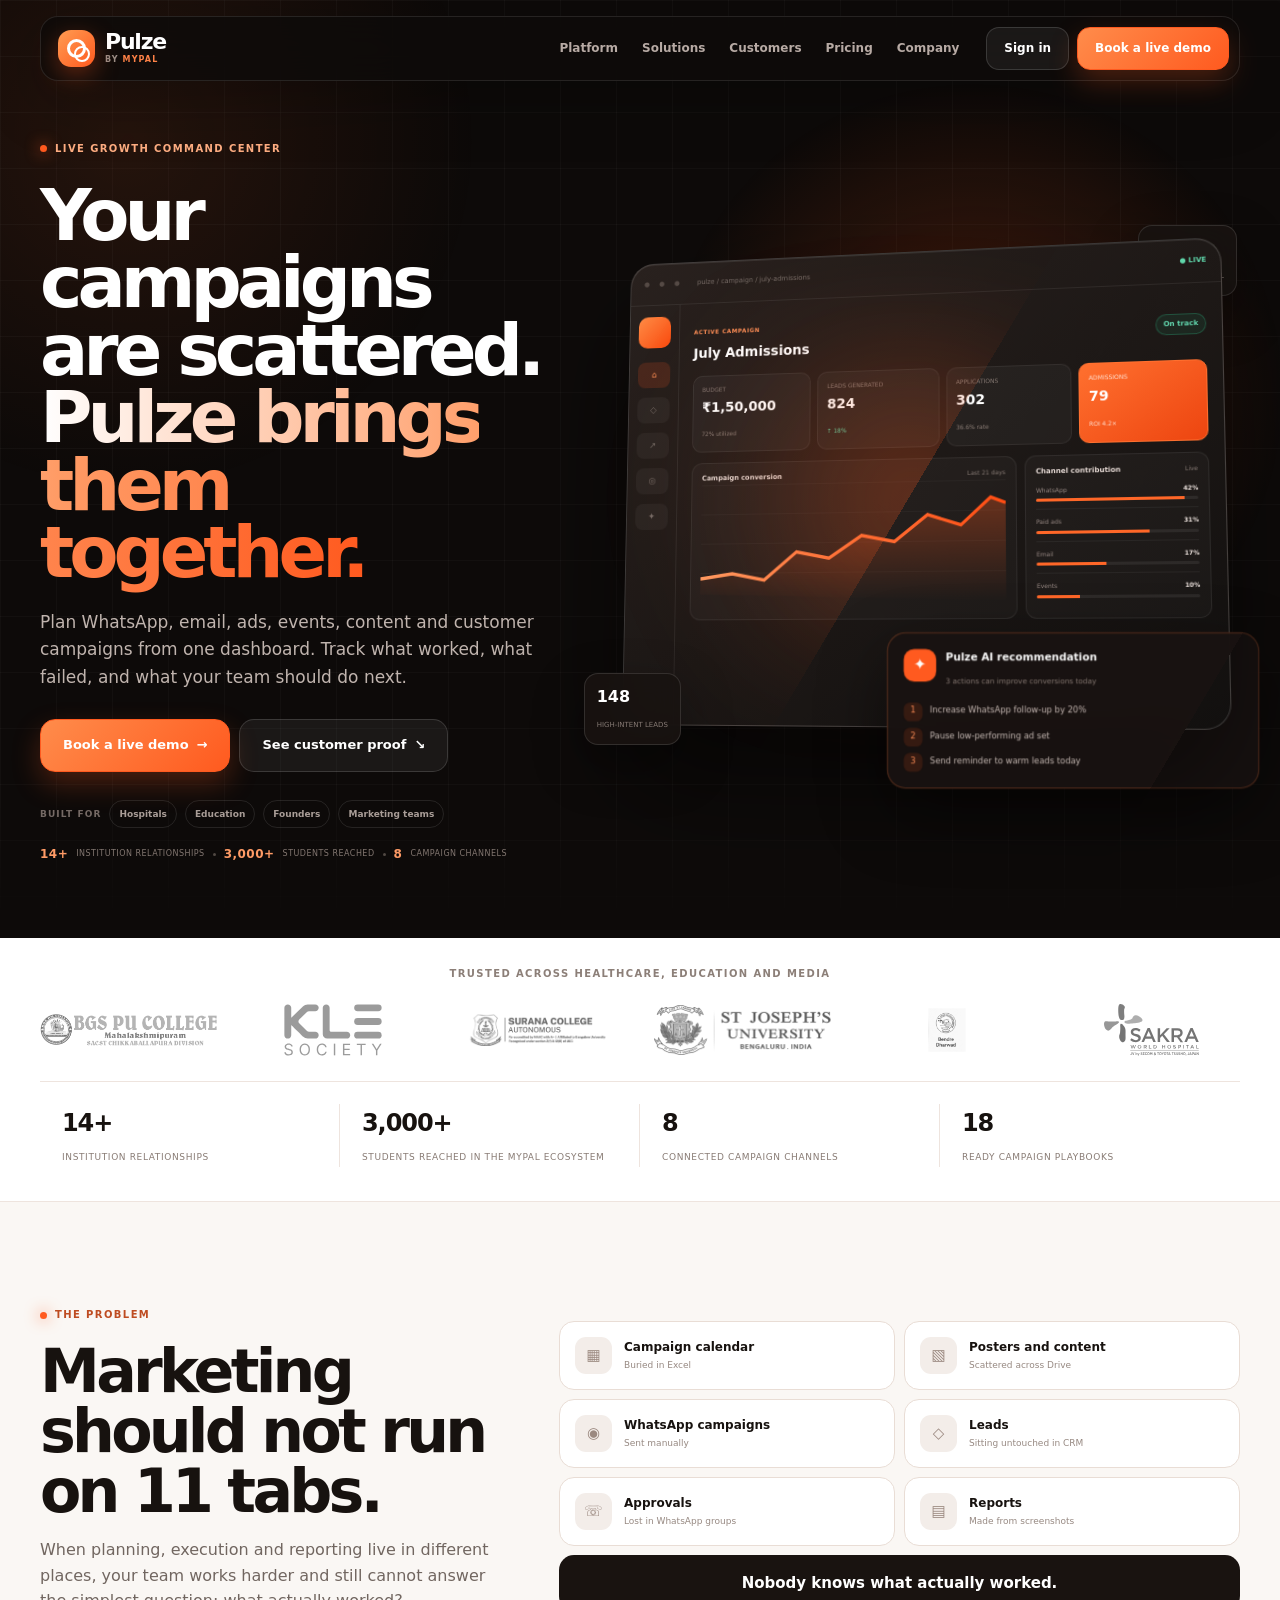
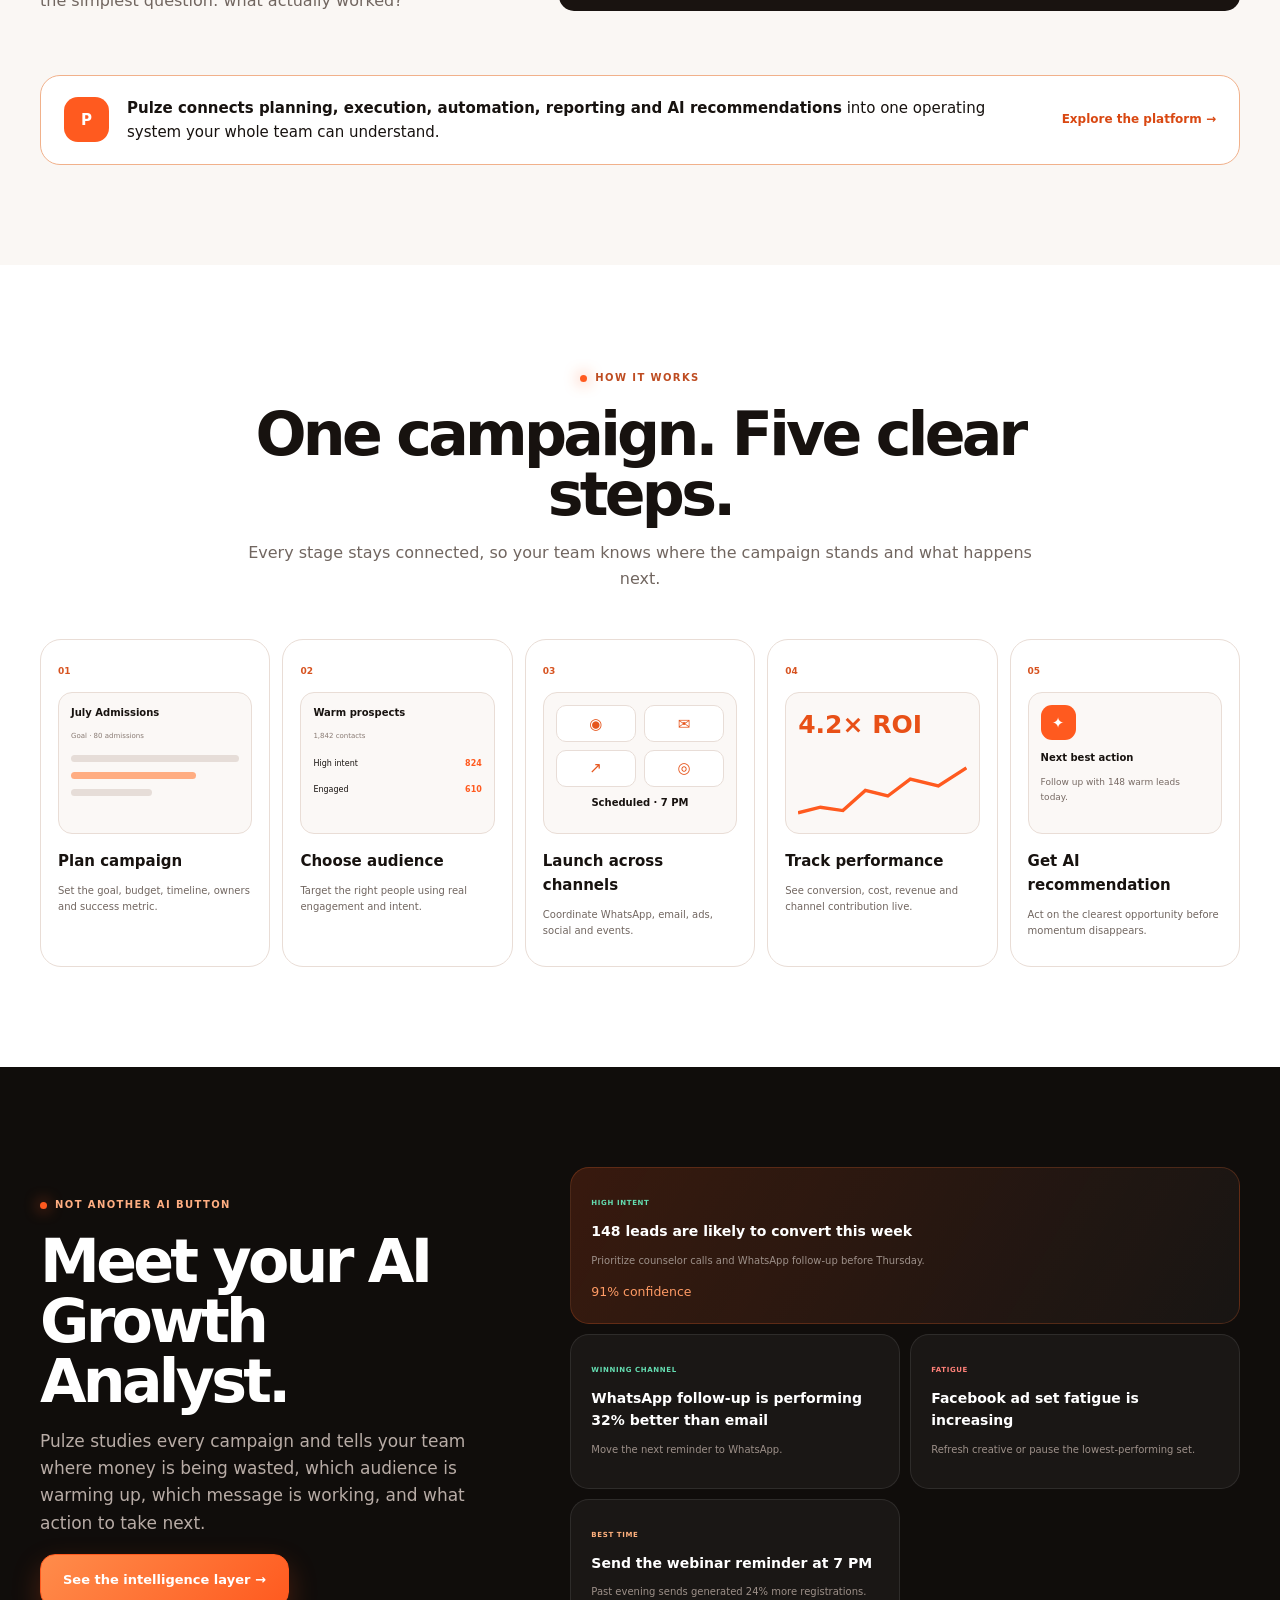
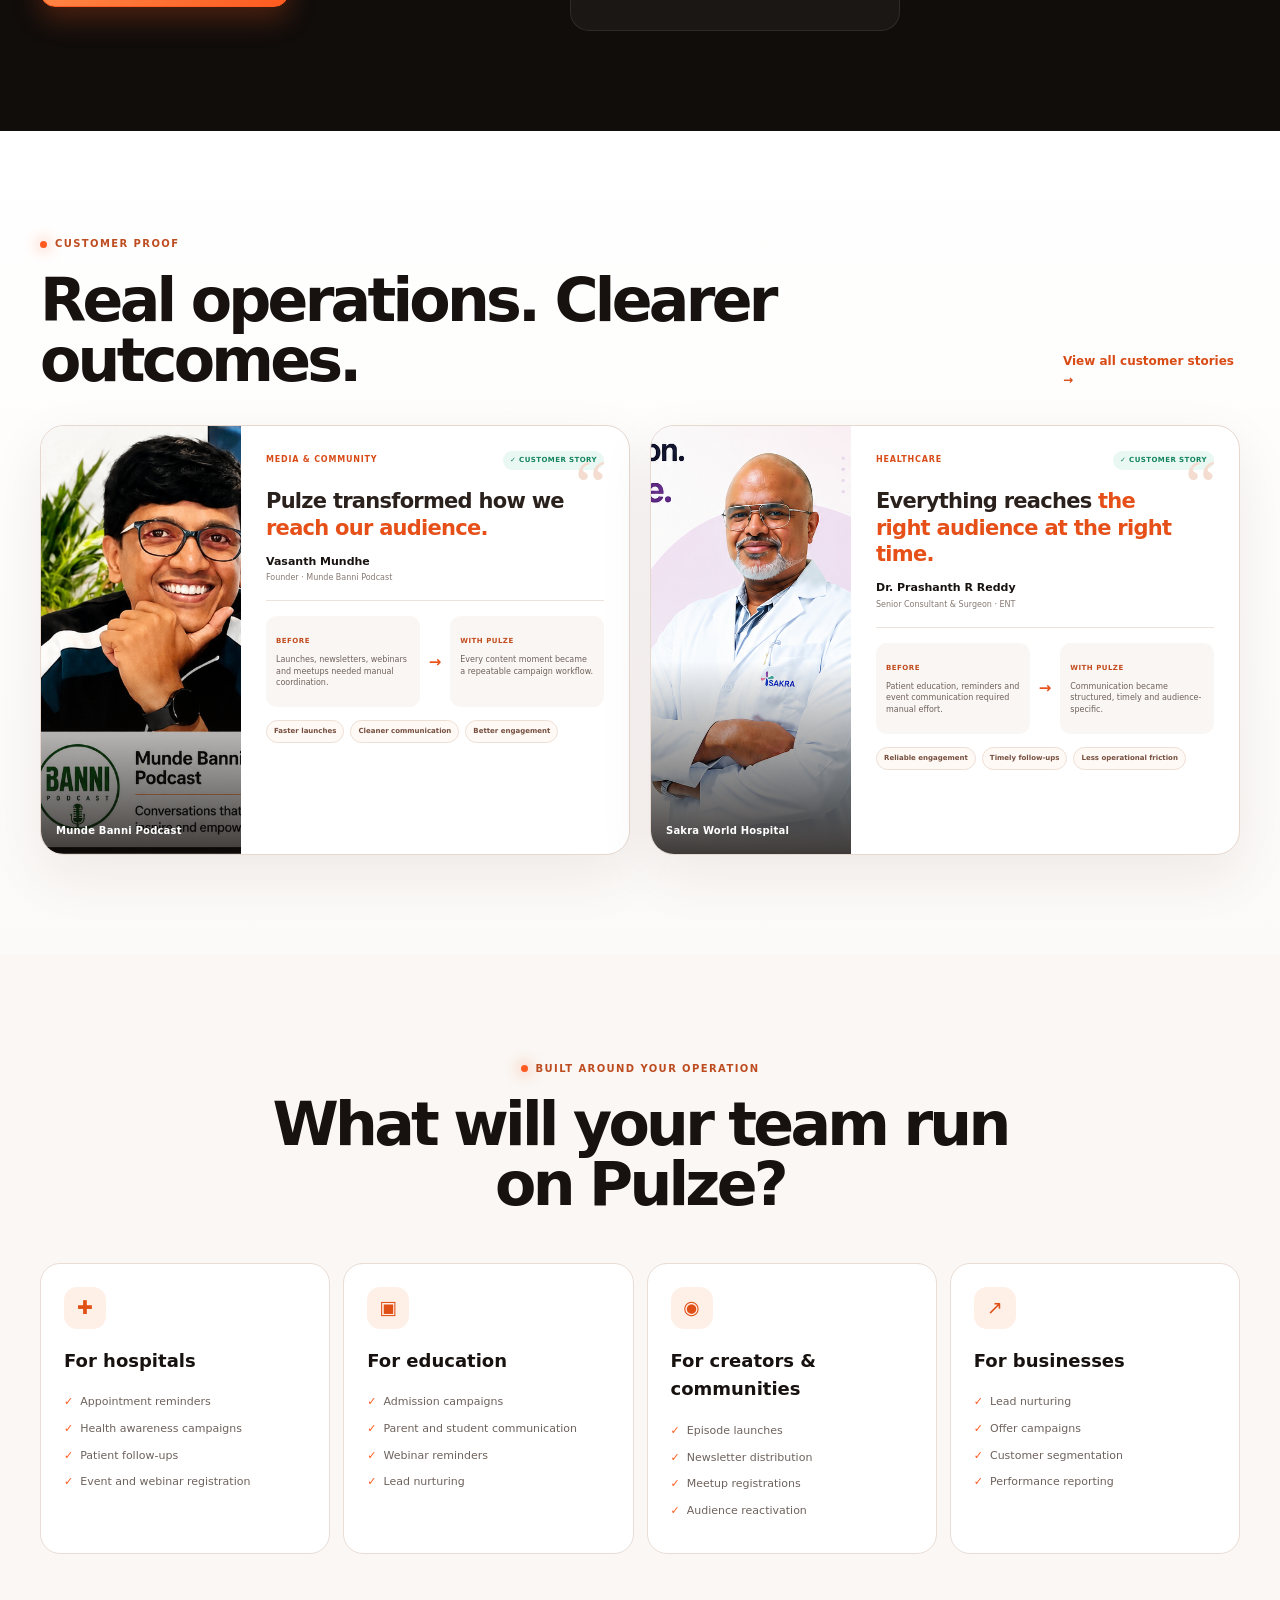
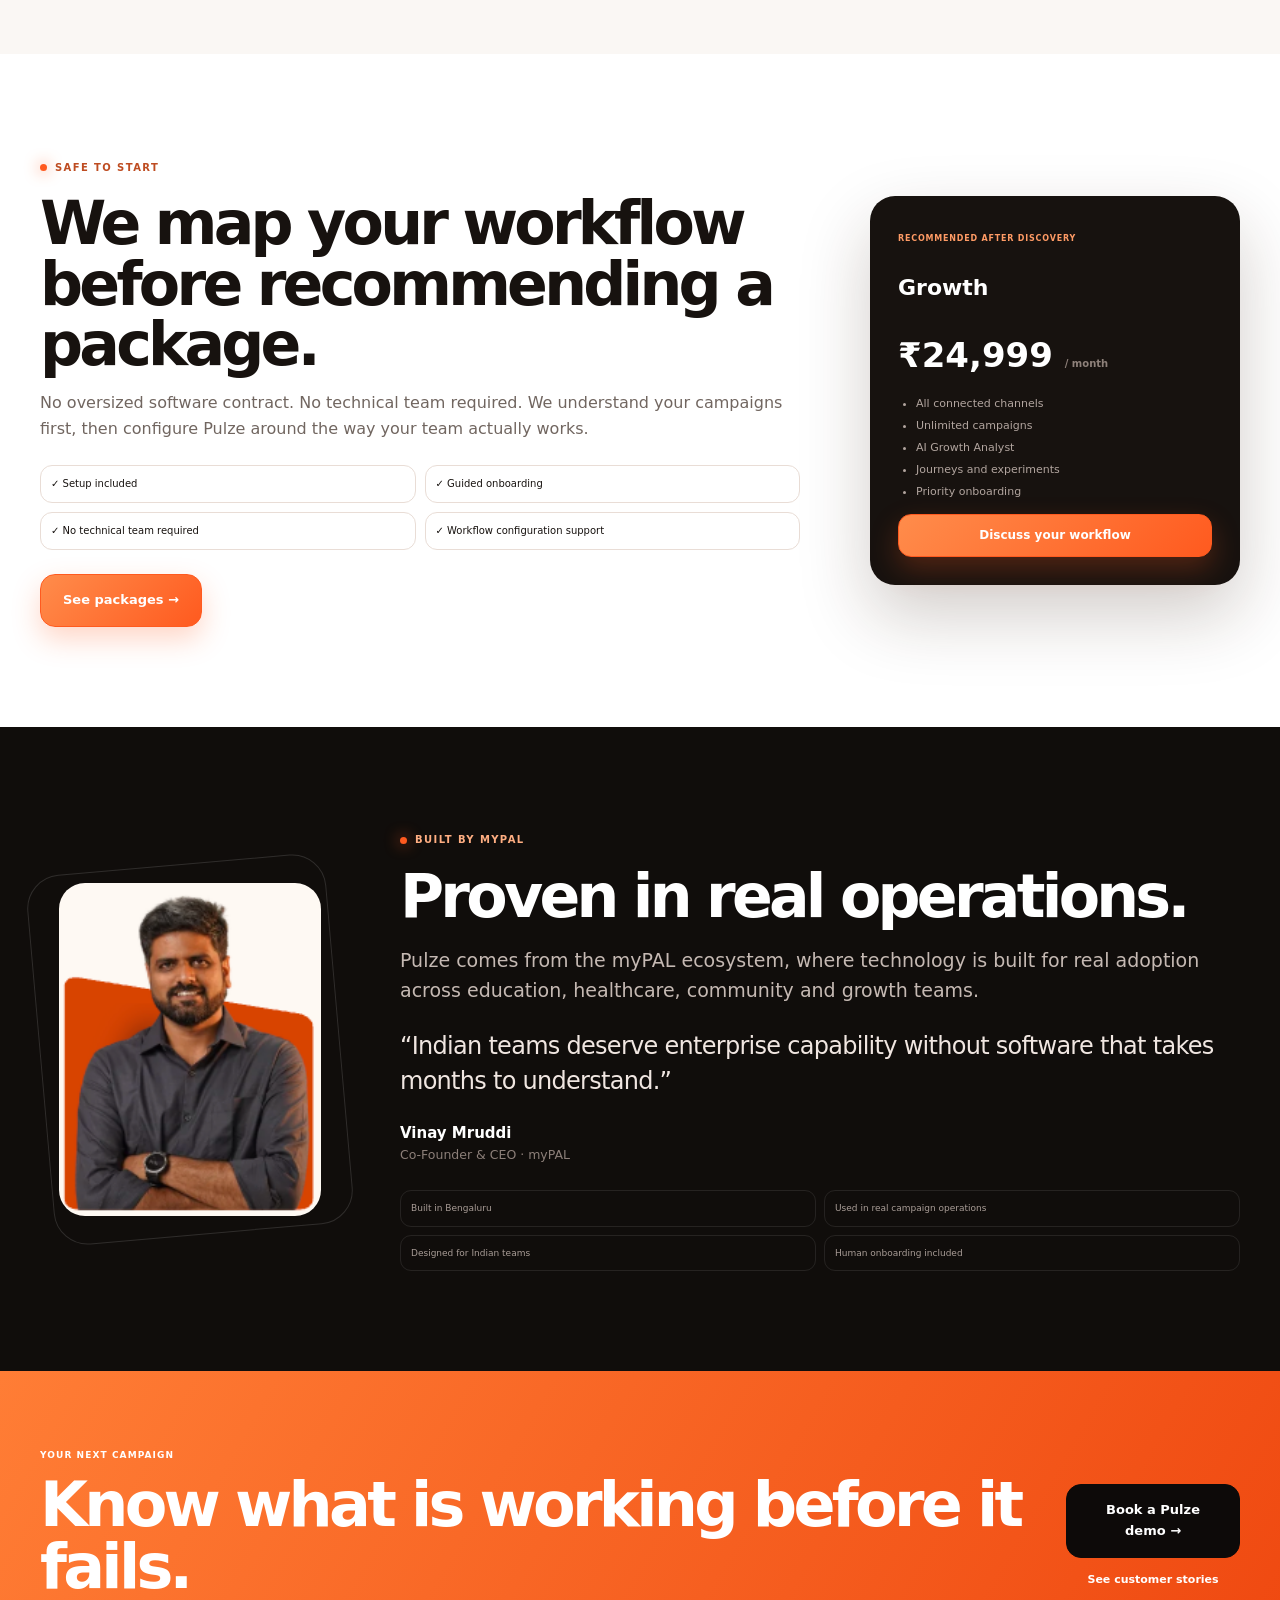
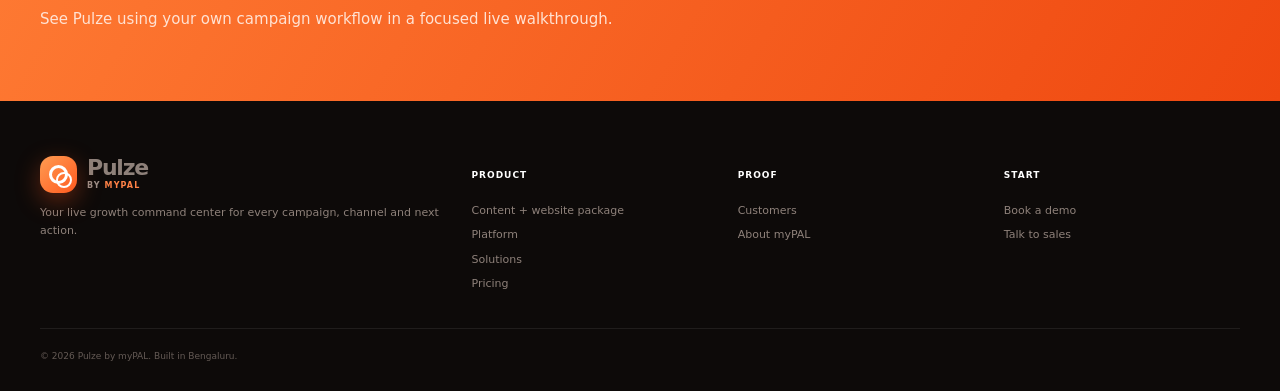
==== commit b33fed51: "Add Pulze content and website package subpage" ====
--- a/index.html
+++ b/index.html
@@ -168,7 +168,7 @@
     <section class="final-cta"><div class="wrap"><div><span>YOUR NEXT CAMPAIGN</span><h2>Know what is working before it fails.</h2><p>See Pulze using your own campaign workflow in a focused live walkthrough.</p></div><div><button class="btn dark large" data-demo>Book a Pulze demo →</button><a href="customers.html">See customer stories</a></div></div></section>
   </main>
 
-  <footer class="footer"><div class="wrap footgrid"><div><a class="brand" href="index.html"><span class="mark"></span><span class="brandtype"><strong>Pulze</strong><small>by <b>myPAL</b></small></span></a><p>Your live growth command center for every campaign, channel and next action.</p></div><div><h4>Product</h4><a href="platform.html">Platform</a><a href="solutions.html">Solutions</a><a href="pricing.html">Pricing</a></div><div><h4>Proof</h4><a href="customers.html">Customers</a><a href="company.html">About myPAL</a></div><div><h4>Start</h4><a href="#" data-demo>Book a demo</a><a href="#" data-demo>Talk to sales</a></div></div><div class="wrap copyright">© 2026 Pulze by myPAL. Built in Bengaluru.</div></footer>
+  <footer class="footer"><div class="wrap footgrid"><div><a class="brand" href="index.html"><span class="mark"></span><span class="brandtype"><strong>Pulze</strong><small>by <b>myPAL</b></small></span></a><p>Your live growth command center for every campaign, channel and next action.</p></div><div><h4>Product</h4><a href="content-package.html">Content + website package</a><a href="platform.html">Platform</a><a href="solutions.html">Solutions</a><a href="pricing.html">Pricing</a></div><div><h4>Proof</h4><a href="customers.html">Customers</a><a href="company.html">About myPAL</a></div><div><h4>Start</h4><a href="#" data-demo>Book a demo</a><a href="#" data-demo>Talk to sales</a></div></div><div class="wrap copyright">© 2026 Pulze by myPAL. Built in Bengaluru.</div></footer>
   <div class="modalback" id="modalBack"><div class="modal" id="modalBox"></div></div>
   <script src="assets/home.js"></script>
 </body>
--- a/assets/mobile.css
+++ b/assets/mobile.css
@@ -20,3 +20,26 @@
 @media(max-width:390px){
   .hero h1{font-size:38px}.product-scene{height:560px}.dashboard{bottom:155px}.case-card{grid-template-columns:1fr}.case-photo{height:230px;min-height:0}.journey{grid-template-columns:1fr 1fr}.journey>i{display:block}.founder-trust{grid-template-columns:1fr}
 }
+
+/* Readability pass: preserve the premium composition while making mobile effortless to scan. */
+@media(max-width:760px){
+  body{font-size:16px;line-height:1.68}
+  .brandtype strong{font-size:21px}.brandtype small{font-size:9px}
+  .eyebrow{font-size:10px;line-height:1.35}.hero h1{font-size:clamp(42px,12vw,52px);line-height:1}.hero-copy>p{font-size:17px;line-height:1.65}
+  .btn{font-size:14px}.btn.large{font-size:15px}.buyer-fit span{font-size:10px}.buyer-fit b{font-size:10px;padding:7px 10px}.hero-trust-inline{font-size:9px}.hero-trust-inline strong{font-size:13px}
+  .dashbar span:nth-child(2),.dashbar b{font-size:8px}.campaign-head small{font-size:8px}.campaign-head h3{font-size:18px}.status{font-size:8px;padding:5px 8px}
+  .funnel-card{padding:11px}.funnel-card span{font-size:8px}.funnel-card b{font-size:18px}.funnel-card small{font-size:8px}
+  .panel-title{font-size:8px}.panel-title b{font-size:9px}.ai-head b{font-size:13px}.ai-head small{font-size:9px}.ai-card li{font-size:10px}.ai-card li i{width:21px;height:21px}
+  .trust>div>p{font-size:10px}.trust-metrics b{font-size:25px}.trust-metrics span{font-size:9px}
+  .section{padding:76px 0}.section h2,.center h2{font-size:clamp(37px,10.5vw,48px);line-height:1.06}.section-lead,.center p{font-size:16px;line-height:1.65}
+  .chaos-item{padding:17px}.chaos-item b{font-size:14px}.chaos-item small{font-size:11px}.chaos-question{font-size:15px}.connected-answer p{font-size:14px}.connected-answer a{font-size:13px}
+  .step{padding:20px;min-height:335px}.stepno{font-size:11px}.step h3{font-size:21px}.step>p{font-size:14px;line-height:1.55}.step-ui{height:155px}.step-ui b{font-size:13px}.step-ui>span{font-size:10px}.audience-ui div{font-size:11px}.recommend-ui p{font-size:11px}.launch-ui b{font-size:12px}
+  .analyst-copy p{font-size:17px;line-height:1.65}.signal{font-size:9px}.insight b{font-size:16px}.insight p{font-size:13px}.insight small{font-size:10px}
+  .proof-head>a{font-size:14px}.case-sector,.verified{font-size:9px}.case-copy blockquote{font-size:21px;line-height:1.35}.person b{font-size:14px}.person span{font-size:10px}.journey small{font-size:9px}.journey p{font-size:11px;line-height:1.55}.proof-chips span{font-size:9px;padding:6px 8px}
+  .usecase-grid article{padding:23px}.usecase-grid h3{font-size:22px}.usecase-grid ul{font-size:14px;line-height:1.65}
+  .price-layout>div>p{font-size:17px}.safety span{font-size:13px;padding:13px}.price-preview>span{font-size:10px}.price-preview h3{font-size:25px}.price-preview>b{font-size:35px}.price-preview ul{font-size:14px;line-height:1.9}
+  .founder-message{font-size:18px}.founder blockquote{font-size:23px;line-height:1.5}.founder small{font-size:12px}.founder-trust span{font-size:11px;padding:12px}
+  .final-cta span{font-size:11px}.final-cta h2{font-size:43px}.final-cta p{font-size:16px}.final-cta a{font-size:13px}
+  .footer p,.footer a{font-size:13px}.footer h4{font-size:11px}.copyright{font-size:11px}
+  .modalhead p{font-size:14px}.field label{font-size:11px}.field input,.field select,.field textarea{font-size:16px}.toast{left:14px;right:14px;bottom:14px;font-size:13px;text-align:center}
+}
